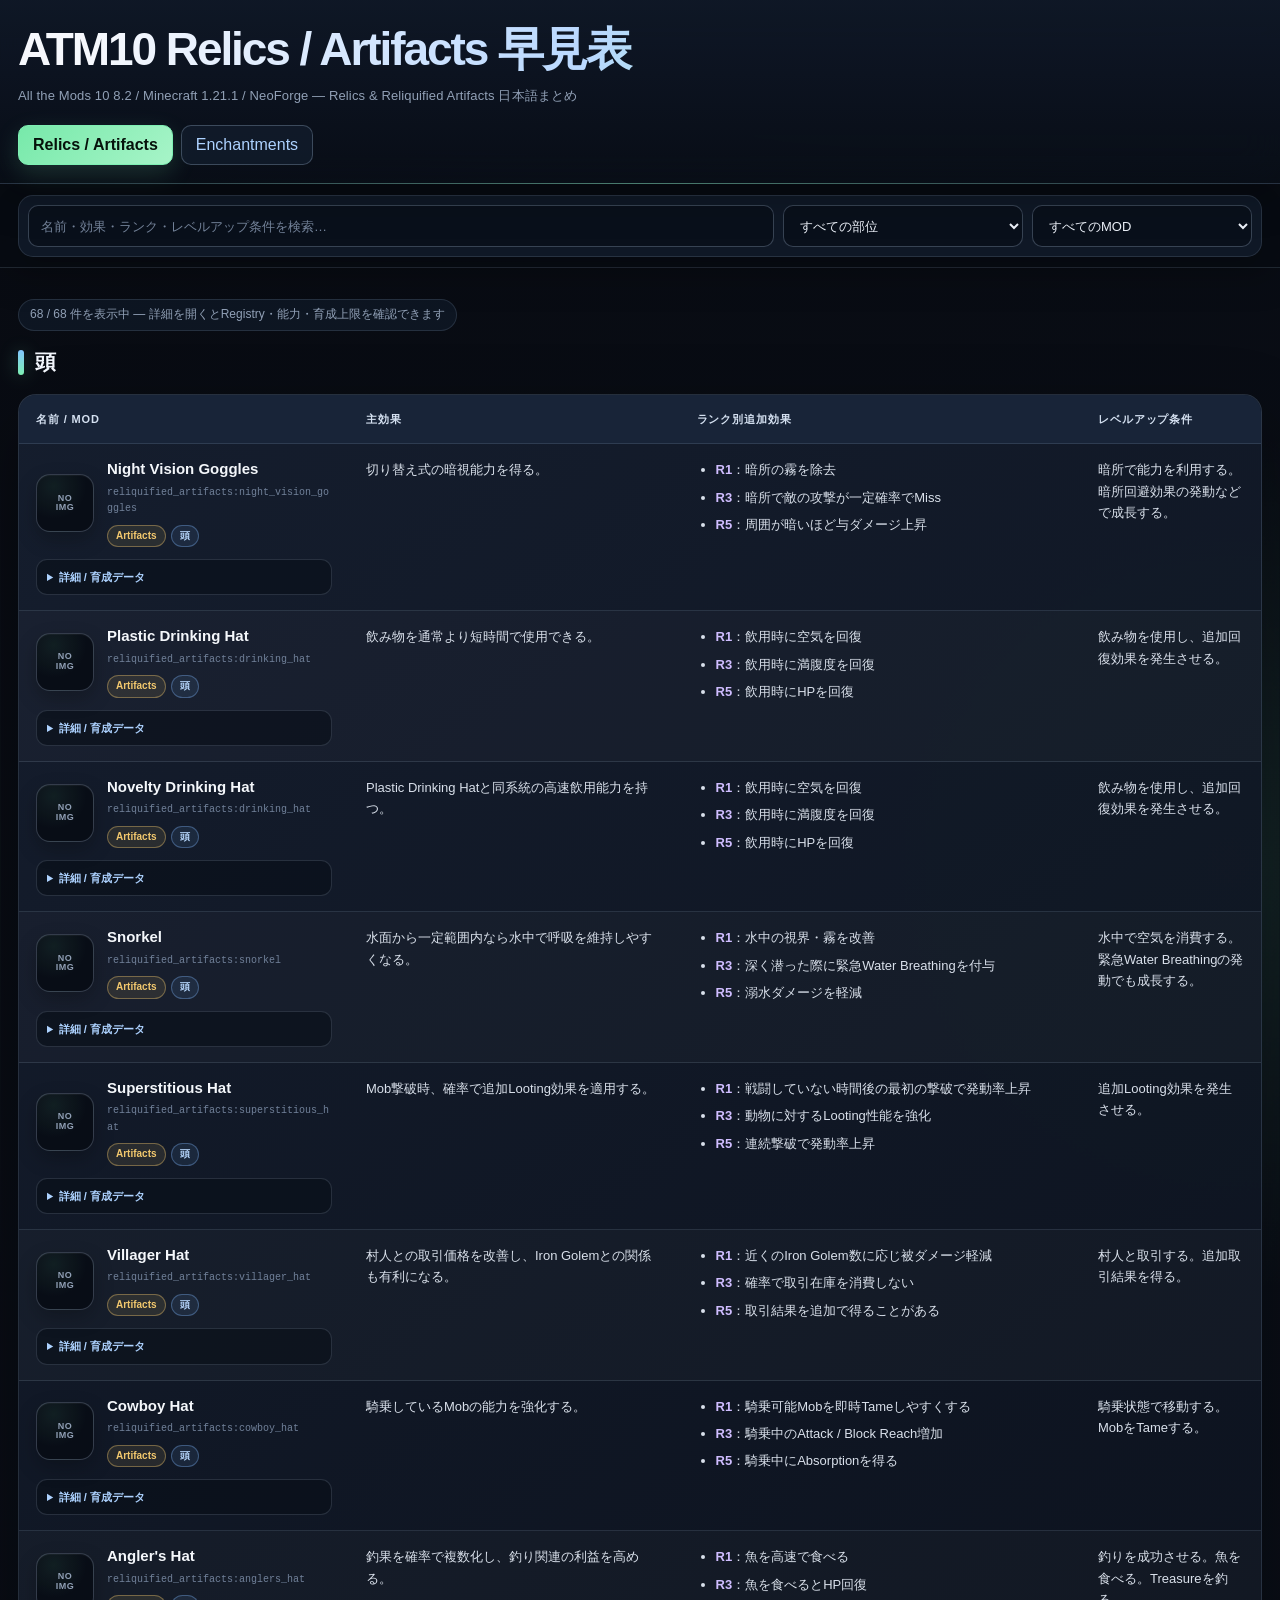
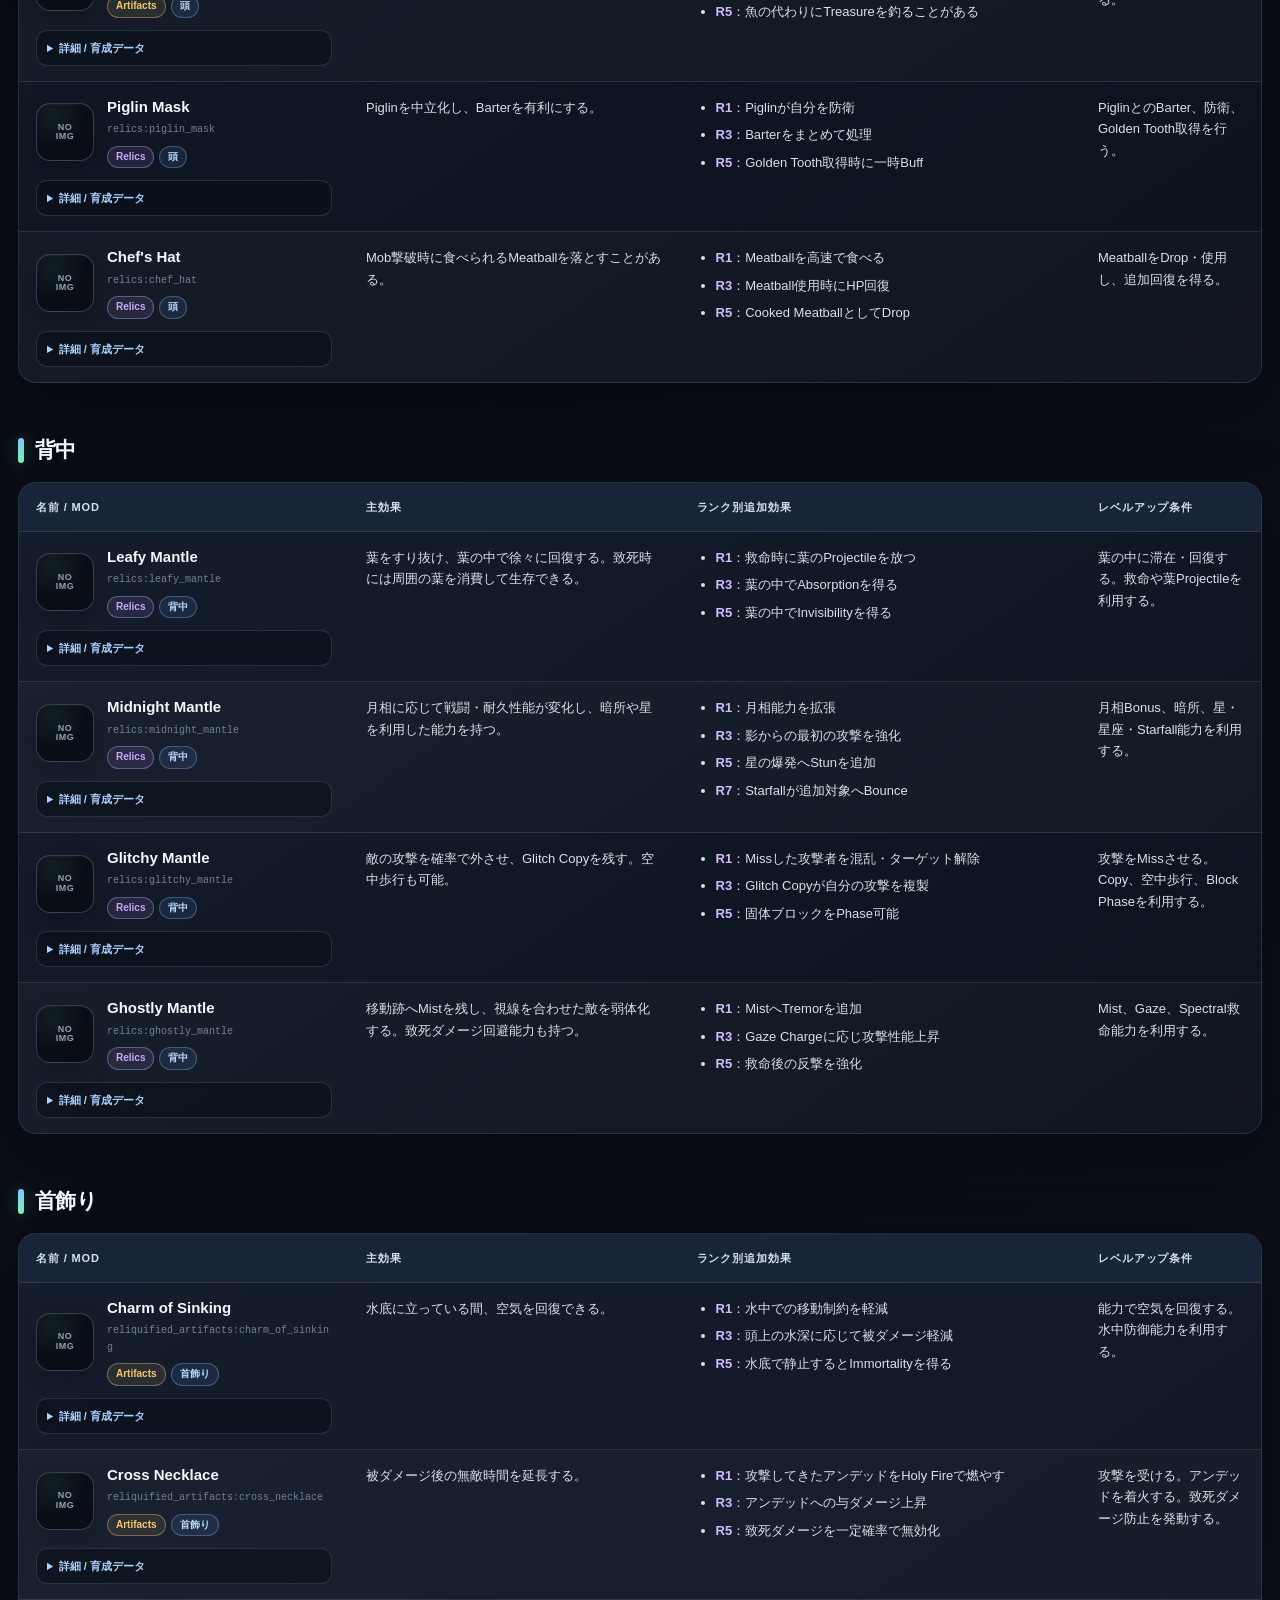
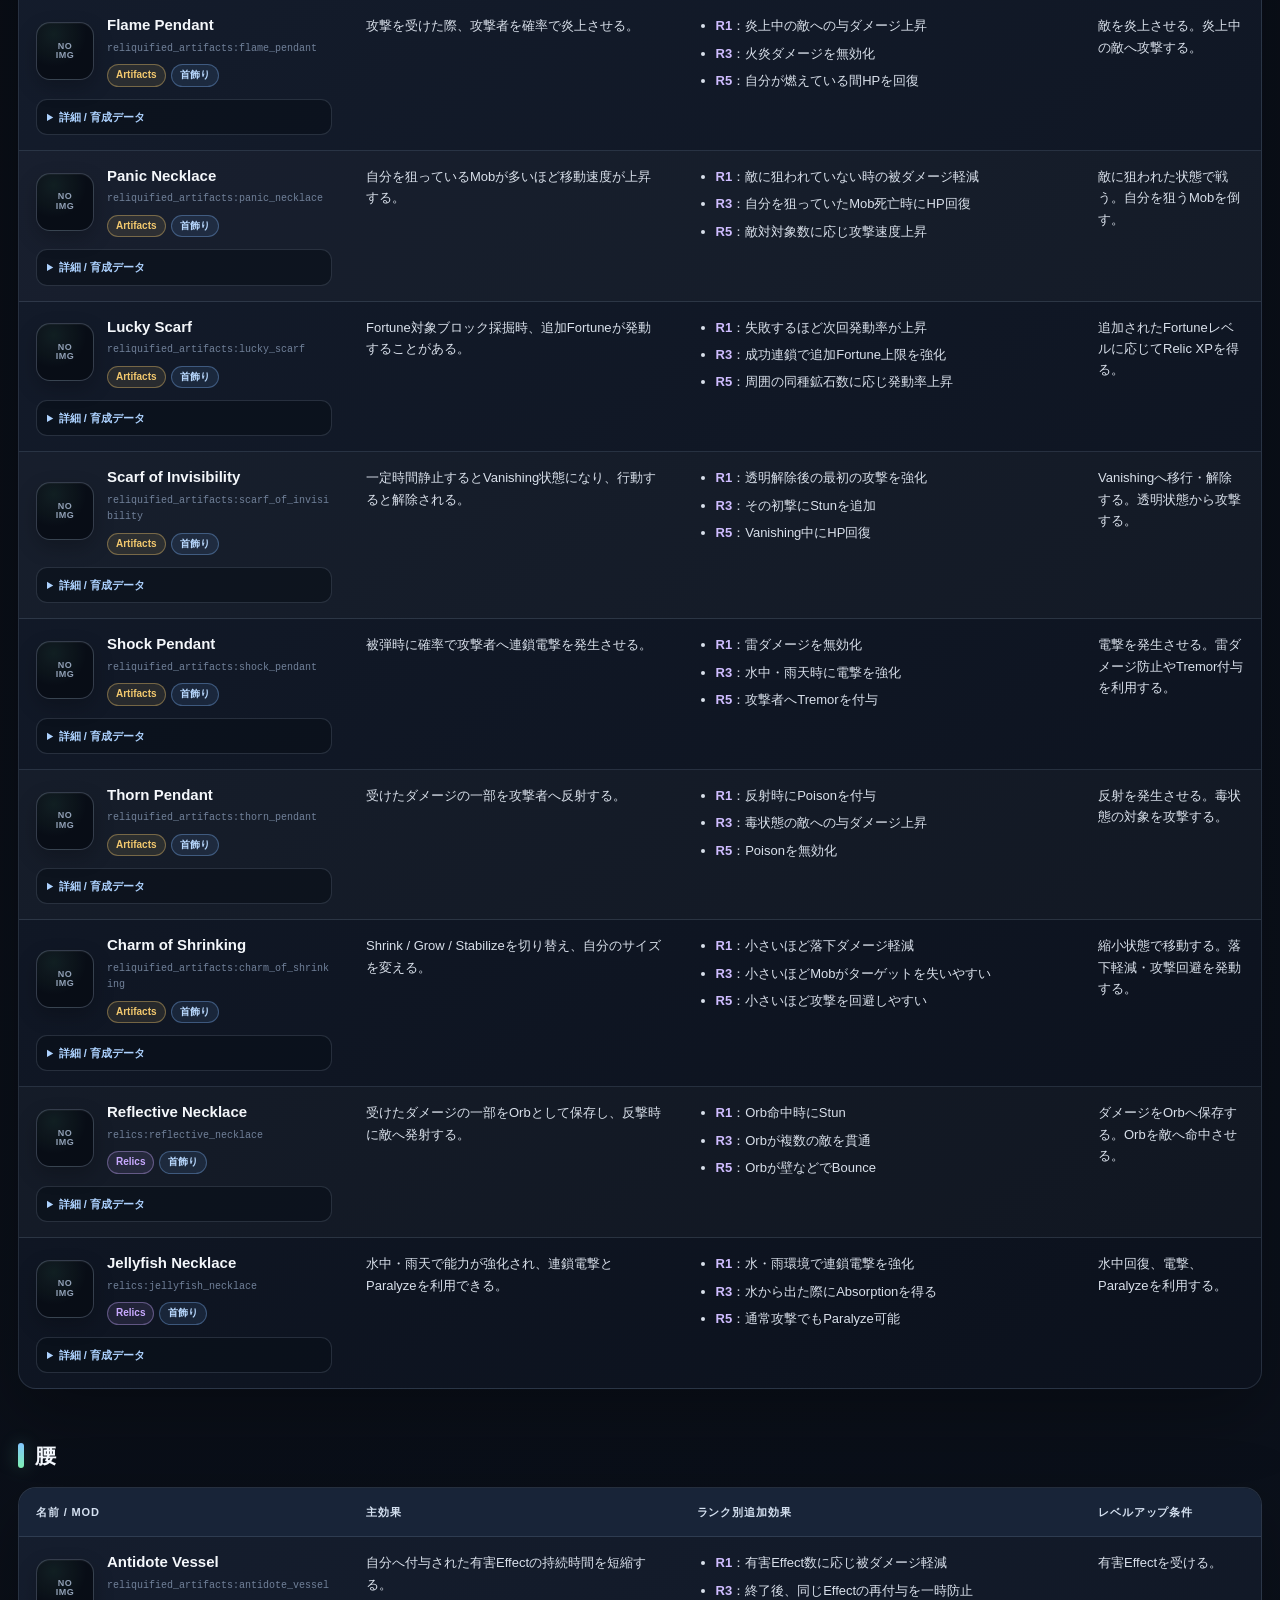
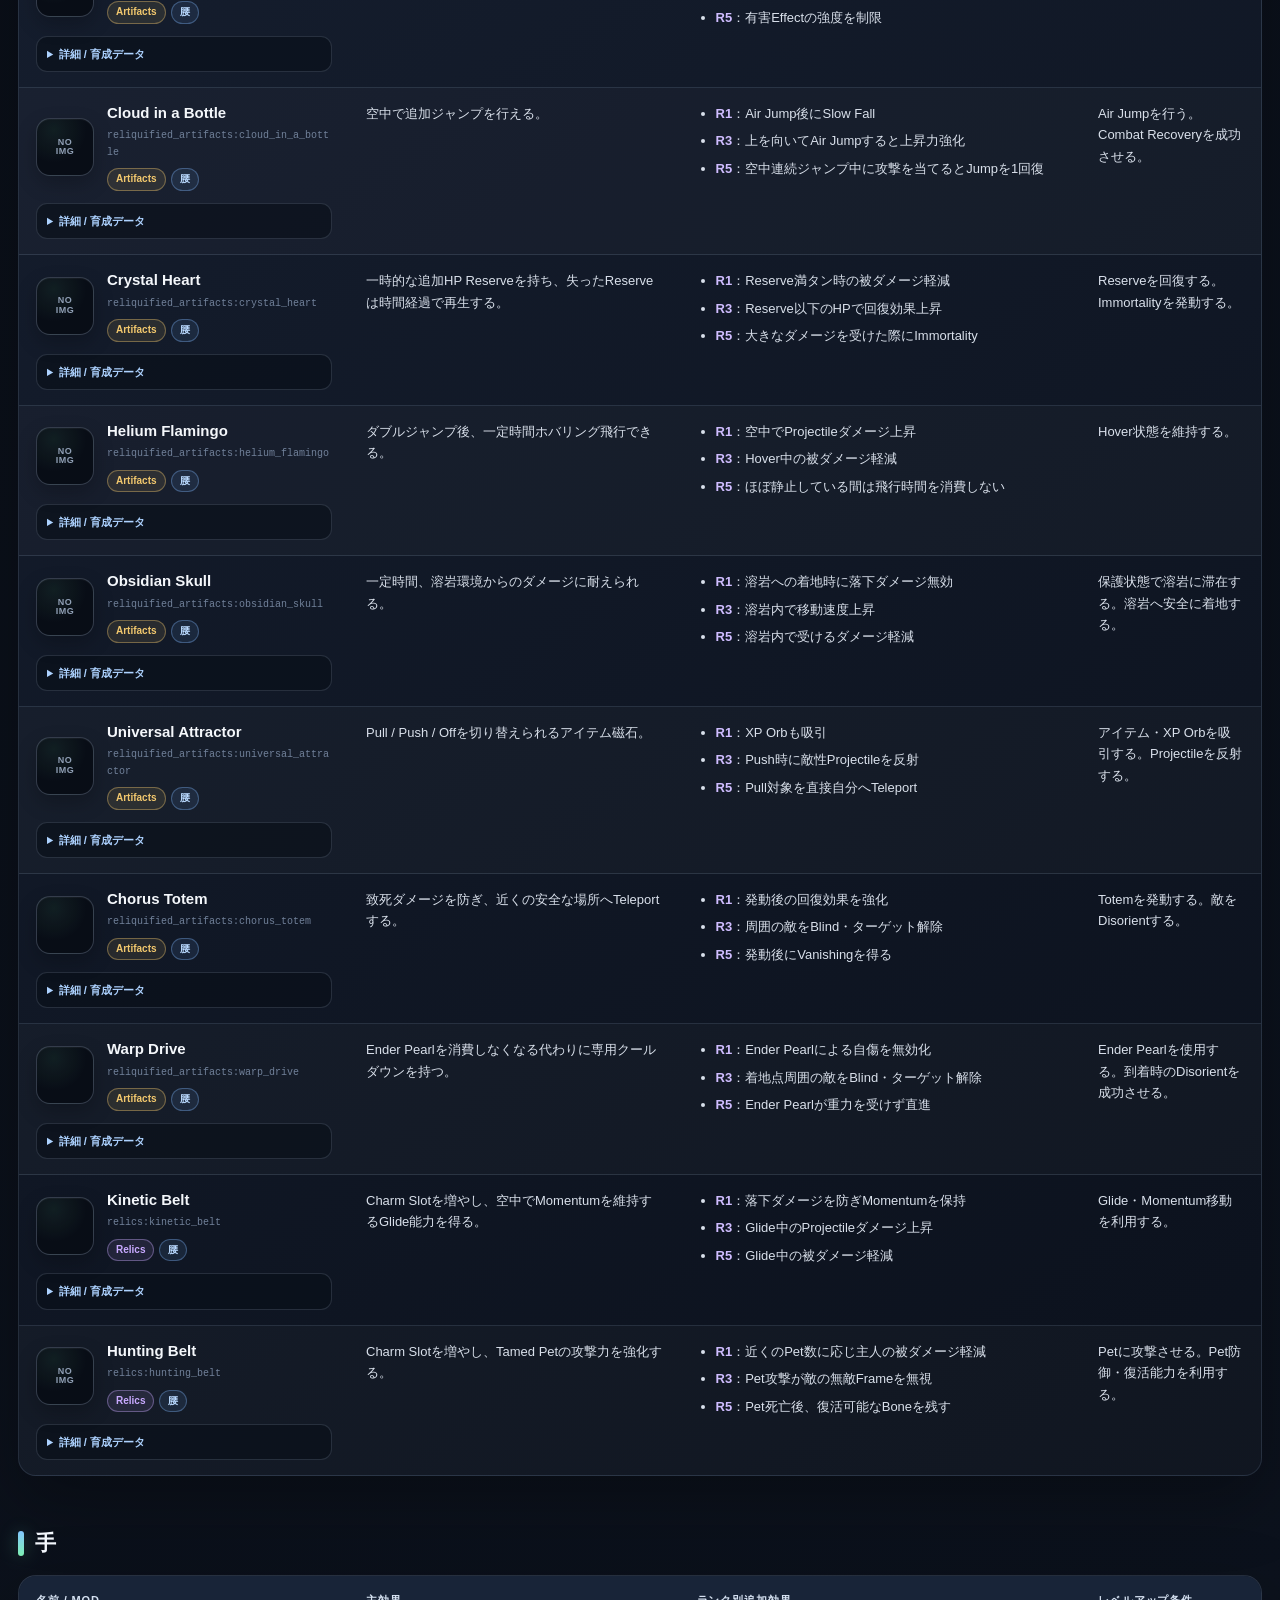
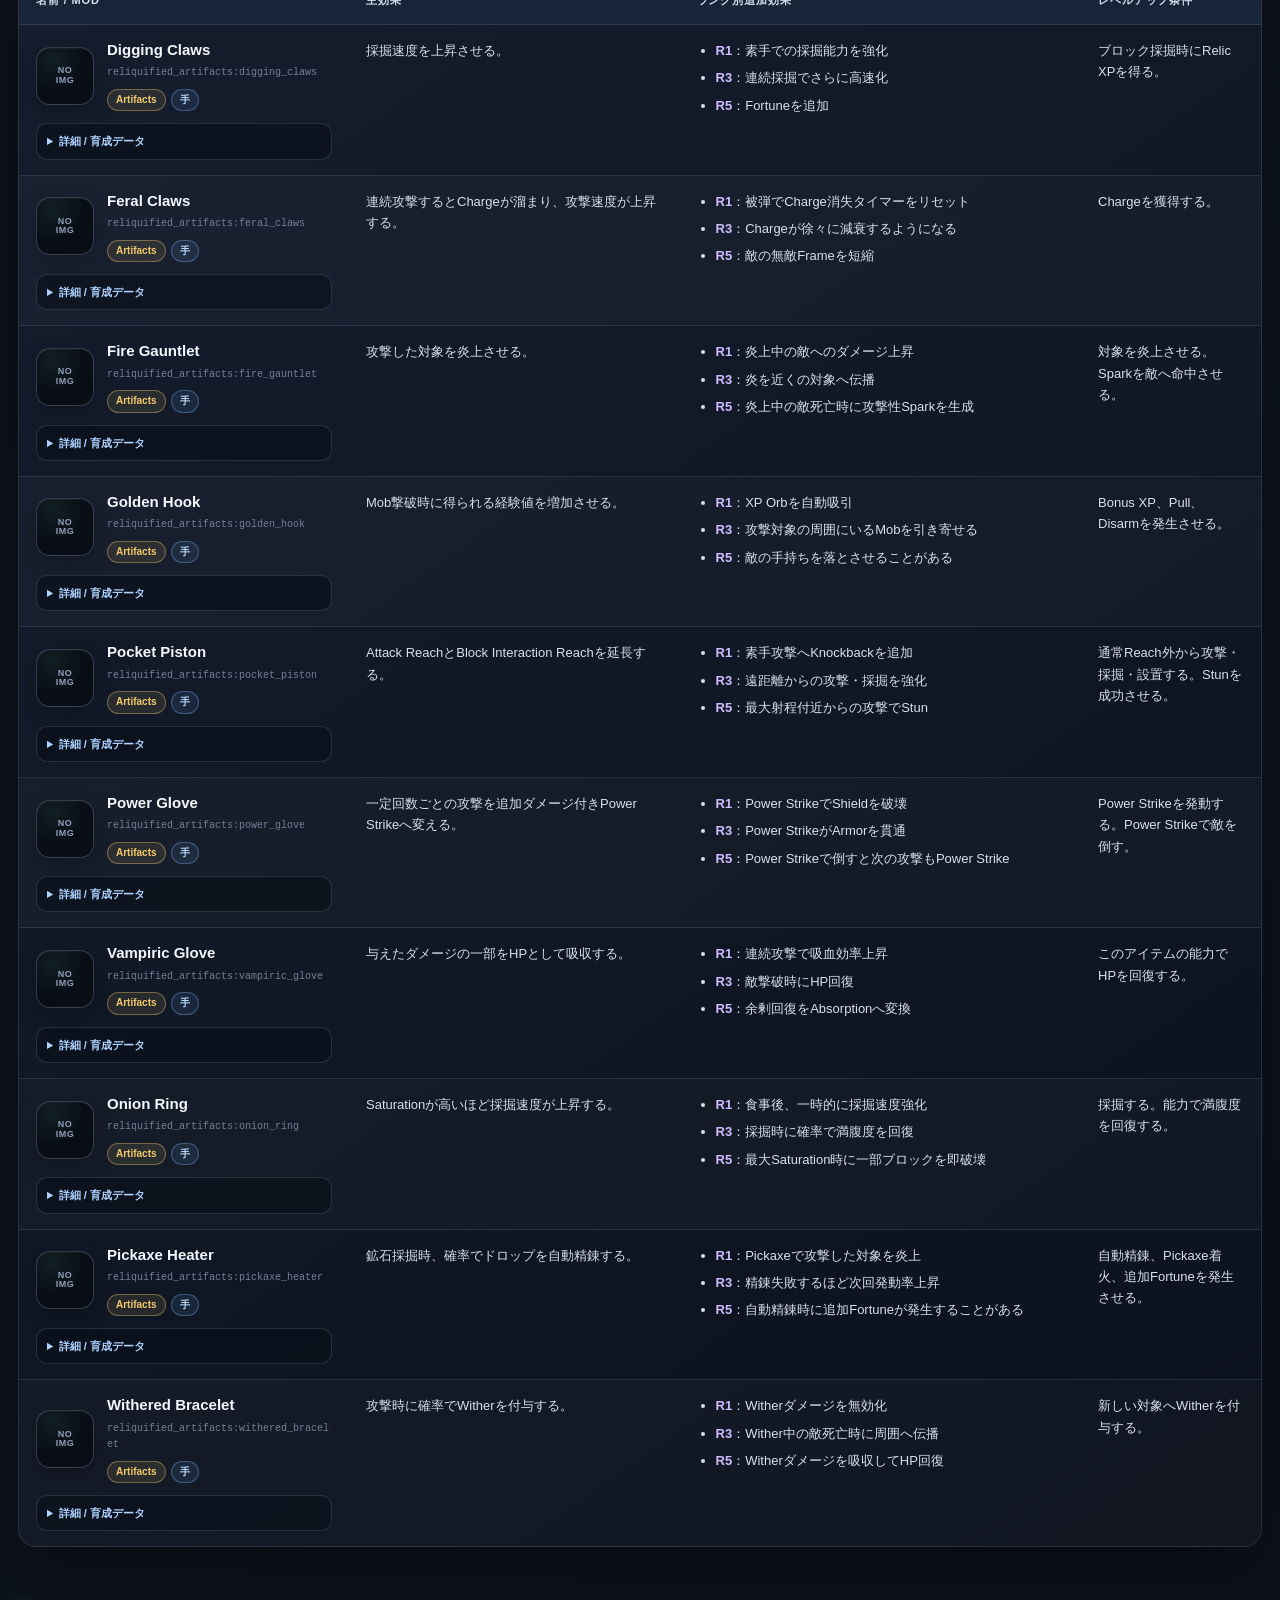
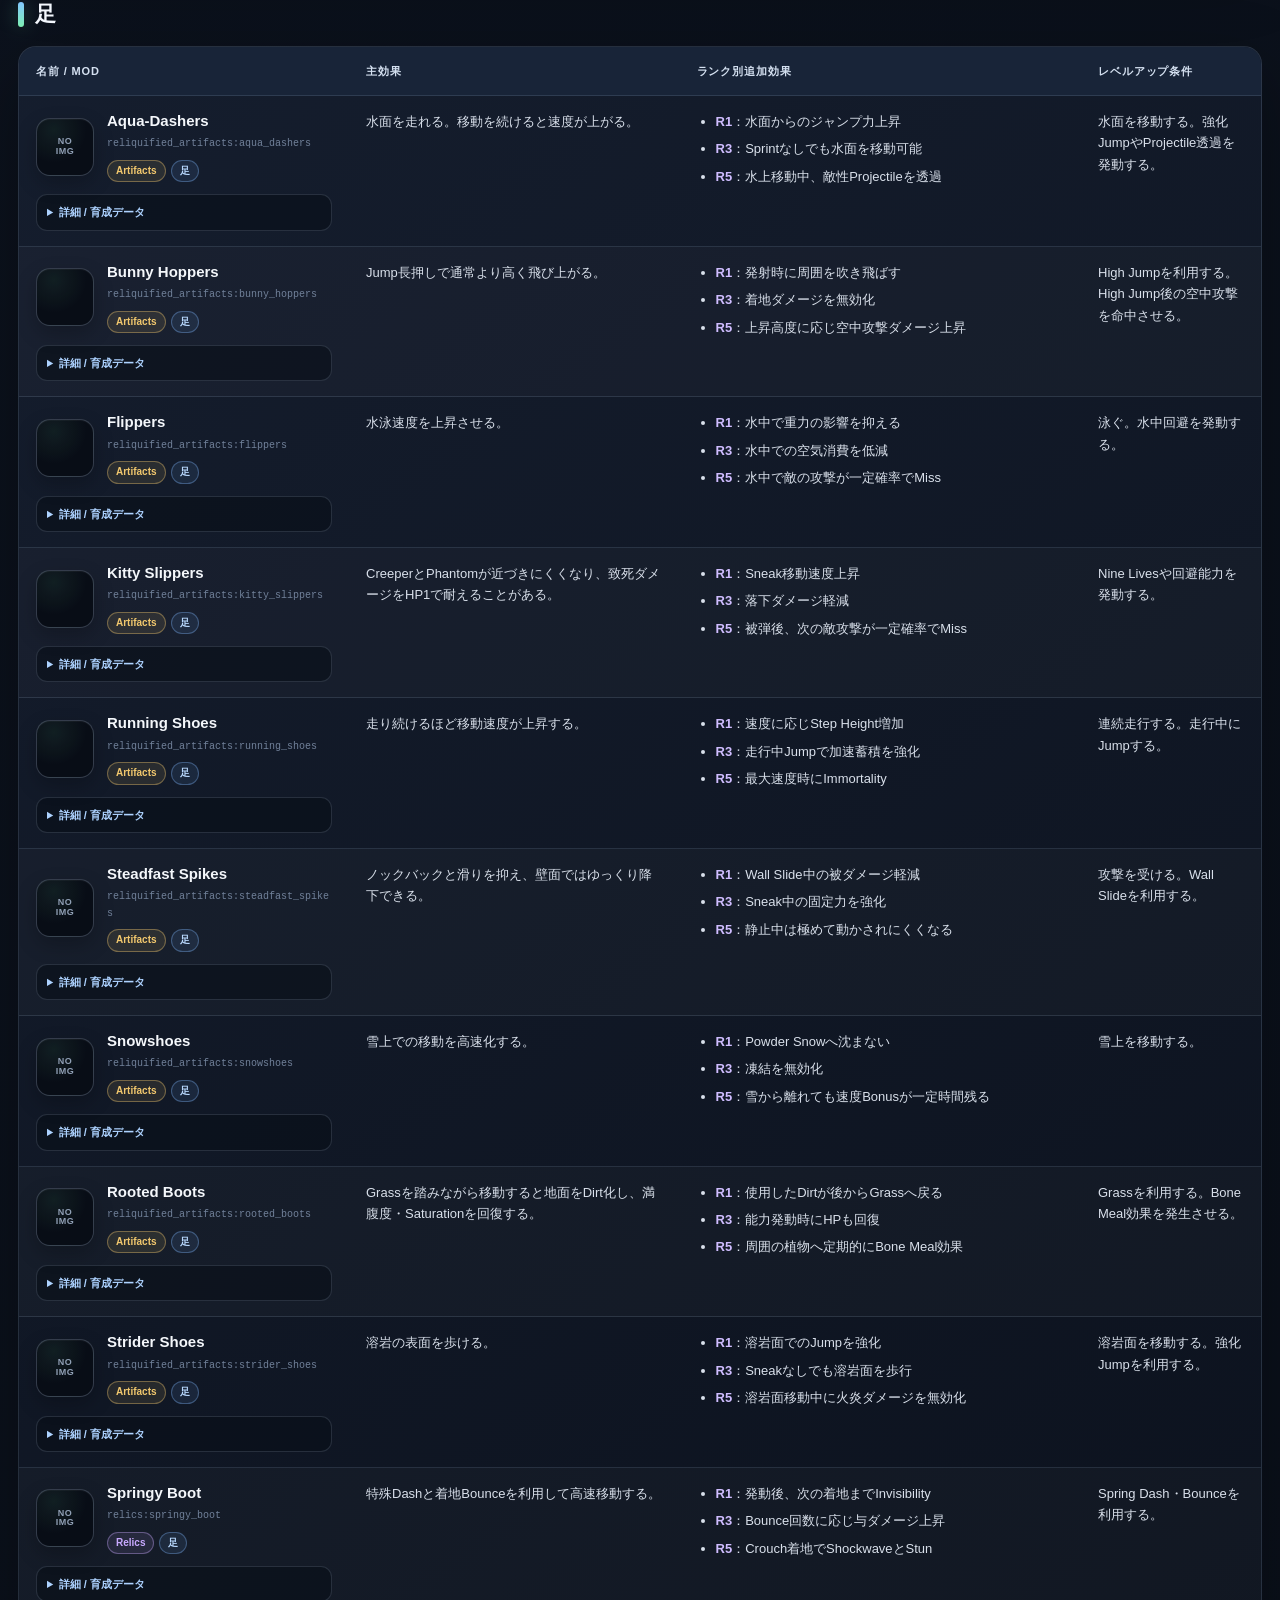
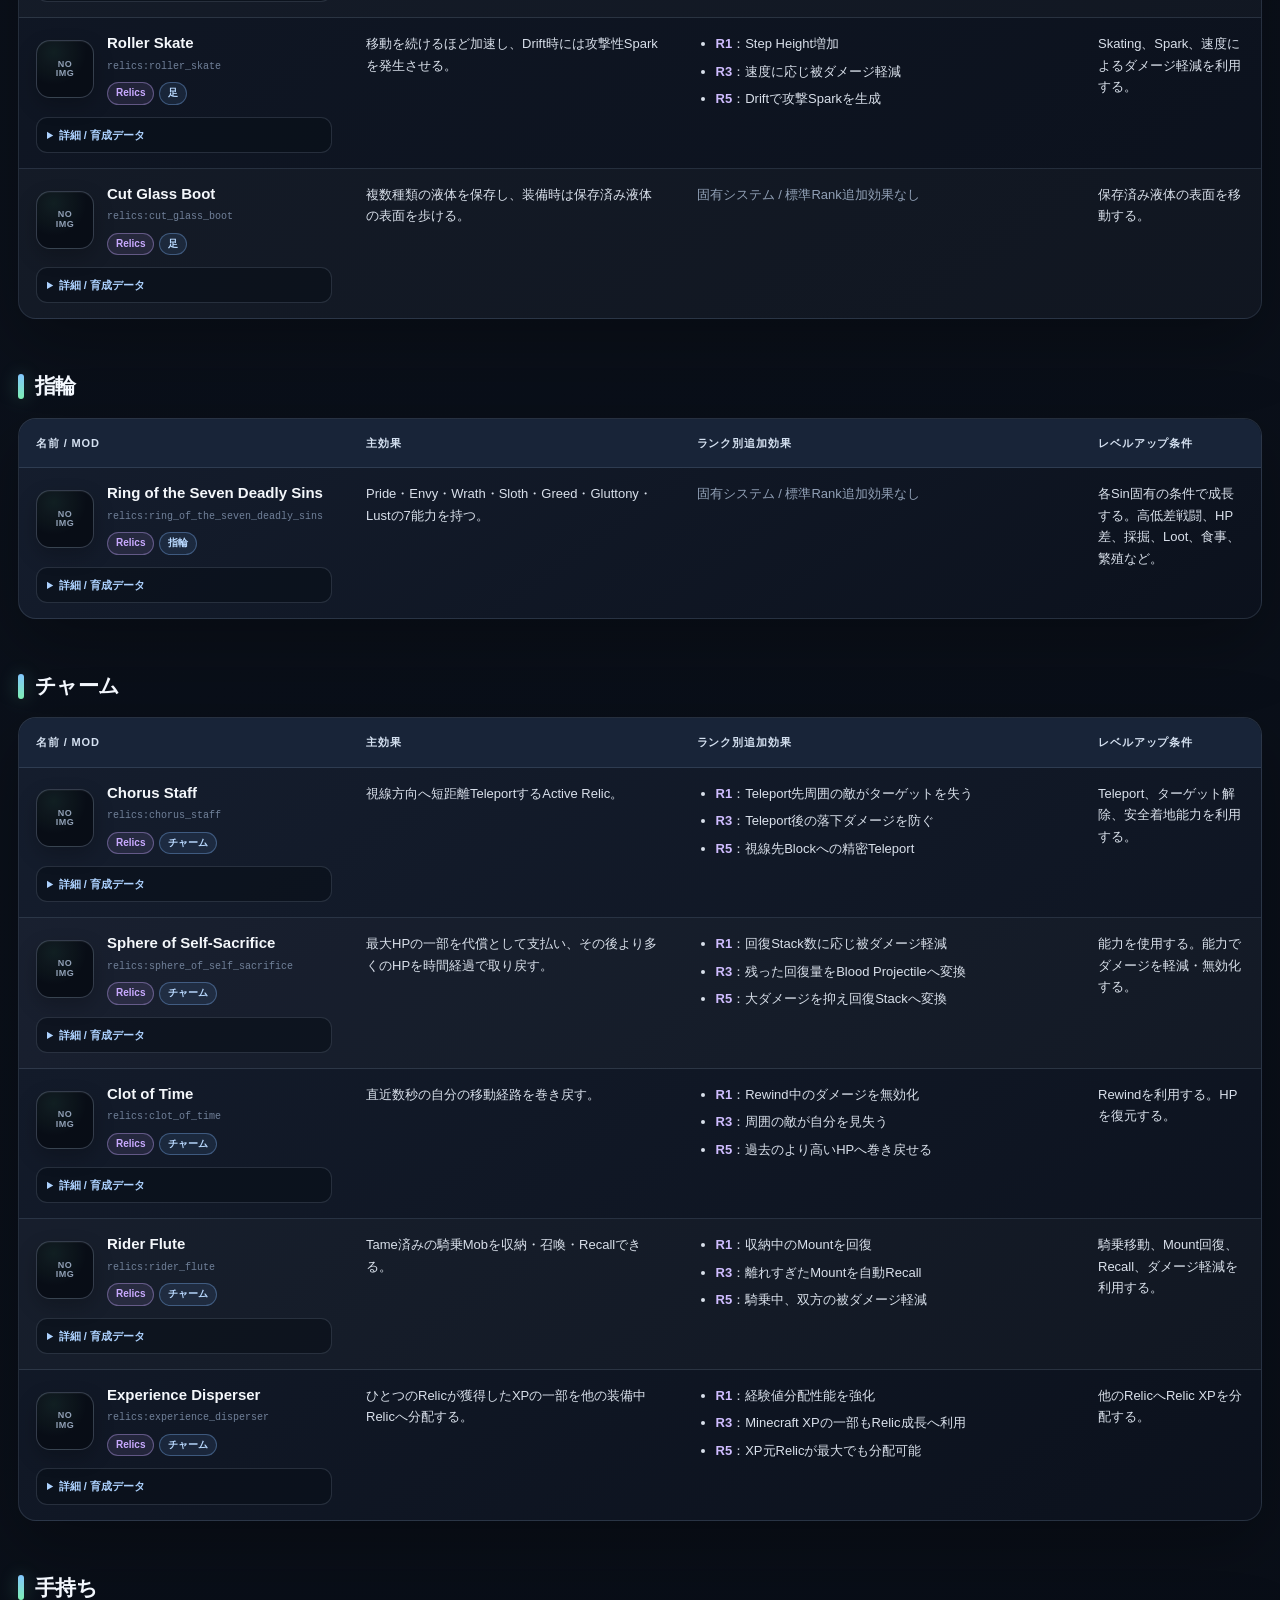
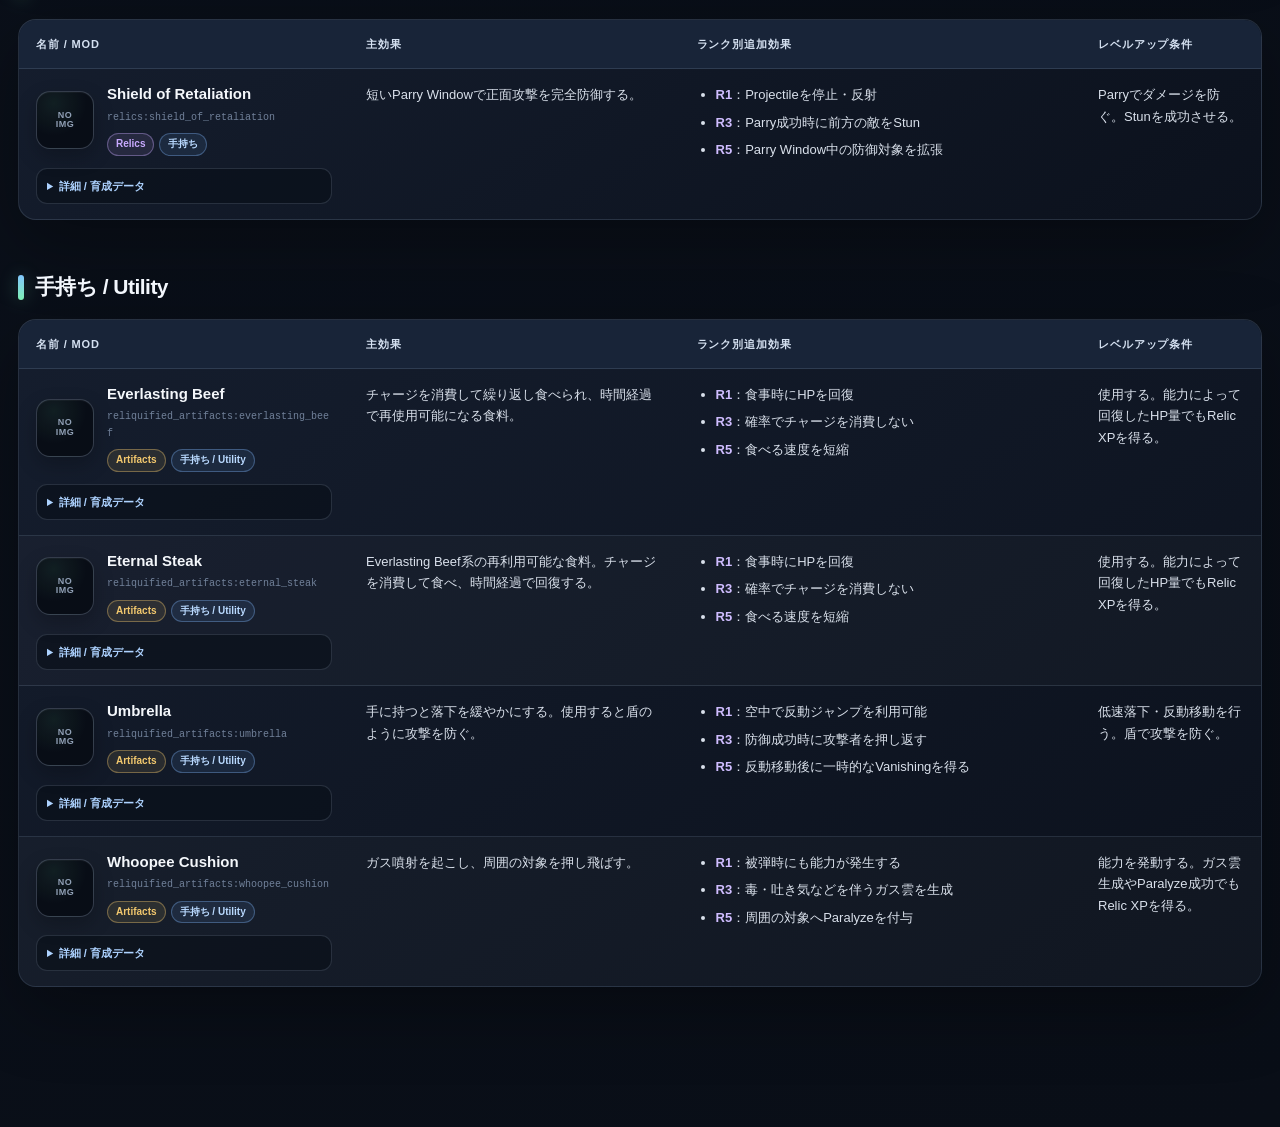
==== index.html @ a361115c "Publish improved ATM10 reference site" ====
<!doctype html>
<html lang="ja">
  <head>
    <meta charset="utf-8" />
    <meta name="viewport" content="width=device-width,initial-scale=1" />
    <meta name="color-scheme" content="dark" />
    <title>ATM10 Relics / Artifacts 早見表</title>

    <style>
      :root {
        --bg: #090c12;
        --bg-soft: #0d121a;
        --panel: rgba(18, 24, 34, 0.88);
        --panel-hover: rgba(25, 33, 46, 0.96);
        --header: #141b26;
        --border: rgba(148, 163, 184, 0.14);
        --border-strong: rgba(148, 163, 184, 0.24);

        --text: #e8edf5;
        --muted: #8e9aaa;
        --link: #9ac7ff;

        --artifact: #f0c46b;
        --artifact-bg: rgba(240, 196, 107, 0.09);
        --artifact-border: rgba(240, 196, 107, 0.28);

        --relic: #cda6ff;
        --relic-bg: rgba(205, 166, 255, 0.09);
        --relic-border: rgba(205, 166, 255, 0.28);

        --rank: #bca7ff;
        --accent: #6ee7a8;

        --radius: 14px;
        --shadow:
          0 12px 36px rgba(0, 0, 0, 0.22),
          inset 0 1px 0 rgba(255, 255, 255, 0.025);
      }

      * {
        box-sizing: border-box;
      }

      html {
        scroll-behavior: smooth;
        background: var(--bg);
      }

      body {
        margin: 0;
        min-height: 100vh;
        color: var(--text);
        background:
          radial-gradient(
            circle at 15% -10%,
            rgba(80, 130, 210, 0.12),
            transparent 35rem
          ),
          radial-gradient(
            circle at 95% 0%,
            rgba(100, 230, 170, 0.07),
            transparent 30rem
          ),
          var(--bg);

        font-family:
          Inter,
          "Noto Sans JP",
          "Hiragino Sans",
          "Yu Gothic UI",
          -apple-system,
          BlinkMacSystemFont,
          "Segoe UI",
          sans-serif;

        line-height: 1.65;
      }

      a {
        color: inherit;
      }

      /* ---------- Header ---------- */

      .site-header {
        padding: 42px 24px 31px;
        border-bottom: 1px solid var(--border);
        background: linear-gradient(
          180deg,
          rgba(18, 28, 42, 0.82),
          rgba(9, 12, 18, 0.22)
        );
      }

      .container {
        width: min(1480px, calc(100% - 32px));
        margin-inline: auto;
      }

      h1 {
        margin: 0;
        font-size: clamp(27px, 4vw, 42px);
        line-height: 1.18;
        letter-spacing: -0.035em;
        font-weight: 760;

        background: linear-gradient(105deg, #f5f8fc 10%, #b9d9ff 58%, #8ef0b8);

        color: transparent;
        background-clip: text;
        -webkit-background-clip: text;
      }

      .subtitle {
        margin: 9px 0 0;
        color: var(--muted);
        font-size: 14px;
      }

      .site-nav {
        display: flex;
        align-items: center;
        gap: 10px;
        margin-top: 16px;
        flex-wrap: wrap;
        position: relative;
      }

      .site-nav-toggle {
        display: none;
        min-width: 44px;
        min-height: 44px;
        align-items: center;
        justify-content: center;
        color: var(--text);
        background: rgba(16, 25, 36, 0.8);
        border: 1px solid var(--border-strong);
        border-radius: 10px;
        font-size: 22px;
        line-height: 1;
        cursor: pointer;
      }

      .site-nav-toggle:hover,
      .site-nav-toggle:focus-visible,
      .site-nav a {
        color: var(--link);
      }

      .site-nav-toggle:hover,
      .site-nav-toggle:focus-visible {
        border: 1px solid var(--border-strong);
        background: var(--panel-hover);
        outline: 2px solid var(--accent);
        outline-offset: 2px;
      }

      .site-nav-links {
        display: flex;
        gap: 10px;
        flex-wrap: wrap;
      }

      .site-nav a {
        border: 1px solid var(--border-strong);
        border-radius: 999px;
        padding: 6px 12px;
        text-decoration: none;
        background: rgba(16, 25, 36, 0.8);
      }

      .site-nav a:hover,
      .site-nav a:focus-visible {
        background: var(--panel-hover);
        outline: 2px solid var(--accent);
        outline-offset: 2px;
      }

      .site-nav a[aria-current="page"] {
        color: #07110c;
        background: var(--accent);
        border-color: var(--accent);
        font-weight: 700;
      }

      /* ---------- Filters ---------- */

      .filter-bar {
        position: sticky;
        top: 0;
        z-index: 30;

        padding: 11px 0;

        border-bottom: 1px solid var(--border);
        background: rgba(9, 12, 18, 0.82);
        backdrop-filter: blur(16px) saturate(140%);
        -webkit-backdrop-filter: blur(16px) saturate(140%);
      }

      .filters {
        display: grid;
        grid-template-columns:
          minmax(260px, 1fr)
          minmax(180px, 235px)
          minmax(160px, 210px);

        gap: 10px;
      }

      .control {
        width: 100%;
        min-width: 0;

        color: var(--text);
        background: rgba(17, 23, 33, 0.92);

        border: 1px solid var(--border-strong);
        border-radius: 10px;

        padding: 10px 12px;

        font: inherit;
        font-size: 13px;

        outline: none;

        transition:
          border-color 0.15s ease,
          background 0.15s ease,
          box-shadow 0.15s ease;
      }

      .control:hover {
        background: rgba(23, 31, 43, 0.96);
      }

      .control:focus {
        border-color: rgba(119, 182, 255, 0.62);
        box-shadow: 0 0 0 3px rgba(94, 164, 255, 0.1);
      }

      .control::placeholder {
        color: #657183;
      }

      /* ---------- Main ---------- */

      main {
        padding: 30px 0 80px;
      }

      .slot-section {
        margin: 0 0 48px;
      }

      .slot-title {
        display: flex;
        align-items: center;
        gap: 11px;

        margin: 0 0 13px;

        font-size: 21px;
        letter-spacing: -0.02em;
      }

      .slot-title::before {
        content: "";
        width: 5px;
        height: 23px;
        flex: 0 0 5px;

        border-radius: 10px;
        background: linear-gradient(180deg, #84d4ff, #78efaa);

        box-shadow: 0 0 16px rgba(108, 221, 189, 0.22);
      }

      /* ---------- Table ---------- */

      .table-shell {
        overflow: hidden;

        border: 1px solid var(--border);
        border-radius: var(--radius);

        background: var(--panel);
        box-shadow: var(--shadow);
      }

      .table-scroll {
        overflow-x: auto;
      }

      table {
        width: 100%;
        min-width: 1120px;

        border-collapse: collapse;
        table-layout: fixed;
      }

      col.name-col {
        width: 270px;
      }

      col.effect-col {
        width: 30%;
      }

      col.rank-col {
        width: 36%;
      }

      col.xp-col {
        width: auto;
      }

      th,
      td {
        padding: 15px 17px;
        text-align: left;
        vertical-align: top;

        border-bottom: 1px solid var(--border);
      }

      th {
        /* Stickyにしない。
     上部フィルターと重ならないよう通常配置にする。 */
        position: static;

        color: #bfc9d7;
        background: rgba(25, 32, 43, 0.98);

        font-size: 12px;
        font-weight: 700;
        letter-spacing: 0.035em;
      }

      tbody tr {
        transition: background 0.12s ease;
      }

      tbody tr:hover {
        background: var(--panel-hover);
      }

      tbody tr:last-child td {
        border-bottom: 0;
      }

      /* ---------- Item ---------- */

      .item {
        display: flex;
        align-items: center;
        gap: 13px;
      }

      .icon-frame {
        position: relative;

        display: grid;
        place-items: center;

        width: 58px;
        height: 58px;
        flex: 0 0 58px;

        overflow: hidden;

        border: 1px solid var(--border-strong);
        border-radius: 12px;

        background:
          linear-gradient(
            145deg,
            rgba(255, 255, 255, 0.035),
            rgba(255, 255, 255, 0.008)
          ),
          #090d13;

        box-shadow:
          inset 0 1px 0 rgba(255, 255, 255, 0.03),
          0 5px 15px rgba(0, 0, 0, 0.18);
      }

      .icon-frame img,
      .icon-frame canvas {
        display: block;

        width: 48px;
        height: 48px;

        max-width: 48px;
        max-height: 48px;

        object-fit: contain;

        image-rendering: pixelated;
        image-rendering: crisp-edges;
      }

      .icon-frame canvas {
        object-fit: contain;
      }

      .icon-frame img[hidden],
      .icon-frame canvas[hidden] {
        display: none;
      }

      .icon-frame img.pending-image {
        visibility: hidden;
      }

      .icon-fallback {
        display: none;

        color: #5f6a79;
        font-size: 9px;
        font-weight: 800;
        line-height: 1.05;
        text-align: center;
        letter-spacing: 0.05em;
      }

      .item-main {
        min-width: 0;
      }

      .item-name {
        display: inline-block;

        color: #f2f6fb;
        font-weight: 720;
        font-size: 15px;
        line-height: 1.3;

        text-decoration: none;

        transition:
          color 0.12s ease,
          text-shadow 0.12s ease;
      }

      .item-name:hover {
        color: var(--link);
        text-decoration: underline;
        text-underline-offset: 3px;
      }

      .item-id {
        margin-top: 4px;

        color: #657183;
        font-family: "SFMono-Regular", Consolas, "Liberation Mono", monospace;

        font-size: 10px;
        word-break: break-all;
      }

      .tags {
        display: flex;
        flex-wrap: wrap;
        gap: 5px;

        margin-top: 7px;
      }

      .tag {
        display: inline-flex;
        align-items: center;

        padding: 2px 7px;

        border: 1px solid;
        border-radius: 999px;

        font-size: 10px;
        font-weight: 680;
        line-height: 1.5;
      }

      .tag-artifacts {
        color: var(--artifact);
        background: var(--artifact-bg);
        border-color: var(--artifact-border);
      }

      .tag-relics {
        color: var(--relic);
        background: var(--relic-bg);
        border-color: var(--relic-border);
      }

      /* ---------- Rank ---------- */

      .rank-list {
        margin: 0;
        padding-left: 19px;
      }

      .rank-list li + li {
        margin-top: 6px;
      }

      .rank-label {
        color: var(--rank);
        font-weight: 760;
      }

      .no-rank {
        color: var(--muted);
      }

      /* ---------- Text ---------- */

      td {
        color: #d3d9e2;
        font-size: 13px;
      }

      .empty {
        padding: 50px 20px;

        color: var(--muted);
        text-align: center;

        border: 1px dashed var(--border-strong);
        border-radius: var(--radius);
      }

      /* ---------- Responsive ---------- */

      @media (max-width: 820px) {
        .site-header {
          padding: 30px 16px 24px;
        }

        .container {
          width: min(100% - 22px, 1480px);
        }

        .filters {
          grid-template-columns: 1fr 1fr;
        }

        #search {
          grid-column: 1 / -1;
        }

        main {
          padding-top: 22px;
        }
      }

      @media (max-width: 700px) {
        .site-nav {
          display: block;
        }

        .has-nav-js .site-nav-toggle {
          display: inline-flex;
        }

        .has-nav-js .site-nav-links {
          display: none;
          flex-direction: column;
          gap: 4px;
          margin-top: 8px;
          padding: 8px;
          border: 1px solid var(--border-strong);
          border-radius: 10px;
          background: var(--header);
          box-shadow: var(--shadow);
        }

        .has-nav-js .site-nav-links.is-open {
          display: flex;
        }

        .site-nav-links a {
          border-radius: 7px;
          padding: 9px 11px;
        }
      }

      @media (max-width: 520px) {
        .filters {
          grid-template-columns: 1fr;
        }

        #search {
          grid-column: auto;
        }
      }
    </style>
    <link rel="stylesheet" href="./styles.css" />
  </head>

  <body class="relics-page">
    <header class="site-header">
      <div class="container">
        <h1>ATM10 Relics / Artifacts 早見表</h1>
        <p class="subtitle">
          All the Mods 10 8.2 / Minecraft 1.21.1 / NeoForge — Relics &amp;
          Reliquified Artifacts 日本語まとめ
        </p>
        <nav class="site-nav" aria-label="サイト内ナビゲーション">
          <button
            class="site-nav-toggle"
            type="button"
            aria-expanded="false"
            aria-controls="site-nav-links"
            aria-label="メニューを開く"
          >
            <span aria-hidden="true">☰</span>
          </button>
          <div class="site-nav-links" id="site-nav-links">
            <a href="./index.html" aria-current="page">Relics / Artifacts</a>
            <a href="./enchantments.html">Enchantments</a>
          </div>
        </nav>
      </div>
    </header>

    <div class="filter-bar">
      <div class="container filters">
        <input
          id="search"
          class="control"
          type="search"
          autocomplete="off"
          placeholder="名前・効果・ランク・レベルアップ条件を検索…"
        />

        <select id="slotFilter" class="control">
          <option value="">すべての部位</option>
        </select>

        <select id="modFilter" class="control">
          <option value="">すべてのMOD</option>
          <option value="Artifacts">Artifacts</option>
          <option value="Relics">Relics</option>
        </select>
      </div>
    </div>

    <main class="container">
      <div id="summary" class="summary" aria-live="polite"></div>
      <div id="content"></div>
    </main>

    <script src="./relics-data.js"></script>
    <script>
      "use strict";

      const URLS = {
        relicDocs: "https://shatterbyte.com/docs/mods/relics/relics/",

        artifactDocs:
          "https://shatterbyte.com/docs/mods/reliquified-artifacts/relics/",

        relicImages:
          "https://raw.githubusercontent.com/Octo-Studios/relics/1.21.1/" +
          "src/main/resources/assets/relics/textures/item/",

        artifactImages:
          "https://raw.githubusercontent.com/ochotonida/artifacts/1.21.1/" +
          "common/src/main/resources/assets/artifacts/textures/item/",
      };

      /*
       * [部位, MOD, ID, 名前, 主効果, [[Rank, 効果], ...], XP条件]
       */
      const items = [
        /* =========================================================
   ARTIFACTS
   ========================================================= */

        [
          "その他 / 手持ち",
          "Artifacts",
          "everlasting_beef",
          "Everlasting Beef",
          "チャージを消費して繰り返し食べられ、時間経過で再使用可能になる食料。",
          [
            ["R1", "食事時にHPを回復"],
            ["R3", "確率でチャージを消費しない"],
            ["R5", "食べる速度を短縮"],
          ],
          "使用する。能力によって回復したHP量でもRelic XPを得る。",
        ],

        [
          "その他 / 手持ち",
          "Artifacts",
          "eternal_steak",
          "Eternal Steak",
          "Everlasting Beef系の再利用可能な食料。チャージを消費して食べ、時間経過で回復する。",
          [
            ["R1", "食事時にHPを回復"],
            ["R3", "確率でチャージを消費しない"],
            ["R5", "食べる速度を短縮"],
          ],
          "使用する。能力によって回復したHP量でもRelic XPを得る。",
        ],

        [
          "その他 / 手持ち",
          "Artifacts",
          "umbrella",
          "Umbrella",
          "手に持つと落下を緩やかにする。使用すると盾のように攻撃を防ぐ。",
          [
            ["R1", "空中で反動ジャンプを利用可能"],
            ["R3", "防御成功時に攻撃者を押し返す"],
            ["R5", "反動移動後に一時的なVanishingを得る"],
          ],
          "低速落下・反動移動を行う。盾で攻撃を防ぐ。",
        ],

        [
          "その他 / 手持ち",
          "Artifacts",
          "whoopee_cushion",
          "Whoopee Cushion",
          "ガス噴射を起こし、周囲の対象を押し飛ばす。",
          [
            ["R1", "被弾時にも能力が発生する"],
            ["R3", "毒・吐き気などを伴うガス雲を生成"],
            ["R5", "周囲の対象へParalyzeを付与"],
          ],
          "能力を発動する。ガス雲生成やParalyze成功でもRelic XPを得る。",
        ],

        /* ----- Head ----- */

        [
          "頭",
          "Artifacts",
          "night_vision_goggles",
          "Night Vision Goggles",
          "切り替え式の暗視能力を得る。",
          [
            ["R1", "暗所の霧を除去"],
            ["R3", "暗所で敵の攻撃が一定確率でMiss"],
            ["R5", "周囲が暗いほど与ダメージ上昇"],
          ],
          "暗所で能力を利用する。暗所回避効果の発動などで成長する。",
        ],

        [
          "頭",
          "Artifacts",
          "plastic_drinking_hat",
          "Plastic Drinking Hat",
          "飲み物を通常より短時間で使用できる。",
          [
            ["R1", "飲用時に空気を回復"],
            ["R3", "飲用時に満腹度を回復"],
            ["R5", "飲用時にHPを回復"],
          ],
          "飲み物を使用し、追加回復効果を発生させる。",
        ],

        [
          "頭",
          "Artifacts",
          "novelty_drinking_hat",
          "Novelty Drinking Hat",
          "Plastic Drinking Hatと同系統の高速飲用能力を持つ。",
          [
            ["R1", "飲用時に空気を回復"],
            ["R3", "飲用時に満腹度を回復"],
            ["R5", "飲用時にHPを回復"],
          ],
          "飲み物を使用し、追加回復効果を発生させる。",
        ],

        [
          "頭",
          "Artifacts",
          "snorkel",
          "Snorkel",
          "水面から一定範囲内なら水中で呼吸を維持しやすくなる。",
          [
            ["R1", "水中の視界・霧を改善"],
            ["R3", "深く潜った際に緊急Water Breathingを付与"],
            ["R5", "溺水ダメージを軽減"],
          ],
          "水中で空気を消費する。緊急Water Breathingの発動でも成長する。",
        ],

        [
          "頭",
          "Artifacts",
          "superstitious_hat",
          "Superstitious Hat",
          "Mob撃破時、確率で追加Looting効果を適用する。",
          [
            ["R1", "戦闘していない時間後の最初の撃破で発動率上昇"],
            ["R3", "動物に対するLooting性能を強化"],
            ["R5", "連続撃破で発動率上昇"],
          ],
          "追加Looting効果を発生させる。",
        ],

        [
          "頭",
          "Artifacts",
          "villager_hat",
          "Villager Hat",
          "村人との取引価格を改善し、Iron Golemとの関係も有利になる。",
          [
            ["R1", "近くのIron Golem数に応じ被ダメージ軽減"],
            ["R3", "確率で取引在庫を消費しない"],
            ["R5", "取引結果を追加で得ることがある"],
          ],
          "村人と取引する。追加取引結果を得る。",
        ],

        [
          "頭",
          "Artifacts",
          "cowboy_hat",
          "Cowboy Hat",
          "騎乗しているMobの能力を強化する。",
          [
            ["R1", "騎乗可能Mobを即時Tameしやすくする"],
            ["R3", "騎乗中のAttack / Block Reach増加"],
            ["R5", "騎乗中にAbsorptionを得る"],
          ],
          "騎乗状態で移動する。MobをTameする。",
        ],

        [
          "頭",
          "Artifacts",
          "anglers_hat",
          "Angler's Hat",
          "釣果を確率で複数化し、釣り関連の利益を高める。",
          [
            ["R1", "魚を高速で食べる"],
            ["R3", "魚を食べるとHP回復"],
            ["R5", "魚の代わりにTreasureを釣ることがある"],
          ],
          "釣りを成功させる。魚を食べる。Treasureを釣る。",
        ],

        /* ----- Neck ----- */

        [
          "Charm / Utility",
          "Artifacts",
          "charm_of_sinking",
          "Charm of Sinking",
          "水底に立っている間、空気を回復できる。",
          [
            ["R1", "水中での移動制約を軽減"],
            ["R3", "頭上の水深に応じて被ダメージ軽減"],
            ["R5", "水底で静止するとImmortalityを得る"],
          ],
          "能力で空気を回復する。水中防御能力を利用する。",
        ],

        [
          "首",
          "Artifacts",
          "cross_necklace",
          "Cross Necklace",
          "被ダメージ後の無敵時間を延長する。",
          [
            ["R1", "攻撃してきたアンデッドをHoly Fireで燃やす"],
            ["R3", "アンデッドへの与ダメージ上昇"],
            ["R5", "致死ダメージを一定確率で無効化"],
          ],
          "攻撃を受ける。アンデッドを着火する。致死ダメージ防止を発動する。",
        ],

        [
          "首",
          "Artifacts",
          "flame_pendant",
          "Flame Pendant",
          "攻撃を受けた際、攻撃者を確率で炎上させる。",
          [
            ["R1", "炎上中の敵への与ダメージ上昇"],
            ["R3", "火炎ダメージを無効化"],
            ["R5", "自分が燃えている間HPを回復"],
          ],
          "敵を炎上させる。炎上中の敵へ攻撃する。",
        ],

        [
          "首",
          "Artifacts",
          "panic_necklace",
          "Panic Necklace",
          "自分を狙っているMobが多いほど移動速度が上昇する。",
          [
            ["R1", "敵に狙われていない時の被ダメージ軽減"],
            ["R3", "自分を狙っていたMob死亡時にHP回復"],
            ["R5", "敵対対象数に応じ攻撃速度上昇"],
          ],
          "敵に狙われた状態で戦う。自分を狙うMobを倒す。",
        ],

        [
          "首",
          "Artifacts",
          "lucky_scarf",
          "Lucky Scarf",
          "Fortune対象ブロック採掘時、追加Fortuneが発動することがある。",
          [
            ["R1", "失敗するほど次回発動率が上昇"],
            ["R3", "成功連鎖で追加Fortune上限を強化"],
            ["R5", "周囲の同種鉱石数に応じ発動率上昇"],
          ],
          "追加されたFortuneレベルに応じてRelic XPを得る。",
        ],

        [
          "首",
          "Artifacts",
          "scarf_of_invisibility",
          "Scarf of Invisibility",
          "一定時間静止するとVanishing状態になり、行動すると解除される。",
          [
            ["R1", "透明解除後の最初の攻撃を強化"],
            ["R3", "その初撃にStunを追加"],
            ["R5", "Vanishing中にHP回復"],
          ],
          "Vanishingへ移行・解除する。透明状態から攻撃する。",
        ],

        [
          "首",
          "Artifacts",
          "shock_pendant",
          "Shock Pendant",
          "被弾時に確率で攻撃者へ連鎖電撃を発生させる。",
          [
            ["R1", "雷ダメージを無効化"],
            ["R3", "水中・雨天時に電撃を強化"],
            ["R5", "攻撃者へTremorを付与"],
          ],
          "電撃を発生させる。雷ダメージ防止やTremor付与を利用する。",
        ],

        [
          "首",
          "Artifacts",
          "thorn_pendant",
          "Thorn Pendant",
          "受けたダメージの一部を攻撃者へ反射する。",
          [
            ["R1", "反射時にPoisonを付与"],
            ["R3", "毒状態の敵への与ダメージ上昇"],
            ["R5", "Poisonを無効化"],
          ],
          "反射を発生させる。毒状態の対象を攻撃する。",
        ],

        [
          "Charm / Utility",
          "Artifacts",
          "charm_of_shrinking",
          "Charm of Shrinking",
          "Shrink / Grow / Stabilizeを切り替え、自分のサイズを変える。",
          [
            ["R1", "小さいほど落下ダメージ軽減"],
            ["R3", "小さいほどMobがターゲットを失いやすい"],
            ["R5", "小さいほど攻撃を回避しやすい"],
          ],
          "縮小状態で移動する。落下軽減・攻撃回避を発動する。",
        ],

        /* ----- Belt ----- */

        [
          "腰",
          "Artifacts",
          "antidote_vessel",
          "Antidote Vessel",
          "自分へ付与された有害Effectの持続時間を短縮する。",
          [
            ["R1", "有害Effect数に応じ被ダメージ軽減"],
            ["R3", "終了後、同じEffectの再付与を一時防止"],
            ["R5", "有害Effectの強度を制限"],
          ],
          "有害Effectを受ける。",
        ],

        [
          "腰",
          "Artifacts",
          "cloud_in_a_bottle",
          "Cloud in a Bottle",
          "空中で追加ジャンプを行える。",
          [
            ["R1", "Air Jump後にSlow Fall"],
            ["R3", "上を向いてAir Jumpすると上昇力強化"],
            ["R5", "空中連続ジャンプ中に攻撃を当てるとJumpを1回復"],
          ],
          "Air Jumpを行う。Combat Recoveryを成功させる。",
        ],

        [
          "腰",
          "Artifacts",
          "crystal_heart",
          "Crystal Heart",
          "一時的な追加HP Reserveを持ち、失ったReserveは時間経過で再生する。",
          [
            ["R1", "Reserve満タン時の被ダメージ軽減"],
            ["R3", "Reserve以下のHPで回復効果上昇"],
            ["R5", "大きなダメージを受けた際にImmortality"],
          ],
          "Reserveを回復する。Immortalityを発動する。",
        ],

        [
          "腰",
          "Artifacts",
          "helium_flamingo",
          "Helium Flamingo",
          "ダブルジャンプ後、一定時間ホバリング飛行できる。",
          [
            ["R1", "空中でProjectileダメージ上昇"],
            ["R3", "Hover中の被ダメージ軽減"],
            ["R5", "ほぼ静止している間は飛行時間を消費しない"],
          ],
          "Hover状態を維持する。",
        ],

        [
          "腰",
          "Artifacts",
          "obsidian_skull",
          "Obsidian Skull",
          "一定時間、溶岩環境からのダメージに耐えられる。",
          [
            ["R1", "溶岩への着地時に落下ダメージ無効"],
            ["R3", "溶岩内で移動速度上昇"],
            ["R5", "溶岩内で受けるダメージ軽減"],
          ],
          "保護状態で溶岩に滞在する。溶岩へ安全に着地する。",
        ],

        [
          "腰",
          "Artifacts",
          "universal_attractor",
          "Universal Attractor",
          "Pull / Push / Offを切り替えられるアイテム磁石。",
          [
            ["R1", "XP Orbも吸引"],
            ["R3", "Push時に敵性Projectileを反射"],
            ["R5", "Pull対象を直接自分へTeleport"],
          ],
          "アイテム・XP Orbを吸引する。Projectileを反射する。",
        ],

        [
          "腰",
          "Artifacts",
          "chorus_totem",
          "Chorus Totem",
          "致死ダメージを防ぎ、近くの安全な場所へTeleportする。",
          [
            ["R1", "発動後の回復効果を強化"],
            ["R3", "周囲の敵をBlind・ターゲット解除"],
            ["R5", "発動後にVanishingを得る"],
          ],
          "Totemを発動する。敵をDisorientする。",
        ],

        [
          "腰",
          "Artifacts",
          "warp_drive",
          "Warp Drive",
          "Ender Pearlを消費しなくなる代わりに専用クールダウンを持つ。",
          [
            ["R1", "Ender Pearlによる自傷を無効化"],
            ["R3", "着地点周囲の敵をBlind・ターゲット解除"],
            ["R5", "Ender Pearlが重力を受けず直進"],
          ],
          "Ender Pearlを使用する。到着時のDisorientを成功させる。",
        ],

        /* ----- Hands ----- */

        [
          "手",
          "Artifacts",
          "digging_claws",
          "Digging Claws",
          "採掘速度を上昇させる。",
          [
            ["R1", "素手での採掘能力を強化"],
            ["R3", "連続採掘でさらに高速化"],
            ["R5", "Fortuneを追加"],
          ],
          "ブロック採掘時にRelic XPを得る。",
        ],

        [
          "手",
          "Artifacts",
          "feral_claws",
          "Feral Claws",
          "連続攻撃するとChargeが溜まり、攻撃速度が上昇する。",
          [
            ["R1", "被弾でCharge消失タイマーをリセット"],
            ["R3", "Chargeが徐々に減衰するようになる"],
            ["R5", "敵の無敵Frameを短縮"],
          ],
          "Chargeを獲得する。",
        ],

        [
          "手",
          "Artifacts",
          "fire_gauntlet",
          "Fire Gauntlet",
          "攻撃した対象を炎上させる。",
          [
            ["R1", "炎上中の敵へのダメージ上昇"],
            ["R3", "炎を近くの対象へ伝播"],
            ["R5", "炎上中の敵死亡時に攻撃性Sparkを生成"],
          ],
          "対象を炎上させる。Sparkを敵へ命中させる。",
        ],

        [
          "手",
          "Artifacts",
          "golden_hook",
          "Golden Hook",
          "Mob撃破時に得られる経験値を増加させる。",
          [
            ["R1", "XP Orbを自動吸引"],
            ["R3", "攻撃対象の周囲にいるMobを引き寄せる"],
            ["R5", "敵の手持ちを落とさせることがある"],
          ],
          "Bonus XP、Pull、Disarmを発生させる。",
        ],

        [
          "手",
          "Artifacts",
          "pocket_piston",
          "Pocket Piston",
          "Attack ReachとBlock Interaction Reachを延長する。",
          [
            ["R1", "素手攻撃へKnockbackを追加"],
            ["R3", "遠距離からの攻撃・採掘を強化"],
            ["R5", "最大射程付近からの攻撃でStun"],
          ],
          "通常Reach外から攻撃・採掘・設置する。Stunを成功させる。",
        ],

        [
          "手",
          "Artifacts",
          "power_glove",
          "Power Glove",
          "一定回数ごとの攻撃を追加ダメージ付きPower Strikeへ変える。",
          [
            ["R1", "Power StrikeでShieldを破壊"],
            ["R3", "Power StrikeがArmorを貫通"],
            ["R5", "Power Strikeで倒すと次の攻撃もPower Strike"],
          ],
          "Power Strikeを発動する。Power Strikeで敵を倒す。",
        ],

        [
          "手",
          "Artifacts",
          "vampiric_glove",
          "Vampiric Glove",
          "与えたダメージの一部をHPとして吸収する。",
          [
            ["R1", "連続攻撃で吸血効率上昇"],
            ["R3", "敵撃破時にHP回復"],
            ["R5", "余剰回復をAbsorptionへ変換"],
          ],
          "このアイテムの能力でHPを回復する。",
        ],

        [
          "手",
          "Artifacts",
          "onion_ring",
          "Onion Ring",
          "Saturationが高いほど採掘速度が上昇する。",
          [
            ["R1", "食事後、一時的に採掘速度強化"],
            ["R3", "採掘時に確率で満腹度を回復"],
            ["R5", "最大Saturation時に一部ブロックを即破壊"],
          ],
          "採掘する。能力で満腹度を回復する。",
        ],

        [
          "手",
          "Artifacts",
          "pickaxe_heater",
          "Pickaxe Heater",
          "鉱石採掘時、確率でドロップを自動精錬する。",
          [
            ["R1", "Pickaxeで攻撃した対象を炎上"],
            ["R3", "精錬失敗するほど次回発動率上昇"],
            ["R5", "自動精錬時に追加Fortuneが発生することがある"],
          ],
          "自動精錬、Pickaxe着火、追加Fortuneを発生させる。",
        ],

        [
          "手",
          "Artifacts",
          "withered_bracelet",
          "Withered Bracelet",
          "攻撃時に確率でWitherを付与する。",
          [
            ["R1", "Witherダメージを無効化"],
            ["R3", "Wither中の敵死亡時に周囲へ伝播"],
            ["R5", "Witherダメージを吸収してHP回復"],
          ],
          "新しい対象へWitherを付与する。",
        ],

        /* ----- Feet ----- */

        [
          "足",
          "Artifacts",
          "aqua_dashers",
          "Aqua-Dashers",
          "水面を走れる。移動を続けると速度が上がる。",
          [
            ["R1", "水面からのジャンプ力上昇"],
            ["R3", "Sprintなしでも水面を移動可能"],
            ["R5", "水上移動中、敵性Projectileを透過"],
          ],
          "水面を移動する。強化JumpやProjectile透過を発動する。",
        ],

        [
          "足",
          "Artifacts",
          "bunny_hoppers",
          "Bunny Hoppers",
          "Jump長押しで通常より高く飛び上がる。",
          [
            ["R1", "発射時に周囲を吹き飛ばす"],
            ["R3", "着地ダメージを無効化"],
            ["R5", "上昇高度に応じ空中攻撃ダメージ上昇"],
          ],
          "High Jumpを利用する。High Jump後の空中攻撃を命中させる。",
        ],

        [
          "足",
          "Artifacts",
          "flippers",
          "Flippers",
          "水泳速度を上昇させる。",
          [
            ["R1", "水中で重力の影響を抑える"],
            ["R3", "水中での空気消費を低減"],
            ["R5", "水中で敵の攻撃が一定確率でMiss"],
          ],
          "泳ぐ。水中回避を発動する。",
        ],

        [
          "足",
          "Artifacts",
          "kitty_slippers",
          "Kitty Slippers",
          "CreeperとPhantomが近づきにくくなり、致死ダメージをHP1で耐えることがある。",
          [
            ["R1", "Sneak移動速度上昇"],
            ["R3", "落下ダメージ軽減"],
            ["R5", "被弾後、次の敵攻撃が一定確率でMiss"],
          ],
          "Nine Livesや回避能力を発動する。",
        ],

        [
          "足",
          "Artifacts",
          "running_shoes",
          "Running Shoes",
          "走り続けるほど移動速度が上昇する。",
          [
            ["R1", "速度に応じStep Height増加"],
            ["R3", "走行中Jumpで加速蓄積を強化"],
            ["R5", "最大速度時にImmortality"],
          ],
          "連続走行する。走行中にJumpする。",
        ],

        [
          "足",
          "Artifacts",
          "steadfast_spikes",
          "Steadfast Spikes",
          "ノックバックと滑りを抑え、壁面ではゆっくり降下できる。",
          [
            ["R1", "Wall Slide中の被ダメージ軽減"],
            ["R3", "Sneak中の固定力を強化"],
            ["R5", "静止中は極めて動かされにくくなる"],
          ],
          "攻撃を受ける。Wall Slideを利用する。",
        ],

        [
          "足",
          "Artifacts",
          "snowshoes",
          "Snowshoes",
          "雪上での移動を高速化する。",
          [
            ["R1", "Powder Snowへ沈まない"],
            ["R3", "凍結を無効化"],
            ["R5", "雪から離れても速度Bonusが一定時間残る"],
          ],
          "雪上を移動する。",
        ],

        [
          "足",
          "Artifacts",
          "rooted_boots",
          "Rooted Boots",
          "Grassを踏みながら移動すると地面をDirt化し、満腹度・Saturationを回復する。",
          [
            ["R1", "使用したDirtが後からGrassへ戻る"],
            ["R3", "能力発動時にHPも回復"],
            ["R5", "周囲の植物へ定期的にBone Meal効果"],
          ],
          "Grassを利用する。Bone Meal効果を発生させる。",
        ],

        [
          "足",
          "Artifacts",
          "strider_shoes",
          "Strider Shoes",
          "溶岩の表面を歩ける。",
          [
            ["R1", "溶岩面でのJumpを強化"],
            ["R3", "Sneakなしでも溶岩面を歩行"],
            ["R5", "溶岩面移動中に火炎ダメージを無効化"],
          ],
          "溶岩面を移動する。強化Jumpを利用する。",
        ],

        /* =========================================================
   RELICS
   ========================================================= */

        /* ----- Mantles ----- */

        [
          "背中 / Mantle",
          "Relics",
          "leafy_mantle",
          "Leafy Mantle",
          "葉をすり抜け、葉の中で徐々に回復する。致死時には周囲の葉を消費して生存できる。",
          [
            ["R1", "救命時に葉のProjectileを放つ"],
            ["R3", "葉の中でAbsorptionを得る"],
            ["R5", "葉の中でInvisibilityを得る"],
          ],
          "葉の中に滞在・回復する。救命や葉Projectileを利用する。",
        ],

        [
          "背中 / Mantle",
          "Relics",
          "midnight_mantle",
          "Midnight Mantle",
          "月相に応じて戦闘・耐久性能が変化し、暗所や星を利用した能力を持つ。",
          [
            ["R1", "月相能力を拡張"],
            ["R3", "影からの最初の攻撃を強化"],
            ["R5", "星の爆発へStunを追加"],
            ["R7", "Starfallが追加対象へBounce"],
          ],
          "月相Bonus、暗所、星・星座・Starfall能力を利用する。",
        ],

        [
          "背中 / Mantle",
          "Relics",
          "glitchy_mantle",
          "Glitchy Mantle",
          "敵の攻撃を確率で外させ、Glitch Copyを残す。空中歩行も可能。",
          [
            ["R1", "Missした攻撃者を混乱・ターゲット解除"],
            ["R3", "Glitch Copyが自分の攻撃を複製"],
            ["R5", "固体ブロックをPhase可能"],
          ],
          "攻撃をMissさせる。Copy、空中歩行、Block Phaseを利用する。",
        ],

        [
          "背中 / Mantle",
          "Relics",
          "ghostly_mantle",
          "Ghostly Mantle",
          "移動跡へMistを残し、視線を合わせた敵を弱体化する。致死ダメージ回避能力も持つ。",
          [
            ["R1", "MistへTremorを追加"],
            ["R3", "Gaze Chargeに応じ攻撃性能上昇"],
            ["R5", "救命後の反撃を強化"],
          ],
          "Mist、Gaze、Spectral救命能力を利用する。",
        ],

        /* ----- Feet ----- */

        [
          "足",
          "Relics",
          "springy_boot",
          "Springy Boot",
          "特殊Dashと着地Bounceを利用して高速移動する。",
          [
            ["R1", "発動後、次の着地までInvisibility"],
            ["R3", "Bounce回数に応じ与ダメージ上昇"],
            ["R5", "Crouch着地でShockwaveとStun"],
          ],
          "Spring Dash・Bounceを利用する。",
        ],

        [
          "足",
          "Relics",
          "roller_skate",
          "Roller Skate",
          "移動を続けるほど加速し、Drift時には攻撃性Sparkを発生させる。",
          [
            ["R1", "Step Height増加"],
            ["R3", "速度に応じ被ダメージ軽減"],
            ["R5", "Driftで攻撃Sparkを生成"],
          ],
          "Skating、Spark、速度によるダメージ軽減を利用する。",
        ],

        [
          "足",
          "Relics",
          "cut_glass_boot",
          "Cut Glass Boot",
          "複数種類の液体を保存し、装備時は保存済み液体の表面を歩ける。",
          [],
          "保存済み液体の表面を移動する。",
        ],

        /* ----- Belt ----- */

        [
          "腰",
          "Relics",
          "kinetic_belt",
          "Kinetic Belt",
          "Charm Slotを増やし、空中でMomentumを維持するGlide能力を得る。",
          [
            ["R1", "落下ダメージを防ぎMomentumを保持"],
            ["R3", "Glide中のProjectileダメージ上昇"],
            ["R5", "Glide中の被ダメージ軽減"],
          ],
          "Glide・Momentum移動を利用する。",
        ],

        [
          "腰",
          "Relics",
          "hunting_belt",
          "Hunting Belt",
          "Charm Slotを増やし、Tamed Petの攻撃力を強化する。",
          [
            ["R1", "近くのPet数に応じ主人の被ダメージ軽減"],
            ["R3", "Pet攻撃が敵の無敵Frameを無視"],
            ["R5", "Pet死亡後、復活可能なBoneを残す"],
          ],
          "Petに攻撃させる。Pet防御・復活能力を利用する。",
        ],

        /* ----- Neck ----- */

        [
          "首",
          "Relics",
          "reflective_necklace",
          "Reflective Necklace",
          "受けたダメージの一部をOrbとして保存し、反撃時に敵へ発射する。",
          [
            ["R1", "Orb命中時にStun"],
            ["R3", "Orbが複数の敵を貫通"],
            ["R5", "Orbが壁などでBounce"],
          ],
          "ダメージをOrbへ保存する。Orbを敵へ命中させる。",
        ],

        [
          "首",
          "Relics",
          "jellyfish_necklace",
          "Jellyfish Necklace",
          "水中・雨天で能力が強化され、連鎖電撃とParalyzeを利用できる。",
          [
            ["R1", "水・雨環境で連鎖電撃を強化"],
            ["R3", "水から出た際にAbsorptionを得る"],
            ["R5", "通常攻撃でもParalyze可能"],
          ],
          "水中回復、電撃、Paralyzeを利用する。",
        ],

        /* ----- Head ----- */

        [
          "頭",
          "Relics",
          "piglin_mask",
          "Piglin Mask",
          "Piglinを中立化し、Barterを有利にする。",
          [
            ["R1", "Piglinが自分を防衛"],
            ["R3", "Barterをまとめて処理"],
            ["R5", "Golden Tooth取得時に一時Buff"],
          ],
          "PiglinとのBarter、防衛、Golden Tooth取得を行う。",
        ],

        [
          "頭",
          "Relics",
          "chef_hat",
          "Chef's Hat",
          "Mob撃破時に食べられるMeatballを落とすことがある。",
          [
            ["R1", "Meatballを高速で食べる"],
            ["R3", "Meatball使用時にHP回復"],
            ["R5", "Cooked MeatballとしてDrop"],
          ],
          "MeatballをDrop・使用し、追加回復を得る。",
        ],

        /* ----- Ring ----- */

        [
          "指輪",
          "Relics",
          "ring_of_the_seven_deadly_sins",
          "Ring of the Seven Deadly Sins",
          "Pride・Envy・Wrath・Sloth・Greed・Gluttony・Lustの7能力を持つ。",
          [],
          "各Sin固有の条件で成長する。高低差戦闘、HP差、採掘、Loot、食事、繁殖など。",
        ],

        /* ----- Utility ----- */

        [
          "Charm / Utility",
          "Relics",
          "chorus_staff",
          "Chorus Staff",
          "視線方向へ短距離TeleportするActive Relic。",
          [
            ["R1", "Teleport先周囲の敵がターゲットを失う"],
            ["R3", "Teleport後の落下ダメージを防ぐ"],
            ["R5", "視線先Blockへの精密Teleport"],
          ],
          "Teleport、ターゲット解除、安全着地能力を利用する。",
        ],

        [
          "Charm / Utility",
          "Relics",
          "sphere_of_self_sacrifice",
          "Sphere of Self-Sacrifice",
          "最大HPの一部を代償として支払い、その後より多くのHPを時間経過で取り戻す。",
          [
            ["R1", "回復Stack数に応じ被ダメージ軽減"],
            ["R3", "残った回復量をBlood Projectileへ変換"],
            ["R5", "大ダメージを抑え回復Stackへ変換"],
          ],
          "能力を使用する。能力でダメージを軽減・無効化する。",
        ],

        [
          "Charm / Utility",
          "Relics",
          "clot_of_time",
          "Clot of Time",
          "直近数秒の自分の移動経路を巻き戻す。",
          [
            ["R1", "Rewind中のダメージを無効化"],
            ["R3", "周囲の敵が自分を見失う"],
            ["R5", "過去のより高いHPへ巻き戻せる"],
          ],
          "Rewindを利用する。HPを復元する。",
        ],

        [
          "Charm / Utility",
          "Relics",
          "rider_flute",
          "Rider Flute",
          "Tame済みの騎乗Mobを収納・召喚・Recallできる。",
          [
            ["R1", "収納中のMountを回復"],
            ["R3", "離れすぎたMountを自動Recall"],
            ["R5", "騎乗中、双方の被ダメージ軽減"],
          ],
          "騎乗移動、Mount回復、Recall、ダメージ軽減を利用する。",
        ],

        [
          "Charm / Utility",
          "Relics",
          "experience_disperser",
          "Experience Disperser",
          "ひとつのRelicが獲得したXPの一部を他の装備中Relicへ分配する。",
          [
            ["R1", "経験値分配性能を強化"],
            ["R3", "Minecraft XPの一部もRelic成長へ利用"],
            ["R5", "XP元Relicが最大でも分配可能"],
          ],
          "他のRelicへRelic XPを分配する。",
        ],

        [
          "手持ち / Shield",
          "Relics",
          "shield_of_retaliation",
          "Shield of Retaliation",
          "短いParry Windowで正面攻撃を完全防御する。",
          [
            ["R1", "Projectileを停止・反射"],
            ["R3", "Parry成功時に前方の敵をStun"],
            ["R5", "Parry Window中の防御対象を拡張"],
          ],
          "Parryでダメージを防ぐ。Stunを成功させる。",
        ],
      ];

      /* =========================================================
   Rendering
   ========================================================= */

      const slotOrder = [
        "頭",
        "背中",
        "首飾り",
        "腰",
        "手",
        "足",
        "指輪",
        "チャーム",
        "手持ち",
        "手持ち / Utility",
      ];

      const search = document.getElementById("search");

      const slotFilter = document.getElementById("slotFilter");

      const modFilter = document.getElementById("modFilter");

      const content = document.getElementById("content");

      const summary = document.getElementById("summary");

      function escapeHtml(value) {
        return String(value)
          .replaceAll("&", "&amp;")
          .replaceAll("<", "&lt;")
          .replaceAll(">", "&gt;")
          .replaceAll('"', "&quot;")
          .replaceAll("'", "&#039;");
      }

      function toItem(raw) {
        const [slot, mod, id, name, main, ranks, xp] = raw;
        const metadata = window.RELICS_PUBLIC?.get(mod, id, slot) ?? {
          registry: `${mod.toLowerCase()}:${id}`,
          originMod: mod,
          behaviorMod: mod,
          slotLabel: slot,
          curiosSlot: "—",
          maxLevel: null,
          maxRank: null,
          quality: null,
          abilities: [],
          leveling: "テンプレート情報なし",
        };

        return {
          rawSlot: slot,
          slot: metadata.slotLabel,
          mod,
          id,
          name,
          main,
          ranks,
          xp,
          ...metadata,
        };
      }

      function docsUrl(item) {
        if (item.mod === "Artifacts") {
          return URLS.artifactDocs + encodeURIComponent(item.id) + "/";
        }

        return URLS.relicDocs + encodeURIComponent(item.id) + "/";
      }

      const IMAGE_ID_ALIASES = {
        Artifacts: {
          umbrella: "umbrella_held",
        },
        Relics: {
          clot_of_time: "clot_of_time_enabled",
          midnight_mantle: "midnight_mantle_full_moon",
          rider_flute: "rider_flute_empty",
          sphere_of_self_sacrifice: "sphere_of_self_sacrifice_0",
        },
      };

      function imageCandidates(item) {
        const base =
          item.mod === "Artifacts" ? URLS.artifactImages : URLS.relicImages;
        const imageId = IMAGE_ID_ALIASES[item.mod]?.[item.id] ?? item.id;

        return {
          gif: base + imageId + ".gif",
          png: base + imageId + ".png",
          mcmeta: base + imageId + ".png.mcmeta",
        };
      }

      const imageLoadCache = new Map();

      const animationMetaCache = new Map();

      const activeAnimations = new Set();

      const animationControllers = new Map();

      let imageObserver = null;

      let animationObserver = null;

      let renderVersion = 0;

      function loadImage(url) {
        if (!imageLoadCache.has(url)) {
          imageLoadCache.set(
            url,
            new Promise((resolve, reject) => {
              const image = new Image();

              image.decoding = "async";

              image.onload = () => resolve(image);

              image.onerror = () => reject(new Error(`画像を読み込めません: ${url}`));

              image.src = url;
            }),
          );
        }

        return imageLoadCache.get(url);
      }

      function loadAnimationMeta(url) {
        if (!animationMetaCache.has(url)) {
          animationMetaCache.set(
            url,
            fetch(url, { mode: "cors" })
              .then((response) => {
                if (!response.ok) {
                  throw new Error(`mcmetaを読み込めません: ${response.status}`);
                }

                return response.json();
              })
              .catch(() => null),
          );
        }

        return animationMetaCache.get(url);
      }

      function isCurrentImage(img, version) {
        return version === renderVersion && img.isConnected;
      }

      function showFallback(img) {
        const frame = img.closest(".icon-frame");
        const canvas = frame?.querySelector(".item-canvas");
        const fallback = frame?.querySelector(".icon-fallback");

        img.classList.remove("pending-image");

        img.hidden = true;

        if (canvas) {
          canvas.hidden = true;
        }

        if (fallback) {
          fallback.style.display = "block";
        }
      }

      function showStaticImage(img, url) {
        const frame = img.closest(".icon-frame");
        const canvas = frame?.querySelector(".item-canvas");
        const fallback = frame?.querySelector(".icon-fallback");

        img.classList.remove("pending-image");

        img.src = url;

        img.hidden = false;

        if (canvas) {
          canvas.hidden = true;
        }

        if (fallback) {
          fallback.style.display = "none";
        }
      }

      function parseAnimationMeta(meta, frameCount) {
        const animation = meta?.animation;

        if (!animation || frameCount < 2) {
          return null;
        }

        const defaultTime =
          Number.isFinite(animation.frametime) && animation.frametime > 0
            ? animation.frametime
            : 1;

        const sourceFrames =
          Array.isArray(animation.frames) && animation.frames.length
            ? animation.frames
            : Array.from({ length: frameCount }, (_, index) => index);

        const frames = sourceFrames
          .map((entry) => {
            const isObject = entry && typeof entry === "object";
            const index = isObject ? entry.index : entry;
            const time =
              isObject && Number.isFinite(entry.time) && entry.time > 0
                ? entry.time
                : defaultTime;

            return {
              index,
              time,
            };
          })
          .filter(
            (frame) =>
              Number.isInteger(frame.index) &&
              frame.index >= 0 &&
              frame.index < frameCount,
          );

        return frames.length
          ? {
              frames,
              // 補間はピクセルアートをぼかさないため非補間で再生する。
              interpolate: Boolean(animation.interpolate),
            }
          : null;
      }

      function stopAnimation(controller) {
        controller.stopped = true;

        if (controller.timer) {
          window.clearTimeout(controller.timer);
        }

        animationControllers.delete(controller.canvas);

        animationObserver?.unobserve(controller.canvas);

        activeAnimations.delete(controller);
      }

      function stopAllAnimations() {
        for (const controller of activeAnimations) {
          stopAnimation(controller);
        }

        activeAnimations.clear();

        animationControllers.clear();

        imageObserver?.disconnect();

        animationObserver?.disconnect();

        imageObserver = null;

        animationObserver = null;
      }

      function startAnimation(img, canvas, source, animation, version) {
        const context = canvas.getContext("2d");

        if (!context) {
          return false;
        }

        const frameSize = source.naturalWidth;

        canvas.width = frameSize;

        canvas.height = frameSize;

        context.imageSmoothingEnabled = false;

        const controller = {
          canvas,
          index: 0,
          timer: 0,
          stopped: false,
          visible: !animationObserver,
          redraw: null,
          refresh: null,
        };

        const draw = () => {
          if (
            controller.stopped ||
            !isCurrentImage(img, version) ||
            !controller.visible ||
            document.visibilityState === "hidden"
          ) {
            return;
          }

          const frame = animation.frames[controller.index];

          context.clearRect(0, 0, frameSize, frameSize);

          context.drawImage(
            source,
            0,
            frame.index * frameSize,
            frameSize,
            frameSize,
            0,
            0,
            frameSize,
            frameSize,
          );
        };

        const schedule = () => {
          if (
            controller.stopped ||
            !controller.visible ||
            document.visibilityState === "hidden"
          ) {
            return;
          }

          const frame = animation.frames[controller.index];

          controller.timer = window.setTimeout(() => {
            controller.index =
              (controller.index + 1) % animation.frames.length;

            draw();

            schedule();
          }, frame.time * 50);
        };

        controller.redraw = () => {
          draw();
          schedule();
        };

        controller.refresh = (visible) => {
          controller.visible = visible;

          if (controller.timer) {
            window.clearTimeout(controller.timer);

            controller.timer = 0;
          }

          if (visible) {
            controller.redraw();
          }
        };

        activeAnimations.add(controller);

        animationControllers.set(canvas, controller);

        if (animationObserver) {
          animationObserver.observe(canvas);
        } else {
          controller.redraw();
        }

        return true;
      }

      async function mountImage(img, item, version) {
        const candidates = imageCandidates(item);

        let gif;

        try {
          gif = await loadImage(candidates.gif);
        } catch {
          gif = null;
        }

        if (!isCurrentImage(img, version)) {
          return;
        }

        if (gif) {
          showStaticImage(img, candidates.gif);

          return;
        }

        let png;

        try {
          png = await loadImage(candidates.png);
        } catch {
          png = null;
        }

        if (!isCurrentImage(img, version)) {
          return;
        }

        if (!png) {
          showFallback(img);

          return;
        }

        const frameCount = Math.floor(png.naturalHeight / png.naturalWidth);

        let meta = null;

        if (frameCount > 1) {
          meta = await loadAnimationMeta(candidates.mcmeta);
        }

        if (!isCurrentImage(img, version)) {
          return;
        }

        const animation = parseAnimationMeta(meta, frameCount);

        if (!animation) {
          showStaticImage(img, candidates.png);

          return;
        }

        const canvas = img.closest(".icon-frame")?.querySelector(".item-canvas");

        if (!canvas) {
          showStaticImage(img, candidates.png);

          return;
        }

        img.hidden = true;

        canvas.hidden = false;

        const fallback = img.closest(".icon-frame")?.querySelector(".icon-fallback");

        if (fallback) {
          fallback.style.display = "none";
        }

        if (!startAnimation(img, canvas, png, animation, version)) {
          showStaticImage(img, candidates.png);
        }
      }

      function observeRenderedImages(images, renderedItems, version) {
        if ("IntersectionObserver" in window) {
          animationObserver = new IntersectionObserver((entries) => {
            for (const entry of entries) {
              animationControllers.get(entry.target)?.refresh(entry.isIntersecting);
            }
          });

          imageObserver = new IntersectionObserver(
            (entries) => {
              for (const entry of entries) {
                if (!entry.isIntersecting) {
                  continue;
                }

                imageObserver?.unobserve(entry.target);

                const index = images.indexOf(entry.target);

                if (index >= 0) {
                  void mountImage(entry.target, renderedItems[index], version);
                }
              }
            },
            { rootMargin: "160px" },
          );

          images.forEach((img) => imageObserver.observe(img));

          return;
        }

        images.forEach((img, index) => {
          void mountImage(img, renderedItems[index], version);
        });
      }

      document.addEventListener("visibilitychange", () => {
        for (const controller of activeAnimations) {
          controller.refresh(document.visibilityState === "visible");
        }
      });

      function modTag(mod) {
        const className = mod === "Artifacts" ? "tag-artifacts" : "tag-relics";

        return `<span class="tag ${className}">` + escapeHtml(mod) + `</span>`;
      }

      function ranksHtml(ranks) {
        if (!ranks || ranks.length === 0) {
          return (
            `<span class="no-rank">` +
            `固有システム / 標準Rank追加効果なし` +
            `</span>`
          );
        }

        return (
          `<ul class="rank-list">` +
          ranks
            .map(
              ([rank, effect]) =>
                `<li>` +
                `<span class="rank-label">` +
                escapeHtml(rank) +
                `</span>` +
                `：` +
                escapeHtml(effect) +
                `</li>`,
            )
            .join("") +
          `</ul>`
        );
      }

      function itemSearchText(item) {
        return [
          item.slot,
          item.rawSlot,
          item.curiosSlot,
          item.mod,
          item.originMod,
          item.behaviorMod,
          item.registry,
          item.id,
          item.name,
          item.main,
          item.xp,
          item.leveling,
          ...item.abilities,
          ...item.ranks.flat(),
        ]
          .join(" ")
          .toLowerCase();
      }

      function humanizeAbility(id) {
        return String(id)
          .replaceAll("_", " ")
          .replace(/\b\w/g, (character) => character.toUpperCase());
      }

      function detailHtml(item) {
        const registry = escapeHtml(item.registry);
        const abilities = item.abilities.length
          ? item.abilities
              .map((ability) => `<span class="ability-chip">${escapeHtml(humanizeAbility(ability))}<small>${escapeHtml(ability)}</small></span>`)
              .join("")
          : `<span class="muted">テンプレート能力を確認できず</span>`;
        const maxLevel = Number.isInteger(item.maxLevel) ? item.maxLevel : 1;
        const levelText = Number.isInteger(item.maxLevel)
          ? `Lv 0 / ${item.maxLevel}`
          : "レベル上限未確認";
        const rankText = Number.isInteger(item.maxRank)
          ? `Rank ${item.maxRank}`
          : "Rank 未確認";

        return `
          <details class="relic-details">
            <summary>詳細 / 育成データ</summary>
            <div class="relic-detail-body">
              <div class="relic-detail-grid">
                <div><span class="detail-label">Registry</span><code>${registry}</code></div>
                <div><span class="detail-label">装備スロット</span><span>${escapeHtml(item.curiosSlot)}</span></div>
                <div><span class="detail-label">由来 / 実装</span><span>${escapeHtml(item.originMod)} / ${escapeHtml(item.behaviorMod)}</span></div>
                <div><span class="detail-label">品質・上限</span><span>Quality ${escapeHtml(item.quality ?? "—")} / ${escapeHtml(rankText)}</span></div>
              </div>
              <div class="detail-section">
                <span class="detail-label">テンプレート能力</span>
                <div class="ability-chips">${abilities}</div>
              </div>
              <div class="detail-section relic-level-control">
                <label for="level-${escapeHtml(item.registry.replaceAll(":", "-"))}">
                  <span class="detail-label">育成レベルの目安</span>
                  <output data-level-output>${escapeHtml(levelText)}</output>
                </label>
                <input
                  id="level-${escapeHtml(item.registry.replaceAll(":", "-"))}"
                  class="relic-level-slider"
                  type="range"
                  min="0"
                  max="${maxLevel}"
                  value="0"
                  step="1"
                  aria-label="${escapeHtml(item.name)}の育成レベル"
                />
              </div>
              <p class="detail-note">${escapeHtml(item.leveling)}</p>
            </div>
          </details>`;
      }

      function rowHtml(item) {
        return `
    <tr data-relic="${escapeHtml(item.registry)}">
      <td>
        <div class="item">

          <div class="icon-frame">
            <img
              class="item-image pending-image"
              alt="${escapeHtml(item.name)}"
              aria-label="${escapeHtml(item.name)}"
              loading="lazy"
              decoding="async"
            >
            <canvas
              class="item-canvas"
              aria-label="${escapeHtml(item.name)}"
              role="img"
              hidden
            ></canvas>
            <span class="icon-fallback">
              NO<br>IMG
            </span>
          </div>

          <div class="item-main">
            <a
              class="item-name"
              href="${docsUrl(item)}"
              target="_blank"
              rel="noopener noreferrer"
            >
              ${escapeHtml(item.name)}
            </a>

            <div class="item-id">
              ${escapeHtml(item.registry)}
            </div>

            <div class="tags">
              ${modTag(item.mod)}
              <span class="tag slot-tag">${escapeHtml(item.slotLabel)}</span>
            </div>
          </div>

        </div>
        ${detailHtml(item)}
      </td>

      <td>
        ${escapeHtml(item.main)}
      </td>

      <td>
        ${ranksHtml(item.ranks)}
      </td>

      <td>
        ${escapeHtml(item.xp)}
      </td>
    </tr>
  `;
      }

      function render() {
        const query = search.value.trim().toLowerCase();

        const selectedSlot = slotFilter.value;

        const selectedMod = modFilter.value;

        const normalized = items.map(toItem);

        const filtered = normalized.filter((item) => {
          if (selectedSlot && item.slot !== selectedSlot) {
            return false;
          }

          if (selectedMod && item.mod !== selectedMod) {
            return false;
          }

          if (query && !itemSearchText(item).includes(query)) {
            return false;
          }

          return true;
        });

        let html = "";
        const renderedItems = [];

        for (const slot of slotOrder) {
          const slotItems = filtered.filter((item) => item.slot === slot);

          if (!slotItems.length) {
            continue;
          }

          const rows = [];

          for (const item of slotItems) {
            rows.push(rowHtml(item));

            renderedItems.push(item);
          }

          html += `
      <section class="slot-section">

        <h2 class="slot-title">
          ${escapeHtml(slot)}
        </h2>

        <div class="table-shell">
          <div class="table-scroll">

            <table>
              <colgroup>
                <col class="name-col">
                <col class="effect-col">
                <col class="rank-col">
                <col class="xp-col">
              </colgroup>

              <thead>
                <tr>
                  <th>名前 / MOD</th>
                  <th>主効果</th>
                  <th>ランク別追加効果</th>
                  <th>レベルアップ条件</th>
                </tr>
              </thead>

              <tbody>
                ${rows.join("")}
              </tbody>

            </table>

          </div>
        </div>

      </section>
    `;
        }

        if (!html) {
          html = `
      <div class="empty">
        条件に一致するアイテムが見つからぬ。
      </div>
    `;
        }

        content.innerHTML = html;

        if (summary) {
          summary.textContent = `${filtered.length} / ${normalized.length} 件を表示中 — 詳細を開くとRegistry・能力・育成上限を確認できます`;
        }

        renderVersion += 1;

        stopAllAnimations();

        const version = renderVersion;

        const images = Array.from(content.querySelectorAll(".item-image"));

        observeRenderedImages(images, renderedItems, version);
      }

      /* =========================================================
   Filters
   ========================================================= */

      for (const slot of slotOrder) {
        const option = document.createElement("option");

        option.value = slot;

        option.textContent = slot;

        slotFilter.appendChild(option);
      }

      search.addEventListener("input", render);

      slotFilter.addEventListener("change", render);

      modFilter.addEventListener("change", render);

      content.addEventListener("input", (event) => {
        const slider = event.target.closest(".relic-level-slider");
        if (!slider) return;

        const output = slider.closest(".relic-level-control")?.querySelector("[data-level-output]");
        if (!output) return;

        output.textContent = `Lv ${slider.value} / ${slider.max}`;
      });

      render();
    </script>
    <script>
      (() => {
        document.documentElement.classList.add("has-nav-js");

        const nav = document.querySelector(".site-nav");
        const toggle = nav?.querySelector(".site-nav-toggle");
        const links = nav?.querySelector(".site-nav-links");

        if (!nav || !toggle || !links) return;

        const setOpen = (open) => {
          toggle.setAttribute("aria-expanded", String(open));
          toggle.setAttribute(
            "aria-label",
            open ? "メニューを閉じる" : "メニューを開く",
          );
          links.classList.toggle("is-open", open);
        };

        setOpen(false);
        toggle.addEventListener("click", () => {
          setOpen(toggle.getAttribute("aria-expanded") !== "true");
        });
        links.querySelectorAll("a").forEach((link) => {
          link.addEventListener("click", () => setOpen(false));
        });
        document.addEventListener("keydown", (event) => {
          if (event.key === "Escape") setOpen(false);
        });
        document.addEventListener("click", (event) => {
          if (!nav.contains(event.target)) setOpen(false);
        });

        const media = window.matchMedia("(min-width: 701px)");
        media.addEventListener?.("change", () => setOpen(false));
      })();
    </script>
    <script src="./site.js"></script>
  </body>
</html>
---- styles.css ----
:root {
  --bg: #080b12;
  --bg-raised: #101725;
  --panel: rgba(17, 24, 37, 0.92);
  --panel-solid: #111927;
  --panel-hover: #19263a;
  --line: rgba(164, 184, 212, 0.16);
  --line-strong: rgba(164, 184, 212, 0.3);
  --text: #eef3fb;
  --muted: #91a0b6;
  --link: #add2ff;
  --accent: #7ef0b3;
  --accent-soft: rgba(126, 240, 179, 0.12);
  --blue: #82baff;
  --violet: #c8a9ff;
  --gold: #f2c86e;
  --radius: 18px;
  --site-header-height: 170px;
  --filter-bar-height: 70px;
  --shadow-lg: 0 24px 70px rgba(0, 0, 0, 0.3);
  --shadow-sm: 0 10px 28px rgba(0, 0, 0, 0.18);
}

* { box-sizing: border-box; }
html { scroll-behavior: smooth; background: var(--bg); }
body {
  min-height: 100vh;
  margin: 0;
  color: var(--text);
  background:
    radial-gradient(circle at 8% -12%, rgba(75, 133, 224, 0.23), transparent 32rem),
    radial-gradient(circle at 96% 7%, rgba(105, 225, 168, 0.1), transparent 27rem),
    linear-gradient(140deg, #080b12 0%, #0c121d 56%, #090e17 100%);
  font-family: Inter, "Noto Sans JP", "Hiragino Sans", "Yu Gothic UI", -apple-system,
    BlinkMacSystemFont, "Segoe UI", sans-serif;
  line-height: 1.65;
}
body::before {
  position: fixed;
  inset: 0;
  z-index: -1;
  pointer-events: none;
  content: "";
  opacity: 0.23;
  background-image: linear-gradient(rgba(255,255,255,.025) 1px, transparent 1px),
    linear-gradient(90deg, rgba(255,255,255,.025) 1px, transparent 1px);
  background-size: 52px 52px;
  mask-image: linear-gradient(to bottom, black 0%, transparent 78%);
}
a { color: inherit; }

.container { width: min(1480px, calc(100% - 36px)); margin-inline: auto; }
.site-header {
  position: sticky;
  top: 0;
  z-index: 60;
  padding: 24px 0 18px;
  border-bottom: 1px solid var(--line);
  background: linear-gradient(180deg, rgba(15, 24, 39, .97), rgba(9, 14, 23, .9));
  box-shadow: 0 14px 38px rgba(0,0,0,.22);
  backdrop-filter: blur(20px) saturate(145%);
  -webkit-backdrop-filter: blur(20px) saturate(145%);
}
.site-header::after {
  position: absolute;
  right: 0;
  bottom: -1px;
  left: 0;
  height: 1px;
  content: "";
  background: linear-gradient(90deg, transparent, rgba(126,240,179,.65), transparent);
  opacity: .6;
}
h1 {
  max-width: 980px;
  margin: 0;
  color: transparent;
  background: linear-gradient(106deg, #f6f8fd 8%, #b9d8ff 58%, #8ff1bd 94%);
  background-clip: text;
  -webkit-background-clip: text;
  font-size: clamp(28px, 4vw, 46px);
  font-weight: 800;
  letter-spacing: -.045em;
  line-height: 1.12;
}
.subtitle { margin: 9px 0 0; color: var(--muted); font-size: 13px; letter-spacing: .01em; }

.site-nav { display: flex; position: relative; align-items: center; gap: 8px; flex-wrap: wrap; margin-top: 19px; }
.site-nav-links { display: flex; gap: 8px; flex-wrap: wrap; }
.site-nav-toggle {
  display: none;
  min-width: 44px;
  min-height: 44px;
  align-items: center;
  justify-content: center;
  color: var(--text);
  cursor: pointer;
  border: 1px solid var(--line-strong);
  border-radius: 13px;
  background: rgba(22, 34, 52, .88);
  font-size: 22px;
  line-height: 1;
  transition: transform 160ms ease, background 160ms ease, border-color 160ms ease;
}
.site-nav-toggle:hover, .site-nav-toggle:focus-visible {
  border-color: var(--accent);
  outline: 3px solid rgba(126,240,179,.15);
  outline-offset: 2px;
  background: var(--panel-hover);
  transform: translateY(-1px);
}
.site-nav a {
  display: inline-flex;
  min-height: 38px;
  align-items: center;
  padding: 6px 14px;
  color: var(--link);
  text-decoration: none;
  border: 1px solid var(--line-strong);
  border-radius: 10px;
  background: rgba(19, 30, 47, .7);
  transition: transform 160ms ease, background 160ms ease, color 160ms ease, border-color 160ms ease;
}
.site-nav a:hover, .site-nav a:focus-visible {
  border-color: rgba(126,240,179,.65);
  outline: 3px solid rgba(126,240,179,.13);
  outline-offset: 2px;
  background: var(--panel-hover);
  transform: translateY(-1px);
}
.site-nav a[aria-current="page"] {
  color: #06120b;
  border-color: var(--accent);
  background: linear-gradient(135deg, #77e9aa, #a7f4c8);
  box-shadow: 0 8px 24px rgba(126,240,179,.16);
  font-weight: 800;
}

.filter-bar {
  position: sticky;
  top: var(--site-header-height);
  z-index: 40;
  padding: 10px 0;
  border-bottom: 1px solid var(--line);
  background: rgba(8, 12, 19, .78);
  box-shadow: 0 13px 34px rgba(0,0,0,.13);
  backdrop-filter: blur(18px) saturate(145%);
  -webkit-backdrop-filter: blur(18px) saturate(145%);
}
.filters {
  display: grid;
  grid-template-columns: minmax(280px, 1fr) minmax(190px, 240px) minmax(170px, 220px);
  gap: 9px;
  padding: 9px;
  border: 1px solid var(--line);
  border-radius: 15px;
  background: rgba(18, 27, 42, .86);
  box-shadow: var(--shadow-sm);
}
.filter-bar:has(#curseFilter) .filters { grid-template-columns: minmax(280px, 2fr) repeat(3, minmax(145px, 1fr)); }
.control {
  width: 100%;
  min-width: 0;
  min-height: 42px;
  padding: 9px 12px;
  color: var(--text);
  border: 1px solid var(--line-strong);
  border-radius: 10px;
  outline: none;
  background: rgba(8, 14, 24, .75);
  font: inherit;
  font-size: 13px;
  transition: border-color 160ms ease, background 160ms ease, box-shadow 160ms ease, transform 160ms ease;
}
.control:hover { border-color: rgba(173,210,255,.55); background: rgba(18,30,48,.9); }
.control:focus { border-color: var(--accent); box-shadow: 0 0 0 3px rgba(126,240,179,.12); transform: translateY(-1px); }
.control::placeholder { color: #74839a; }

main { padding: 32px 0 90px; }
.summary {
  display: inline-flex;
  align-items: center;
  min-height: 32px;
  margin: 0 0 14px;
  padding: 5px 11px;
  color: var(--muted);
  border: 1px solid var(--line);
  border-radius: 999px;
  background: rgba(18, 28, 43, .66);
  font-size: 12px;
}
.slot-section, .table-wrap { animation: content-in 420ms both; }
.slot-section { margin: 0 0 50px; }
.slot-title {
  display: flex;
  align-items: center;
  gap: 11px;
  margin: 0 0 14px;
  color: #f3f7fd;
  font-size: 21px;
  font-weight: 760;
  letter-spacing: -.025em;
}
.slot-title::before {
  width: 6px;
  height: 25px;
  flex: 0 0 6px;
  content: "";
  border-radius: 99px;
  background: linear-gradient(180deg, #83c7ff, var(--accent));
  box-shadow: 0 0 18px rgba(126,240,179,.3);
}

.table-shell, .table-wrap {
  overflow: hidden;
  border: 1px solid var(--line);
  border-radius: var(--radius);
  background: linear-gradient(145deg, rgba(22,31,47,.95), rgba(12,18,29,.95));
  box-shadow: var(--shadow-lg);
}
.table-scroll, .table-wrap { overflow-x: auto; }
table { width: 100%; min-width: 1120px; border-collapse: separate; border-spacing: 0; table-layout: fixed; }
.table-wrap:has(#rows) table { min-width: 1060px; }
.enchant-name-col { width: 27%; }
.enchant-equipment-col { width: 16%; }
.enchant-effect-col { width: 37%; }
.enchant-conflicts-col { width: 20%; }
col.name-col { width: 270px; }
col.effect-col { width: 30%; }
col.rank-col { width: 36%; }
th, td { padding: 15px 17px; text-align: left; vertical-align: top; border-bottom: 1px solid var(--line); }
th {
  color: #d5e1f1;
  background: #182438;
  font-size: 11px;
  font-weight: 800;
  letter-spacing: .08em;
  text-transform: uppercase;
}
th:first-child { border-top-left-radius: 16px; }
th:last-child { border-top-right-radius: 16px; }
.table-wrap:has(#rows) { overflow: visible; }
.table-wrap:has(#rows) th {
  position: sticky;
  top: calc(var(--site-header-height) + var(--filter-bar-height));
  z-index: 20;
  box-shadow: 0 1px 0 var(--line), 0 10px 22px rgba(0,0,0,.16);
  white-space: nowrap;
}
tbody tr { transition: background 160ms ease, transform 160ms ease; }
tbody tr:nth-child(even) { background: rgba(255,255,255,.018); }
tbody tr:hover { background: linear-gradient(90deg, rgba(126,240,179,.08), rgba(130,186,255,.045)); }
tbody tr:last-child td { border-bottom: 0; }
td { color: #d9e0eb; font-size: 13px; }

.item { display: flex; align-items: center; gap: 13px; }
.icon-frame {
  position: relative;
  display: grid;
  width: 58px;
  height: 58px;
  flex: 0 0 58px;
  place-items: center;
  overflow: hidden;
  border: 1px solid rgba(164,184,212,.28);
  border-radius: 14px;
  background: radial-gradient(circle at 30% 20%, rgba(126,240,179,.08), transparent 55%), #080d16;
  box-shadow: inset 0 1px 0 rgba(255,255,255,.04), 0 8px 20px rgba(0,0,0,.22);
}
.icon-frame img, .icon-frame canvas { display: block; width: 48px; height: 48px; max-width: 48px; max-height: 48px; object-fit: contain; image-rendering: pixelated; image-rendering: crisp-edges; }
.icon-frame img[hidden], .icon-frame canvas[hidden] { display: none; }
.icon-frame img.pending-image { visibility: hidden; }
.icon-fallback, .muted { color: var(--muted); }
.icon-fallback { display: none; font-size: 9px; font-weight: 800; line-height: 1.05; text-align: center; letter-spacing: .05em; }
.item-main { min-width: 0; }
.item-name { display: inline-block; color: #f4f7fb; font-size: 15px; font-weight: 760; line-height: 1.3; text-decoration: none; transition: color 160ms ease; }
.item-name:hover { color: var(--link); text-decoration: underline; text-underline-offset: 3px; }
.item-id, .registry { color: #71819a; font-family: "SFMono-Regular", Consolas, monospace; font-size: 10px; word-break: break-all; }
.item-id { margin-top: 4px; }
.tags, .equipment-tags { display: flex; flex-wrap: wrap; gap: 5px; }
.tags { margin-top: 7px; }
.tag, .status {
  display: inline-flex;
  align-items: center;
  padding: 3px 8px;
  border-radius: 999px;
  font-size: 10px;
  font-weight: 720;
  line-height: 1.45;
}
.tag { border: 1px solid; }
.tag-artifacts { color: var(--gold); border-color: rgba(242,200,110,.38); background: rgba(242,200,110,.1); }
.tag-relics { color: var(--violet); border-color: rgba(200,169,255,.38); background: rgba(200,169,255,.1); }
.mod-tag { color: hsl(var(--mod-hue), 88%, 84%); border-color: hsl(var(--mod-hue), 72%, 58%); background: hsl(var(--mod-hue), 58%, 22%); }
.equipment-tag { color: #cfe5ff; border-color: rgba(130,186,255,.34); background: rgba(72,112,161,.2); }
.name-ja { font-size: 16px; font-weight: 780; }
.name-en { color: #c4d8ef; }
.registry { display: block; }
.status { margin-top: 5px; color: #b8f2d0; background: #1d4234; }
.status.special { color: #ffdb89; background: #41361d; }
.status.inactive { color: #ffb6bf; background: #4d252d; }
.status.unknown { color: #d1dced; background: #303b4f; }
.enchantment-table td:first-child { padding-right: 24px; }
.enchantment-table td:nth-child(3) { color: #dce7f4; line-height: 1.72; }
.enchantment-table td:nth-child(4) { color: #aebed2; line-height: 1.7; }
.rank-list { margin: 0; padding-left: 19px; }
.rank-list li + li { margin-top: 6px; }
.rank-label { color: #cfbdff; font-weight: 780; }
.no-rank { color: var(--muted); }
.empty { padding: 54px 20px; color: var(--muted); text-align: center; border: 1px dashed var(--line-strong); border-radius: var(--radius); }
.note { margin: 20px 0 30px; color: var(--muted); font-size: 12px; }

@keyframes content-in { from { opacity: 0; transform: translateY(9px); } to { opacity: 1; transform: translateY(0); } }

@media (max-width: 1100px) {
  .filter-bar:has(#curseFilter) .filters { grid-template-columns: repeat(3, 1fr); }
  .filter-bar:has(#curseFilter) .filters input { grid-column: 1 / -1; }
}
@media (max-width: 900px) {
  .table-wrap:has(#rows) { overflow-x: auto; }
  .table-wrap:has(#rows) th { position: static; }
}
@media (max-width: 820px) {
  :root { --site-header-height: 150px; }
  .site-header { padding: 20px 0 16px; }
  .container { width: min(100% - 24px, 1480px); }
  .filters { grid-template-columns: 1fr 1fr; }
  .relic-filter .filters input, .filter-bar:has(#curseFilter) .filters input { grid-column: 1 / -1; }
  main { padding-top: 24px; }
}
@media (max-width: 700px) {
  :root { --site-header-height: 145px; }
  .site-nav { display: block; }
  .has-nav-js .site-nav-toggle { display: inline-flex; }
  .has-nav-js .site-nav-links { display: none; flex-direction: column; gap: 4px; margin-top: 8px; padding: 8px; border: 1px solid var(--line-strong); border-radius: 13px; background: rgba(17,25,39,.96); box-shadow: var(--shadow-sm); }
  .has-nav-js .site-nav-links.is-open { display: flex; }
  .site-nav-links a { border-radius: 9px; padding: 9px 11px; }
}
@media (max-width: 520px) {
  .filters, .filter-bar:has(#curseFilter) .filters { grid-template-columns: 1fr; }
  .relic-filter .filters input, .filter-bar:has(#curseFilter) .filters input { grid-column: auto; }
  .container { width: min(100% - 18px, 1480px); }
  th, td { padding: 13px 12px; }
}
@media (prefers-reduced-motion: reduce) {
  *, *::before, *::after { scroll-behavior: auto !important; animation-duration: .01ms !important; animation-iteration-count: 1 !important; transition-duration: .01ms !important; }
}

/* Relics detail cards --------------------------------------------------- */
.relics-page table { min-width: 1180px; }
.relics-page col.name-col { width: 330px; }
.relics-page col.effect-col { width: 28%; }
.relics-page col.rank-col { width: 34%; }
.relics-page col.xp-col { width: 180px; }
.slot-tag {
  color: #b9d9ff;
  border-color: rgba(130, 186, 255, .34);
  background: rgba(72, 112, 161, .18);
}
.relic-details {
  margin-top: 12px;
  border: 1px solid rgba(164, 184, 212, .18);
  border-radius: 11px;
  background: rgba(9, 15, 25, .62);
}
.relic-details summary {
  padding: 8px 10px;
  color: var(--link);
  cursor: pointer;
  font-size: 11px;
  font-weight: 800;
  list-style-position: inside;
}
.relic-details summary:hover,
.relic-details summary:focus-visible {
  color: var(--accent);
  outline: 2px solid rgba(126, 240, 179, .3);
  outline-offset: -2px;
}
.relic-detail-body {
  display: grid;
  gap: 11px;
  padding: 0 10px 11px;
  color: #c8d4e4;
  font-size: 11px;
}
.relic-detail-grid {
  display: grid;
  grid-template-columns: repeat(2, minmax(0, 1fr));
  gap: 8px;
}
.relic-detail-grid > div {
  display: grid;
  gap: 2px;
  min-width: 0;
}
.detail-label {
  color: #7f91a9;
  font-size: 10px;
  font-weight: 800;
  letter-spacing: .05em;
  text-transform: uppercase;
}
.relic-detail-grid code {
  overflow-wrap: anywhere;
  color: #b9d9ff;
  font-family: "SFMono-Regular", Consolas, monospace;
  font-size: 10px;
}
.detail-section { display: grid; gap: 6px; }
.ability-chips { display: flex; flex-wrap: wrap; gap: 5px; }
.ability-chip {
  display: inline-flex;
  flex-direction: column;
  gap: 1px;
  padding: 4px 7px;
  color: #d9f2ff;
  border: 1px solid rgba(130, 186, 255, .25);
  border-radius: 8px;
  background: rgba(35, 66, 100, .28);
  font-size: 10px;
  font-weight: 700;
}
.ability-chip small { color: #8297b2; font-size: 9px; font-weight: 500; }
.relic-level-control label { display: flex; align-items: center; justify-content: space-between; gap: 10px; }
.relic-level-control output { color: var(--accent); font-size: 11px; font-variant-numeric: tabular-nums; }
.relic-level-slider { width: 100%; accent-color: var(--accent); cursor: pointer; }
.detail-note { margin: 0; color: #8291a5; font-size: 10px; line-height: 1.55; }

/* Enchantment detail cards -------------------------------------------- */
.enchantment-table .enchant-details {
  margin-top: 10px;
  border: 1px solid rgba(164, 184, 212, .18);
  border-radius: 10px;
  background: rgba(9, 15, 25, .58);
}
.enchant-details summary {
  padding: 7px 9px;
  color: var(--link);
  cursor: pointer;
  font-size: 10px;
  font-weight: 800;
  list-style-position: inside;
}
.enchant-details summary:hover,
.enchant-details summary:focus-visible { color: var(--accent); outline: 2px solid rgba(126, 240, 179, .3); outline-offset: -2px; }
.enchant-detail-body { display: grid; gap: 9px; padding: 0 9px 9px; color: #c8d4e4; font-size: 10px; }
.enchant-detail-grid { display: grid; grid-template-columns: repeat(2, minmax(0, 1fr)); gap: 7px; }
.enchant-detail-grid > div { display: grid; gap: 2px; min-width: 0; }
.enchant-level-control label { display: flex; align-items: center; justify-content: space-between; gap: 8px; }
.enchant-level-control output { color: var(--accent); font-variant-numeric: tabular-nums; }
.enchant-level-slider { width: 100%; accent-color: var(--accent); cursor: pointer; }

@media (max-width: 520px) {
  .relic-detail-grid { grid-template-columns: 1fr; }
  .enchant-detail-grid { grid-template-columns: 1fr; }
  .relic-details summary { padding: 9px 10px; }
}
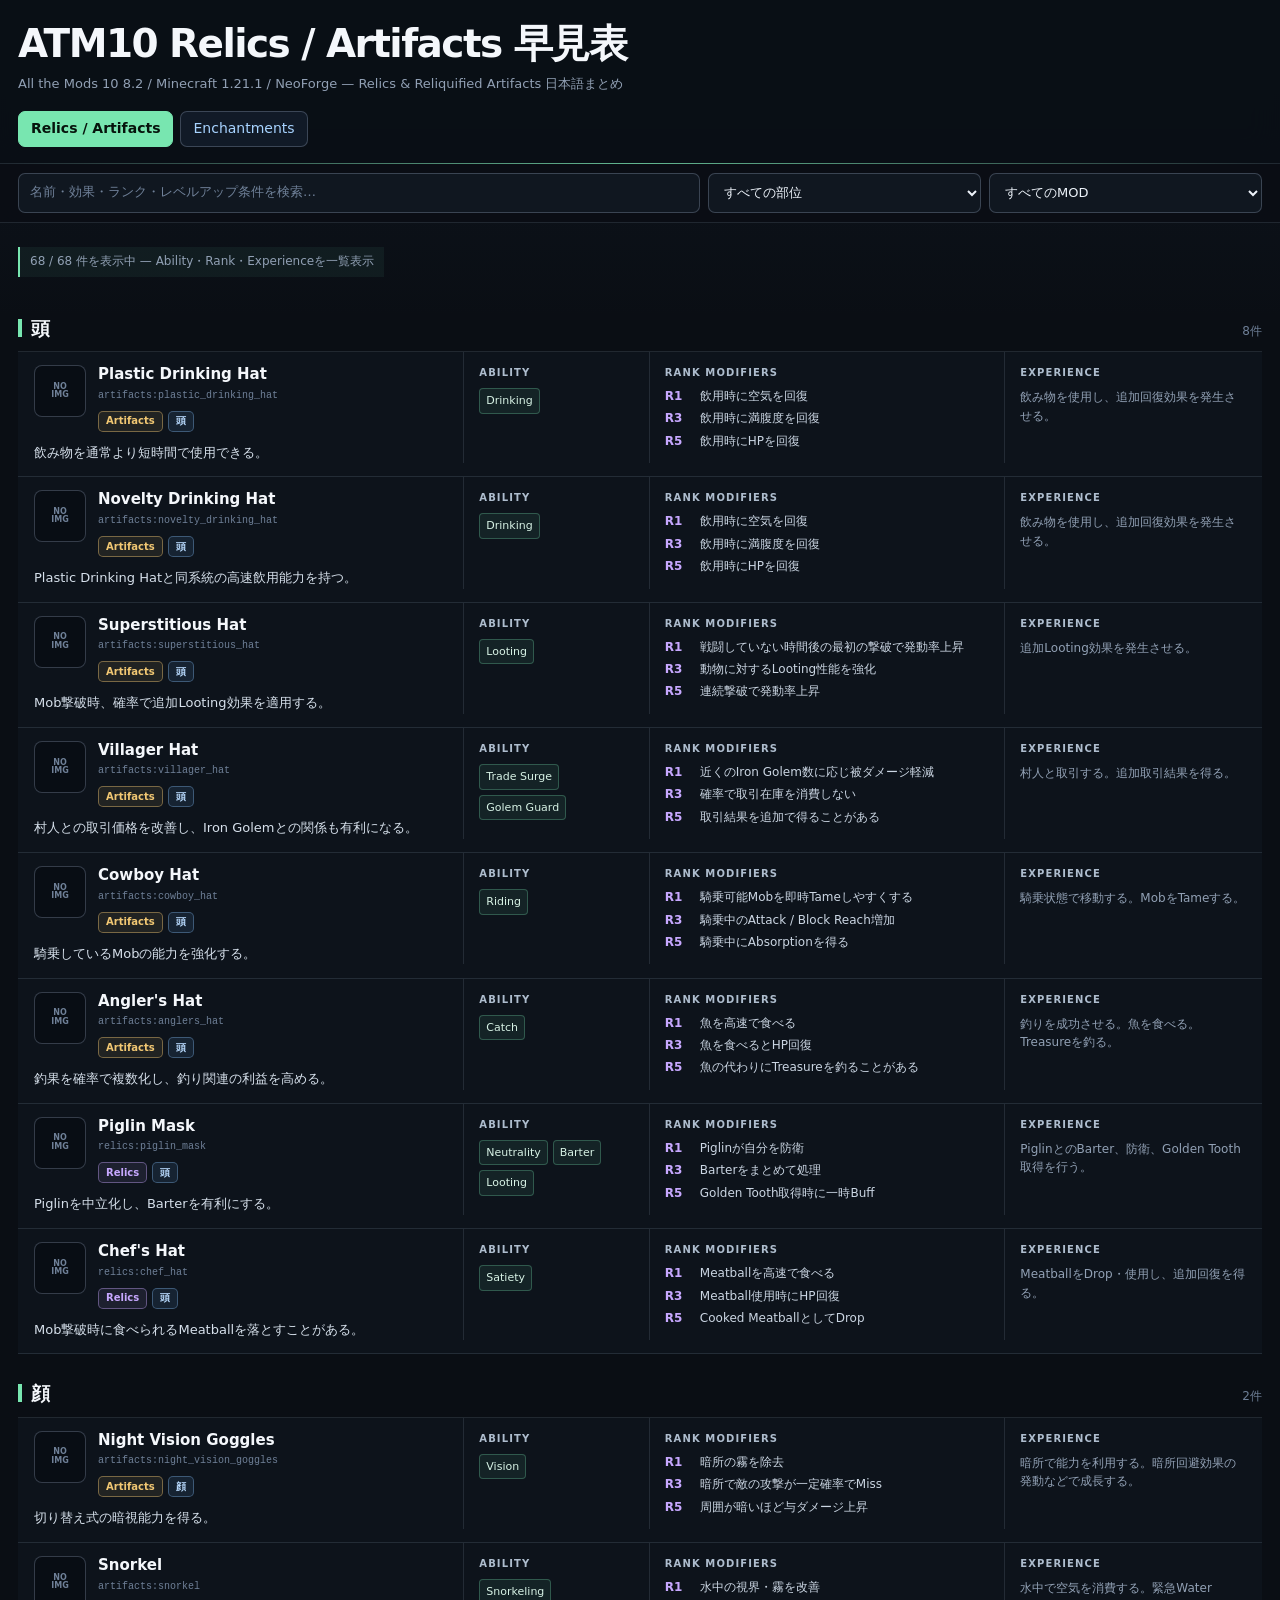
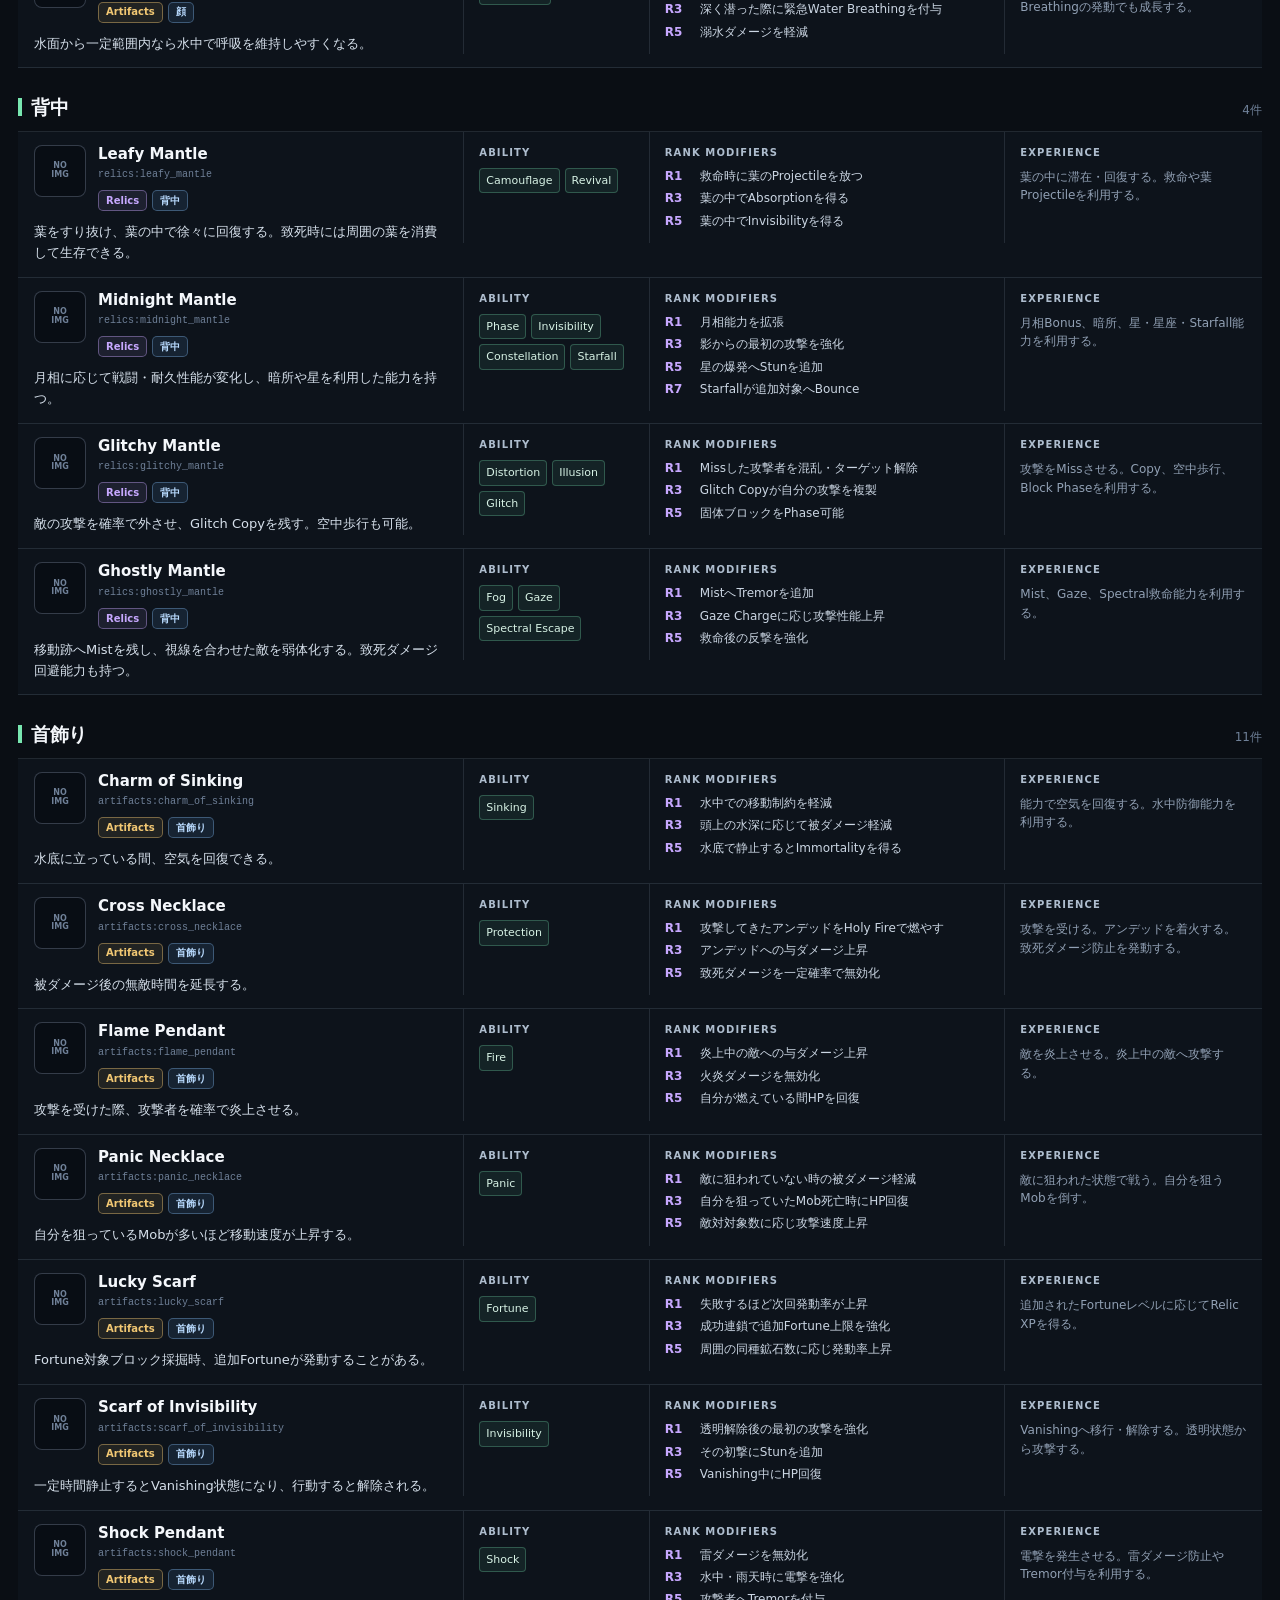
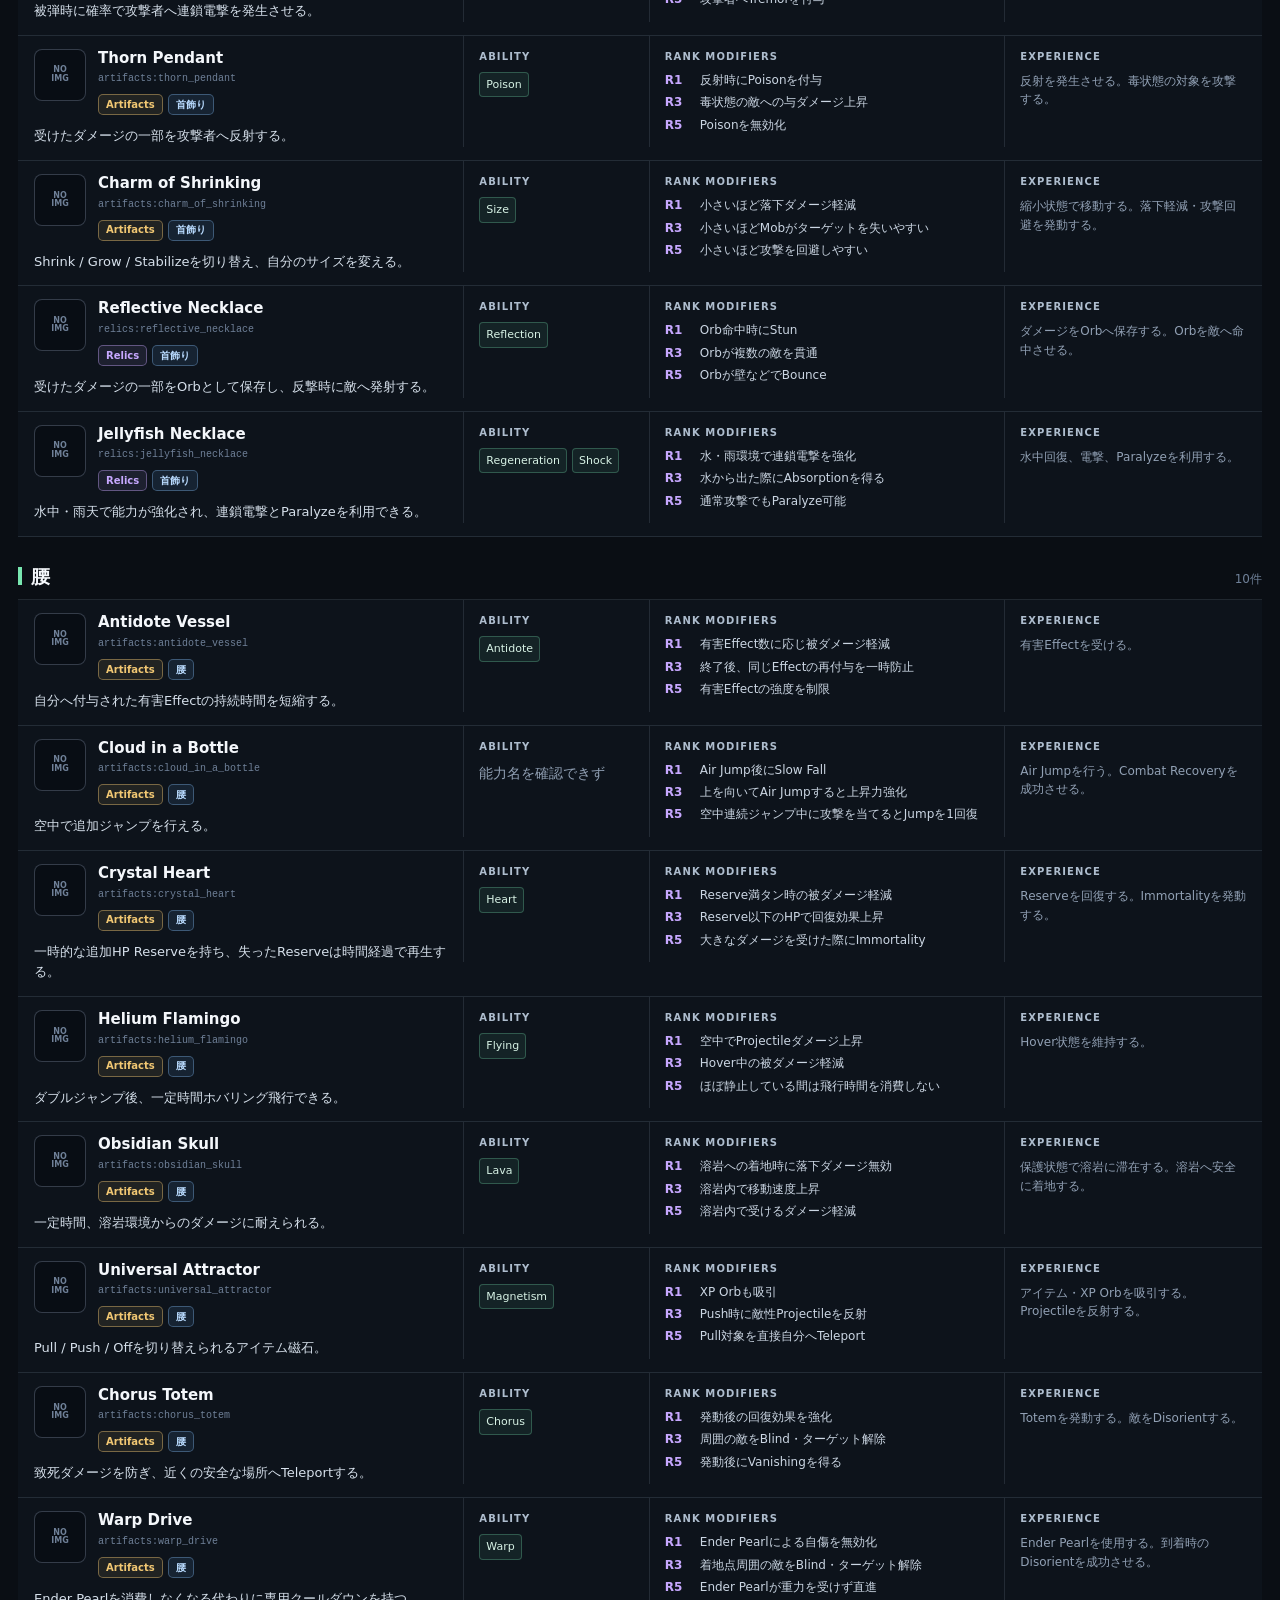
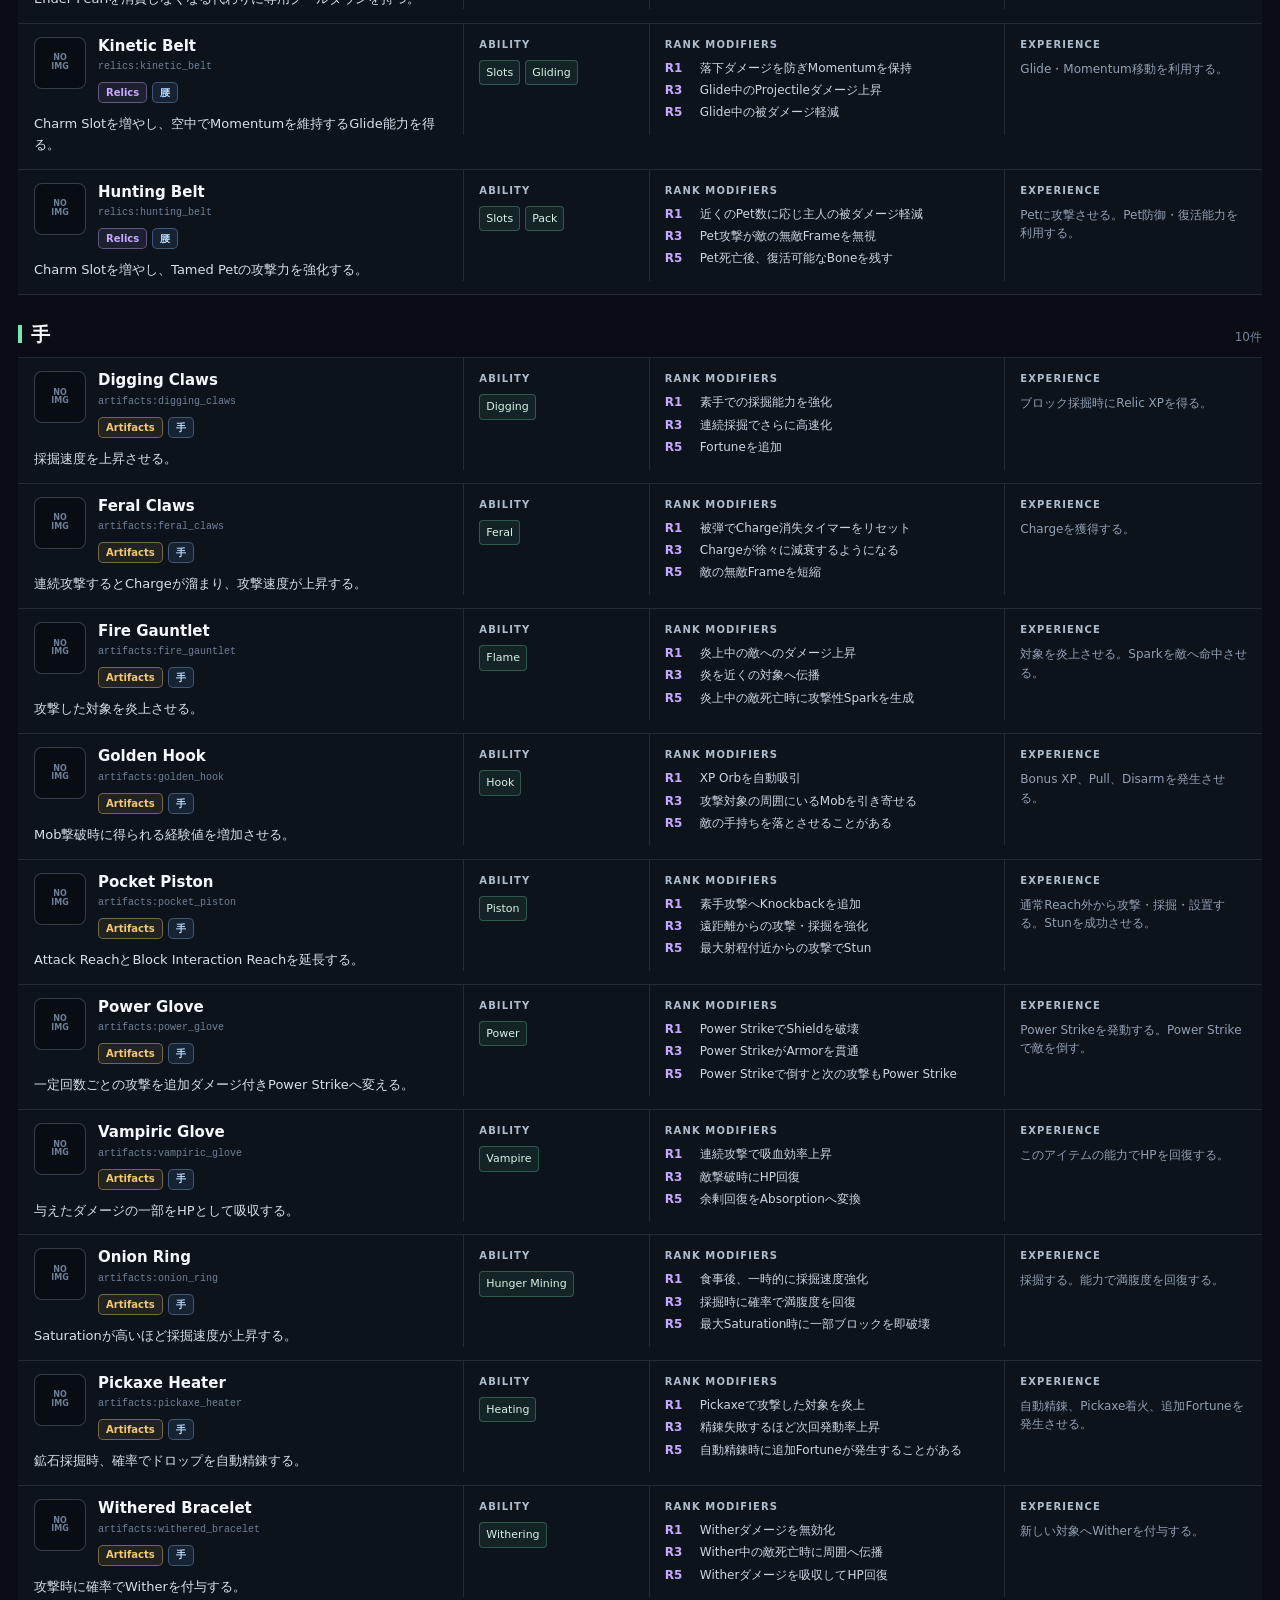
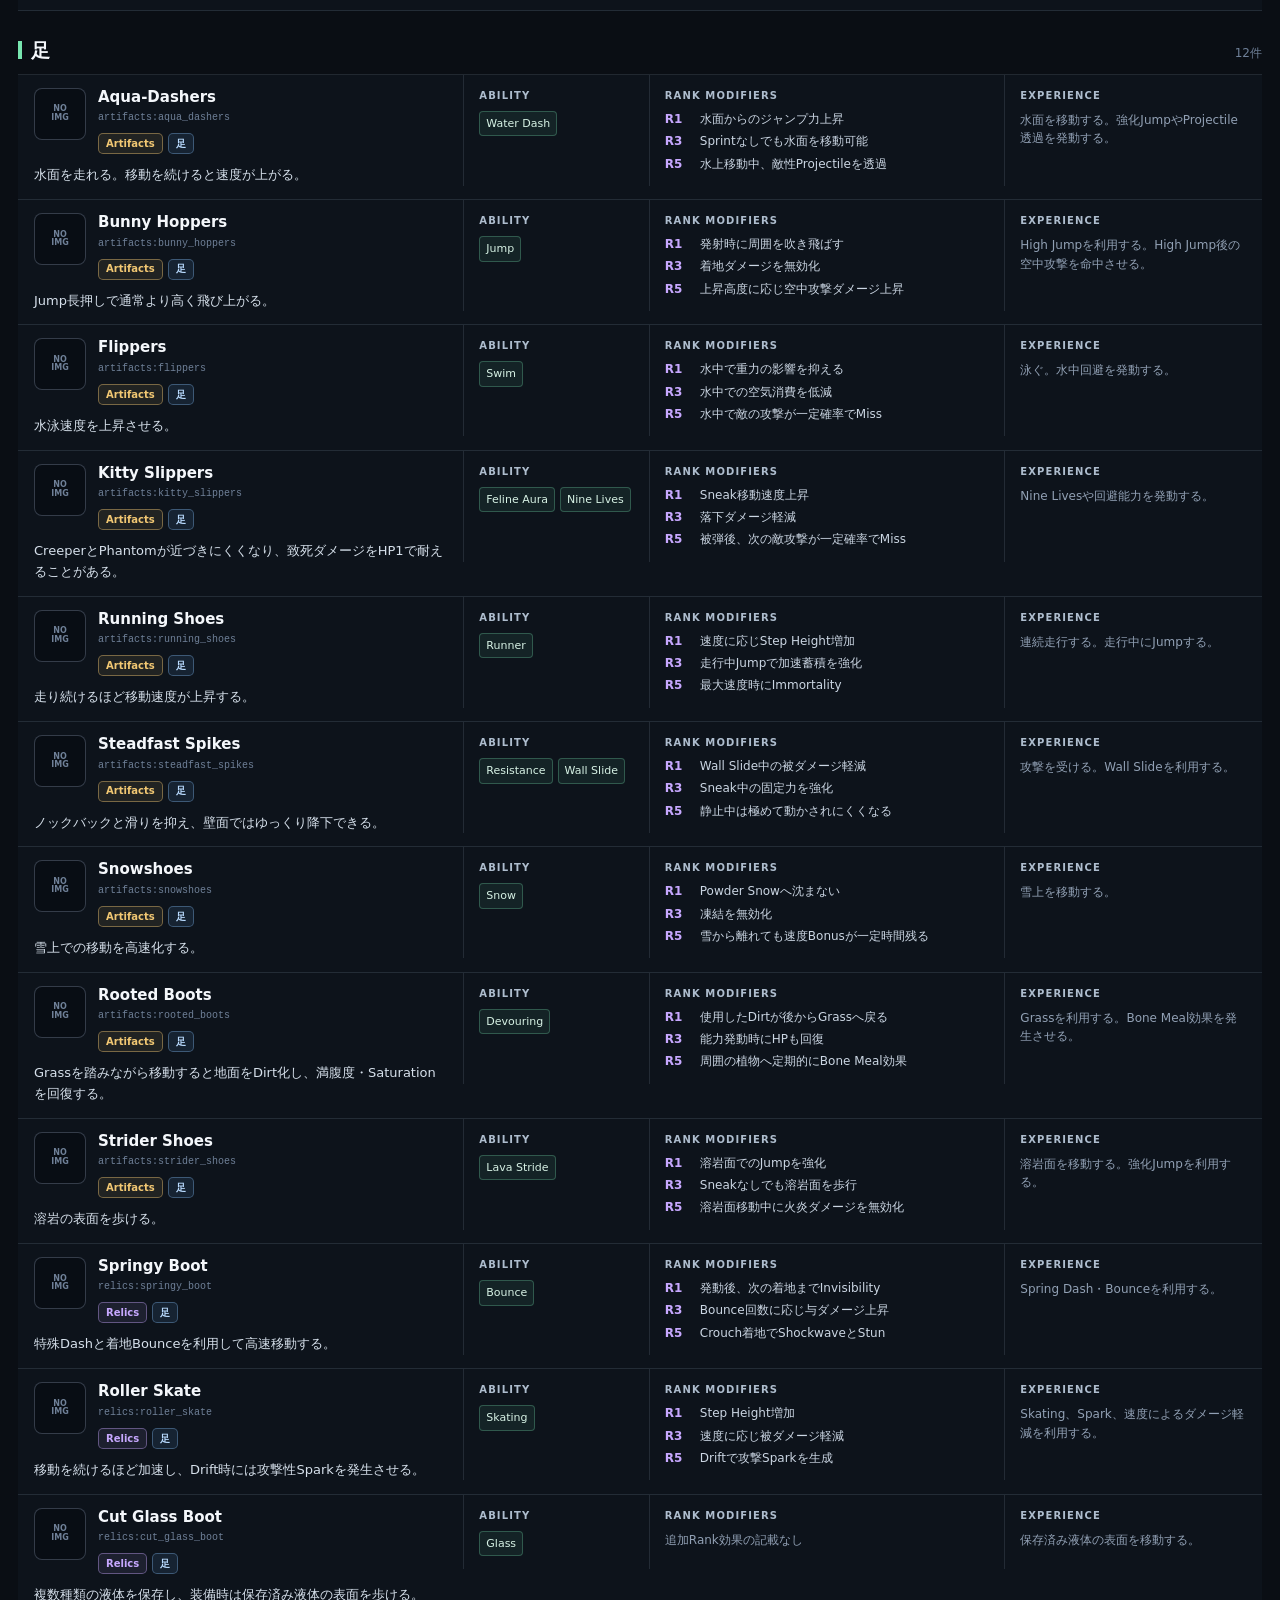
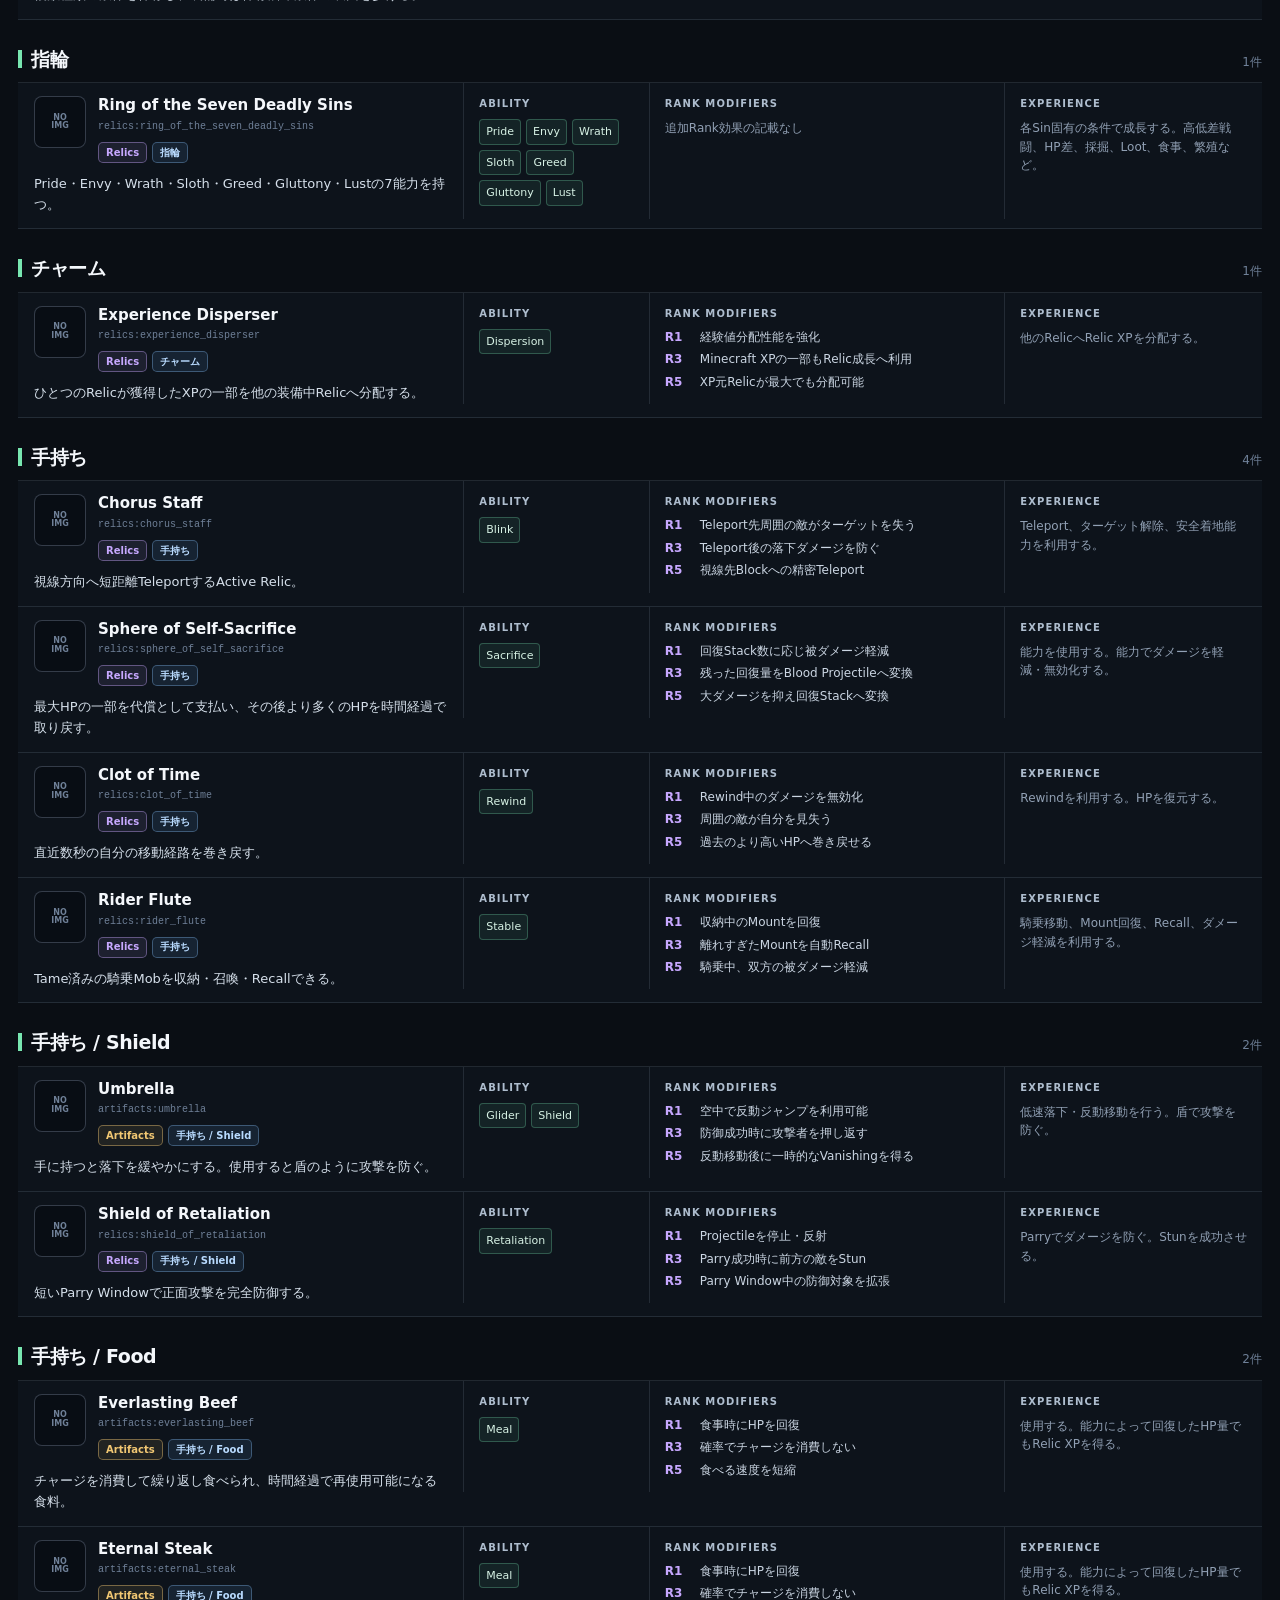
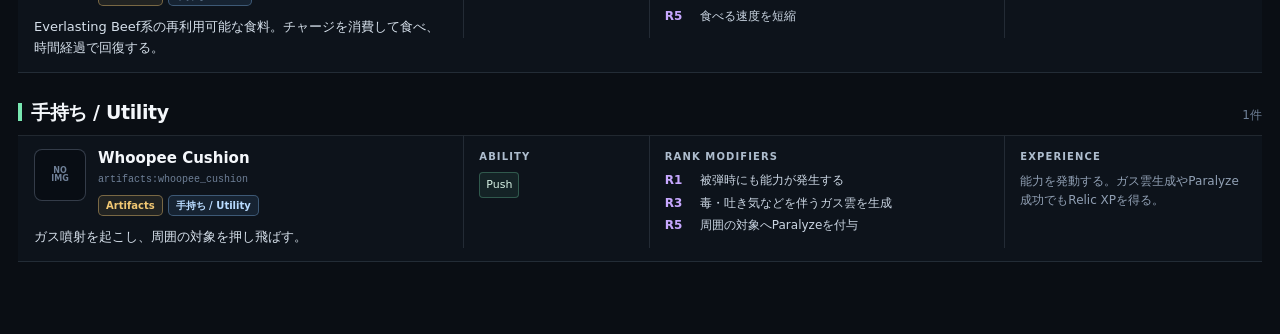
==== commit 41bb7111: "Publish ATM10 reference pages" ====
--- a/index.html
+++ b/index.html
@@ -6,7 +6,7 @@
     <meta name="color-scheme" content="dark" />
     <title>ATM10 Relics / Artifacts 早見表</title>
 
-    <style>
+    <style media="not all">
       :root {
         --bg: #090c12;
         --bg-soft: #0d121a;
@@ -620,7 +620,7 @@
             <span aria-hidden="true">☰</span>
           </button>
           <div class="site-nav-links" id="site-nav-links">
-            <a href="./index.html" aria-current="page">Relics / Artifacts</a>
+            <a href="./index.html" class="active" aria-current="page">Relics / Artifacts</a>
             <a href="./enchantments.html">Enchantments</a>
           </div>
         </nav>
@@ -1661,6 +1661,7 @@
 
       const slotOrder = [
         "頭",
+        "顔",
         "背中",
         "首飾り",
         "腰",
@@ -1669,6 +1670,8 @@
         "指輪",
         "チャーム",
         "手持ち",
+        "手持ち / Shield",
+        "手持ち / Food",
         "手持ち / Utility",
       ];
 
@@ -1703,7 +1706,7 @@
           maxRank: null,
           quality: null,
           abilities: [],
-          leveling: "テンプレート情報なし",
+          leveling: "能力情報なし",
         };
 
         return {
@@ -1742,7 +1745,8 @@
       function imageCandidates(item) {
         const base =
           item.mod === "Artifacts" ? URLS.artifactImages : URLS.relicImages;
-        const imageId = IMAGE_ID_ALIASES[item.mod]?.[item.id] ?? item.id;
+        const imageId =
+          item.imageId ?? IMAGE_ID_ALIASES[item.mod]?.[item.id] ?? item.id;
 
         return {
           gif: base + imageId + ".gif",
@@ -2165,27 +2169,24 @@
       function ranksHtml(ranks) {
         if (!ranks || ranks.length === 0) {
           return (
-            `<span class="no-rank">` +
-            `固有システム / 標準Rank追加効果なし` +
-            `</span>`
+            `<p class="no-rank">追加Rank効果の記載なし</p>`
           );
         }
 
         return (
-          `<ul class="rank-list">` +
+          `<div class="rank-list">` +
           ranks
             .map(
               ([rank, effect]) =>
-                `<li>` +
+                `<div class="rank-row">` +
                 `<span class="rank-label">` +
                 escapeHtml(rank) +
                 `</span>` +
-                `：` +
                 escapeHtml(effect) +
-                `</li>`,
+                `</div>`,
             )
             .join("") +
-          `</ul>`
+          `</div>`
         );
       }
 
@@ -2202,7 +2203,6 @@
           item.name,
           item.main,
           item.xp,
-          item.leveling,
           ...item.abilities,
           ...item.ranks.flat(),
         ]
@@ -2217,59 +2217,33 @@
       }
 
       function detailHtml(item) {
-        const registry = escapeHtml(item.registry);
         const abilities = item.abilities.length
           ? item.abilities
-              .map((ability) => `<span class="ability-chip">${escapeHtml(humanizeAbility(ability))}<small>${escapeHtml(ability)}</small></span>`)
+              .map((ability) => `<span class="ability-chip">${escapeHtml(humanizeAbility(ability))}</span>`)
               .join("")
-          : `<span class="muted">テンプレート能力を確認できず</span>`;
-        const maxLevel = Number.isInteger(item.maxLevel) ? item.maxLevel : 1;
-        const levelText = Number.isInteger(item.maxLevel)
-          ? `Lv 0 / ${item.maxLevel}`
-          : "レベル上限未確認";
-        const rankText = Number.isInteger(item.maxRank)
-          ? `Rank ${item.maxRank}`
-          : "Rank 未確認";
+          : `<span class="muted">能力名を確認できず</span>`;
 
         return `
-          <details class="relic-details">
-            <summary>詳細 / 育成データ</summary>
-            <div class="relic-detail-body">
-              <div class="relic-detail-grid">
-                <div><span class="detail-label">Registry</span><code>${registry}</code></div>
-                <div><span class="detail-label">装備スロット</span><span>${escapeHtml(item.curiosSlot)}</span></div>
-                <div><span class="detail-label">由来 / 実装</span><span>${escapeHtml(item.originMod)} / ${escapeHtml(item.behaviorMod)}</span></div>
-                <div><span class="detail-label">品質・上限</span><span>Quality ${escapeHtml(item.quality ?? "—")} / ${escapeHtml(rankText)}</span></div>
-              </div>
-              <div class="detail-section">
-                <span class="detail-label">テンプレート能力</span>
-                <div class="ability-chips">${abilities}</div>
-              </div>
-              <div class="detail-section relic-level-control">
-                <label for="level-${escapeHtml(item.registry.replaceAll(":", "-"))}">
-                  <span class="detail-label">育成レベルの目安</span>
-                  <output data-level-output>${escapeHtml(levelText)}</output>
-                </label>
-                <input
-                  id="level-${escapeHtml(item.registry.replaceAll(":", "-"))}"
-                  class="relic-level-slider"
-                  type="range"
-                  min="0"
-                  max="${maxLevel}"
-                  value="0"
-                  step="1"
-                  aria-label="${escapeHtml(item.name)}の育成レベル"
-                />
-              </div>
-              <p class="detail-note">${escapeHtml(item.leveling)}</p>
-            </div>
-          </details>`;
+          <div class="relic-facts">
+            <section class="fact-group">
+              <h3>Ability</h3>
+              <div class="ability-chips">${abilities}</div>
+            </section>
+            <section class="fact-group">
+              <h3>Rank Modifiers</h3>
+              ${ranksHtml(item.ranks)}
+            </section>
+            <section class="fact-group experience-group">
+              <h3>Experience</h3>
+              <p>${escapeHtml(item.xp)}</p>
+            </section>
+          </div>`;
       }
 
       function rowHtml(item) {
         return `
-    <tr data-relic="${escapeHtml(item.registry)}">
-      <td>
+    <article class="relic-row" data-relic="${escapeHtml(item.registry)}">
+      <div class="relic-primary">
         <div class="item">
 
           <div class="icon-frame">
@@ -2312,21 +2286,10 @@
           </div>
 
         </div>
-        ${detailHtml(item)}
-      </td>
-
-      <td>
-        ${escapeHtml(item.main)}
-      </td>
-
-      <td>
-        ${ranksHtml(item.ranks)}
-      </td>
-
-      <td>
-        ${escapeHtml(item.xp)}
-      </td>
-    </tr>
+        <p class="relic-effect">${escapeHtml(item.main)}</p>
+      </div>
+      ${detailHtml(item)}
+    </article>
   `;
       }
 
@@ -2374,43 +2337,13 @@
           }
 
           html += `
-      <section class="slot-section">
-
-        <h2 class="slot-title">
-          ${escapeHtml(slot)}
-        </h2>
-
-        <div class="table-shell">
-          <div class="table-scroll">
-
-            <table>
-              <colgroup>
-                <col class="name-col">
-                <col class="effect-col">
-                <col class="rank-col">
-                <col class="xp-col">
-              </colgroup>
-
-              <thead>
-                <tr>
-                  <th>名前 / MOD</th>
-                  <th>主効果</th>
-                  <th>ランク別追加効果</th>
-                  <th>レベルアップ条件</th>
-                </tr>
-              </thead>
-
-              <tbody>
-                ${rows.join("")}
-              </tbody>
-
-            </table>
-
-          </div>
+      <section class="slot-section" id="slot-${escapeHtml(slot)}">
+        <div class="section-heading">
+          <h2 class="slot-title">${escapeHtml(slot)}</h2>
+          <span class="section-count">${slotItems.length}件</span>
         </div>
-
-      </section>
-    `;
+        <div class="relic-list">${rows.join("")}</div>
+      </section>`;
         }
 
         if (!html) {
@@ -2424,7 +2357,7 @@
         content.innerHTML = html;
 
         if (summary) {
-          summary.textContent = `${filtered.length} / ${normalized.length} 件を表示中 — 詳細を開くとRegistry・能力・育成上限を確認できます`;
+          summary.textContent = `${filtered.length} / ${normalized.length} 件を表示中 — Ability・Rank・Experienceを一覧表示`;
         }
 
         renderVersion += 1;
@@ -2458,54 +2391,7 @@
 
       modFilter.addEventListener("change", render);
 
-      content.addEventListener("input", (event) => {
-        const slider = event.target.closest(".relic-level-slider");
-        if (!slider) return;
-
-        const output = slider.closest(".relic-level-control")?.querySelector("[data-level-output]");
-        if (!output) return;
-
-        output.textContent = `Lv ${slider.value} / ${slider.max}`;
-      });
-
       render();
-    </script>
-    <script>
-      (() => {
-        document.documentElement.classList.add("has-nav-js");
-
-        const nav = document.querySelector(".site-nav");
-        const toggle = nav?.querySelector(".site-nav-toggle");
-        const links = nav?.querySelector(".site-nav-links");
-
-        if (!nav || !toggle || !links) return;
-
-        const setOpen = (open) => {
-          toggle.setAttribute("aria-expanded", String(open));
-          toggle.setAttribute(
-            "aria-label",
-            open ? "メニューを閉じる" : "メニューを開く",
-          );
-          links.classList.toggle("is-open", open);
-        };
-
-        setOpen(false);
-        toggle.addEventListener("click", () => {
-          setOpen(toggle.getAttribute("aria-expanded") !== "true");
-        });
-        links.querySelectorAll("a").forEach((link) => {
-          link.addEventListener("click", () => setOpen(false));
-        });
-        document.addEventListener("keydown", (event) => {
-          if (event.key === "Escape") setOpen(false);
-        });
-        document.addEventListener("click", (event) => {
-          if (!nav.contains(event.target)) setOpen(false);
-        });
-
-        const media = window.matchMedia("(min-width: 701px)");
-        media.addEventListener?.("change", () => setOpen(false));
-      })();
     </script>
     <script src="./site.js"></script>
   </body>
--- a/styles.css
+++ b/styles.css
@@ -1,39 +1,38 @@
 :root {
-  --bg: #080b12;
-  --bg-raised: #101725;
-  --panel: rgba(17, 24, 37, 0.92);
-  --panel-solid: #111927;
-  --panel-hover: #19263a;
-  --line: rgba(164, 184, 212, 0.16);
-  --line-strong: rgba(164, 184, 212, 0.3);
-  --text: #eef3fb;
-  --muted: #91a0b6;
-  --link: #add2ff;
-  --accent: #7ef0b3;
-  --accent-soft: rgba(126, 240, 179, 0.12);
-  --blue: #82baff;
-  --violet: #c8a9ff;
-  --gold: #f2c86e;
-  --radius: 18px;
-  --site-header-height: 170px;
-  --filter-bar-height: 70px;
-  --shadow-lg: 0 24px 70px rgba(0, 0, 0, 0.3);
-  --shadow-sm: 0 10px 28px rgba(0, 0, 0, 0.18);
+  --bg: #0a0e14;
+  --surface: #101720;
+  --surface-2: #151f2b;
+  --surface-3: #1a2634;
+  --line: rgba(164, 184, 210, 0.15);
+  --line-strong: rgba(164, 184, 210, 0.28);
+  --text: #edf3fa;
+  --muted: #91a0b4;
+  --subtle: #6f8098;
+  --link: #a7d3ff;
+  --accent: #78e6b0;
+  --blue: #83bcf5;
+  --violet: #c7a8ff;
+  --amber: #f2c873;
+  --danger: #ff9ea7;
+  --header-height: 150px;
+  --filter-height: 72px;
+  --radius: 9px;
+  color-scheme: dark;
 }
 
 * { box-sizing: border-box; }
-html { scroll-behavior: smooth; background: var(--bg); }
+html { background: var(--bg); scroll-behavior: smooth; }
 body {
+  min-width: 320px;
   min-height: 100vh;
   margin: 0;
   color: var(--text);
   background:
-    radial-gradient(circle at 8% -12%, rgba(75, 133, 224, 0.23), transparent 32rem),
-    radial-gradient(circle at 96% 7%, rgba(105, 225, 168, 0.1), transparent 27rem),
-    linear-gradient(140deg, #080b12 0%, #0c121d 56%, #090e17 100%);
-  font-family: Inter, "Noto Sans JP", "Hiragino Sans", "Yu Gothic UI", -apple-system,
-    BlinkMacSystemFont, "Segoe UI", sans-serif;
-  line-height: 1.65;
+    linear-gradient(180deg, rgba(60, 103, 145, 0.09), transparent 320px),
+    var(--bg);
+  font-family: Inter, "Noto Sans JP", "Yu Gothic UI", system-ui, sans-serif;
+  font-size: 14px;
+  line-height: 1.6;
 }
 body::before {
   position: fixed;
@@ -41,25 +40,26 @@
   z-index: -1;
   pointer-events: none;
   content: "";
-  opacity: 0.23;
-  background-image: linear-gradient(rgba(255,255,255,.025) 1px, transparent 1px),
-    linear-gradient(90deg, rgba(255,255,255,.025) 1px, transparent 1px);
-  background-size: 52px 52px;
-  mask-image: linear-gradient(to bottom, black 0%, transparent 78%);
+  opacity: 0.28;
+  background-image: linear-gradient(rgba(255,255,255,.018) 1px, transparent 1px),
+    linear-gradient(90deg, rgba(255,255,255,.018) 1px, transparent 1px);
+  background-size: 48px 48px;
+  mask-image: linear-gradient(to bottom, #000, transparent 75%);
 }
 a { color: inherit; }
-
-.container { width: min(1480px, calc(100% - 36px)); margin-inline: auto; }
+button, input, select { font: inherit; }
+:focus-visible { outline: 2px solid var(--accent); outline-offset: 3px; }
+
+.container { width: min(1500px, calc(100% - 36px)); margin-inline: auto; }
 .site-header {
   position: sticky;
   top: 0;
   z-index: 60;
-  padding: 24px 0 18px;
+  padding: 22px 0 16px;
   border-bottom: 1px solid var(--line);
-  background: linear-gradient(180deg, rgba(15, 24, 39, .97), rgba(9, 14, 23, .9));
-  box-shadow: 0 14px 38px rgba(0,0,0,.22);
-  backdrop-filter: blur(20px) saturate(145%);
-  -webkit-backdrop-filter: blur(20px) saturate(145%);
+  background: rgba(10, 15, 22, 0.95);
+  backdrop-filter: blur(16px) saturate(125%);
+  -webkit-backdrop-filter: blur(16px) saturate(125%);
 }
 .site-header::after {
   position: absolute;
@@ -68,391 +68,216 @@
   left: 0;
   height: 1px;
   content: "";
-  background: linear-gradient(90deg, transparent, rgba(126,240,179,.65), transparent);
-  opacity: .6;
+  background: linear-gradient(90deg, transparent, rgba(120,230,176,.75), transparent);
 }
 h1 {
-  max-width: 980px;
   margin: 0;
-  color: transparent;
-  background: linear-gradient(106deg, #f6f8fd 8%, #b9d8ff 58%, #8ff1bd 94%);
-  background-clip: text;
-  -webkit-background-clip: text;
-  font-size: clamp(28px, 4vw, 46px);
-  font-weight: 800;
-  letter-spacing: -.045em;
-  line-height: 1.12;
-}
-.subtitle { margin: 9px 0 0; color: var(--muted); font-size: 13px; letter-spacing: .01em; }
-
-.site-nav { display: flex; position: relative; align-items: center; gap: 8px; flex-wrap: wrap; margin-top: 19px; }
-.site-nav-links { display: flex; gap: 8px; flex-wrap: wrap; }
+  color: #f4f7fb;
+  font-size: clamp(25px, 3.3vw, 39px);
+  font-weight: 750;
+  letter-spacing: -0.04em;
+  line-height: 1.15;
+}
+.subtitle { margin: 7px 0 0; color: var(--muted); font-size: 13px; }
+.site-nav { position: relative; display: flex; align-items: center; gap: 8px; margin-top: 16px; }
+.site-nav-links { display: flex; gap: 7px; flex-wrap: wrap; }
+.site-nav a {
+  display: inline-flex;
+  min-height: 36px;
+  align-items: center;
+  padding: 5px 12px;
+  color: var(--link);
+  text-decoration: none;
+  border: 1px solid var(--line-strong);
+  border-radius: 7px;
+  background: rgba(20, 31, 44, .8);
+  transition: background 140ms ease, border-color 140ms ease, color 140ms ease;
+}
+.site-nav a:hover { border-color: var(--accent); background: var(--surface-3); }
+.site-nav a.active, .site-nav a[aria-current="page"] { color: #06130c; border-color: var(--accent); background: var(--accent); font-weight: 750; }
 .site-nav-toggle {
   display: none;
-  min-width: 44px;
-  min-height: 44px;
+  width: 44px;
+  height: 44px;
   align-items: center;
   justify-content: center;
   color: var(--text);
   cursor: pointer;
   border: 1px solid var(--line-strong);
-  border-radius: 13px;
-  background: rgba(22, 34, 52, .88);
-  font-size: 22px;
+  border-radius: 8px;
+  background: var(--surface-2);
+  font-size: 21px;
   line-height: 1;
-  transition: transform 160ms ease, background 160ms ease, border-color 160ms ease;
-}
-.site-nav-toggle:hover, .site-nav-toggle:focus-visible {
-  border-color: var(--accent);
-  outline: 3px solid rgba(126,240,179,.15);
-  outline-offset: 2px;
-  background: var(--panel-hover);
-  transform: translateY(-1px);
-}
-.site-nav a {
-  display: inline-flex;
-  min-height: 38px;
-  align-items: center;
-  padding: 6px 14px;
-  color: var(--link);
-  text-decoration: none;
-  border: 1px solid var(--line-strong);
-  border-radius: 10px;
-  background: rgba(19, 30, 47, .7);
-  transition: transform 160ms ease, background 160ms ease, color 160ms ease, border-color 160ms ease;
-}
-.site-nav a:hover, .site-nav a:focus-visible {
-  border-color: rgba(126,240,179,.65);
-  outline: 3px solid rgba(126,240,179,.13);
-  outline-offset: 2px;
-  background: var(--panel-hover);
-  transform: translateY(-1px);
-}
-.site-nav a[aria-current="page"] {
-  color: #06120b;
-  border-color: var(--accent);
-  background: linear-gradient(135deg, #77e9aa, #a7f4c8);
-  box-shadow: 0 8px 24px rgba(126,240,179,.16);
-  font-weight: 800;
-}
+}
+.site-nav-toggle:hover { border-color: var(--accent); background: var(--surface-3); }
 
 .filter-bar {
   position: sticky;
-  top: var(--site-header-height);
-  z-index: 40;
-  padding: 10px 0;
+  top: var(--site-header-height, var(--header-height));
+  z-index: 50;
+  padding: 9px 0;
   border-bottom: 1px solid var(--line);
-  background: rgba(8, 12, 19, .78);
-  box-shadow: 0 13px 34px rgba(0,0,0,.13);
-  backdrop-filter: blur(18px) saturate(145%);
-  -webkit-backdrop-filter: blur(18px) saturate(145%);
+  background: rgba(10, 14, 20, .9);
+  backdrop-filter: blur(14px) saturate(125%);
+  -webkit-backdrop-filter: blur(14px) saturate(125%);
 }
 .filters {
   display: grid;
-  grid-template-columns: minmax(280px, 1fr) minmax(190px, 240px) minmax(170px, 220px);
-  gap: 9px;
-  padding: 9px;
-  border: 1px solid var(--line);
-  border-radius: 15px;
-  background: rgba(18, 27, 42, .86);
-  box-shadow: var(--shadow-sm);
-}
-.filter-bar:has(#curseFilter) .filters { grid-template-columns: minmax(280px, 2fr) repeat(3, minmax(145px, 1fr)); }
+  grid-template-columns: minmax(280px, 2fr) repeat(2, minmax(160px, .8fr));
+  gap: 8px;
+}
+.filter-bar:has(#curseFilter) .filters { grid-template-columns: minmax(280px, 2fr) repeat(3, minmax(150px, .8fr)); }
 .control {
   width: 100%;
-  min-width: 0;
-  min-height: 42px;
-  padding: 9px 12px;
+  min-height: 40px;
+  padding: 8px 11px;
   color: var(--text);
   border: 1px solid var(--line-strong);
-  border-radius: 10px;
+  border-radius: 7px;
   outline: none;
-  background: rgba(8, 14, 24, .75);
-  font: inherit;
+  background: var(--surface);
   font-size: 13px;
-  transition: border-color 160ms ease, background 160ms ease, box-shadow 160ms ease, transform 160ms ease;
-}
-.control:hover { border-color: rgba(173,210,255,.55); background: rgba(18,30,48,.9); }
-.control:focus { border-color: var(--accent); box-shadow: 0 0 0 3px rgba(126,240,179,.12); transform: translateY(-1px); }
-.control::placeholder { color: #74839a; }
-
-main { padding: 32px 0 90px; }
+  transition: border-color 140ms ease, background 140ms ease;
+}
+.control:hover, .control:focus { border-color: rgba(120,230,176,.72); background: var(--surface-2); }
+.control::placeholder { color: var(--subtle); }
+
+main { padding: 24px 0 72px; }
 .summary {
   display: inline-flex;
-  align-items: center;
-  min-height: 32px;
-  margin: 0 0 14px;
-  padding: 5px 11px;
+  min-height: 30px;
+  align-items: center;
+  margin: 0 0 12px;
+  padding: 4px 10px;
   color: var(--muted);
-  border: 1px solid var(--line);
-  border-radius: 999px;
-  background: rgba(18, 28, 43, .66);
+  border-left: 2px solid var(--accent);
+  background: rgba(120,230,176,.06);
   font-size: 12px;
-}
-.slot-section, .table-wrap { animation: content-in 420ms both; }
-.slot-section { margin: 0 0 50px; }
-.slot-title {
-  display: flex;
-  align-items: center;
-  gap: 11px;
-  margin: 0 0 14px;
-  color: #f3f7fd;
-  font-size: 21px;
-  font-weight: 760;
-  letter-spacing: -.025em;
-}
-.slot-title::before {
-  width: 6px;
-  height: 25px;
-  flex: 0 0 6px;
-  content: "";
-  border-radius: 99px;
-  background: linear-gradient(180deg, #83c7ff, var(--accent));
-  box-shadow: 0 0 18px rgba(126,240,179,.3);
-}
-
-.table-shell, .table-wrap {
-  overflow: hidden;
-  border: 1px solid var(--line);
-  border-radius: var(--radius);
-  background: linear-gradient(145deg, rgba(22,31,47,.95), rgba(12,18,29,.95));
-  box-shadow: var(--shadow-lg);
-}
-.table-scroll, .table-wrap { overflow-x: auto; }
-table { width: 100%; min-width: 1120px; border-collapse: separate; border-spacing: 0; table-layout: fixed; }
-.table-wrap:has(#rows) table { min-width: 1060px; }
-.enchant-name-col { width: 27%; }
-.enchant-equipment-col { width: 16%; }
-.enchant-effect-col { width: 37%; }
-.enchant-conflicts-col { width: 20%; }
-col.name-col { width: 270px; }
-col.effect-col { width: 30%; }
-col.rank-col { width: 36%; }
-th, td { padding: 15px 17px; text-align: left; vertical-align: top; border-bottom: 1px solid var(--line); }
-th {
-  color: #d5e1f1;
-  background: #182438;
-  font-size: 11px;
-  font-weight: 800;
-  letter-spacing: .08em;
-  text-transform: uppercase;
-}
-th:first-child { border-top-left-radius: 16px; }
-th:last-child { border-top-right-radius: 16px; }
-.table-wrap:has(#rows) { overflow: visible; }
-.table-wrap:has(#rows) th {
-  position: sticky;
-  top: calc(var(--site-header-height) + var(--filter-bar-height));
-  z-index: 20;
-  box-shadow: 0 1px 0 var(--line), 0 10px 22px rgba(0,0,0,.16);
-  white-space: nowrap;
-}
-tbody tr { transition: background 160ms ease, transform 160ms ease; }
-tbody tr:nth-child(even) { background: rgba(255,255,255,.018); }
-tbody tr:hover { background: linear-gradient(90deg, rgba(126,240,179,.08), rgba(130,186,255,.045)); }
-tbody tr:last-child td { border-bottom: 0; }
-td { color: #d9e0eb; font-size: 13px; }
-
-.item { display: flex; align-items: center; gap: 13px; }
+  font-variant-numeric: tabular-nums;
+}
+.section-heading { display: flex; align-items: baseline; justify-content: space-between; gap: 12px; margin: 24px 0 8px; }
+.slot-title { margin: 0; color: #f4f7fb; font-size: 19px; font-weight: 720; letter-spacing: -.02em; }
+.slot-title::before { display: inline-block; width: 4px; height: 18px; margin-right: 9px; content: ""; vertical-align: -2px; background: var(--accent); }
+.section-count { color: var(--subtle); font-size: 12px; font-variant-numeric: tabular-nums; }
+.relic-list { border-top: 1px solid var(--line); }
+.relic-row {
+  display: grid;
+  grid-template-columns: minmax(300px, .92fr) minmax(0, 1.65fr);
+  gap: 0;
+  border-bottom: 1px solid var(--line);
+  background: rgba(16, 23, 32, .68);
+  transition: background 140ms ease;
+}
+.relic-row:hover { background: var(--surface-2); }
+.relic-primary { min-width: 0; padding: 13px 16px; }
+.item { display: flex; align-items: flex-start; gap: 12px; min-width: 0; }
 .icon-frame {
   position: relative;
   display: grid;
-  width: 58px;
-  height: 58px;
-  flex: 0 0 58px;
+  width: 52px;
+  height: 52px;
+  flex: 0 0 52px;
   place-items: center;
   overflow: hidden;
-  border: 1px solid rgba(164,184,212,.28);
-  border-radius: 14px;
-  background: radial-gradient(circle at 30% 20%, rgba(126,240,179,.08), transparent 55%), #080d16;
-  box-shadow: inset 0 1px 0 rgba(255,255,255,.04), 0 8px 20px rgba(0,0,0,.22);
-}
-.icon-frame img, .icon-frame canvas { display: block; width: 48px; height: 48px; max-width: 48px; max-height: 48px; object-fit: contain; image-rendering: pixelated; image-rendering: crisp-edges; }
+  border: 1px solid var(--line-strong);
+  border-radius: 8px;
+  background: #080d14;
+}
+.icon-frame img, .icon-frame canvas { display: block; width: 44px; height: 44px; max-width: 44px; max-height: 44px; object-fit: contain; image-rendering: pixelated; image-rendering: crisp-edges; }
 .icon-frame img[hidden], .icon-frame canvas[hidden] { display: none; }
 .icon-frame img.pending-image { visibility: hidden; }
-.icon-fallback, .muted { color: var(--muted); }
-.icon-fallback { display: none; font-size: 9px; font-weight: 800; line-height: 1.05; text-align: center; letter-spacing: .05em; }
+.icon-fallback { display: none; color: var(--subtle); font-size: 8px; font-weight: 800; line-height: 1.05; text-align: center; }
 .item-main { min-width: 0; }
-.item-name { display: inline-block; color: #f4f7fb; font-size: 15px; font-weight: 760; line-height: 1.3; text-decoration: none; transition: color 160ms ease; }
+.item-name { display: block; color: #f4f7fb; font-size: 15px; font-weight: 720; line-height: 1.3; text-decoration: none; }
 .item-name:hover { color: var(--link); text-decoration: underline; text-underline-offset: 3px; }
-.item-id, .registry { color: #71819a; font-family: "SFMono-Regular", Consolas, monospace; font-size: 10px; word-break: break-all; }
-.item-id { margin-top: 4px; }
-.tags, .equipment-tags { display: flex; flex-wrap: wrap; gap: 5px; }
+.item-id, .registry { display: block; margin-top: 3px; color: var(--subtle); font-family: "SFMono-Regular", Consolas, monospace; font-size: 10px; overflow-wrap: anywhere; }
+.tags, .equipment-tags, .enchant-meta-line { display: flex; flex-wrap: wrap; align-items: center; gap: 5px; }
 .tags { margin-top: 7px; }
-.tag, .status {
+.tag, .level-tag, .conflict-tag {
   display: inline-flex;
   align-items: center;
-  padding: 3px 8px;
-  border-radius: 999px;
+  min-height: 21px;
+  padding: 2px 7px;
+  border: 1px solid var(--line-strong);
+  border-radius: 5px;
   font-size: 10px;
-  font-weight: 720;
-  line-height: 1.45;
-}
-.tag { border: 1px solid; }
-.tag-artifacts { color: var(--gold); border-color: rgba(242,200,110,.38); background: rgba(242,200,110,.1); }
-.tag-relics { color: var(--violet); border-color: rgba(200,169,255,.38); background: rgba(200,169,255,.1); }
-.mod-tag { color: hsl(var(--mod-hue), 88%, 84%); border-color: hsl(var(--mod-hue), 72%, 58%); background: hsl(var(--mod-hue), 58%, 22%); }
-.equipment-tag { color: #cfe5ff; border-color: rgba(130,186,255,.34); background: rgba(72,112,161,.2); }
-.name-ja { font-size: 16px; font-weight: 780; }
-.name-en { color: #c4d8ef; }
-.registry { display: block; }
-.status { margin-top: 5px; color: #b8f2d0; background: #1d4234; }
-.status.special { color: #ffdb89; background: #41361d; }
-.status.inactive { color: #ffb6bf; background: #4d252d; }
-.status.unknown { color: #d1dced; background: #303b4f; }
-.enchantment-table td:first-child { padding-right: 24px; }
-.enchantment-table td:nth-child(3) { color: #dce7f4; line-height: 1.72; }
-.enchantment-table td:nth-child(4) { color: #aebed2; line-height: 1.7; }
-.rank-list { margin: 0; padding-left: 19px; }
-.rank-list li + li { margin-top: 6px; }
-.rank-label { color: #cfbdff; font-weight: 780; }
-.no-rank { color: var(--muted); }
-.empty { padding: 54px 20px; color: var(--muted); text-align: center; border: 1px dashed var(--line-strong); border-radius: var(--radius); }
-.note { margin: 20px 0 30px; color: var(--muted); font-size: 12px; }
-
-@keyframes content-in { from { opacity: 0; transform: translateY(9px); } to { opacity: 1; transform: translateY(0); } }
-
-@media (max-width: 1100px) {
-  .filter-bar:has(#curseFilter) .filters { grid-template-columns: repeat(3, 1fr); }
-  .filter-bar:has(#curseFilter) .filters input { grid-column: 1 / -1; }
-}
-@media (max-width: 900px) {
-  .table-wrap:has(#rows) { overflow-x: auto; }
-  .table-wrap:has(#rows) th { position: static; }
+  font-weight: 650;
+  line-height: 1.35;
+}
+.tag-artifacts { color: var(--amber); border-color: rgba(242,200,115,.42); background: rgba(242,200,115,.09); }
+.tag-relics { color: var(--violet); border-color: rgba(199,168,255,.4); background: rgba(199,168,255,.09); }
+.slot-tag, .equipment-tag { color: #b9dbff; border-color: rgba(131,188,245,.35); background: rgba(77,123,176,.16); }
+.relic-effect { margin: 11px 0 0; color: #d6e0eb; font-size: 13px; line-height: 1.6; }
+.relic-facts { display: grid; grid-template-columns: minmax(125px, .72fr) minmax(190px, 1.38fr) minmax(185px, 1fr); align-content: start; }
+.fact-group { min-width: 0; padding: 13px 15px; border-left: 1px solid var(--line); }
+.fact-group h3 { margin: 0 0 7px; color: #aebdce; font-size: 10px; font-weight: 800; letter-spacing: .11em; text-transform: uppercase; }
+.fact-group p { margin: 0; color: var(--muted); font-size: 12px; line-height: 1.55; }
+.ability-chips { display: flex; flex-wrap: wrap; gap: 5px; }
+.ability-chip { padding: 3px 6px; color: #d7f2e5; border: 1px solid rgba(120,230,176,.28); border-radius: 4px; background: rgba(120,230,176,.08); font-size: 11px; }
+.rank-list { display: grid; gap: 5px; }
+.rank-row { display: grid; grid-template-columns: 30px 1fr; gap: 5px; color: #cbd6e3; font-size: 12px; line-height: 1.45; }
+.rank-label { color: var(--violet); font-weight: 800; font-variant-numeric: tabular-nums; }
+.no-rank, .muted { color: var(--muted); }
+.empty { margin-top: 20px; padding: 40px 20px; color: var(--muted); border: 1px dashed var(--line-strong); text-align: center; }
+
+/* Enchantments ------------------------------------------------------- */
+.enchantment-table { overflow-x: auto; border: 1px solid var(--line); background: rgba(16, 23, 32, .72); }
+.enchantment-table table { width: 100%; min-width: 980px; border-collapse: collapse; table-layout: fixed; }
+.enchant-name-col { width: 27%; }
+.enchant-equipment-col { width: 15%; }
+.enchant-effect-col { width: 42%; }
+.enchant-conflicts-col { width: 16%; }
+.enchantment-table th, .enchantment-table td { padding: 11px 13px; text-align: left; vertical-align: top; border-bottom: 1px solid var(--line); }
+.enchantment-table th { position: sticky; top: calc(var(--site-header-height, var(--header-height)) + var(--filter-bar-height, var(--filter-height))); z-index: 10; color: #b6c6d8; background: #172230; font-size: 11px; font-weight: 800; letter-spacing: .08em; }
+.enchantment-table tbody tr { transition: background 120ms ease; }
+.enchantment-table tbody tr:hover { background: rgba(120,230,176,.06); }
+.enchantment-table td { color: #d8e1ec; font-size: 12px; }
+.enchant-title-line { display: flex; align-items: center; flex-wrap: wrap; gap: 6px; }
+.name-ja { color: #f3f6fa; font-size: 14px; font-weight: 720; }
+.name-en { margin-top: 2px; color: #c0d0e1; font-size: 12px; }
+.enchant-meta-line { margin-top: 7px; }
+.mod-tag { color: hsl(var(--mod-hue), 88%, 84%); border-color: hsl(var(--mod-hue), 62%, 55%); background: hsl(var(--mod-hue), 48%, 19%); }
+.level-tag { color: #c6f0ff; border-color: rgba(131,188,245,.35); background: rgba(131,188,245,.1); font-variant-numeric: tabular-nums; }
+.status-tag { color: #ffe5a3; border-color: rgba(242,200,115,.4); background: rgba(242,200,115,.1); }
+.status-special { color: #ffe2a0; border-color: rgba(242,200,115,.4); background: rgba(242,200,115,.1); }
+.status-inactive { color: var(--danger); border-color: rgba(255,158,167,.4); background: rgba(255,158,167,.09); }
+.effect-cell { color: #e0e8f1 !important; line-height: 1.65; }
+.conflict-cell { display: flex; flex-wrap: wrap; gap: 4px; color: #b9c8d9 !important; }
+.conflict-tag { color: #d7c5ff; border-color: rgba(199,168,255,.25); background: rgba(199,168,255,.07); }
+.note { margin: 18px 0 0; color: var(--muted); font-size: 12px; }
+
+@media (max-width: 1040px) {
+  .relic-row { grid-template-columns: 1fr; }
+  .relic-facts { border-top: 1px solid var(--line); }
+  .fact-group:first-child { border-left: 0; }
 }
 @media (max-width: 820px) {
-  :root { --site-header-height: 150px; }
-  .site-header { padding: 20px 0 16px; }
-  .container { width: min(100% - 24px, 1480px); }
-  .filters { grid-template-columns: 1fr 1fr; }
-  .relic-filter .filters input, .filter-bar:has(#curseFilter) .filters input { grid-column: 1 / -1; }
-  main { padding-top: 24px; }
+  .container { width: min(100% - 24px, 1500px); }
+  .filters, .filter-bar:has(#curseFilter) .filters { grid-template-columns: 1fr 1fr; }
+  .filters input, .filter-bar:has(#curseFilter) .filters input { grid-column: 1 / -1; }
+  .relic-facts { grid-template-columns: 1fr 1fr; }
+  .fact-group:nth-child(3) { grid-column: 1 / -1; border-left: 0; border-top: 1px solid var(--line); }
 }
 @media (max-width: 700px) {
-  :root { --site-header-height: 145px; }
   .site-nav { display: block; }
   .has-nav-js .site-nav-toggle { display: inline-flex; }
-  .has-nav-js .site-nav-links { display: none; flex-direction: column; gap: 4px; margin-top: 8px; padding: 8px; border: 1px solid var(--line-strong); border-radius: 13px; background: rgba(17,25,39,.96); box-shadow: var(--shadow-sm); }
+  .has-nav-js .site-nav-links { display: none; flex-direction: column; gap: 4px; margin-top: 7px; padding: 6px; border: 1px solid var(--line-strong); background: var(--surface); }
   .has-nav-js .site-nav-links.is-open { display: flex; }
-  .site-nav-links a { border-radius: 9px; padding: 9px 11px; }
+  .site-nav-links a { min-height: 42px; }
+  .relic-primary { padding: 12px; }
+  .relic-facts { grid-template-columns: 1fr; }
+  .fact-group, .fact-group:nth-child(3) { grid-column: auto; border-left: 0; border-top: 1px solid var(--line); }
+  .fact-group:first-child { border-top: 0; }
 }
 @media (max-width: 520px) {
+  .container { width: min(100% - 18px, 1500px); }
   .filters, .filter-bar:has(#curseFilter) .filters { grid-template-columns: 1fr; }
-  .relic-filter .filters input, .filter-bar:has(#curseFilter) .filters input { grid-column: auto; }
-  .container { width: min(100% - 18px, 1480px); }
-  th, td { padding: 13px 12px; }
+  .filters input, .filter-bar:has(#curseFilter) .filters input { grid-column: auto; }
+  h1 { font-size: 26px; }
+  main { padding-top: 18px; }
+  .icon-frame { width: 48px; height: 48px; flex-basis: 48px; }
+  .icon-frame img, .icon-frame canvas { width: 40px; height: 40px; max-width: 40px; max-height: 40px; }
 }
 @media (prefers-reduced-motion: reduce) {
-  *, *::before, *::after { scroll-behavior: auto !important; animation-duration: .01ms !important; animation-iteration-count: 1 !important; transition-duration: .01ms !important; }
-}
-
-/* Relics detail cards --------------------------------------------------- */
-.relics-page table { min-width: 1180px; }
-.relics-page col.name-col { width: 330px; }
-.relics-page col.effect-col { width: 28%; }
-.relics-page col.rank-col { width: 34%; }
-.relics-page col.xp-col { width: 180px; }
-.slot-tag {
-  color: #b9d9ff;
-  border-color: rgba(130, 186, 255, .34);
-  background: rgba(72, 112, 161, .18);
-}
-.relic-details {
-  margin-top: 12px;
-  border: 1px solid rgba(164, 184, 212, .18);
-  border-radius: 11px;
-  background: rgba(9, 15, 25, .62);
-}
-.relic-details summary {
-  padding: 8px 10px;
-  color: var(--link);
-  cursor: pointer;
-  font-size: 11px;
-  font-weight: 800;
-  list-style-position: inside;
-}
-.relic-details summary:hover,
-.relic-details summary:focus-visible {
-  color: var(--accent);
-  outline: 2px solid rgba(126, 240, 179, .3);
-  outline-offset: -2px;
-}
-.relic-detail-body {
-  display: grid;
-  gap: 11px;
-  padding: 0 10px 11px;
-  color: #c8d4e4;
-  font-size: 11px;
-}
-.relic-detail-grid {
-  display: grid;
-  grid-template-columns: repeat(2, minmax(0, 1fr));
-  gap: 8px;
-}
-.relic-detail-grid > div {
-  display: grid;
-  gap: 2px;
-  min-width: 0;
-}
-.detail-label {
-  color: #7f91a9;
-  font-size: 10px;
-  font-weight: 800;
-  letter-spacing: .05em;
-  text-transform: uppercase;
-}
-.relic-detail-grid code {
-  overflow-wrap: anywhere;
-  color: #b9d9ff;
-  font-family: "SFMono-Regular", Consolas, monospace;
-  font-size: 10px;
-}
-.detail-section { display: grid; gap: 6px; }
-.ability-chips { display: flex; flex-wrap: wrap; gap: 5px; }
-.ability-chip {
-  display: inline-flex;
-  flex-direction: column;
-  gap: 1px;
-  padding: 4px 7px;
-  color: #d9f2ff;
-  border: 1px solid rgba(130, 186, 255, .25);
-  border-radius: 8px;
-  background: rgba(35, 66, 100, .28);
-  font-size: 10px;
-  font-weight: 700;
-}
-.ability-chip small { color: #8297b2; font-size: 9px; font-weight: 500; }
-.relic-level-control label { display: flex; align-items: center; justify-content: space-between; gap: 10px; }
-.relic-level-control output { color: var(--accent); font-size: 11px; font-variant-numeric: tabular-nums; }
-.relic-level-slider { width: 100%; accent-color: var(--accent); cursor: pointer; }
-.detail-note { margin: 0; color: #8291a5; font-size: 10px; line-height: 1.55; }
-
-/* Enchantment detail cards -------------------------------------------- */
-.enchantment-table .enchant-details {
-  margin-top: 10px;
-  border: 1px solid rgba(164, 184, 212, .18);
-  border-radius: 10px;
-  background: rgba(9, 15, 25, .58);
-}
-.enchant-details summary {
-  padding: 7px 9px;
-  color: var(--link);
-  cursor: pointer;
-  font-size: 10px;
-  font-weight: 800;
-  list-style-position: inside;
-}
-.enchant-details summary:hover,
-.enchant-details summary:focus-visible { color: var(--accent); outline: 2px solid rgba(126, 240, 179, .3); outline-offset: -2px; }
-.enchant-detail-body { display: grid; gap: 9px; padding: 0 9px 9px; color: #c8d4e4; font-size: 10px; }
-.enchant-detail-grid { display: grid; grid-template-columns: repeat(2, minmax(0, 1fr)); gap: 7px; }
-.enchant-detail-grid > div { display: grid; gap: 2px; min-width: 0; }
-.enchant-level-control label { display: flex; align-items: center; justify-content: space-between; gap: 8px; }
-.enchant-level-control output { color: var(--accent); font-variant-numeric: tabular-nums; }
-.enchant-level-slider { width: 100%; accent-color: var(--accent); cursor: pointer; }
-
-@media (max-width: 520px) {
-  .relic-detail-grid { grid-template-columns: 1fr; }
-  .enchant-detail-grid { grid-template-columns: 1fr; }
-  .relic-details summary { padding: 9px 10px; }
-}
+  *, *::before, *::after { scroll-behavior: auto !important; transition-duration: .01ms !important; animation-duration: .01ms !important; }
+}
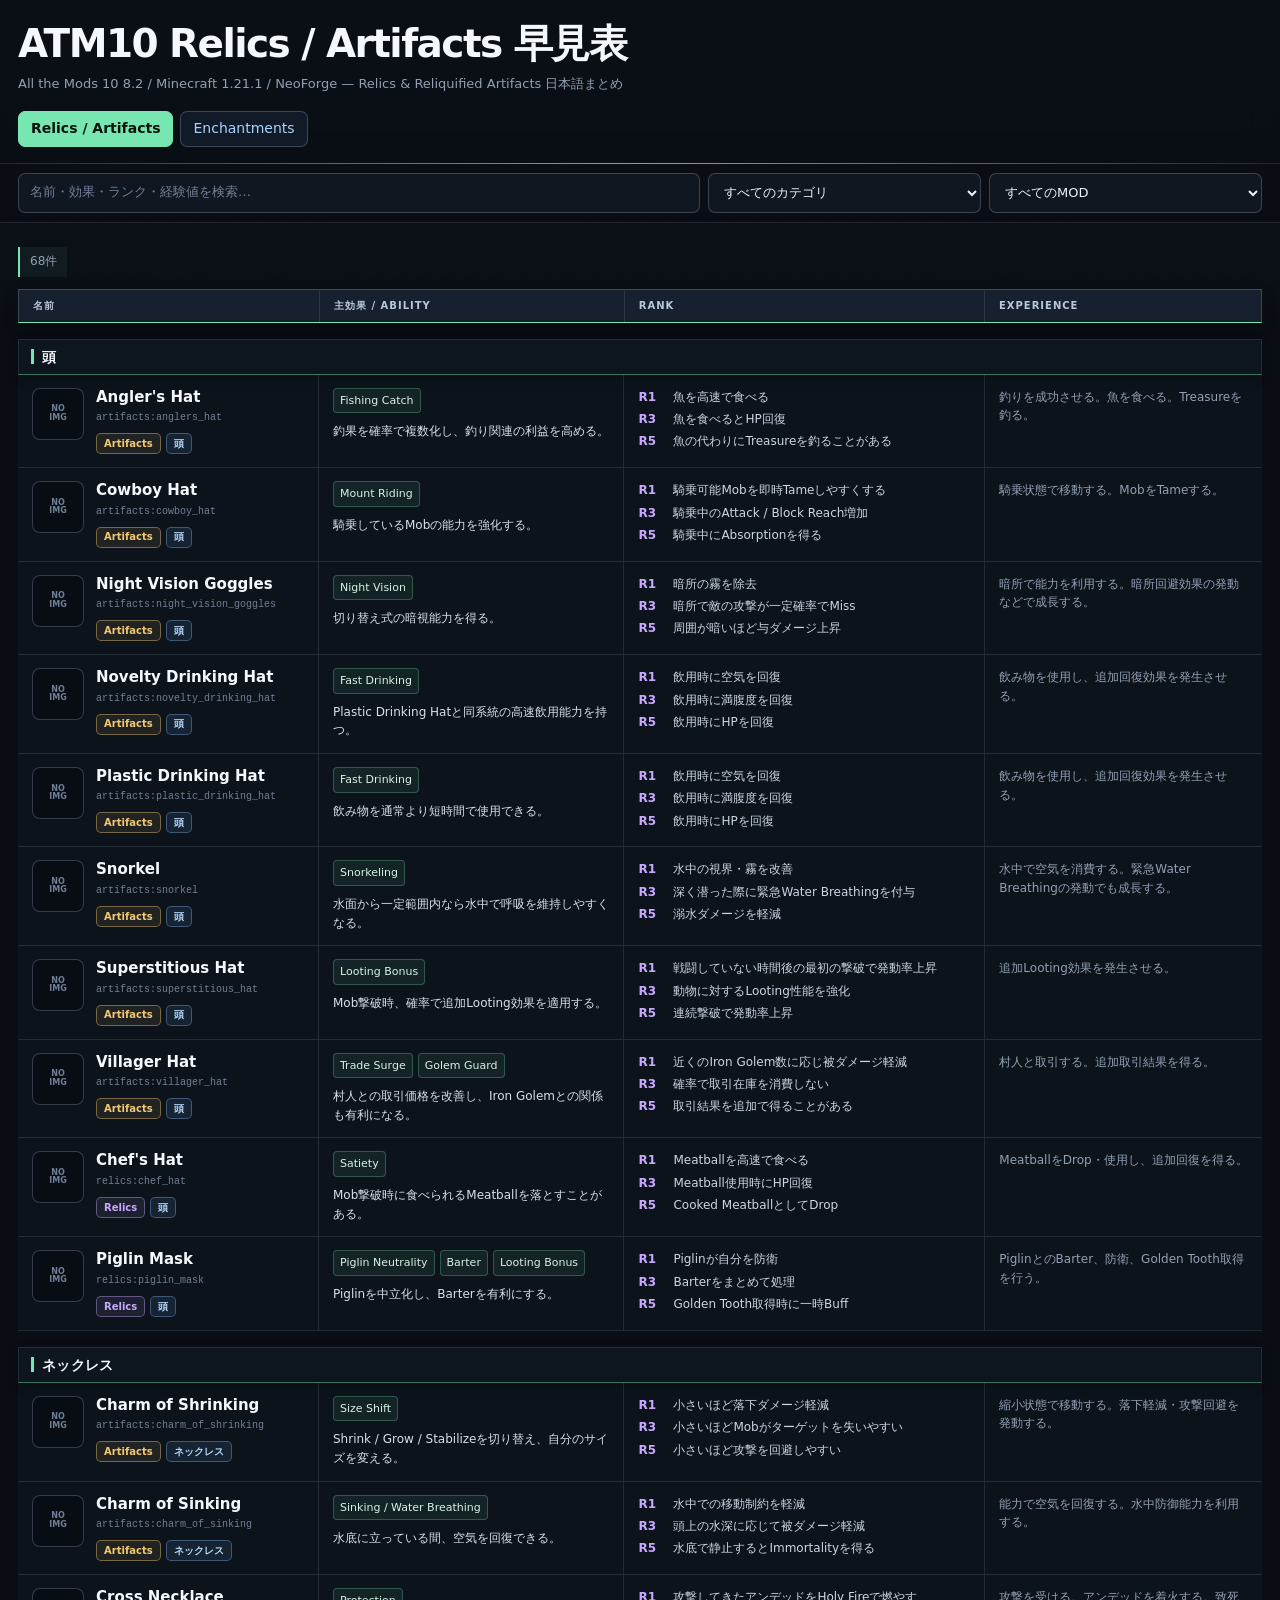
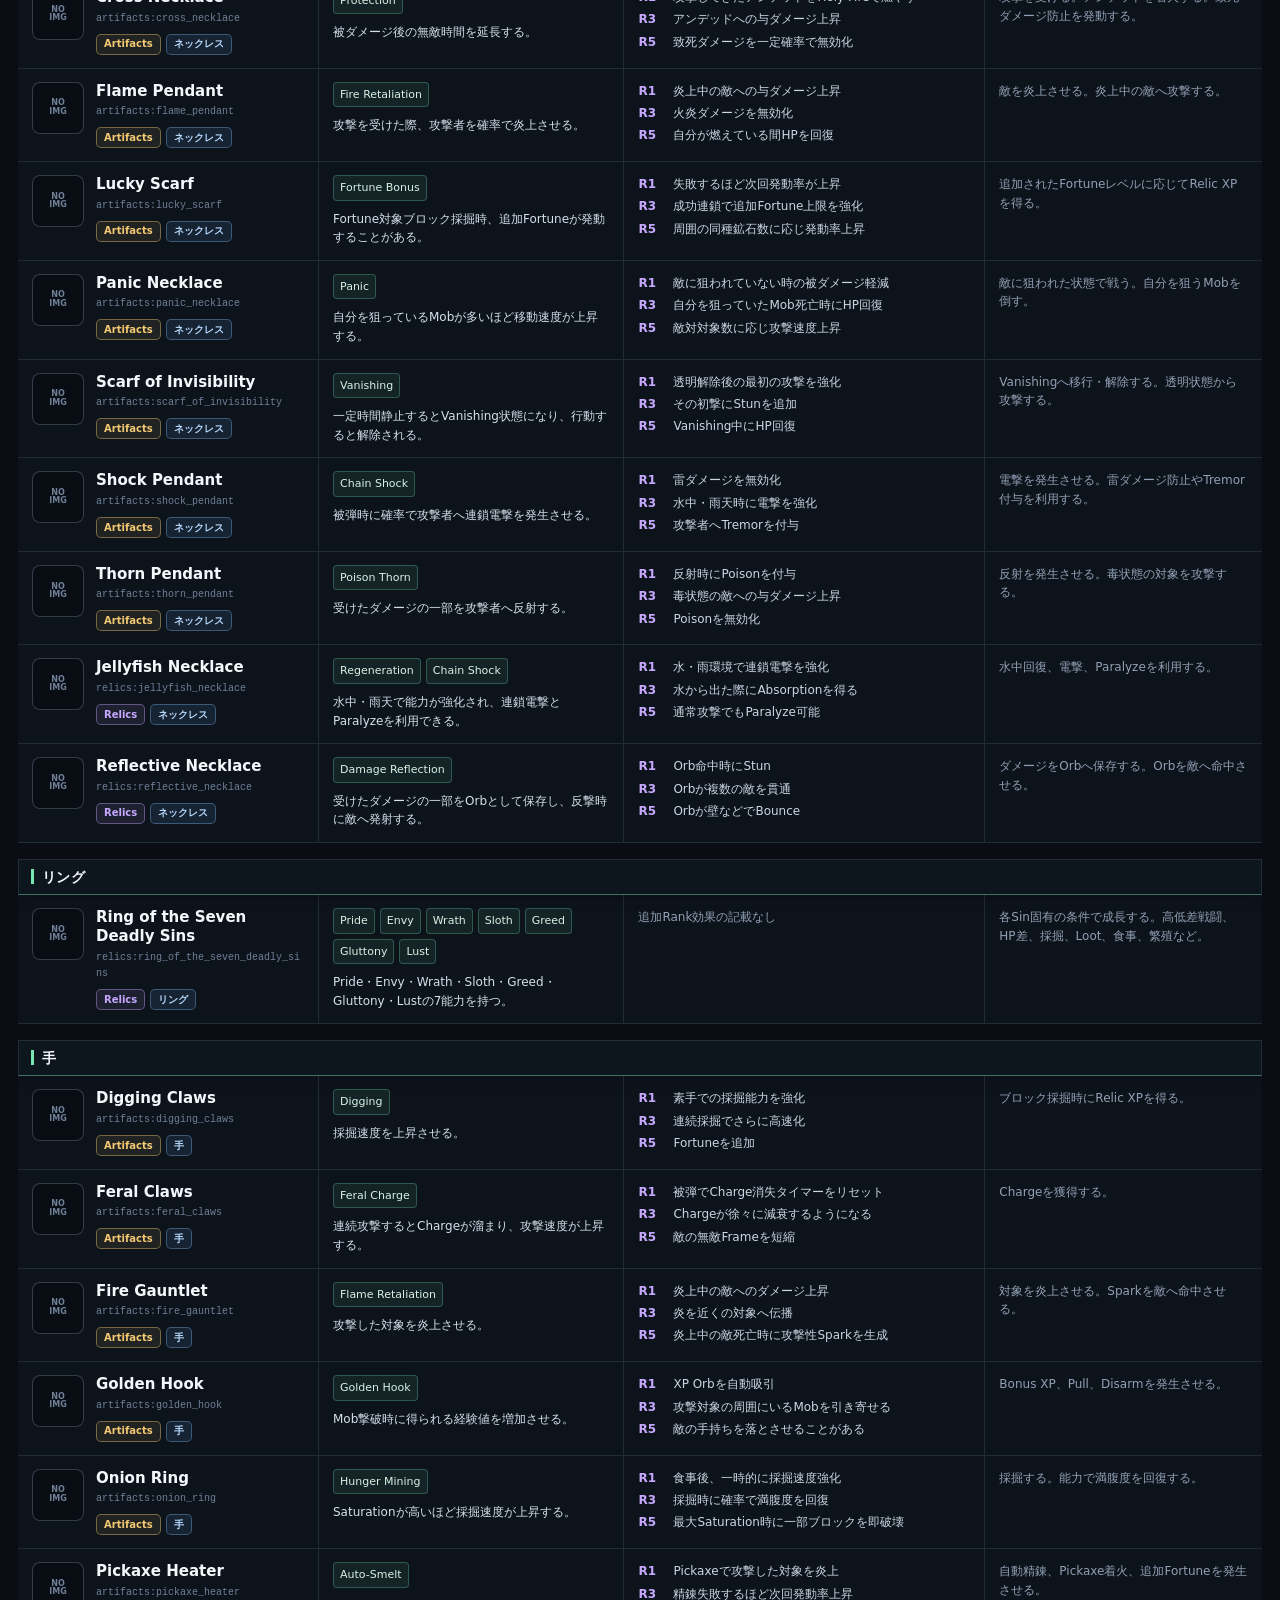
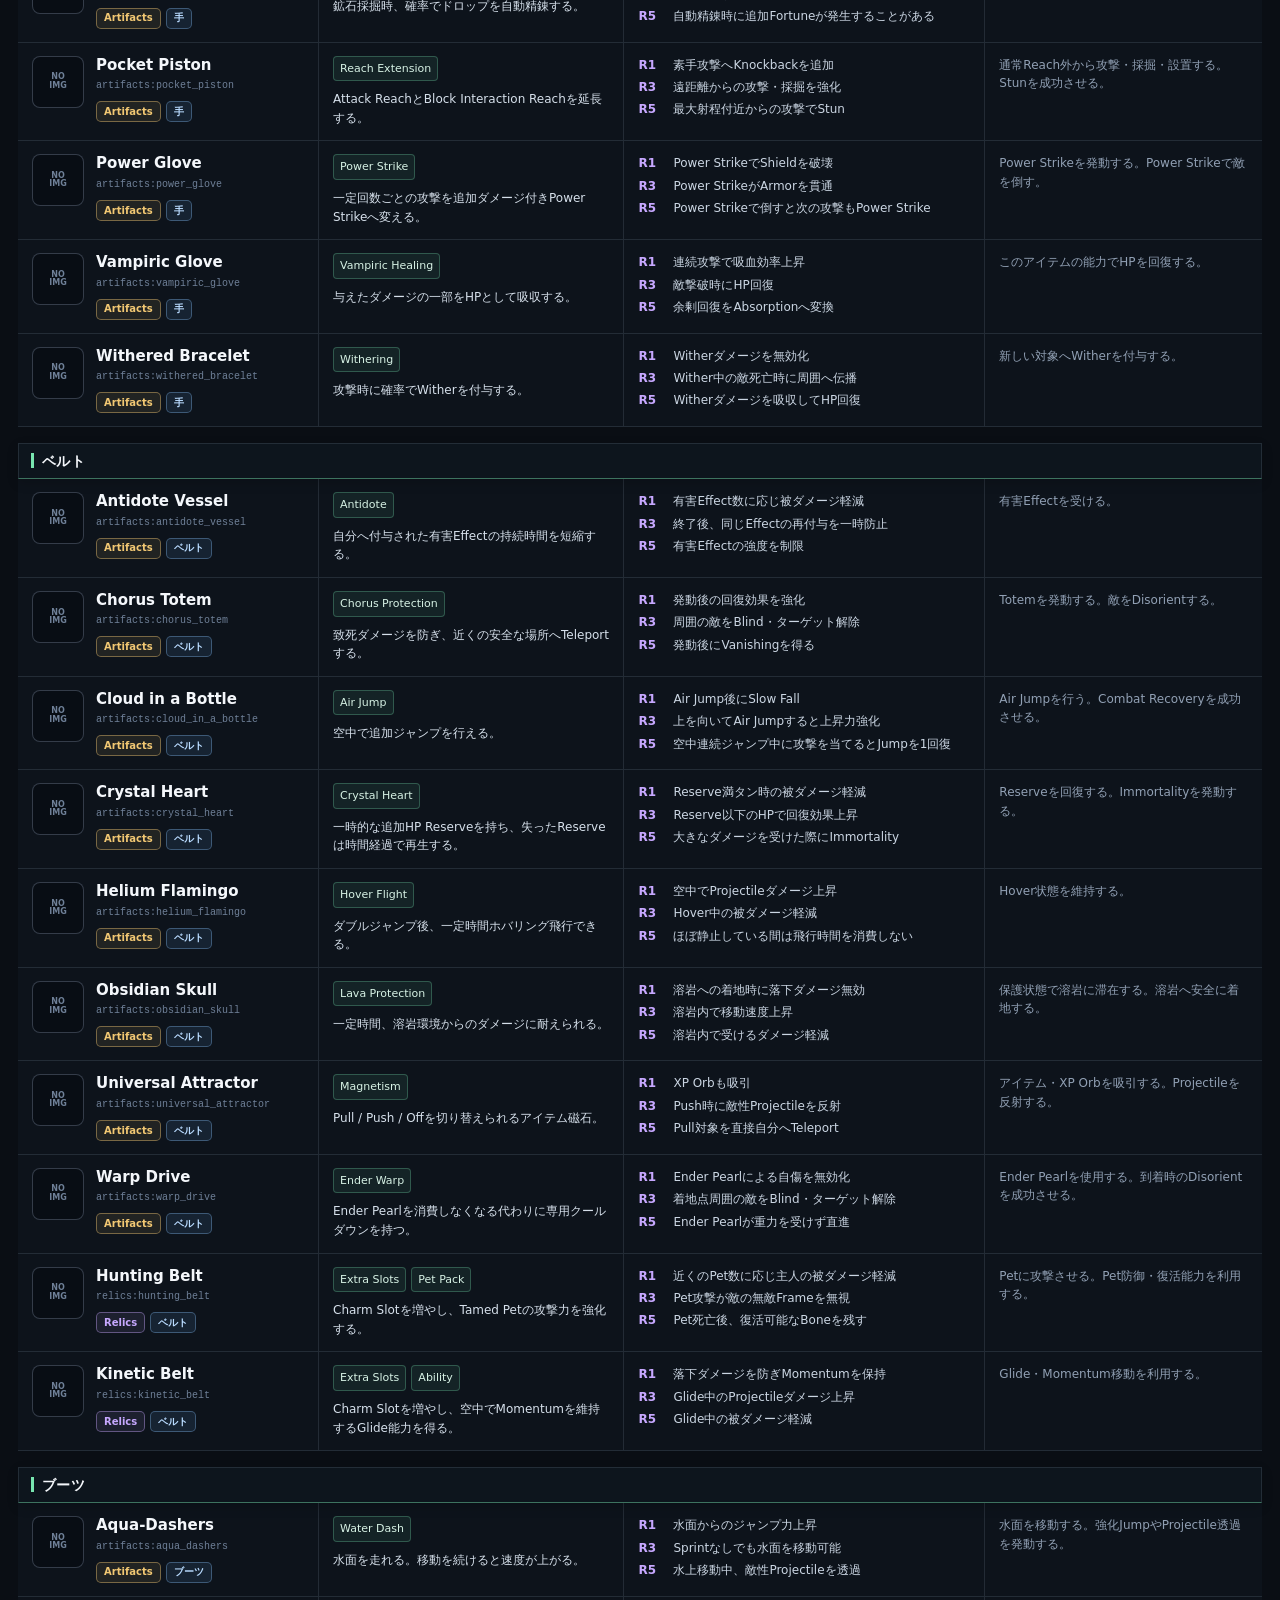
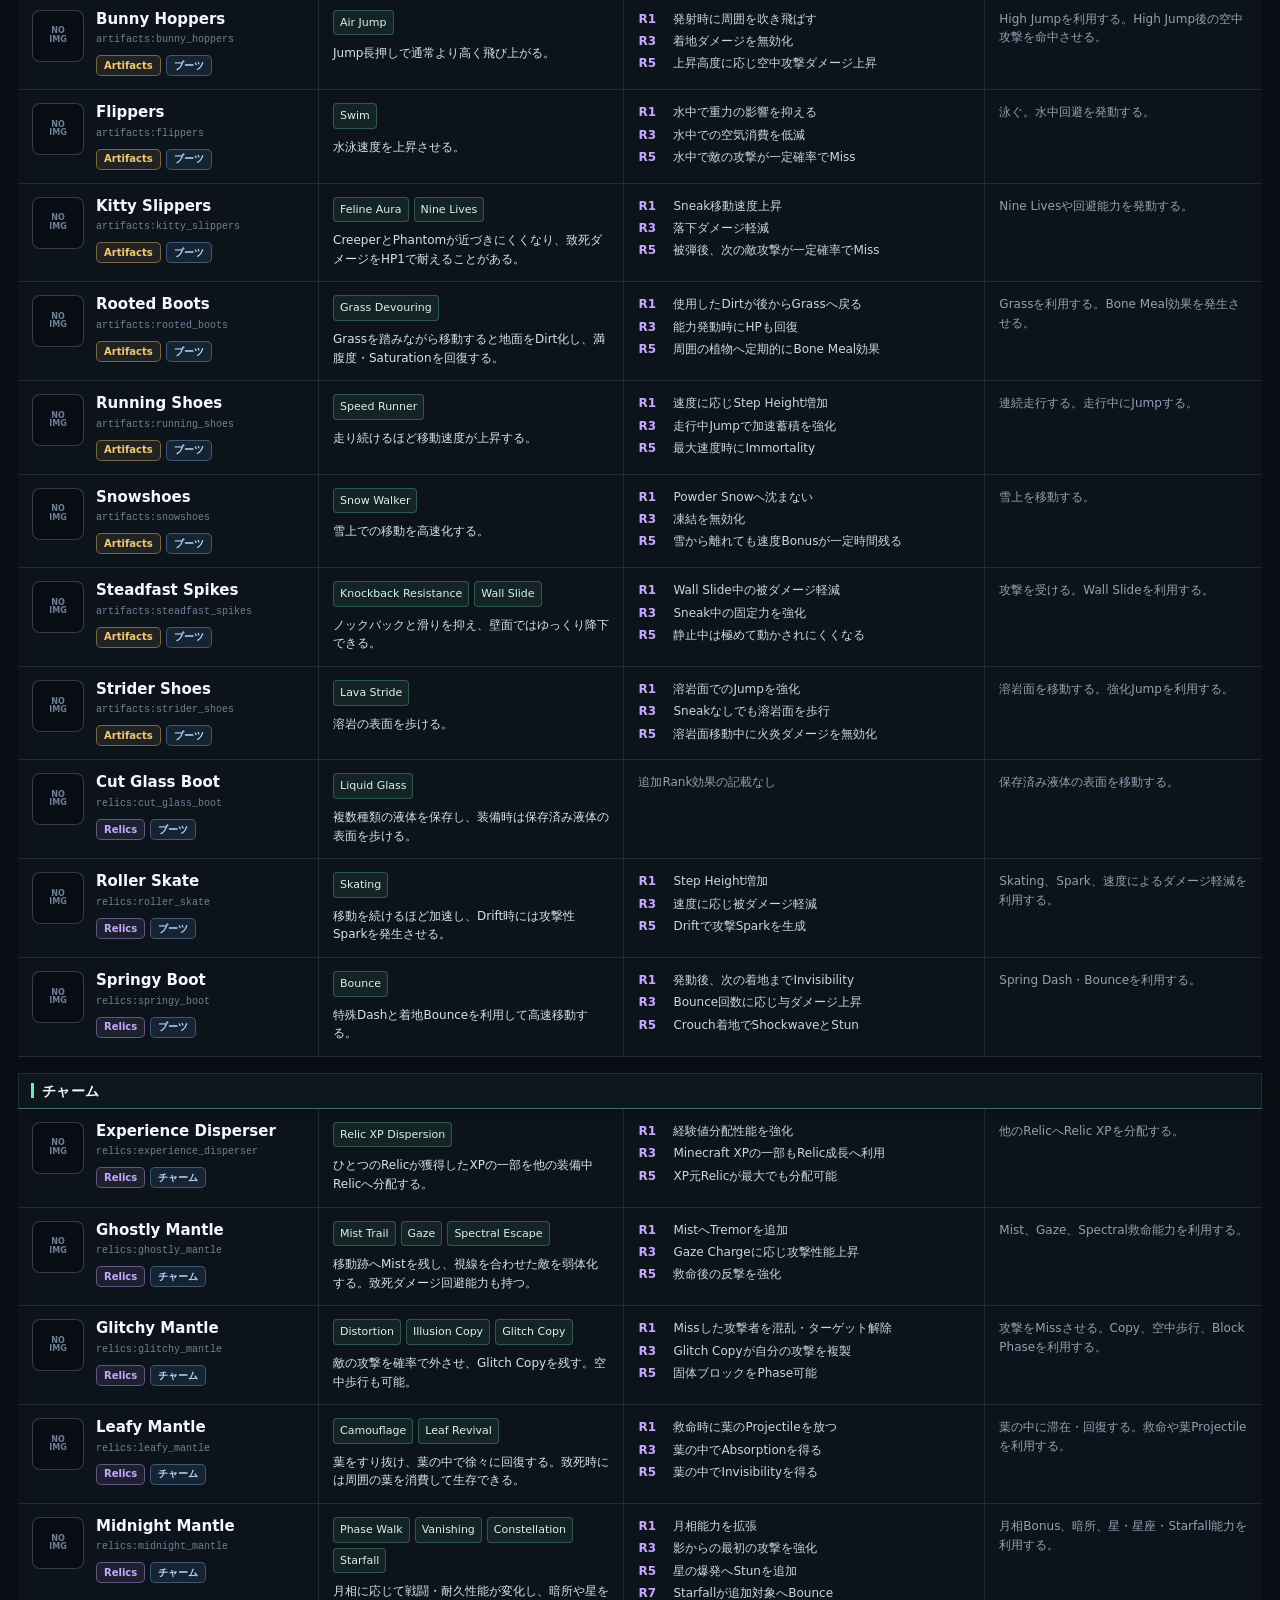
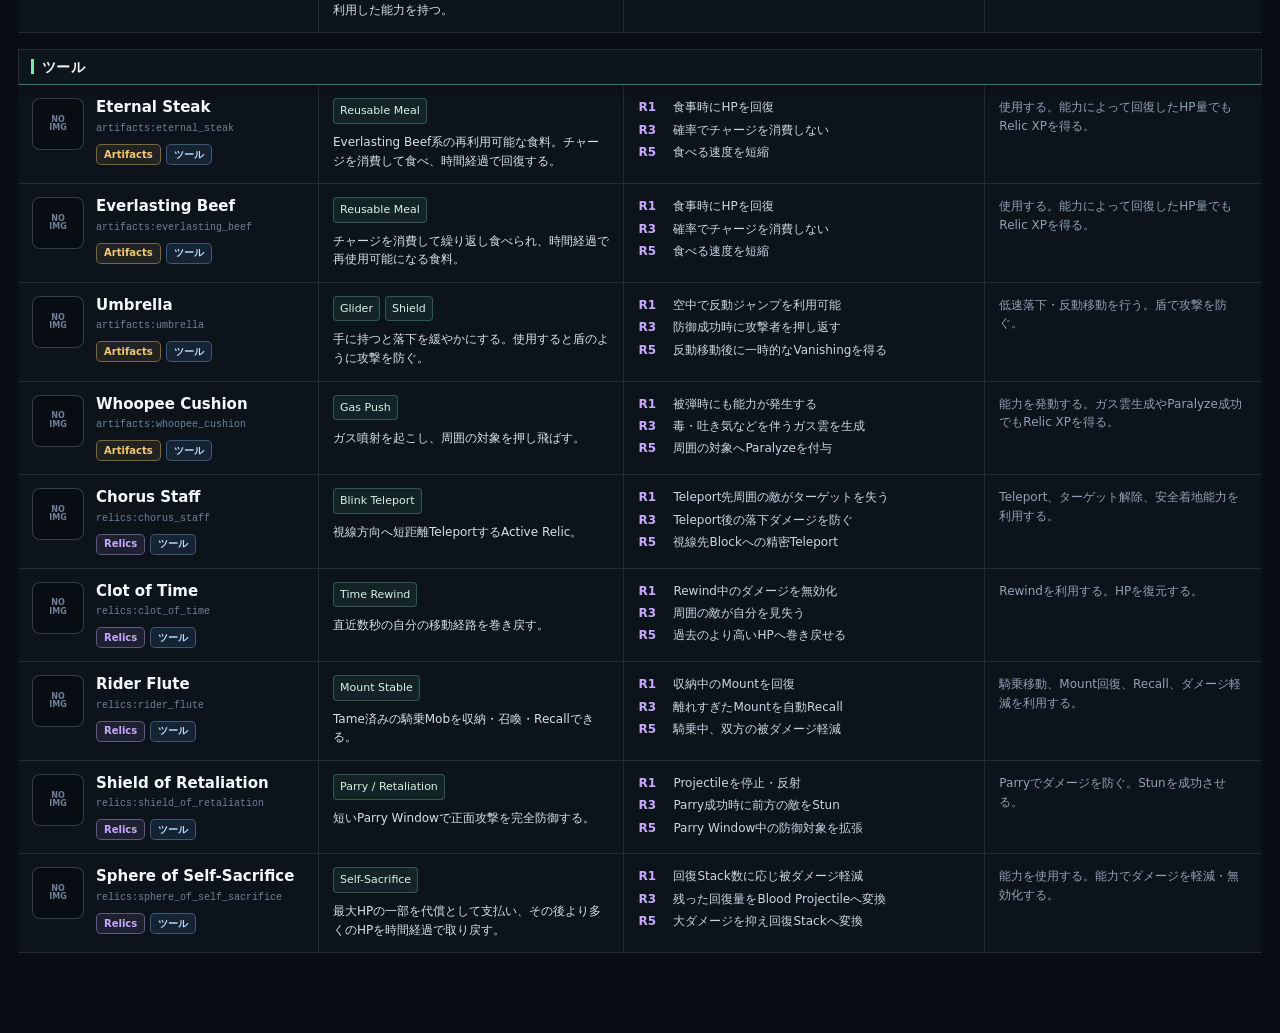
==== commit 0bd07c21: "Publish organized ATM10 reference pages" ====
--- a/index.html
+++ b/index.html
@@ -634,11 +634,11 @@
           class="control"
           type="search"
           autocomplete="off"
-          placeholder="名前・効果・ランク・レベルアップ条件を検索…"
+          placeholder="名前・効果・ランク・経験値を検索…"
         />
 
         <select id="slotFilter" class="control">
-          <option value="">すべての部位</option>
+          <option value="">すべてのカテゴリ</option>
         </select>
 
         <select id="modFilter" class="control">
@@ -651,6 +651,12 @@
 
     <main class="container">
       <div id="summary" class="summary" aria-live="polite"></div>
+      <div class="relic-table-header" role="row" aria-label="Relics一覧の列">
+        <div>名前</div>
+        <div>主効果 / Ability</div>
+        <div>Rank</div>
+        <div>Experience</div>
+      </div>
       <div id="content"></div>
     </main>
 
@@ -1661,18 +1667,13 @@
 
       const slotOrder = [
         "頭",
-        "顔",
-        "背中",
-        "首飾り",
-        "腰",
+        "ネックレス",
+        "リング",
         "手",
-        "足",
-        "指輪",
+        "ベルト",
+        "ブーツ",
         "チャーム",
-        "手持ち",
-        "手持ち / Shield",
-        "手持ち / Food",
-        "手持ち / Utility",
+        "ツール",
       ];
 
       const search = document.getElementById("search");
@@ -2210,40 +2211,123 @@
           .toLowerCase();
       }
 
-      function humanizeAbility(id) {
-        return String(id)
-          .replaceAll("_", " ")
-          .replace(/\b\w/g, (character) => character.toUpperCase());
+      const ABILITY_LABELS = {
+        fog: "Mist Trail",
+        gaze: "Gaze",
+        spectral_escape: "Spectral Escape",
+        distortion: "Distortion",
+        illusion: "Illusion Copy",
+        glitch: "Glitch Copy",
+        camouflage: "Camouflage",
+        revival: "Leaf Revival",
+        phase: "Phase Walk",
+        invisibility: "Vanishing",
+        constellation: "Constellation",
+        starfall: "Starfall",
+        slots: "Extra Slots",
+        pack: "Pet Pack",
+        dispersion: "Relic XP Dispersion",
+        blink: "Blink Teleport",
+        rewind: "Time Rewind",
+        glass: "Liquid Glass",
+        skating: "Skating",
+        bounce: "Bounce",
+        satiety: "Satiety",
+        neutrality: "Piglin Neutrality",
+        barter: "Barter",
+        looting: "Looting Bonus",
+        regeneration: "Regeneration",
+        shock: "Chain Shock",
+        reflection: "Damage Reflection",
+        stable: "Mount Stable",
+        retaliation: "Parry / Retaliation",
+        sacrifice: "Self-Sacrifice",
+        hunger_mining: "Hunger Mining",
+        withering: "Withering",
+        antidote: "Antidote",
+        chorus: "Chorus Protection",
+        jump: "Air Jump",
+        heart: "Crystal Heart",
+        flying: "Hover Flight",
+        lava: "Lava Protection",
+        magnetism: "Magnetism",
+        warp: "Ender Warp",
+        meal: "Reusable Meal",
+        water_dash: "Water Dash",
+        swim: "Swim",
+        feline_aura: "Feline Aura",
+        nine_lives: "Nine Lives",
+        devouring: "Grass Devouring",
+        runner: "Speed Runner",
+        snow: "Snow Walker",
+        resistance: "Knockback Resistance",
+        wall_slide: "Wall Slide",
+        lava_stride: "Lava Stride",
+        digging: "Digging",
+        feral: "Feral Charge",
+        flame: "Flame Retaliation",
+        hook: "Golden Hook",
+        heating: "Auto-Smelt",
+        piston: "Reach Extension",
+        power: "Power Strike",
+        vampire: "Vampiric Healing",
+        catch: "Fishing Catch",
+        riding: "Mount Riding",
+        drinking: "Fast Drinking",
+        vision: "Night Vision",
+        snorkeling: "Snorkeling",
+        trade_surge: "Trade Surge",
+        golem_guard: "Golem Guard",
+        push: "Gas Push",
+        size: "Size Shift",
+        sinking: "Sinking / Water Breathing",
+        protection: "Protection",
+        fire: "Fire Retaliation",
+        fortune: "Fortune Bonus",
+        panic: "Panic",
+        poison: "Poison Thorn",
+        glider: "Glider",
+        shield: "Shield",
+        pride: "Pride",
+        envy: "Envy",
+        wrath: "Wrath",
+        sloth: "Sloth",
+        greed: "Greed",
+        gluttony: "Gluttony",
+        lust: "Lust",
+      };
+
+      function abilityLabel(id) {
+        return ABILITY_LABELS[id] ?? "Ability";
       }
 
       function detailHtml(item) {
         const abilities = item.abilities.length
           ? item.abilities
-              .map((ability) => `<span class="ability-chip">${escapeHtml(humanizeAbility(ability))}</span>`)
+              .map((ability) => `<span class="ability-chip">${escapeHtml(abilityLabel(ability))}</span>`)
               .join("")
-          : `<span class="muted">能力名を確認できず</span>`;
+          : '<span class="ability-chip">特殊能力</span>';
 
         return `
-          <div class="relic-facts">
-            <section class="fact-group">
-              <h3>Ability</h3>
-              <div class="ability-chips">${abilities}</div>
-            </section>
-            <section class="fact-group">
-              <h3>Rank Modifiers</h3>
-              ${ranksHtml(item.ranks)}
-            </section>
-            <section class="fact-group experience-group">
-              <h3>Experience</h3>
-              <p>${escapeHtml(item.xp)}</p>
-            </section>
+          <div class="fact-group ability-group">
+            <h3>Ability</h3>
+            <div class="ability-chips">${abilities}</div>
+            <p class="ability-description">${escapeHtml(item.main)}</p>
+          </div>
+          <div class="fact-group rank-group">
+            <h3>Rank Modifiers</h3>
+            ${ranksHtml(item.ranks)}
+          </div>
+          <div class="fact-group experience-group">
+            <h3>Experience</h3>
+            <p>${escapeHtml(item.xp)}</p>
           </div>`;
       }
 
       function rowHtml(item) {
         return `
     <article class="relic-row" data-relic="${escapeHtml(item.registry)}">
-      <div class="relic-primary">
+      <div class="relic-name-cell">
         <div class="item">
 
           <div class="icon-frame">
@@ -2286,7 +2370,6 @@
           </div>
 
         </div>
-        <p class="relic-effect">${escapeHtml(item.main)}</p>
       </div>
       ${detailHtml(item)}
     </article>
@@ -2322,7 +2405,9 @@
         const renderedItems = [];
 
         for (const slot of slotOrder) {
-          const slotItems = filtered.filter((item) => item.slot === slot);
+          const slotItems = filtered
+            .filter((item) => item.slot === slot)
+            .sort((a, b) => a.mod.localeCompare(b.mod) || a.name.localeCompare(b.name, "en"));
 
           if (!slotItems.length) {
             continue;
@@ -2340,7 +2425,6 @@
       <section class="slot-section" id="slot-${escapeHtml(slot)}">
         <div class="section-heading">
           <h2 class="slot-title">${escapeHtml(slot)}</h2>
-          <span class="section-count">${slotItems.length}件</span>
         </div>
         <div class="relic-list">${rows.join("")}</div>
       </section>`;
@@ -2357,7 +2441,7 @@
         content.innerHTML = html;
 
         if (summary) {
-          summary.textContent = `${filtered.length} / ${normalized.length} 件を表示中 — Ability・Rank・Experienceを一覧表示`;
+          summary.textContent = `${filtered.length}件`;
         }
 
         renderVersion += 1;
--- a/styles.css
+++ b/styles.css
@@ -16,6 +16,7 @@
   --danger: #ff9ea7;
   --header-height: 150px;
   --filter-height: 72px;
+  --table-header-height: 42px;
   --radius: 9px;
   color-scheme: dark;
 }
@@ -220,8 +221,62 @@
 .no-rank, .muted { color: var(--muted); }
 .empty { margin-top: 20px; padding: 40px 20px; color: var(--muted); border: 1px dashed var(--line-strong); text-align: center; }
 
+/* Relics database grid ------------------------------------------------ */
+.relic-table-header {
+  position: sticky;
+  top: calc(var(--site-header-height, var(--header-height)) + var(--filter-bar-height, var(--filter-height)));
+  z-index: 30;
+  display: grid;
+  grid-template-columns: minmax(300px, .92fr) minmax(0, 1.1fr) minmax(220px, 1.3fr) minmax(180px, 1fr);
+  min-height: var(--table-header-height);
+  align-items: center;
+  color: #b9c8d9;
+  border: 1px solid var(--line-strong);
+  border-bottom-color: var(--accent);
+  background: rgba(23, 34, 48, .96);
+  box-shadow: 0 5px 16px rgba(0, 0, 0, .2);
+  font-size: 10px;
+  font-weight: 800;
+  letter-spacing: .1em;
+  text-transform: uppercase;
+}
+.relic-table-header > div { padding: 8px 14px; border-left: 1px solid var(--line); }
+.relic-table-header > div:first-child { border-left: 0; }
+.slot-section { scroll-margin-top: calc(var(--site-header-height, var(--header-height)) + var(--filter-bar-height, var(--filter-height)) + var(--table-header-height)); }
+.section-heading {
+  position: sticky;
+  top: calc(var(--site-header-height, var(--header-height)) + var(--filter-bar-height, var(--filter-height)) + var(--table-header-height));
+  z-index: 20;
+  display: flex;
+  align-items: center;
+  justify-content: flex-start;
+  min-height: 36px;
+  margin: 16px 0 0;
+  padding: 5px 12px;
+  border: 1px solid var(--line);
+  border-bottom-color: rgba(120, 230, 176, .45);
+  background: rgba(14, 22, 31, .96);
+  box-shadow: 0 4px 12px rgba(0, 0, 0, .16);
+}
+.slot-title { font-size: 14px; letter-spacing: .02em; }
+.slot-title::before { width: 3px; height: 15px; margin-right: 8px; }
+.relic-list { border-top: 0; }
+.relic-row {
+  display: grid;
+  grid-template-columns: minmax(300px, .92fr) minmax(0, 1.1fr) minmax(220px, 1.3fr) minmax(180px, 1fr);
+  gap: 0;
+  border-bottom: 1px solid var(--line);
+  background: rgba(16, 23, 32, .68);
+}
+.relic-name-cell, .relic-row > .fact-group { min-width: 0; padding: 13px 14px; }
+.relic-row > .fact-group { border-left: 1px solid var(--line); }
+.ability-description { margin: 9px 0 0 !important; color: #d6e0eb !important; }
+.relic-row > .fact-group h3 { display: none; }
+.relic-row > .fact-group .rank-list { padding-top: 1px; }
+.relic-row > .fact-group.experience-group p::before { content: ""; }
+
 /* Enchantments ------------------------------------------------------- */
-.enchantment-table { overflow-x: auto; border: 1px solid var(--line); background: rgba(16, 23, 32, .72); }
+.enchantment-table { overflow: visible; border: 1px solid var(--line); background: rgba(16, 23, 32, .72); }
 .enchantment-table table { width: 100%; min-width: 980px; border-collapse: collapse; table-layout: fixed; }
 .enchant-name-col { width: 27%; }
 .enchant-equipment-col { width: 15%; }
@@ -242,7 +297,8 @@
 .status-special { color: #ffe2a0; border-color: rgba(242,200,115,.4); background: rgba(242,200,115,.1); }
 .status-inactive { color: var(--danger); border-color: rgba(255,158,167,.4); background: rgba(255,158,167,.09); }
 .effect-cell { color: #e0e8f1 !important; line-height: 1.65; }
-.conflict-cell { display: flex; flex-wrap: wrap; gap: 4px; color: #b9c8d9 !important; }
+.conflict-cell { color: #b9c8d9 !important; }
+.conflict-tags { display: flex; flex-wrap: wrap; gap: 4px; }
 .conflict-tag { color: #d7c5ff; border-color: rgba(199,168,255,.25); background: rgba(199,168,255,.07); }
 .note { margin: 18px 0 0; color: var(--muted); font-size: 12px; }
 
@@ -278,6 +334,16 @@
   .icon-frame { width: 48px; height: 48px; flex-basis: 48px; }
   .icon-frame img, .icon-frame canvas { width: 40px; height: 40px; max-width: 40px; max-height: 40px; }
 }
+@media (max-width: 1040px) {
+  .relic-table-header { display: none; }
+  .relic-row > .fact-group h3 { display: block; }
+  .enchantment-table { overflow-x: auto; }
+  .enchantment-table th { position: static; }
+  .section-heading {
+    top: calc(var(--site-header-height, var(--header-height)) + var(--filter-bar-height, var(--filter-height)));
+  }
+  .slot-section { scroll-margin-top: calc(var(--site-header-height, var(--header-height)) + var(--filter-bar-height, var(--filter-height))); }
+}
 @media (prefers-reduced-motion: reduce) {
   *, *::before, *::after { scroll-behavior: auto !important; transition-duration: .01ms !important; animation-duration: .01ms !important; }
 }
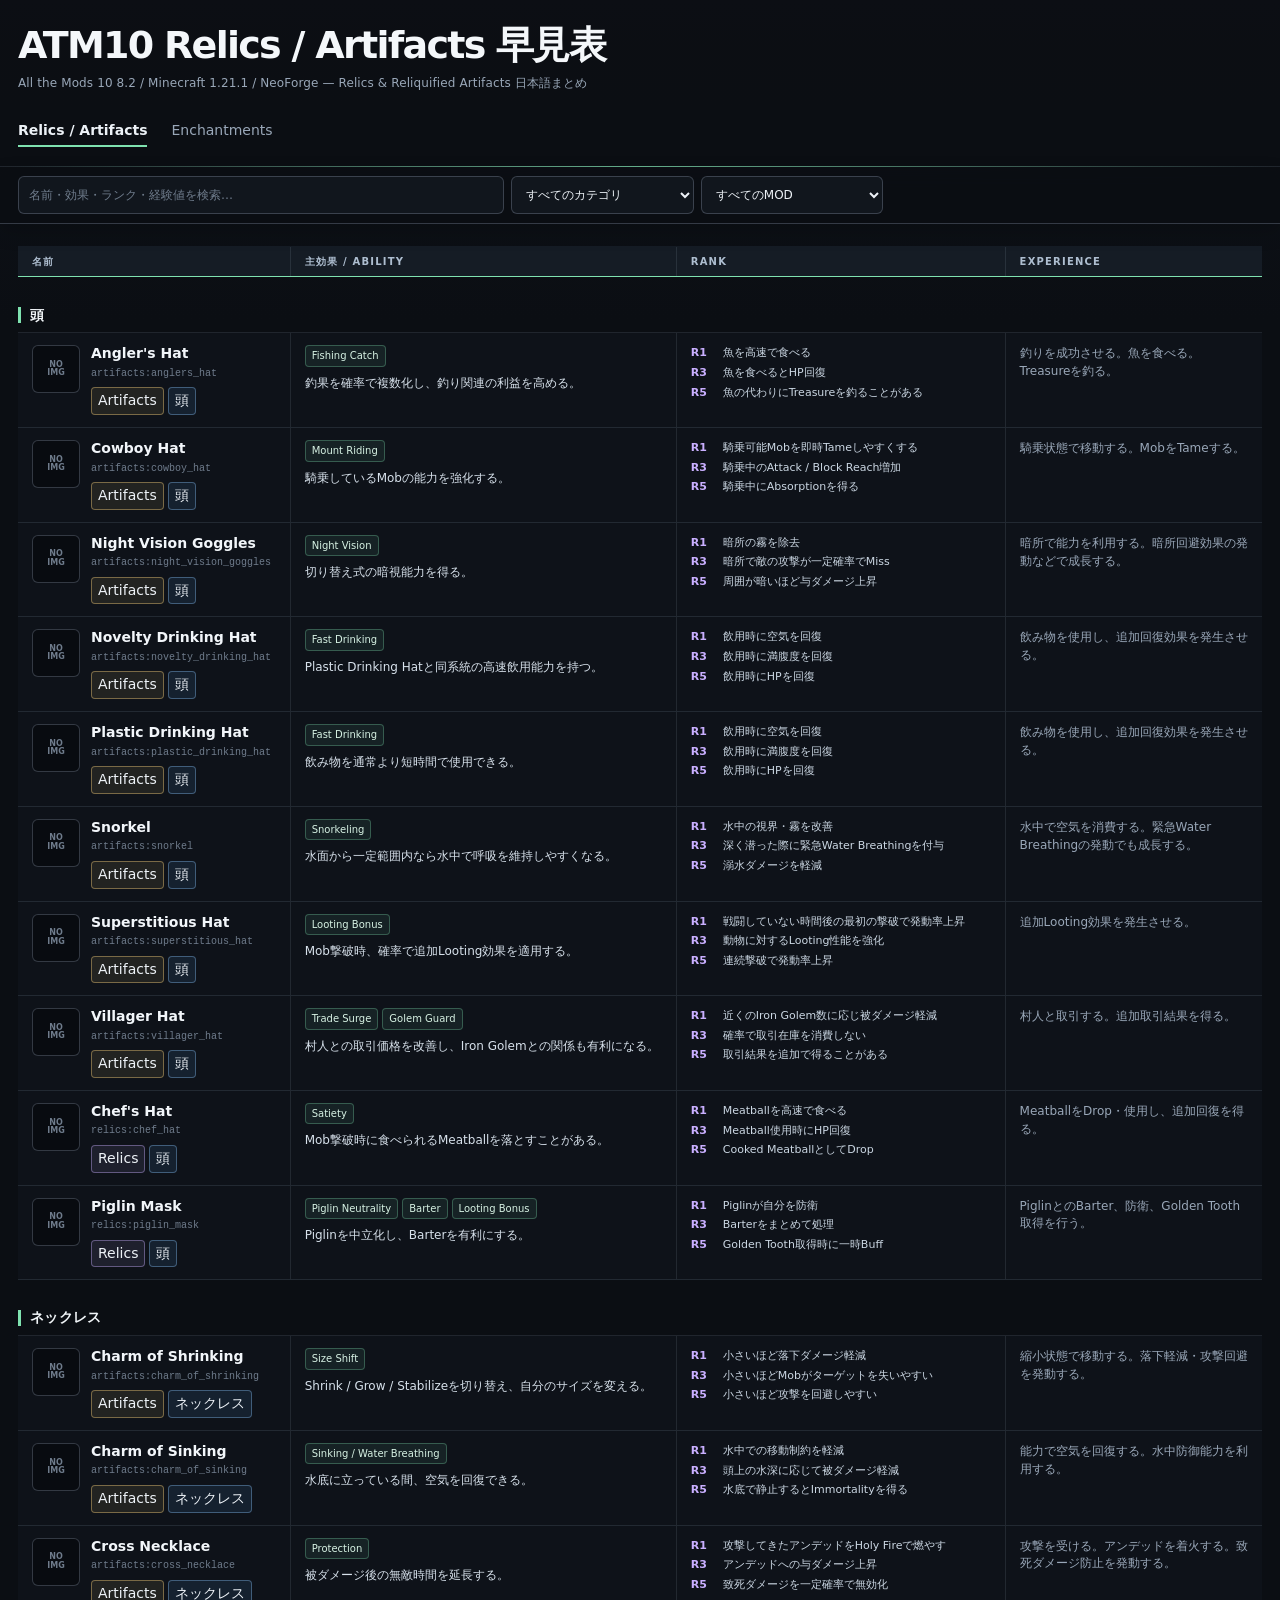
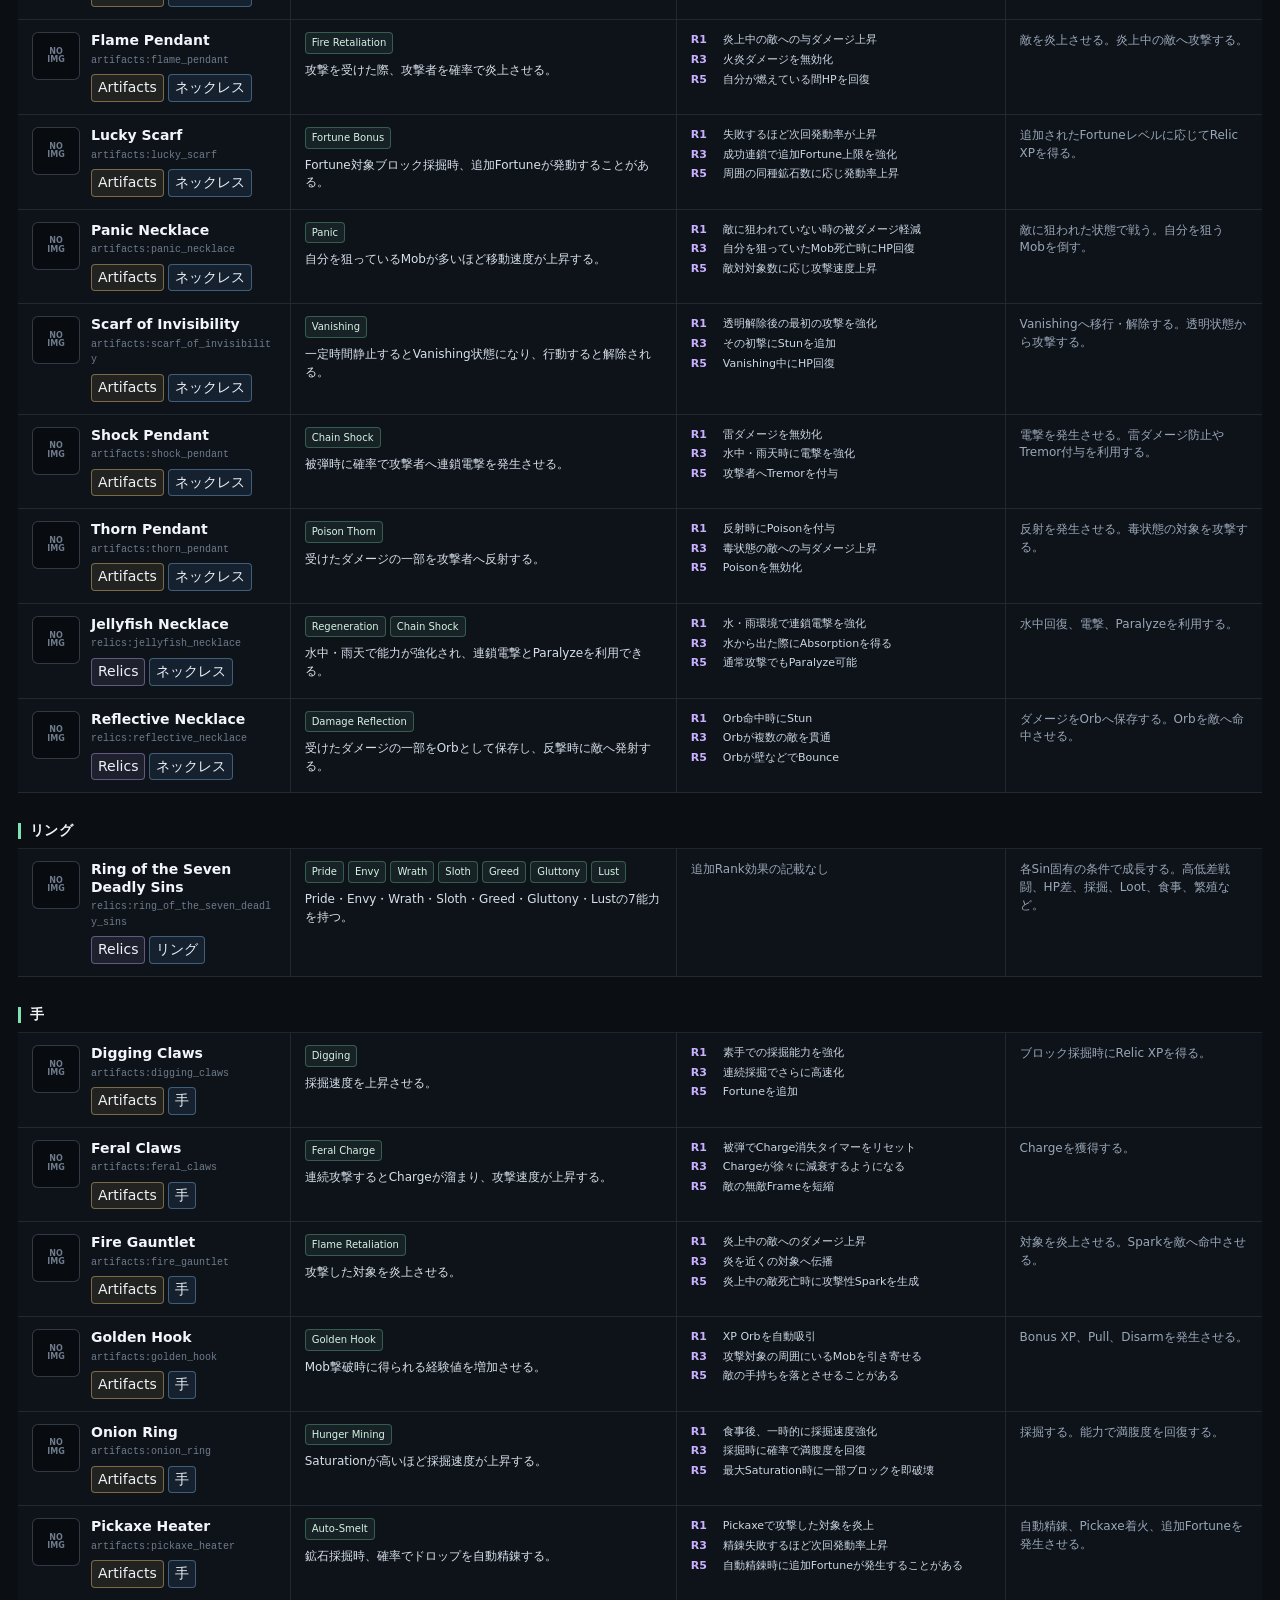
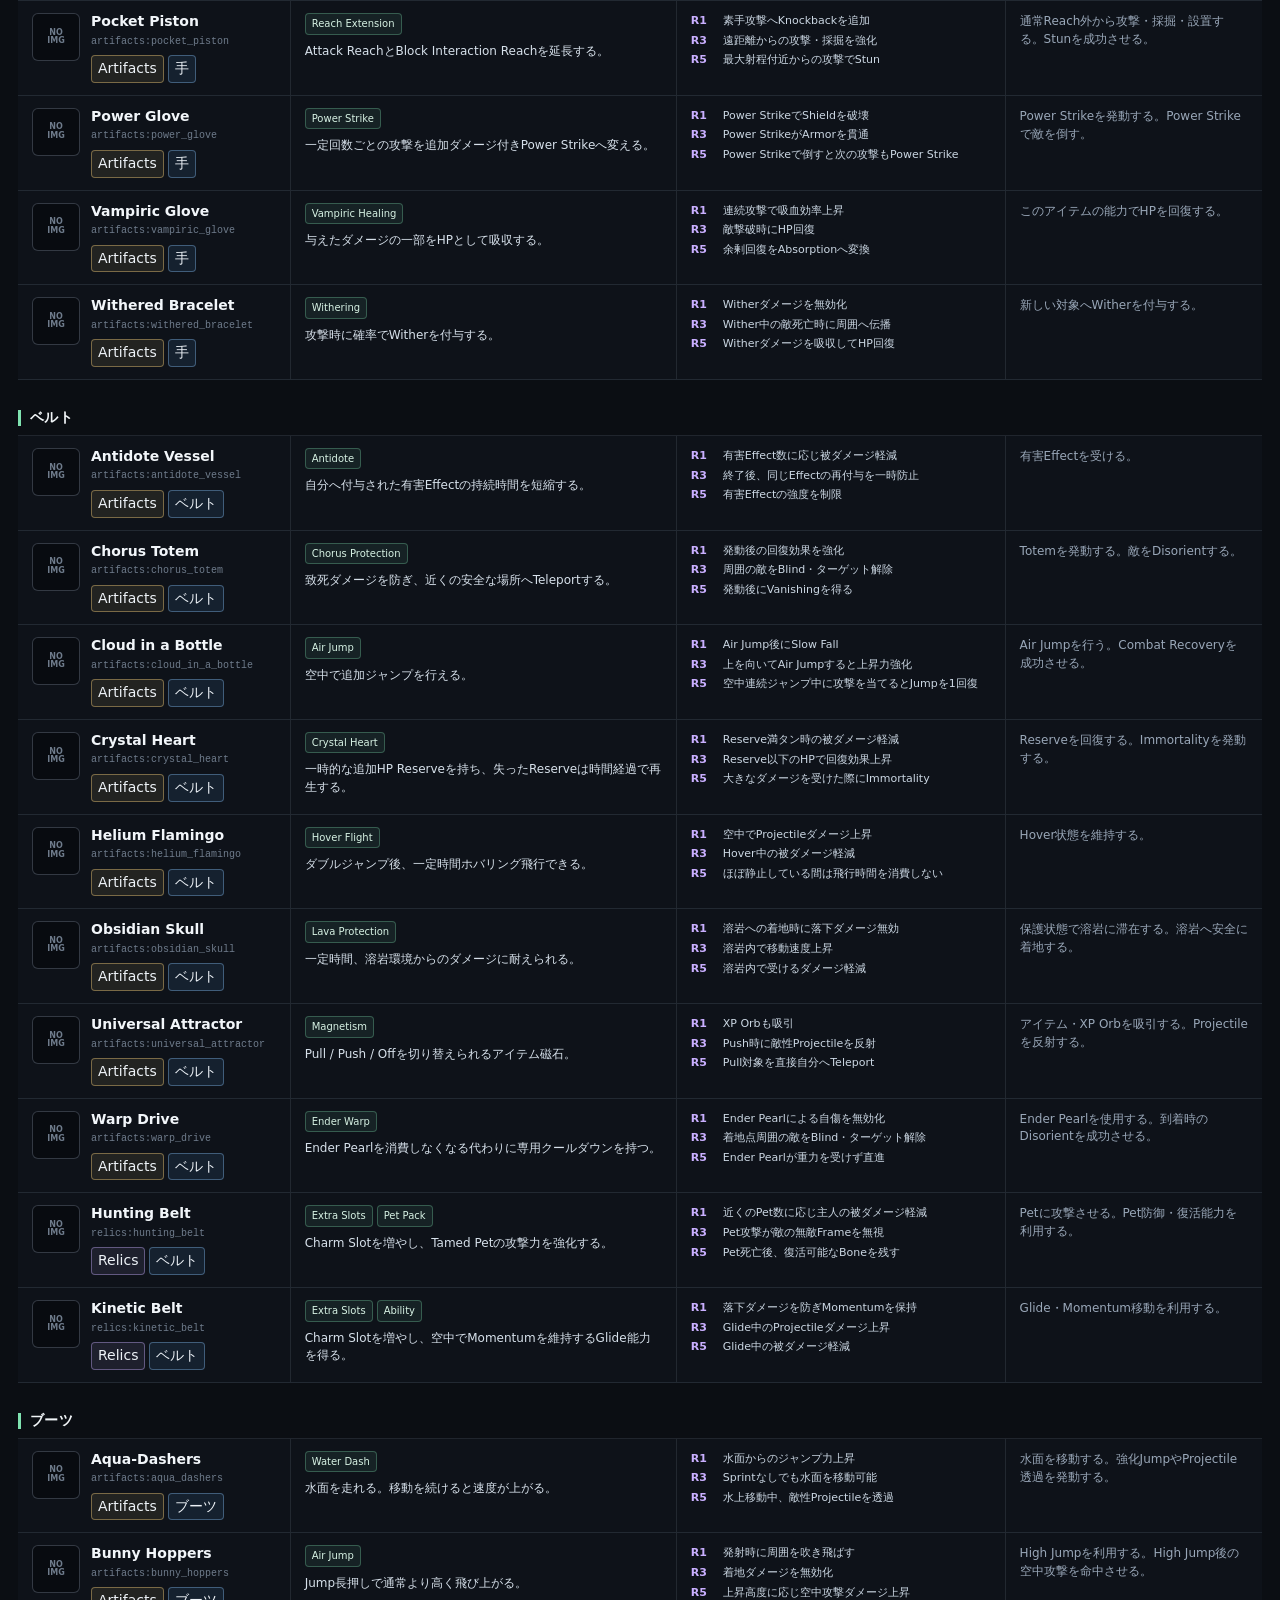
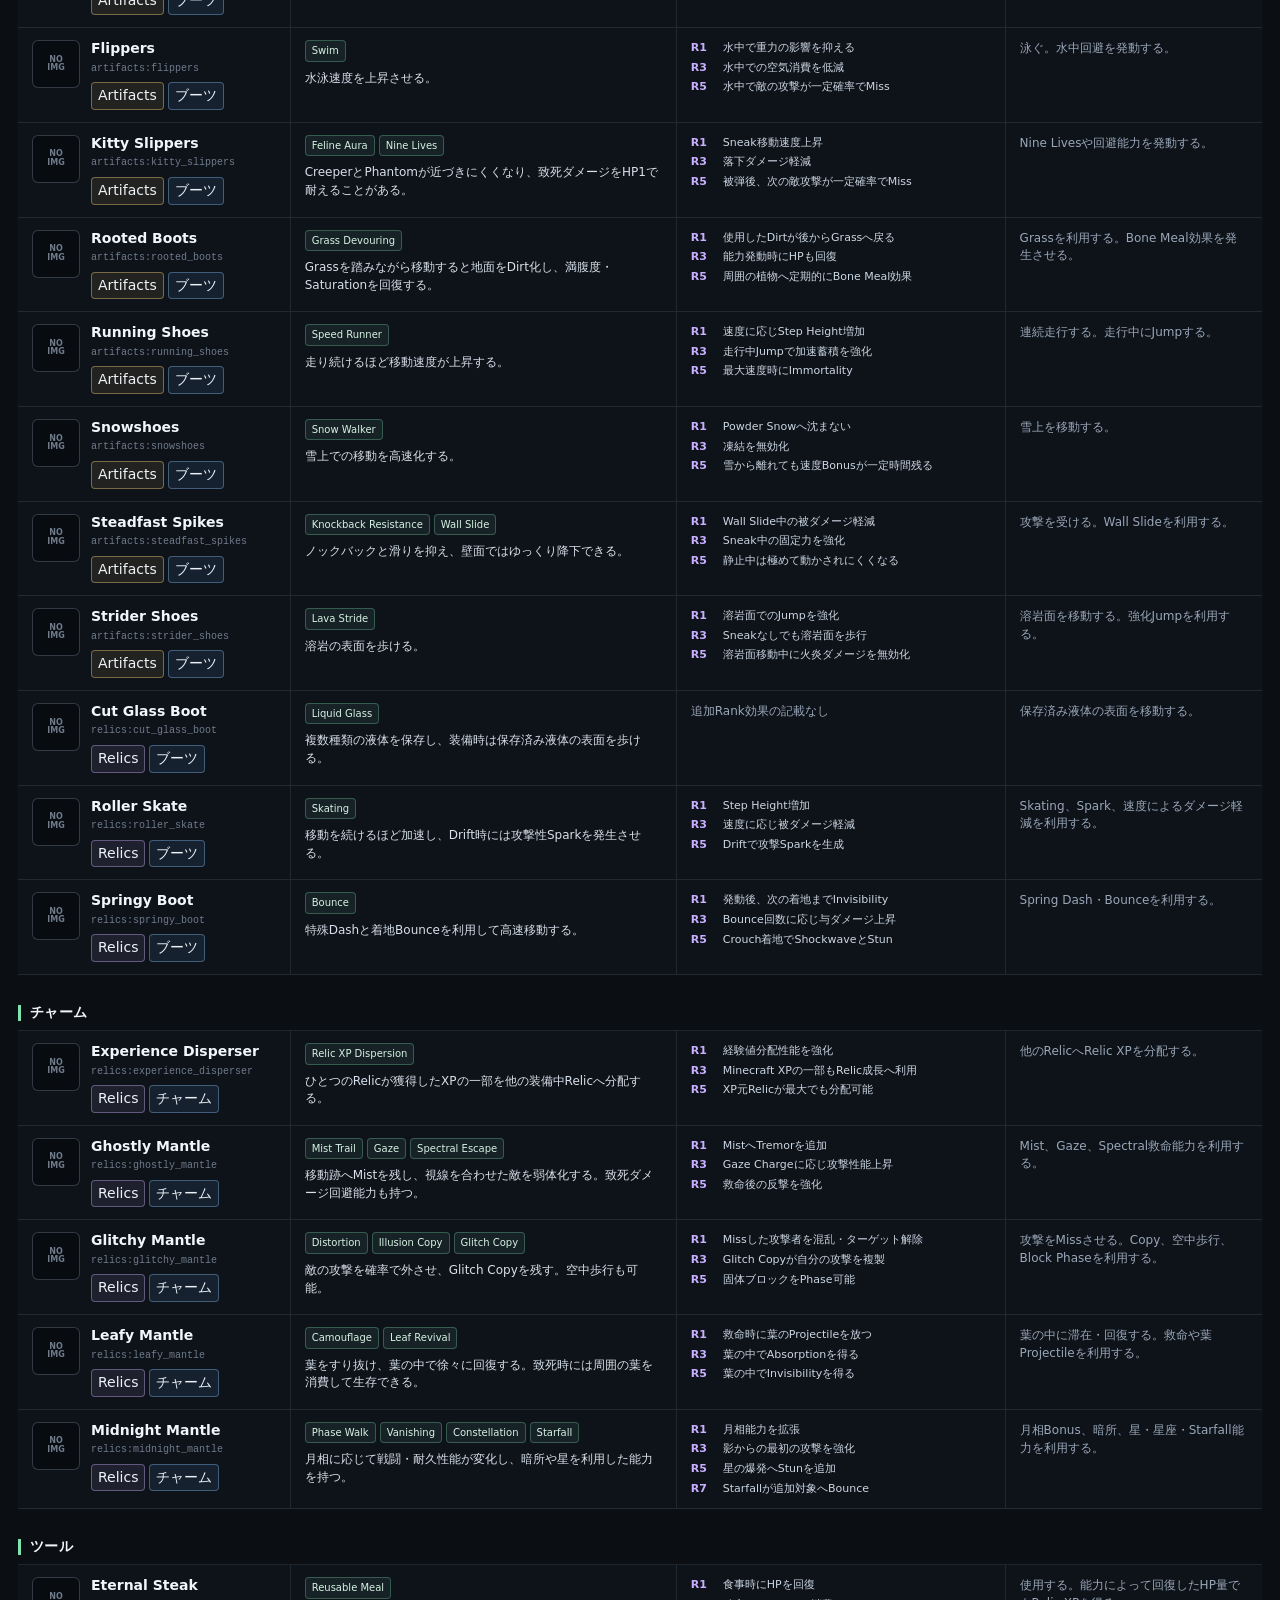
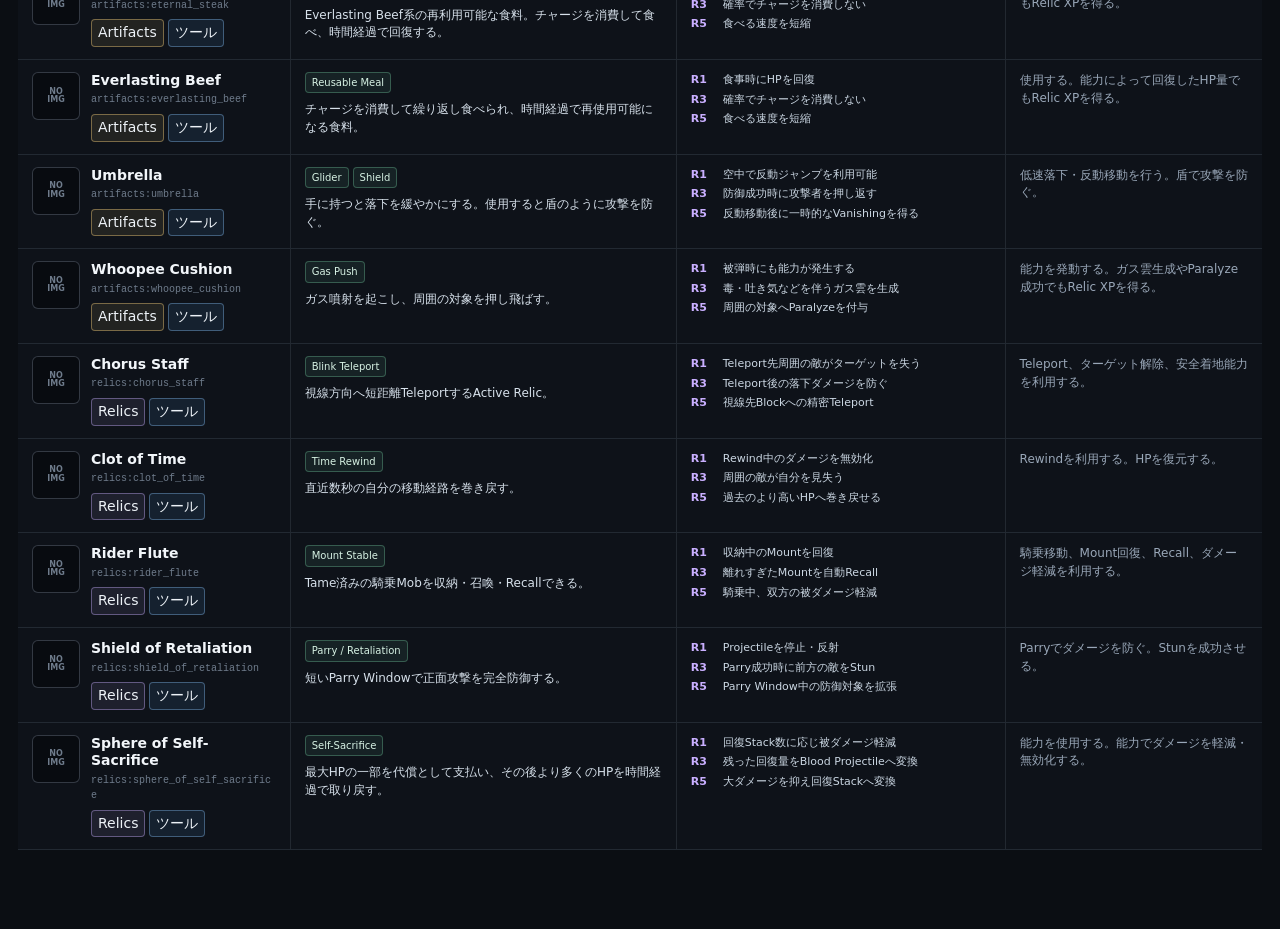
==== commit 76ae4236: "Refresh compact reference database UI" ====
--- a/index.html
+++ b/index.html
@@ -650,7 +650,6 @@
     </div>
 
     <main class="container">
-      <div id="summary" class="summary" aria-live="polite"></div>
       <div class="relic-table-header" role="row" aria-label="Relics一覧の列">
         <div>名前</div>
         <div>主効果 / Ability</div>
@@ -1683,8 +1682,6 @@
       const modFilter = document.getElementById("modFilter");
 
       const content = document.getElementById("content");
-
-      const summary = document.getElementById("summary");
 
       function escapeHtml(value) {
         return String(value)
@@ -2161,10 +2158,14 @@
         }
       });
 
+      function filterTag(label, kind, value, className = "") {
+        return `<button type="button" class="tag filter-tag ${className}" data-filter-kind="${escapeHtml(kind)}" data-filter-value="${escapeHtml(value)}" aria-label="${escapeHtml(label)}で絞り込む" aria-pressed="false">${escapeHtml(label)}</button>`;
+      }
+
       function modTag(mod) {
         const className = mod === "Artifacts" ? "tag-artifacts" : "tag-relics";
 
-        return `<span class="tag ${className}">` + escapeHtml(mod) + `</span>`;
+        return filterTag(mod, "mod", mod, className);
       }
 
       function ranksHtml(ranks) {
@@ -2365,7 +2366,7 @@
 
             <div class="tags">
               ${modTag(item.mod)}
-              <span class="tag slot-tag">${escapeHtml(item.slotLabel)}</span>
+              ${filterTag(item.slot, "slot", item.slot, "slot-tag")}
             </div>
           </div>
 
@@ -2439,10 +2440,7 @@
         }
 
         content.innerHTML = html;
-
-        if (summary) {
-          summary.textContent = `${filtered.length}件`;
-        }
+        updateTagStates();
 
         renderVersion += 1;
 
@@ -2474,6 +2472,36 @@
       slotFilter.addEventListener("change", render);
 
       modFilter.addEventListener("change", render);
+
+      function updateTagStates() {
+        const values = {
+          mod: modFilter.value,
+          slot: slotFilter.value,
+        };
+
+        content.querySelectorAll("button[data-filter-kind]").forEach((tag) => {
+          tag.setAttribute(
+            "aria-pressed",
+            String(values[tag.dataset.filterKind] === tag.dataset.filterValue),
+          );
+        });
+      }
+
+      content.addEventListener("click", (event) => {
+        const tag = event.target.closest("button[data-filter-kind]");
+        if (!tag) return;
+
+        const filterId = {
+          mod: "modFilter",
+          slot: "slotFilter",
+        }[tag.dataset.filterKind];
+        const filter = document.getElementById(filterId);
+        if (!filter) return;
+
+        filter.value = tag.dataset.filterValue;
+        render();
+        updateTagStates();
+      });
 
       render();
     </script>
--- a/styles.css
+++ b/styles.css
@@ -1,23 +1,21 @@
 :root {
-  --bg: #0a0e14;
-  --surface: #101720;
-  --surface-2: #151f2b;
-  --surface-3: #1a2634;
-  --line: rgba(164, 184, 210, 0.15);
-  --line-strong: rgba(164, 184, 210, 0.28);
-  --text: #edf3fa;
-  --muted: #91a0b4;
-  --subtle: #6f8098;
-  --link: #a7d3ff;
-  --accent: #78e6b0;
-  --blue: #83bcf5;
-  --violet: #c7a8ff;
-  --amber: #f2c873;
-  --danger: #ff9ea7;
-  --header-height: 150px;
-  --filter-height: 72px;
-  --table-header-height: 42px;
-  --radius: 9px;
+  --bg: #0b0e13;
+  --surface: #11161d;
+  --surface-raised: #171d26;
+  --surface-hover: #1c2530;
+  --line: rgba(173, 190, 212, 0.13);
+  --line-strong: rgba(173, 190, 212, 0.26);
+  --text: #edf2f7;
+  --muted: #99a7b8;
+  --subtle: #6f7c8c;
+  --accent: #7fe2b0;
+  --blue: #8ec8ff;
+  --violet: #c9afff;
+  --amber: #f4ce7b;
+  --danger: #ff9fa9;
+  --filter-height: 64px;
+  --table-header-height: 40px;
+  --relic-columns: minmax(270px, 0.95fr) minmax(270px, 1.35fr) minmax(235px, 1.15fr) minmax(190px, 0.9fr);
   color-scheme: dark;
 }
 
@@ -29,39 +27,44 @@
   margin: 0;
   color: var(--text);
   background:
-    linear-gradient(180deg, rgba(60, 103, 145, 0.09), transparent 320px),
-    var(--bg);
+    radial-gradient(circle at 80% -20%, rgba(76, 126, 180, 0.13), transparent 34rem),
+    linear-gradient(180deg, #0e131a 0, var(--bg) 320px);
   font-family: Inter, "Noto Sans JP", "Yu Gothic UI", system-ui, sans-serif;
   font-size: 14px;
-  line-height: 1.6;
-}
+  line-height: 1.55;
+}
+
 body::before {
   position: fixed;
   inset: 0;
   z-index: -1;
   pointer-events: none;
   content: "";
-  opacity: 0.28;
+  opacity: 0.25;
   background-image: linear-gradient(rgba(255,255,255,.018) 1px, transparent 1px),
     linear-gradient(90deg, rgba(255,255,255,.018) 1px, transparent 1px);
   background-size: 48px 48px;
-  mask-image: linear-gradient(to bottom, #000, transparent 75%);
-}
+  mask-image: linear-gradient(to bottom, #000, transparent 72%);
+}
+
 a { color: inherit; }
 button, input, select { font: inherit; }
 :focus-visible { outline: 2px solid var(--accent); outline-offset: 3px; }
 
-.container { width: min(1500px, calc(100% - 36px)); margin-inline: auto; }
+.container {
+  width: min(1540px, calc(100% - 36px));
+  margin-inline: auto;
+}
+
+/* The header is an identity/navigation strip, not another sticky layer. */
 .site-header {
-  position: sticky;
-  top: 0;
-  z-index: 60;
-  padding: 22px 0 16px;
+  position: relative;
+  z-index: 1;
+  padding: 25px 0 17px;
   border-bottom: 1px solid var(--line);
-  background: rgba(10, 15, 22, 0.95);
-  backdrop-filter: blur(16px) saturate(125%);
-  -webkit-backdrop-filter: blur(16px) saturate(125%);
-}
+  background: rgba(11, 14, 19, 0.82);
+}
+
 .site-header::after {
   position: absolute;
   right: 0;
@@ -69,33 +72,79 @@
   left: 0;
   height: 1px;
   content: "";
-  background: linear-gradient(90deg, transparent, rgba(120,230,176,.75), transparent);
-}
+  background: linear-gradient(90deg, transparent, rgba(127,226,176,.75), transparent);
+}
+
 h1 {
   margin: 0;
-  color: #f4f7fb;
-  font-size: clamp(25px, 3.3vw, 39px);
-  font-weight: 750;
-  letter-spacing: -0.04em;
-  line-height: 1.15;
-}
-.subtitle { margin: 7px 0 0; color: var(--muted); font-size: 13px; }
-.site-nav { position: relative; display: flex; align-items: center; gap: 8px; margin-top: 16px; }
-.site-nav-links { display: flex; gap: 7px; flex-wrap: wrap; }
+  color: #f4f7fa;
+  font-size: clamp(25px, 3.2vw, 38px);
+  font-weight: 760;
+  letter-spacing: -0.045em;
+  line-height: 1.1;
+}
+
+.subtitle {
+  margin: 7px 0 0;
+  color: var(--muted);
+  font-size: 12px;
+  letter-spacing: .01em;
+}
+
+.site-nav {
+  display: flex;
+  align-items: center;
+  min-height: 38px;
+  margin-top: 19px;
+}
+
+.site-nav-links {
+  display: flex;
+  align-items: center;
+  gap: 24px;
+}
+
 .site-nav a {
+  position: relative;
   display: inline-flex;
-  min-height: 36px;
-  align-items: center;
-  padding: 5px 12px;
-  color: var(--link);
+  min-height: 34px;
+  align-items: center;
+  padding: 4px 0;
+  color: var(--muted);
   text-decoration: none;
-  border: 1px solid var(--line-strong);
-  border-radius: 7px;
-  background: rgba(20, 31, 44, .8);
-  transition: background 140ms ease, border-color 140ms ease, color 140ms ease;
-}
-.site-nav a:hover { border-color: var(--accent); background: var(--surface-3); }
-.site-nav a.active, .site-nav a[aria-current="page"] { color: #06130c; border-color: var(--accent); background: var(--accent); font-weight: 750; }
+  border: 0;
+  background: transparent;
+  transition: color 140ms ease;
+}
+
+.site-nav a::after {
+  position: absolute;
+  right: 0;
+  bottom: 0;
+  left: 0;
+  height: 2px;
+  content: "";
+  background: transparent;
+  transform: scaleX(.35);
+  transform-origin: left;
+  transition: background 140ms ease, transform 140ms ease;
+}
+
+.site-nav a:hover,
+.site-nav a:focus-visible,
+.site-nav a[aria-current="page"] {
+  color: var(--text);
+}
+
+.site-nav a:hover::after,
+.site-nav a:focus-visible::after,
+.site-nav a[aria-current="page"]::after {
+  background: var(--accent);
+  transform: scaleX(1);
+}
+
+.site-nav a[aria-current="page"] { font-weight: 720; }
+
 .site-nav-toggle {
   display: none;
   width: 44px;
@@ -105,245 +154,378 @@
   color: var(--text);
   cursor: pointer;
   border: 1px solid var(--line-strong);
-  border-radius: 8px;
-  background: var(--surface-2);
+  border-radius: 7px;
+  background: var(--surface);
   font-size: 21px;
   line-height: 1;
 }
-.site-nav-toggle:hover { border-color: var(--accent); background: var(--surface-3); }
-
+
+.site-nav-toggle:hover { border-color: var(--accent); background: var(--surface-hover); }
+
+/* The only persistent top layer while reading data. */
 .filter-bar {
   position: sticky;
-  top: var(--site-header-height, var(--header-height));
+  top: 0;
   z-index: 50;
   padding: 9px 0;
-  border-bottom: 1px solid var(--line);
-  background: rgba(10, 14, 20, .9);
-  backdrop-filter: blur(14px) saturate(125%);
-  -webkit-backdrop-filter: blur(14px) saturate(125%);
-}
+  border-bottom: 1px solid var(--line-strong);
+  background: rgba(11, 14, 19, 0.92);
+  box-shadow: 0 8px 20px rgba(0, 0, 0, .16);
+  backdrop-filter: blur(16px) saturate(130%);
+  -webkit-backdrop-filter: blur(16px) saturate(130%);
+}
+
 .filters {
   display: grid;
-  grid-template-columns: minmax(280px, 2fr) repeat(2, minmax(160px, .8fr));
-  gap: 8px;
-}
-.filter-bar:has(#curseFilter) .filters { grid-template-columns: minmax(280px, 2fr) repeat(3, minmax(150px, .8fr)); }
+  grid-template-columns: minmax(260px, 2fr) repeat(4, minmax(145px, .75fr));
+  gap: 7px;
+}
+
 .control {
   width: 100%;
-  min-height: 40px;
-  padding: 8px 11px;
+  min-width: 0;
+  min-height: 38px;
+  padding: 7px 10px;
   color: var(--text);
   border: 1px solid var(--line-strong);
-  border-radius: 7px;
+  border-radius: 6px;
   outline: none;
   background: var(--surface);
-  font-size: 13px;
-  transition: border-color 140ms ease, background 140ms ease;
-}
-.control:hover, .control:focus { border-color: rgba(120,230,176,.72); background: var(--surface-2); }
+  font-size: 12px;
+  transition: border-color 140ms ease, background 140ms ease, box-shadow 140ms ease;
+}
+
+.control:hover,
+.control:focus {
+  border-color: rgba(127,226,176,.76);
+  background: var(--surface-raised);
+}
+
+.control:focus { box-shadow: 0 0 0 3px rgba(127,226,176,.09); }
 .control::placeholder { color: var(--subtle); }
 
-main { padding: 24px 0 72px; }
-.summary {
-  display: inline-flex;
-  min-height: 30px;
-  align-items: center;
-  margin: 0 0 12px;
-  padding: 4px 10px;
-  color: var(--muted);
-  border-left: 2px solid var(--accent);
-  background: rgba(120,230,176,.06);
-  font-size: 12px;
-  font-variant-numeric: tabular-nums;
-}
-.section-heading { display: flex; align-items: baseline; justify-content: space-between; gap: 12px; margin: 24px 0 8px; }
-.slot-title { margin: 0; color: #f4f7fb; font-size: 19px; font-weight: 720; letter-spacing: -.02em; }
-.slot-title::before { display: inline-block; width: 4px; height: 18px; margin-right: 9px; content: ""; vertical-align: -2px; background: var(--accent); }
-.section-count { color: var(--subtle); font-size: 12px; font-variant-numeric: tabular-nums; }
-.relic-list { border-top: 1px solid var(--line); }
+main { padding: 22px 0 70px; }
+
+/* Relics: one shared grid for the header and every row. */
+.relic-table-header,
 .relic-row {
   display: grid;
-  grid-template-columns: minmax(300px, .92fr) minmax(0, 1.65fr);
-  gap: 0;
+  grid-template-columns: var(--relic-columns);
+}
+
+.relic-table-header {
+  position: sticky;
+  top: var(--filter-height);
+  z-index: 30;
+  min-height: var(--table-header-height);
+  align-items: center;
+  color: #aebed0;
+  border-bottom: 1px solid var(--accent);
+  background: #151c25;
+  font-size: 10px;
+  font-weight: 800;
+  letter-spacing: .12em;
+  text-transform: uppercase;
+}
+
+.relic-table-header > div {
+  padding: 7px 14px;
+  border-left: 1px solid var(--line);
+}
+
+.relic-table-header > div:first-child { border-left: 0; }
+
+.slot-section { margin: 0; }
+
+.section-heading {
+  display: flex;
+  align-items: center;
+  min-height: 36px;
+  margin: 20px 0 0;
+  padding: 7px 0 6px;
   border-bottom: 1px solid var(--line);
-  background: rgba(16, 23, 32, .68);
-  transition: background 140ms ease;
-}
-.relic-row:hover { background: var(--surface-2); }
-.relic-primary { min-width: 0; padding: 13px 16px; }
-.item { display: flex; align-items: flex-start; gap: 12px; min-width: 0; }
+}
+
+.slot-title {
+  display: flex;
+  align-items: center;
+  gap: 9px;
+  margin: 0;
+  color: #f1f5f8;
+  font-size: 14px;
+  font-weight: 740;
+  letter-spacing: .02em;
+}
+
+.slot-title::before {
+  width: 3px;
+  height: 16px;
+  content: "";
+  background: var(--accent);
+}
+
+.relic-list { border-top: 0; }
+
+.relic-row {
+  min-width: 0;
+  border-bottom: 1px solid var(--line);
+  background: rgba(17, 22, 29, .62);
+  transition: background 120ms ease;
+}
+
+.relic-row:hover { background: var(--surface-hover); }
+
+.relic-name-cell,
+.relic-row > .fact-group {
+  min-width: 0;
+  padding: 12px 14px;
+}
+
+.relic-row > .fact-group { border-left: 1px solid var(--line); }
+
+.item {
+  display: flex;
+  align-items: flex-start;
+  gap: 11px;
+  min-width: 0;
+}
+
 .icon-frame {
   position: relative;
   display: grid;
-  width: 52px;
-  height: 52px;
-  flex: 0 0 52px;
+  width: 48px;
+  height: 48px;
+  flex: 0 0 48px;
   place-items: center;
   overflow: hidden;
   border: 1px solid var(--line-strong);
-  border-radius: 8px;
-  background: #080d14;
-}
-.icon-frame img, .icon-frame canvas { display: block; width: 44px; height: 44px; max-width: 44px; max-height: 44px; object-fit: contain; image-rendering: pixelated; image-rendering: crisp-edges; }
-.icon-frame img[hidden], .icon-frame canvas[hidden] { display: none; }
+  border-radius: 6px;
+  background: #080b10;
+}
+
+.icon-frame img,
+.icon-frame canvas {
+  display: block;
+  width: 42px;
+  height: 42px;
+  max-width: 42px;
+  max-height: 42px;
+  object-fit: contain;
+  image-rendering: pixelated;
+  image-rendering: crisp-edges;
+}
+
+.icon-frame img[hidden],
+.icon-frame canvas[hidden] { display: none; }
 .icon-frame img.pending-image { visibility: hidden; }
-.icon-fallback { display: none; color: var(--subtle); font-size: 8px; font-weight: 800; line-height: 1.05; text-align: center; }
+
+.icon-fallback {
+  display: none;
+  color: var(--subtle);
+  font-size: 8px;
+  font-weight: 800;
+  line-height: 1.05;
+  text-align: center;
+}
+
 .item-main { min-width: 0; }
-.item-name { display: block; color: #f4f7fb; font-size: 15px; font-weight: 720; line-height: 1.3; text-decoration: none; }
-.item-name:hover { color: var(--link); text-decoration: underline; text-underline-offset: 3px; }
-.item-id, .registry { display: block; margin-top: 3px; color: var(--subtle); font-family: "SFMono-Regular", Consolas, monospace; font-size: 10px; overflow-wrap: anywhere; }
-.tags, .equipment-tags, .enchant-meta-line { display: flex; flex-wrap: wrap; align-items: center; gap: 5px; }
-.tags { margin-top: 7px; }
-.tag, .level-tag, .conflict-tag {
+
+.item-name {
+  display: block;
+  color: #f2f6fa;
+  font-size: 14px;
+  font-weight: 720;
+  line-height: 1.25;
+  text-decoration: none;
+}
+
+.item-name:hover { color: var(--blue); text-decoration: underline; text-underline-offset: 3px; }
+
+.item-id,
+.registry {
+  display: block;
+  margin-top: 3px;
+  color: var(--subtle);
+  font-family: "SFMono-Regular", Consolas, monospace;
+  font-size: 10px;
+  overflow-wrap: anywhere;
+}
+
+.tags,
+.equipment-tags,
+.enchant-meta-line,
+.ability-chips,
+.conflict-tags {
+  display: flex;
+  flex-wrap: wrap;
+  align-items: center;
+  gap: 4px;
+}
+
+.tags { margin-top: 6px; }
+
+.tag,
+.level-tag,
+.conflict-tag {
   display: inline-flex;
-  align-items: center;
-  min-height: 21px;
-  padding: 2px 7px;
+  min-height: 20px;
+  align-items: center;
+  padding: 2px 6px;
   border: 1px solid var(--line-strong);
-  border-radius: 5px;
+  border-radius: 4px;
   font-size: 10px;
   font-weight: 650;
-  line-height: 1.35;
-}
-.tag-artifacts { color: var(--amber); border-color: rgba(242,200,115,.42); background: rgba(242,200,115,.09); }
-.tag-relics { color: var(--violet); border-color: rgba(199,168,255,.4); background: rgba(199,168,255,.09); }
-.slot-tag, .equipment-tag { color: #b9dbff; border-color: rgba(131,188,245,.35); background: rgba(77,123,176,.16); }
-.relic-effect { margin: 11px 0 0; color: #d6e0eb; font-size: 13px; line-height: 1.6; }
-.relic-facts { display: grid; grid-template-columns: minmax(125px, .72fr) minmax(190px, 1.38fr) minmax(185px, 1fr); align-content: start; }
-.fact-group { min-width: 0; padding: 13px 15px; border-left: 1px solid var(--line); }
-.fact-group h3 { margin: 0 0 7px; color: #aebdce; font-size: 10px; font-weight: 800; letter-spacing: .11em; text-transform: uppercase; }
-.fact-group p { margin: 0; color: var(--muted); font-size: 12px; line-height: 1.55; }
-.ability-chips { display: flex; flex-wrap: wrap; gap: 5px; }
-.ability-chip { padding: 3px 6px; color: #d7f2e5; border: 1px solid rgba(120,230,176,.28); border-radius: 4px; background: rgba(120,230,176,.08); font-size: 11px; }
-.rank-list { display: grid; gap: 5px; }
-.rank-row { display: grid; grid-template-columns: 30px 1fr; gap: 5px; color: #cbd6e3; font-size: 12px; line-height: 1.45; }
-.rank-label { color: var(--violet); font-weight: 800; font-variant-numeric: tabular-nums; }
-.no-rank, .muted { color: var(--muted); }
-.empty { margin-top: 20px; padding: 40px 20px; color: var(--muted); border: 1px dashed var(--line-strong); text-align: center; }
-
-/* Relics database grid ------------------------------------------------ */
-.relic-table-header {
-  position: sticky;
-  top: calc(var(--site-header-height, var(--header-height)) + var(--filter-bar-height, var(--filter-height)));
-  z-index: 30;
-  display: grid;
-  grid-template-columns: minmax(300px, .92fr) minmax(0, 1.1fr) minmax(220px, 1.3fr) minmax(180px, 1fr);
-  min-height: var(--table-header-height);
-  align-items: center;
-  color: #b9c8d9;
-  border: 1px solid var(--line-strong);
-  border-bottom-color: var(--accent);
-  background: rgba(23, 34, 48, .96);
-  box-shadow: 0 5px 16px rgba(0, 0, 0, .2);
+  line-height: 1.3;
+}
+
+button.tag {
+  appearance: none;
+  color: inherit;
+  cursor: pointer;
+  font: inherit;
+}
+
+.filter-tag:hover,
+.filter-tag:focus-visible,
+.filter-tag[aria-pressed="true"] {
+  border-color: var(--accent);
+  color: #07130d;
+  background: var(--accent);
+}
+
+.tag-artifacts { color: var(--amber); border-color: rgba(244,206,123,.42); background: rgba(244,206,123,.09); }
+.tag-relics { color: var(--violet); border-color: rgba(201,175,255,.4); background: rgba(201,175,255,.09); }
+.slot-tag, .equipment-tag { color: #b7d9ff; border-color: rgba(142,200,255,.36); background: rgba(72,120,176,.15); }
+
+.fact-group h3 {
+  margin: 0 0 6px;
+  color: #9eafc2;
   font-size: 10px;
   font-weight: 800;
   letter-spacing: .1em;
   text-transform: uppercase;
 }
-.relic-table-header > div { padding: 8px 14px; border-left: 1px solid var(--line); }
-.relic-table-header > div:first-child { border-left: 0; }
-.slot-section { scroll-margin-top: calc(var(--site-header-height, var(--header-height)) + var(--filter-bar-height, var(--filter-height)) + var(--table-header-height)); }
-.section-heading {
-  position: sticky;
-  top: calc(var(--site-header-height, var(--header-height)) + var(--filter-bar-height, var(--filter-height)) + var(--table-header-height));
-  z-index: 20;
-  display: flex;
-  align-items: center;
-  justify-content: flex-start;
-  min-height: 36px;
-  margin: 16px 0 0;
-  padding: 5px 12px;
-  border: 1px solid var(--line);
-  border-bottom-color: rgba(120, 230, 176, .45);
-  background: rgba(14, 22, 31, .96);
-  box-shadow: 0 4px 12px rgba(0, 0, 0, .16);
-}
-.slot-title { font-size: 14px; letter-spacing: .02em; }
-.slot-title::before { width: 3px; height: 15px; margin-right: 8px; }
-.relic-list { border-top: 0; }
-.relic-row {
-  display: grid;
-  grid-template-columns: minmax(300px, .92fr) minmax(0, 1.1fr) minmax(220px, 1.3fr) minmax(180px, 1fr);
-  gap: 0;
-  border-bottom: 1px solid var(--line);
-  background: rgba(16, 23, 32, .68);
-}
-.relic-name-cell, .relic-row > .fact-group { min-width: 0; padding: 13px 14px; }
-.relic-row > .fact-group { border-left: 1px solid var(--line); }
-.ability-description { margin: 9px 0 0 !important; color: #d6e0eb !important; }
+
 .relic-row > .fact-group h3 { display: none; }
-.relic-row > .fact-group .rank-list { padding-top: 1px; }
-.relic-row > .fact-group.experience-group p::before { content: ""; }
-
-/* Enchantments ------------------------------------------------------- */
-.enchantment-table { overflow: visible; border: 1px solid var(--line); background: rgba(16, 23, 32, .72); }
-.enchantment-table table { width: 100%; min-width: 980px; border-collapse: collapse; table-layout: fixed; }
+.ability-description { margin: 8px 0 0 !important; color: #d7e1eb !important; }
+.fact-group p { margin: 0; color: var(--muted); font-size: 12px; line-height: 1.48; }
+.ability-chip { padding: 2px 6px; color: #d7f2e4; border: 1px solid rgba(127,226,176,.3); border-radius: 4px; background: rgba(127,226,176,.08); font-size: 10px; }
+.rank-list { display: grid; gap: 4px; padding: 0; }
+.rank-row { display: grid; grid-template-columns: 27px 1fr; gap: 5px; color: #cbd7e3; font-size: 11px; line-height: 1.42; }
+.rank-label { color: var(--violet); font-weight: 800; font-variant-numeric: tabular-nums; }
+.no-rank, .muted { color: var(--muted); }
+
+.empty {
+  margin-top: 18px;
+  padding: 34px 20px;
+  color: var(--muted);
+  border: 1px dashed var(--line-strong);
+  text-align: center;
+}
+
+/* Enchantments: native table alignment and a compact data-dense header. */
+.enchantment-table {
+  overflow: visible;
+  border-top: 1px solid var(--line-strong);
+  background: rgba(17, 22, 29, .64);
+}
+
+.enchantment-table table {
+  width: 100%;
+  min-width: 980px;
+  border-collapse: collapse;
+  table-layout: fixed;
+}
+
 .enchant-name-col { width: 27%; }
 .enchant-equipment-col { width: 15%; }
 .enchant-effect-col { width: 42%; }
 .enchant-conflicts-col { width: 16%; }
-.enchantment-table th, .enchantment-table td { padding: 11px 13px; text-align: left; vertical-align: top; border-bottom: 1px solid var(--line); }
-.enchantment-table th { position: sticky; top: calc(var(--site-header-height, var(--header-height)) + var(--filter-bar-height, var(--filter-height))); z-index: 10; color: #b6c6d8; background: #172230; font-size: 11px; font-weight: 800; letter-spacing: .08em; }
+
+.enchantment-table th,
+.enchantment-table td {
+  padding: 10px 12px;
+  text-align: left;
+  vertical-align: top;
+  border-bottom: 1px solid var(--line);
+}
+
+.enchantment-table th {
+  position: sticky;
+  top: var(--filter-height);
+  z-index: 30;
+  color: #b8c9da;
+  background: #151c25;
+  box-shadow: 0 1px 0 var(--accent);
+  font-size: 10px;
+  font-weight: 800;
+  letter-spacing: .1em;
+  text-transform: uppercase;
+}
+
 .enchantment-table tbody tr { transition: background 120ms ease; }
-.enchantment-table tbody tr:hover { background: rgba(120,230,176,.06); }
-.enchantment-table td { color: #d8e1ec; font-size: 12px; }
-.enchant-title-line { display: flex; align-items: center; flex-wrap: wrap; gap: 6px; }
-.name-ja { color: #f3f6fa; font-size: 14px; font-weight: 720; }
-.name-en { margin-top: 2px; color: #c0d0e1; font-size: 12px; }
-.enchant-meta-line { margin-top: 7px; }
+.enchantment-table tbody tr:hover { background: rgba(127,226,176,.055); }
+.enchantment-table td { color: #d8e1eb; font-size: 12px; }
+.enchant-title-line { display: flex; align-items: center; flex-wrap: wrap; gap: 5px; }
+.name-ja { color: #f1f5f8; font-size: 13px; font-weight: 720; }
+.name-en { margin-top: 2px; color: #bdcddd; font-size: 11px; }
+.enchant-meta-line { margin-top: 6px; }
 .mod-tag { color: hsl(var(--mod-hue), 88%, 84%); border-color: hsl(var(--mod-hue), 62%, 55%); background: hsl(var(--mod-hue), 48%, 19%); }
-.level-tag { color: #c6f0ff; border-color: rgba(131,188,245,.35); background: rgba(131,188,245,.1); font-variant-numeric: tabular-nums; }
-.status-tag { color: #ffe5a3; border-color: rgba(242,200,115,.4); background: rgba(242,200,115,.1); }
-.status-special { color: #ffe2a0; border-color: rgba(242,200,115,.4); background: rgba(242,200,115,.1); }
-.status-inactive { color: var(--danger); border-color: rgba(255,158,167,.4); background: rgba(255,158,167,.09); }
-.effect-cell { color: #e0e8f1 !important; line-height: 1.65; }
-.conflict-cell { color: #b9c8d9 !important; }
-.conflict-tags { display: flex; flex-wrap: wrap; gap: 4px; }
-.conflict-tag { color: #d7c5ff; border-color: rgba(199,168,255,.25); background: rgba(199,168,255,.07); }
-.note { margin: 18px 0 0; color: var(--muted); font-size: 12px; }
-
-@media (max-width: 1040px) {
-  .relic-row { grid-template-columns: 1fr; }
-  .relic-facts { border-top: 1px solid var(--line); }
-  .fact-group:first-child { border-left: 0; }
-}
-@media (max-width: 820px) {
-  .container { width: min(100% - 24px, 1500px); }
-  .filters, .filter-bar:has(#curseFilter) .filters { grid-template-columns: 1fr 1fr; }
-  .filters input, .filter-bar:has(#curseFilter) .filters input { grid-column: 1 / -1; }
-  .relic-facts { grid-template-columns: 1fr 1fr; }
-  .fact-group:nth-child(3) { grid-column: 1 / -1; border-left: 0; border-top: 1px solid var(--line); }
-}
-@media (max-width: 700px) {
-  .site-nav { display: block; }
-  .has-nav-js .site-nav-toggle { display: inline-flex; }
-  .has-nav-js .site-nav-links { display: none; flex-direction: column; gap: 4px; margin-top: 7px; padding: 6px; border: 1px solid var(--line-strong); background: var(--surface); }
-  .has-nav-js .site-nav-links.is-open { display: flex; }
-  .site-nav-links a { min-height: 42px; }
-  .relic-primary { padding: 12px; }
-  .relic-facts { grid-template-columns: 1fr; }
-  .fact-group, .fact-group:nth-child(3) { grid-column: auto; border-left: 0; border-top: 1px solid var(--line); }
-  .fact-group:first-child { border-top: 0; }
-}
-@media (max-width: 520px) {
-  .container { width: min(100% - 18px, 1500px); }
-  .filters, .filter-bar:has(#curseFilter) .filters { grid-template-columns: 1fr; }
-  .filters input, .filter-bar:has(#curseFilter) .filters input { grid-column: auto; }
-  h1 { font-size: 26px; }
-  main { padding-top: 18px; }
-  .icon-frame { width: 48px; height: 48px; flex-basis: 48px; }
-  .icon-frame img, .icon-frame canvas { width: 40px; height: 40px; max-width: 40px; max-height: 40px; }
-}
-@media (max-width: 1040px) {
+.level-tag { color: #c5efff; border-color: rgba(142,200,255,.36); background: rgba(142,200,255,.1); font-variant-numeric: tabular-nums; }
+.status-tag { color: #ffe3a0; border-color: rgba(244,206,123,.4); background: rgba(244,206,123,.1); }
+.status-inactive { color: var(--danger); border-color: rgba(255,159,169,.4); background: rgba(255,159,169,.09); }
+.status-curse { color: #ffb0b8; border-color: rgba(255,159,169,.4); background: rgba(255,159,169,.09); }
+.effect-cell { color: #e0e8f0 !important; line-height: 1.58; }
+.conflict-cell { color: #bcc9d8 !important; }
+.conflict-tag { color: #d8c7ff; border-color: rgba(201,175,255,.25); background: rgba(201,175,255,.07); }
+
+@media (max-width: 1180px) {
+  .filters { grid-template-columns: minmax(230px, 2fr) repeat(4, minmax(125px, .8fr)); }
+  :root { --relic-columns: minmax(245px, .95fr) minmax(235px, 1.2fr) minmax(210px, 1.1fr) minmax(175px, .85fr); }
+}
+
+@media (max-width: 900px) {
   .relic-table-header { display: none; }
+  .relic-row { display: block; }
+  .relic-row > .fact-group { border-top: 1px solid var(--line); border-left: 0; }
   .relic-row > .fact-group h3 { display: block; }
+  .section-heading { margin-top: 15px; }
+  .filters { grid-template-columns: repeat(2, minmax(0, 1fr)); }
+  .filters input { grid-column: 1 / -1; }
   .enchantment-table { overflow-x: auto; }
   .enchantment-table th { position: static; }
-  .section-heading {
-    top: calc(var(--site-header-height, var(--header-height)) + var(--filter-bar-height, var(--filter-height)));
+}
+
+@media (max-width: 700px) {
+  .container { width: min(100% - 24px, 1540px); }
+  .site-header { padding: 20px 0 13px; }
+  .site-nav { justify-content: space-between; margin-top: 13px; }
+  .has-nav-js .site-nav-toggle { display: inline-flex; }
+  .has-nav-js .site-nav-links {
+    display: none;
+    position: absolute;
+    top: 48px;
+    right: 0;
+    left: 0;
+    flex-direction: column;
+    align-items: stretch;
+    gap: 0;
+    padding: 6px 12px;
+    border: 1px solid var(--line-strong);
+    background: #121820;
+    box-shadow: 0 12px 30px rgba(0,0,0,.32);
   }
-  .slot-section { scroll-margin-top: calc(var(--site-header-height, var(--header-height)) + var(--filter-bar-height, var(--filter-height))); }
-}
+  .has-nav-js .site-nav-links.is-open { display: flex; }
+  .site-nav a { min-height: 42px; }
+  .site-nav a::after { right: auto; width: 24px; }
+  .filters { grid-template-columns: 1fr; }
+  .filters input { grid-column: auto; }
+  main { padding-top: 17px; }
+  .relic-name-cell, .relic-row > .fact-group { padding: 10px 9px; }
+  .icon-frame { width: 44px; height: 44px; flex-basis: 44px; }
+  .icon-frame img, .icon-frame canvas { width: 38px; height: 38px; max-width: 38px; max-height: 38px; }
+}
+
 @media (prefers-reduced-motion: reduce) {
   *, *::before, *::after { scroll-behavior: auto !important; transition-duration: .01ms !important; animation-duration: .01ms !important; }
 }
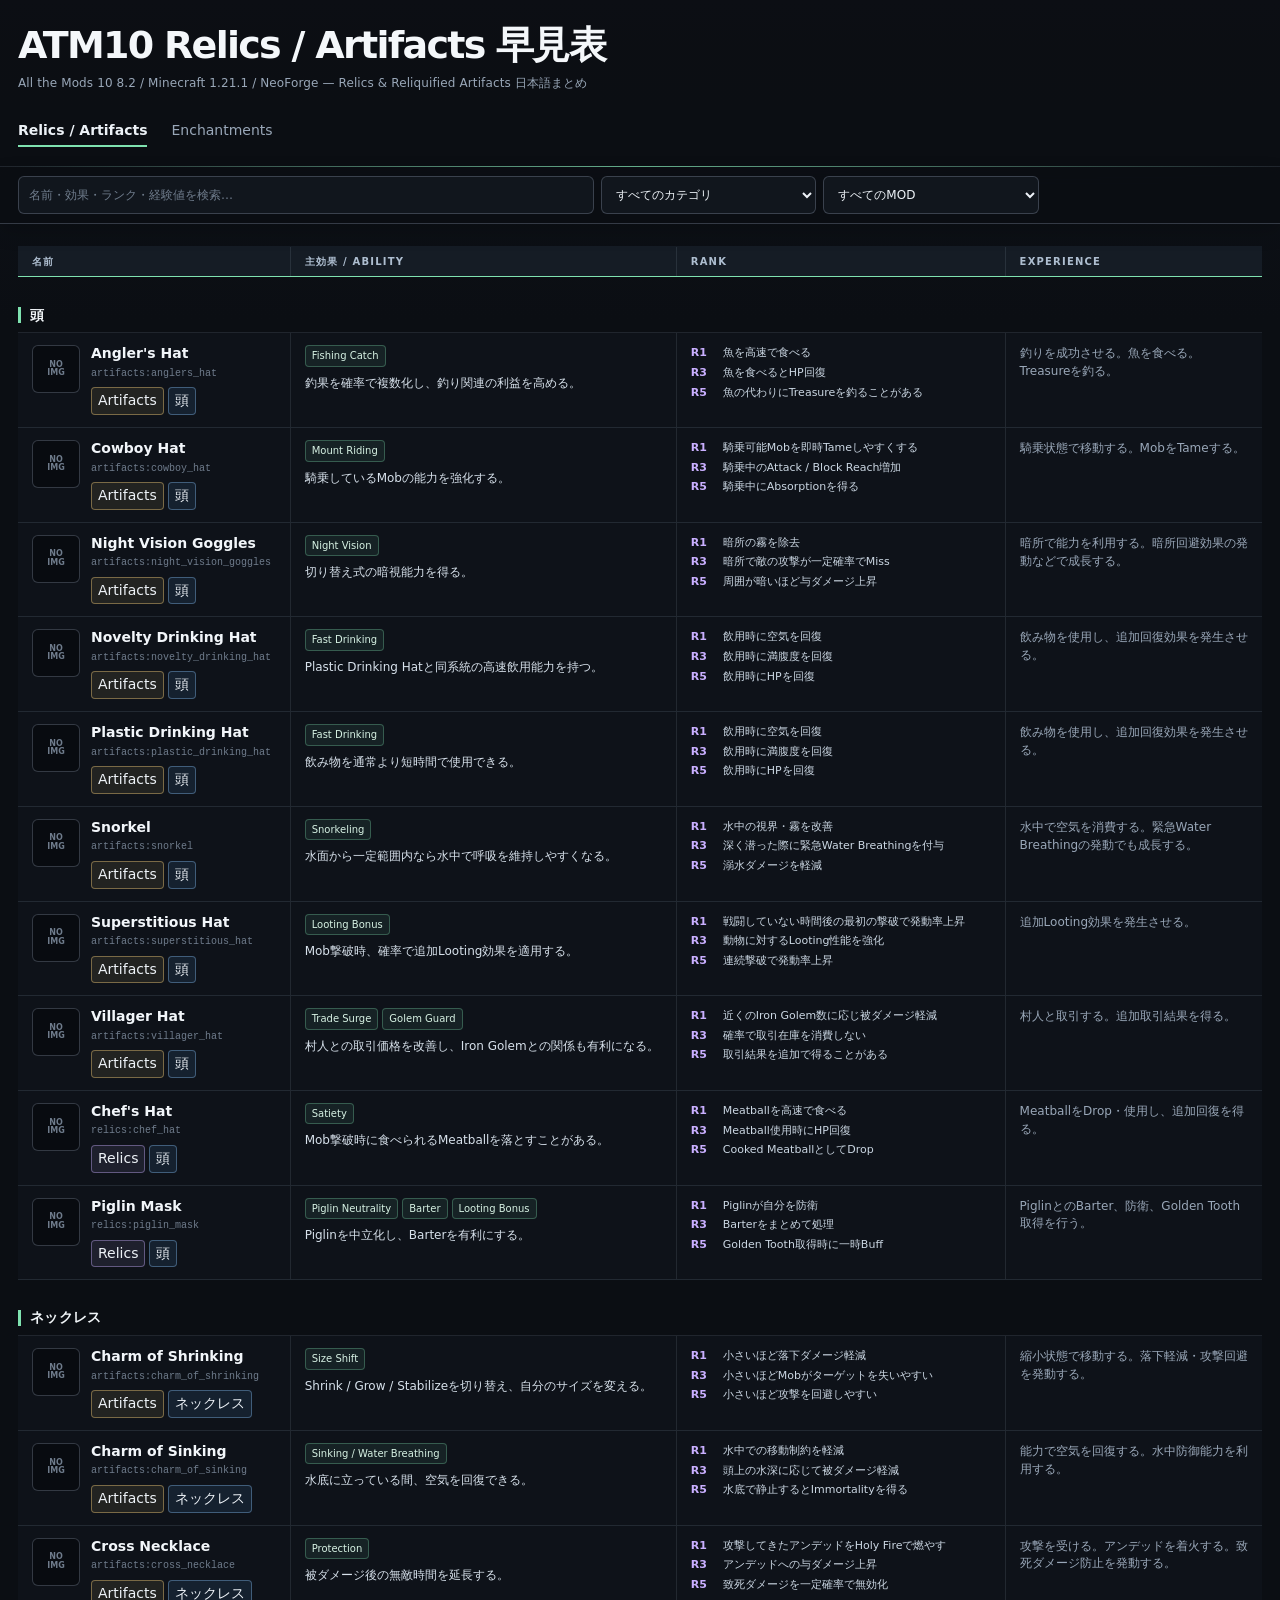
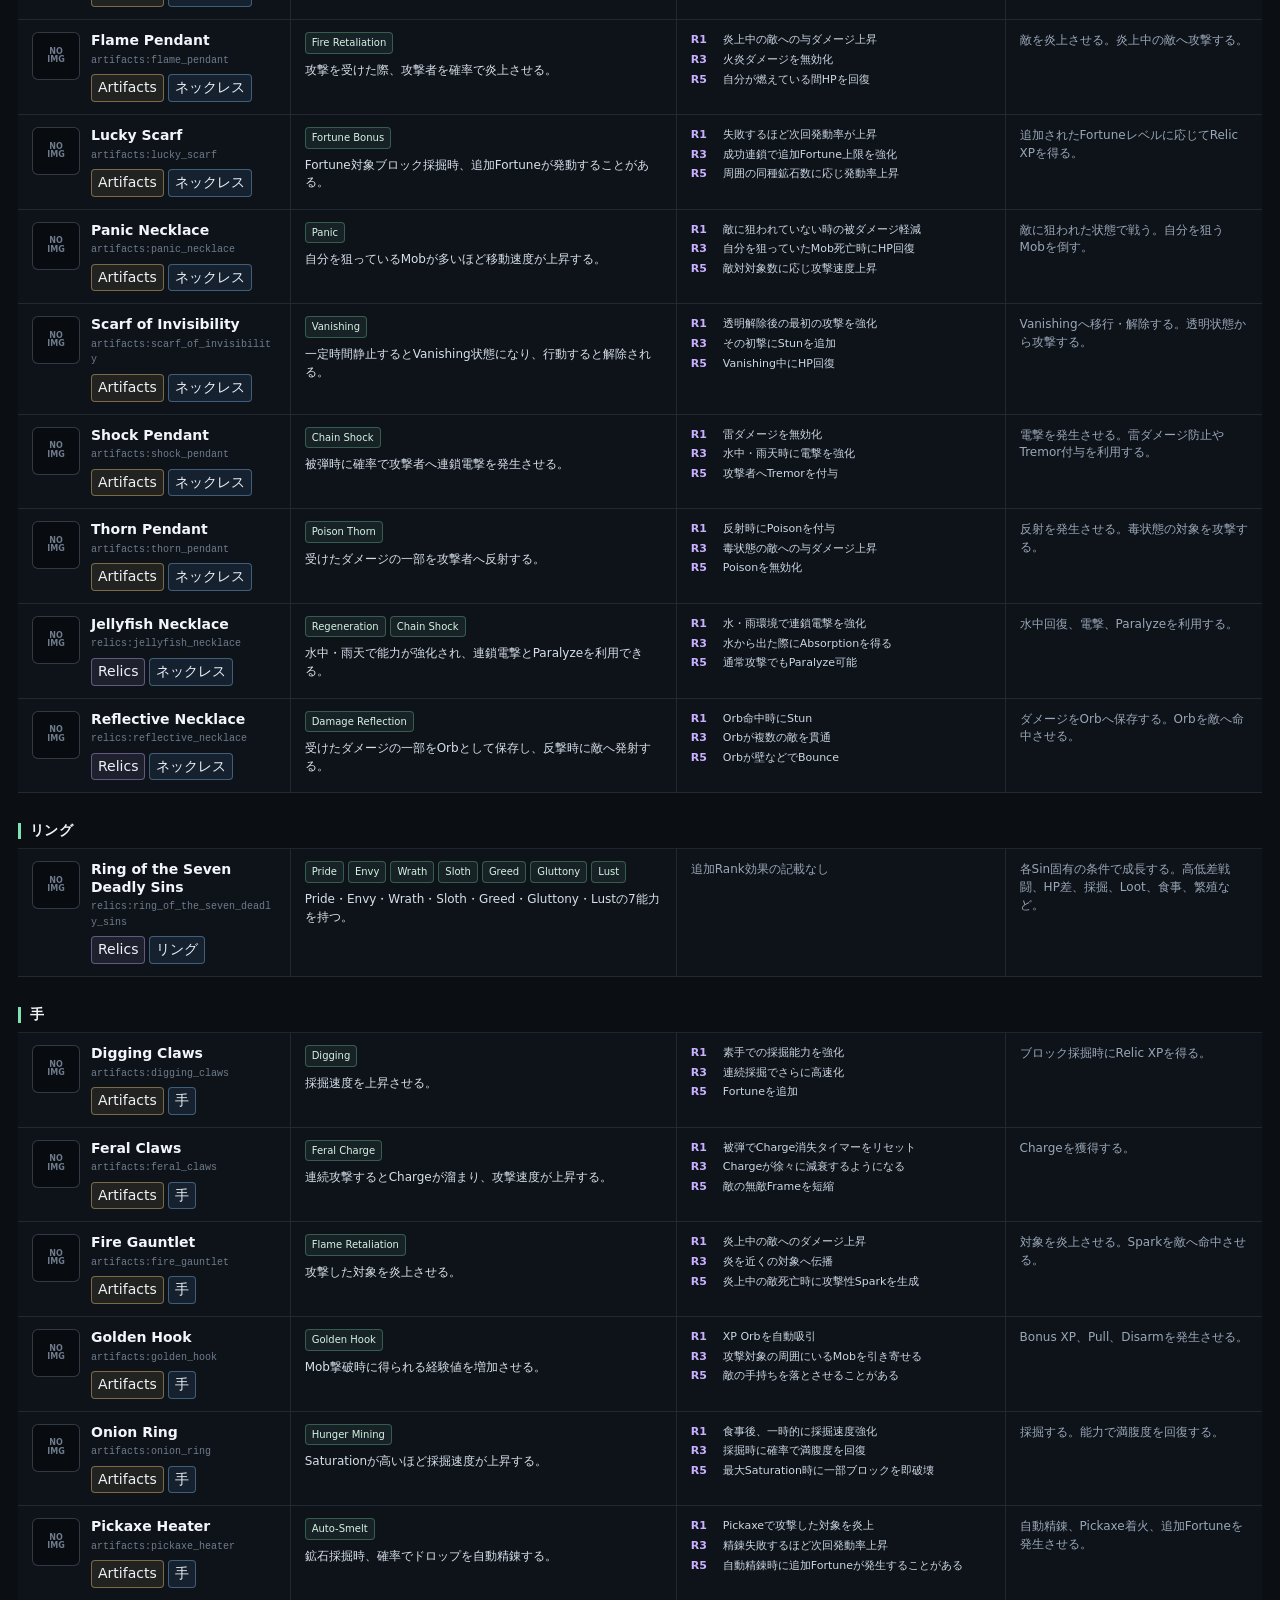
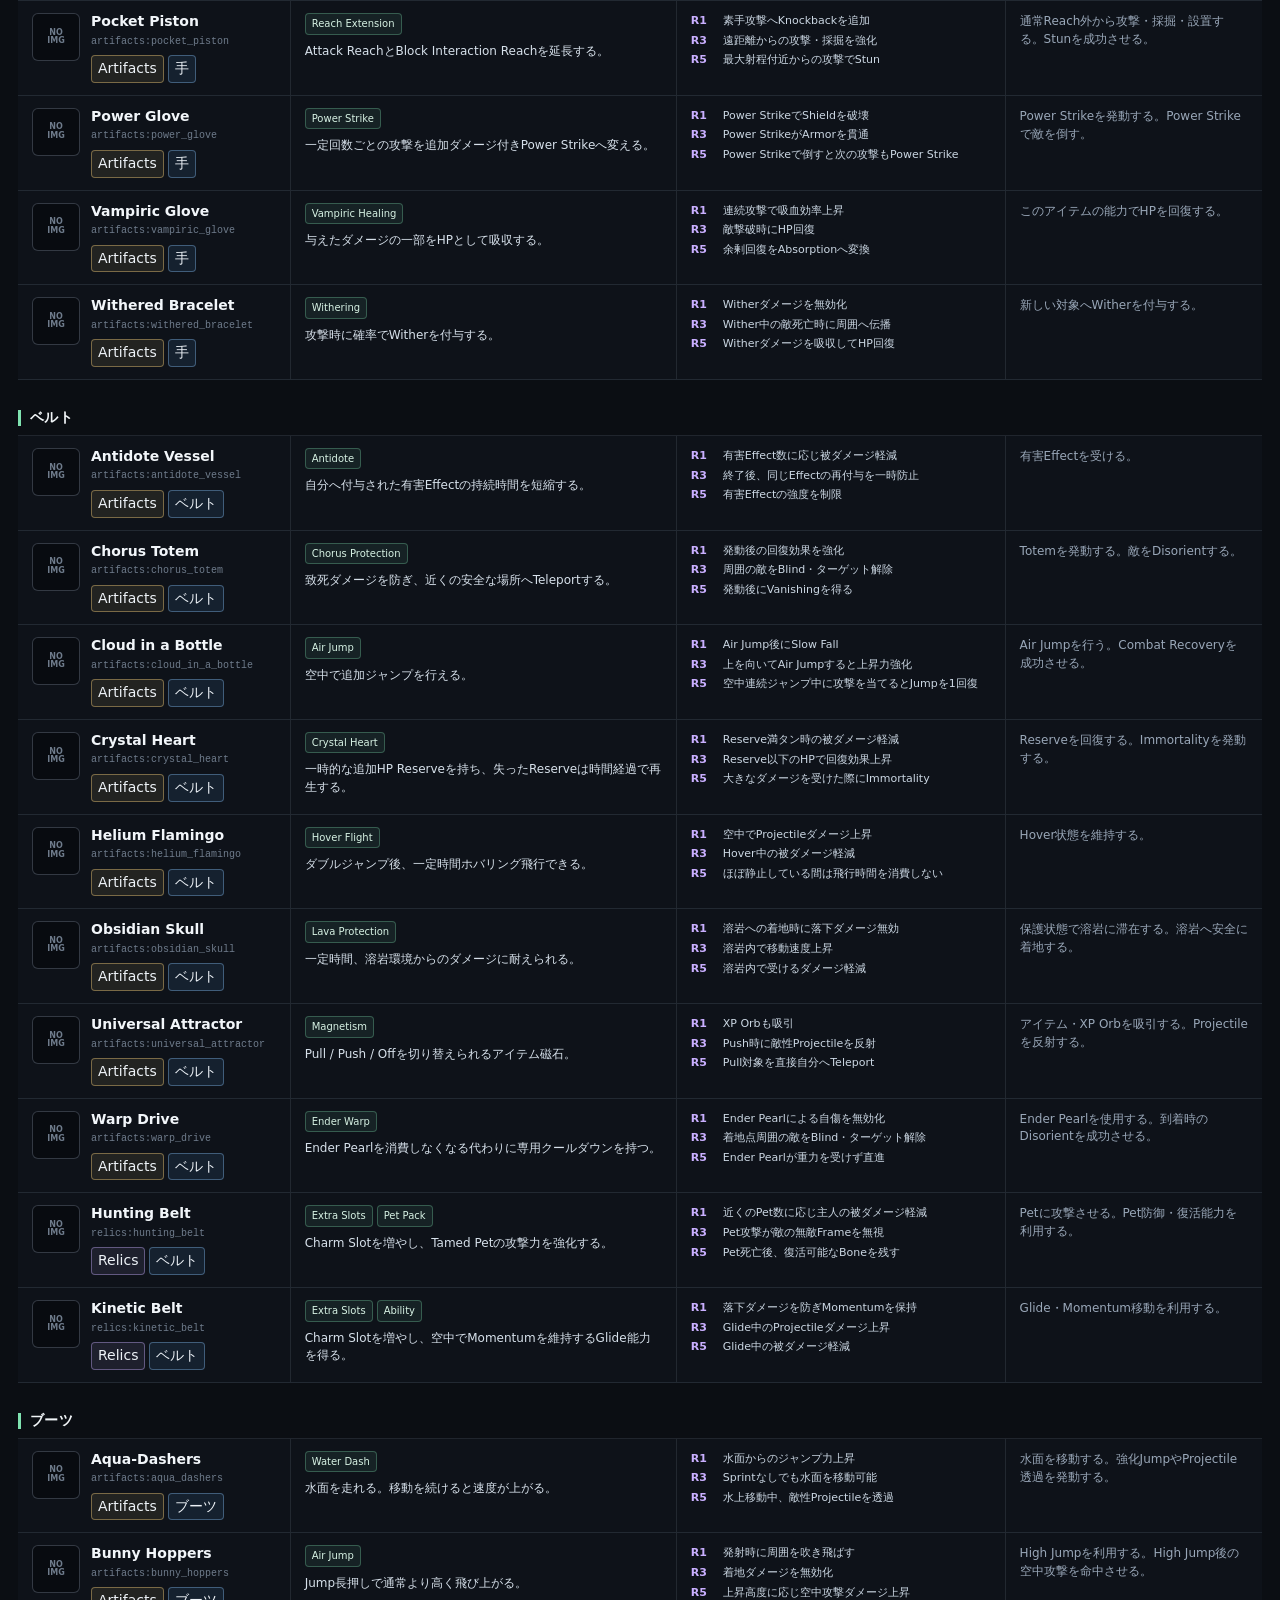
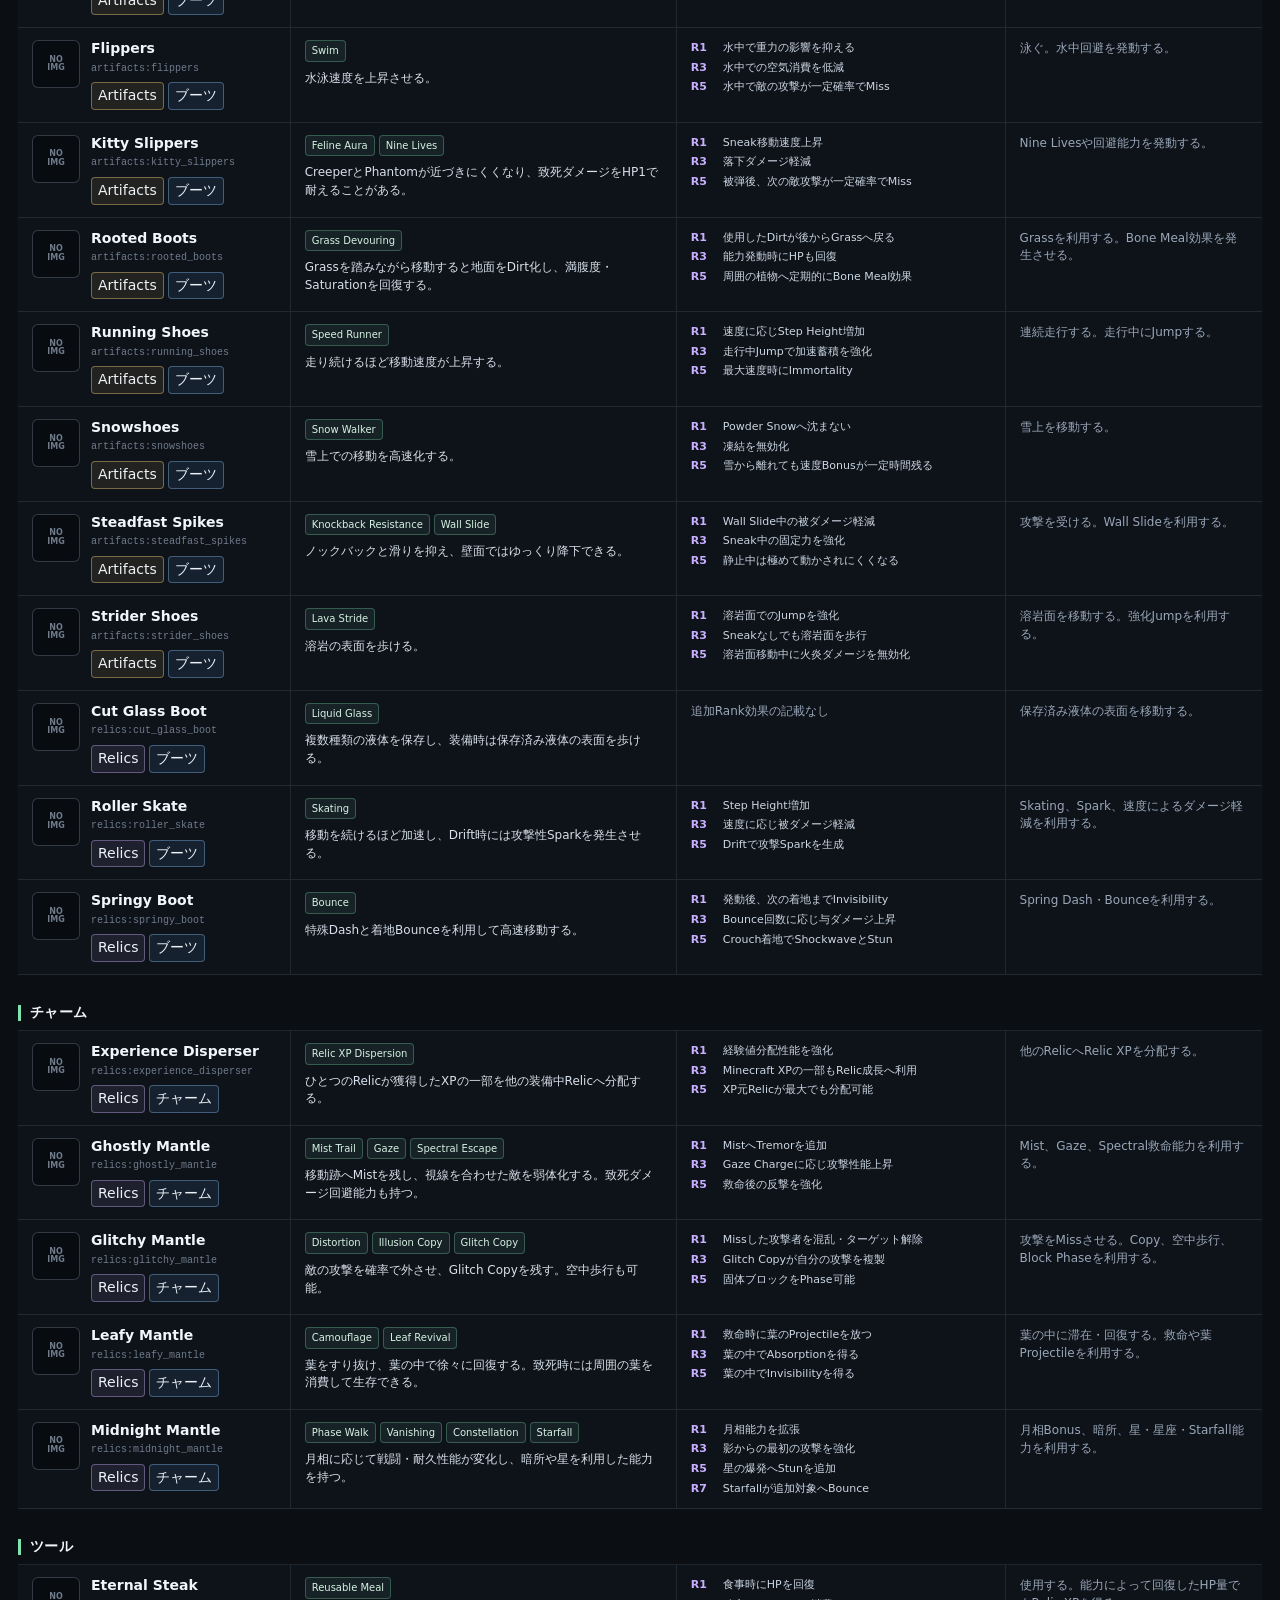
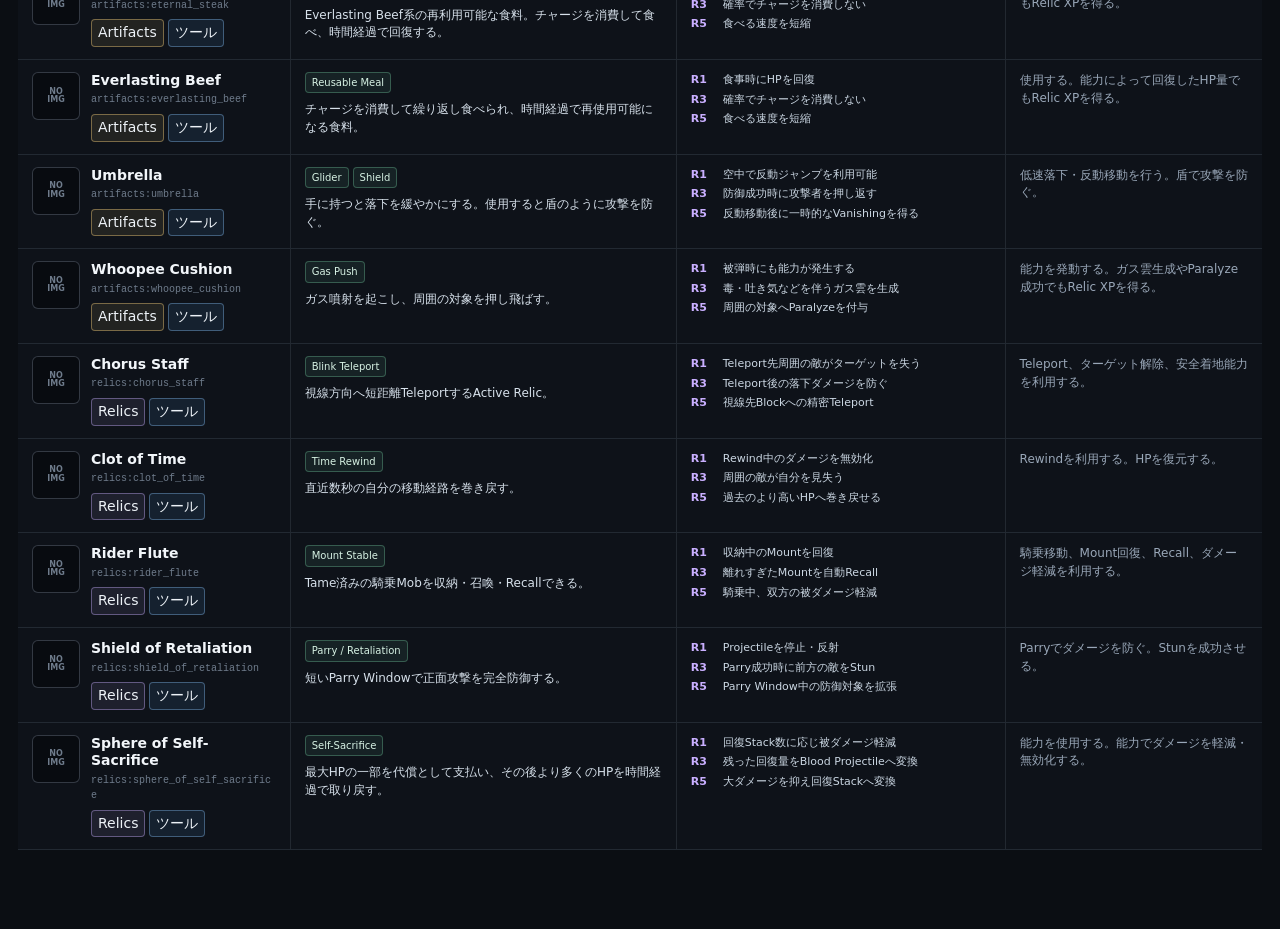
==== commit 3f88216d: "Simplify enchantment filters and toggle tags" ====
--- a/index.html
+++ b/index.html
@@ -2498,7 +2498,7 @@
         const filter = document.getElementById(filterId);
         if (!filter) return;
 
-        filter.value = tag.dataset.filterValue;
+        filter.value = filter.value === tag.dataset.filterValue ? "" : tag.dataset.filterValue;
         render();
         updateTagStates();
       });
--- a/styles.css
+++ b/styles.css
@@ -177,7 +177,7 @@
 
 .filters {
   display: grid;
-  grid-template-columns: minmax(260px, 2fr) repeat(4, minmax(145px, .75fr));
+  grid-template-columns: minmax(260px, 2fr) repeat(3, minmax(145px, .75fr));
   gap: 7px;
 }
 
@@ -473,14 +473,12 @@
 .mod-tag { color: hsl(var(--mod-hue), 88%, 84%); border-color: hsl(var(--mod-hue), 62%, 55%); background: hsl(var(--mod-hue), 48%, 19%); }
 .level-tag { color: #c5efff; border-color: rgba(142,200,255,.36); background: rgba(142,200,255,.1); font-variant-numeric: tabular-nums; }
 .status-tag { color: #ffe3a0; border-color: rgba(244,206,123,.4); background: rgba(244,206,123,.1); }
-.status-inactive { color: var(--danger); border-color: rgba(255,159,169,.4); background: rgba(255,159,169,.09); }
-.status-curse { color: #ffb0b8; border-color: rgba(255,159,169,.4); background: rgba(255,159,169,.09); }
 .effect-cell { color: #e0e8f0 !important; line-height: 1.58; }
 .conflict-cell { color: #bcc9d8 !important; }
 .conflict-tag { color: #d8c7ff; border-color: rgba(201,175,255,.25); background: rgba(201,175,255,.07); }
 
 @media (max-width: 1180px) {
-  .filters { grid-template-columns: minmax(230px, 2fr) repeat(4, minmax(125px, .8fr)); }
+  .filters { grid-template-columns: minmax(230px, 2fr) repeat(3, minmax(125px, .8fr)); }
   :root { --relic-columns: minmax(245px, .95fr) minmax(235px, 1.2fr) minmax(210px, 1.1fr) minmax(175px, .85fr); }
 }
 
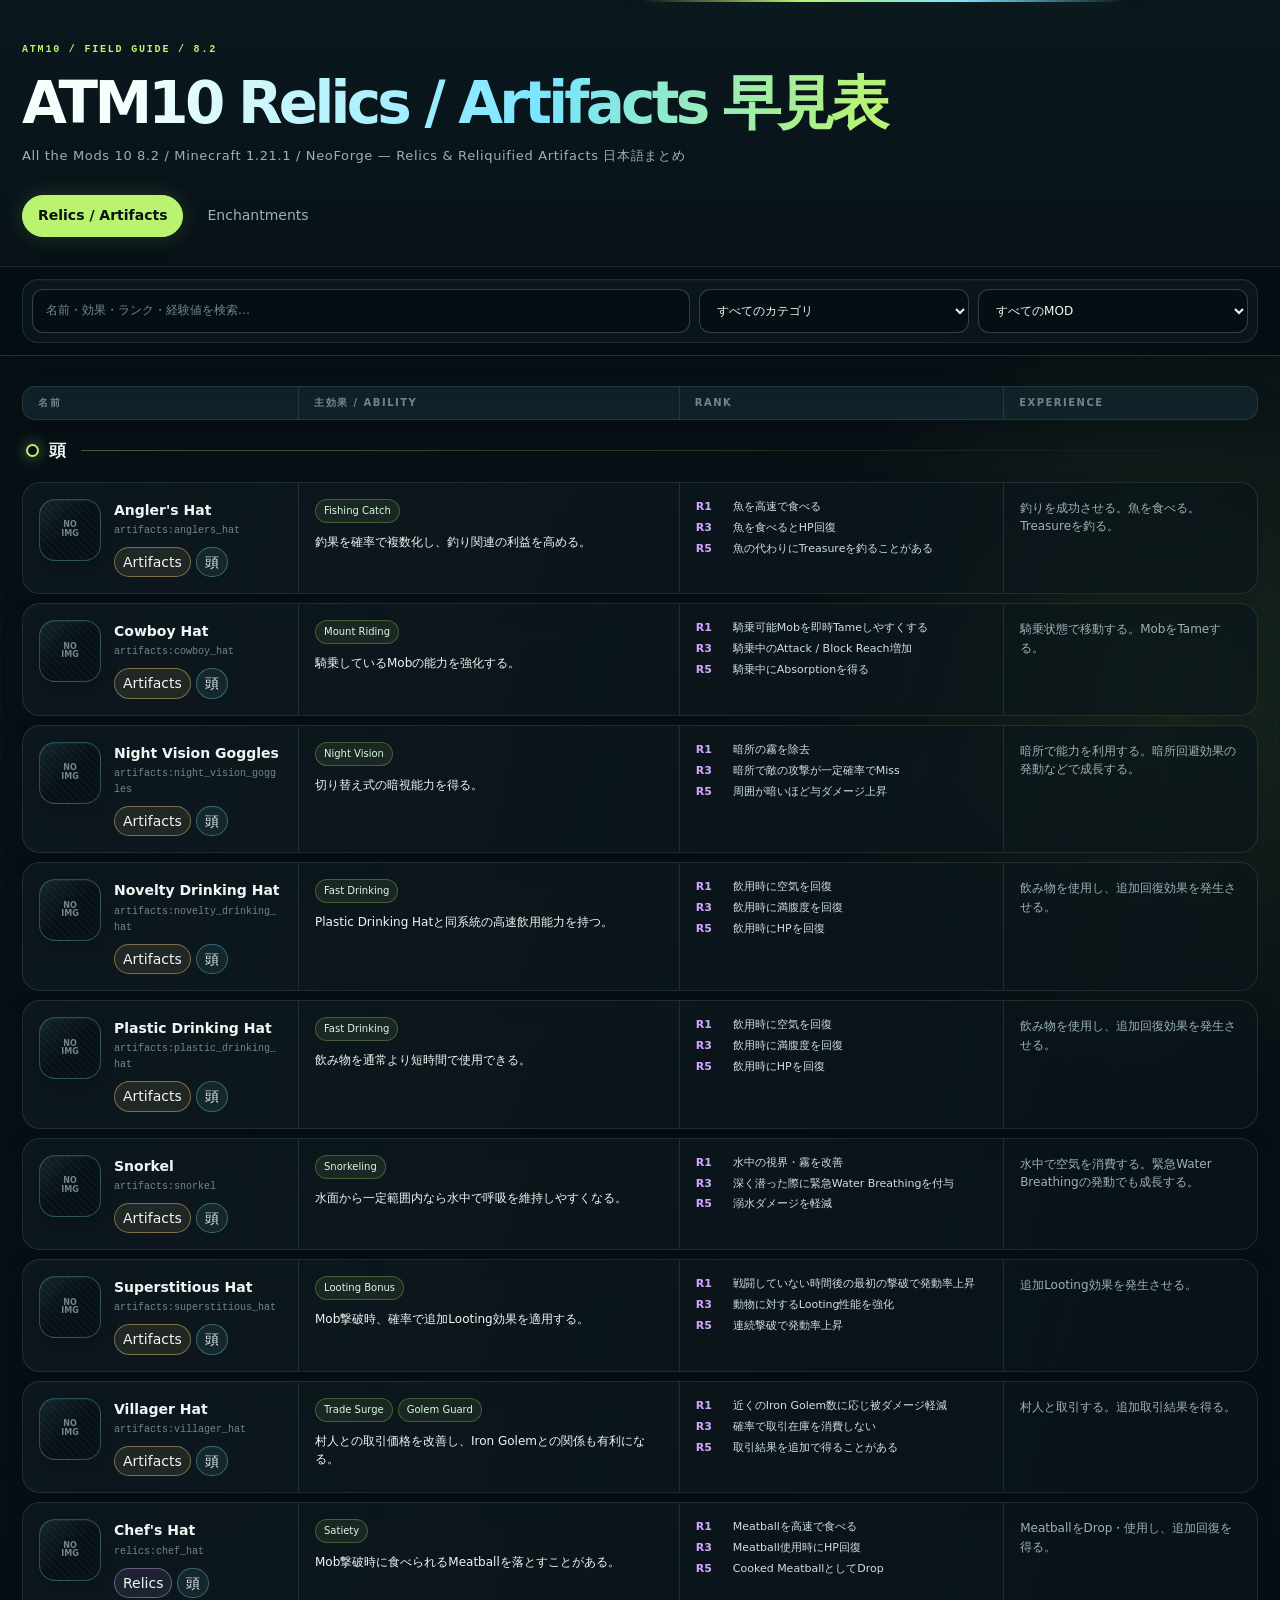
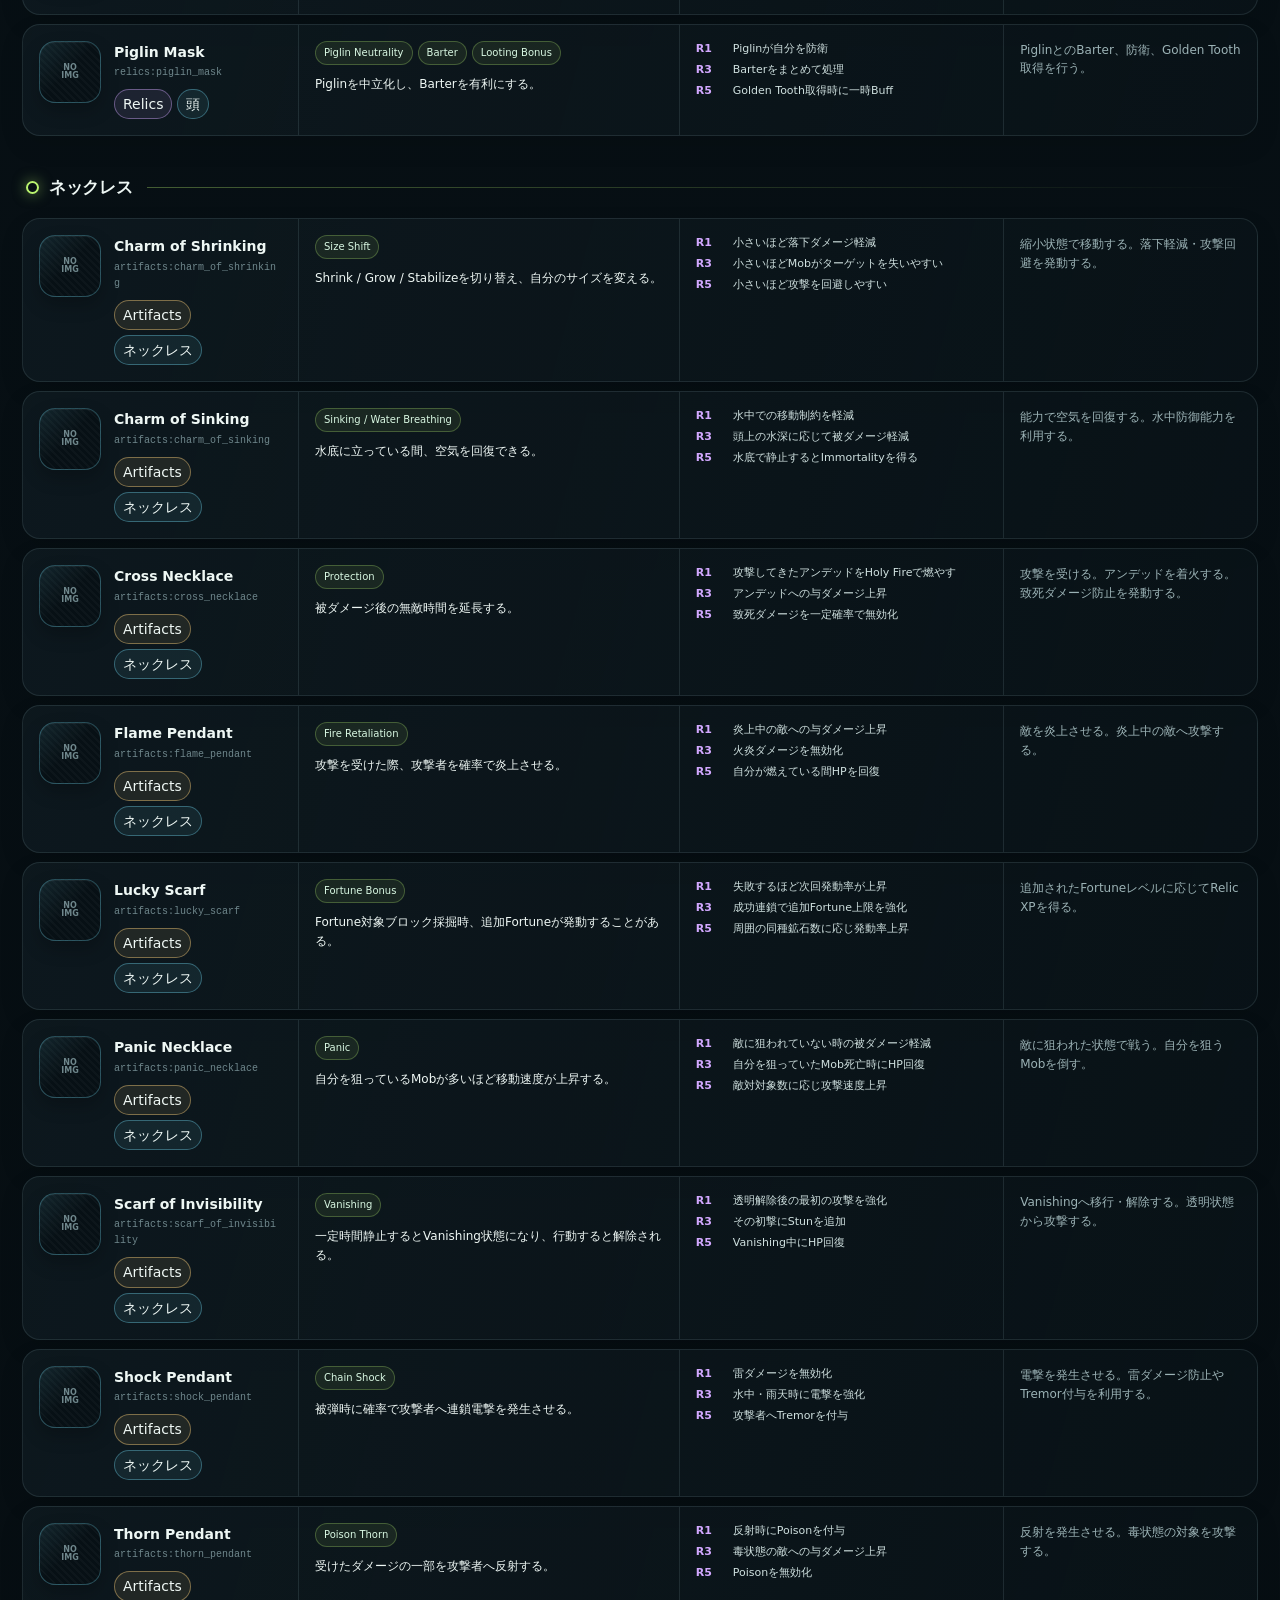
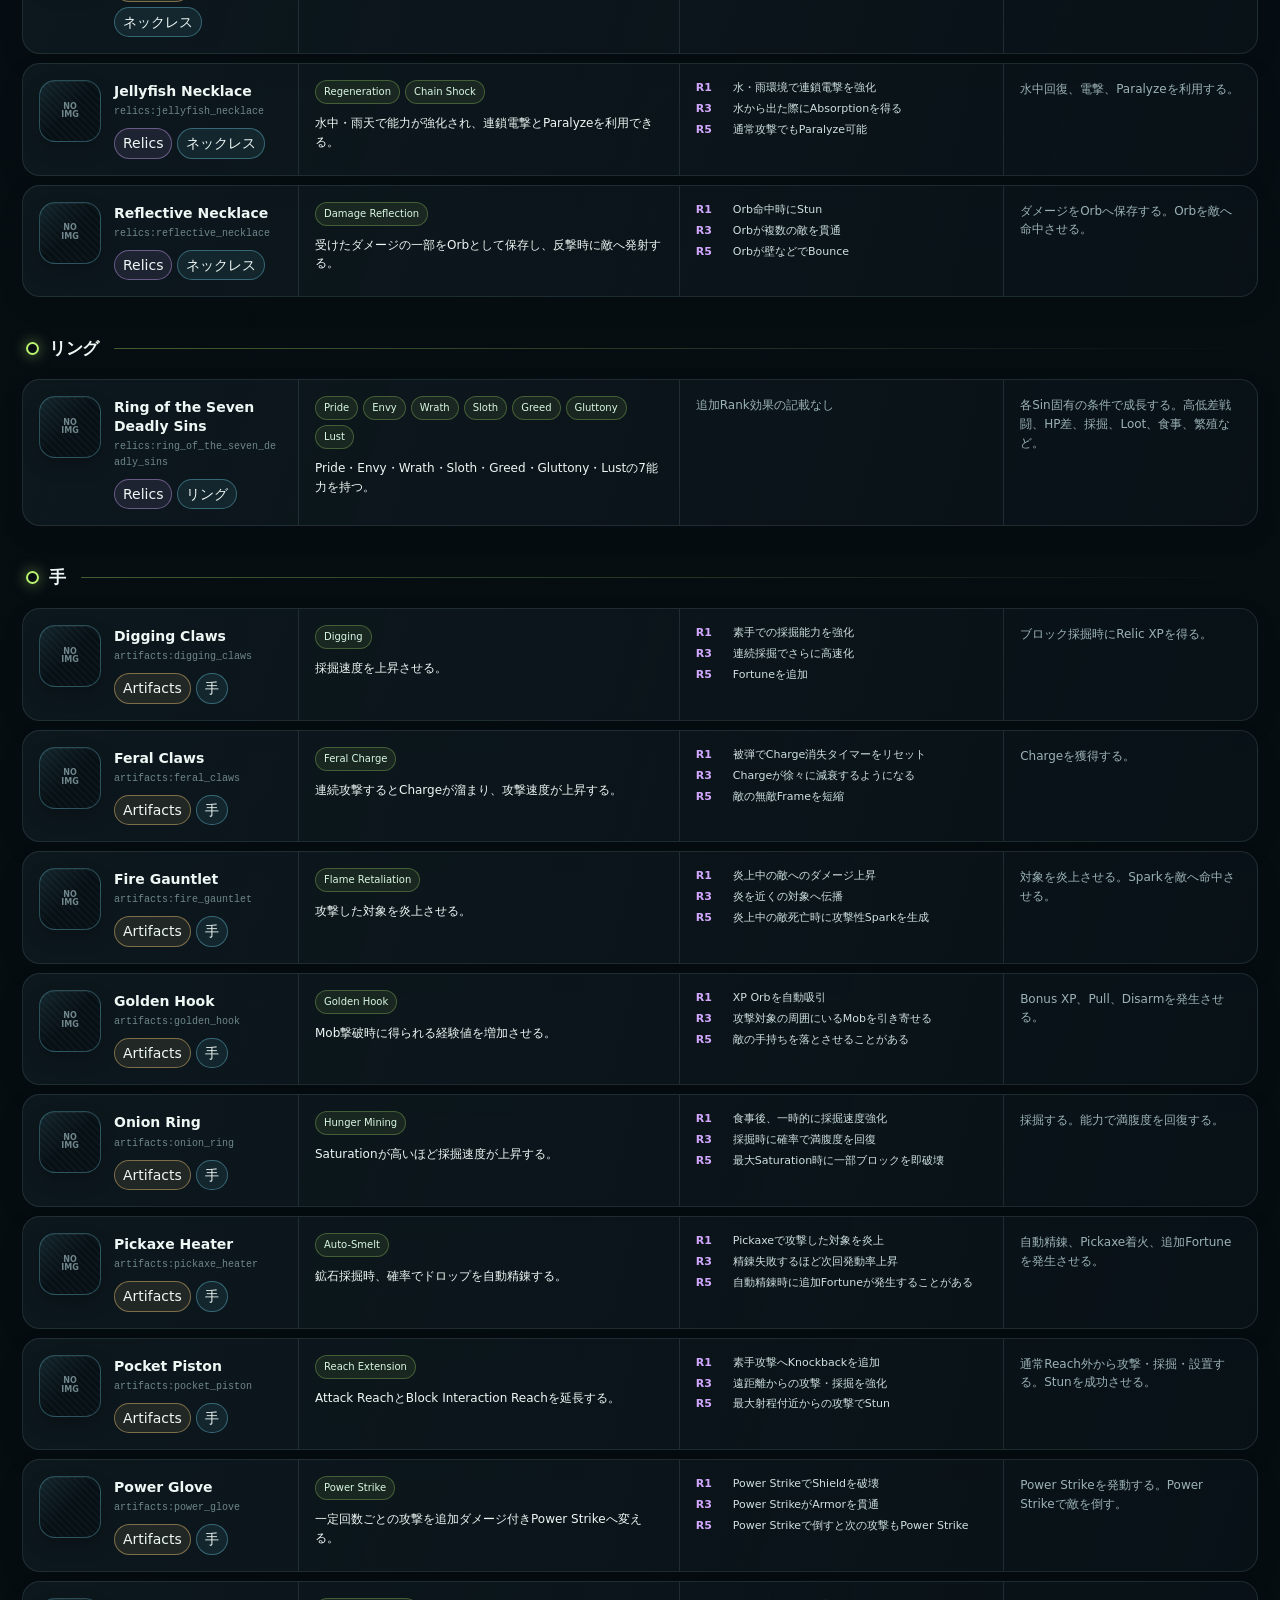
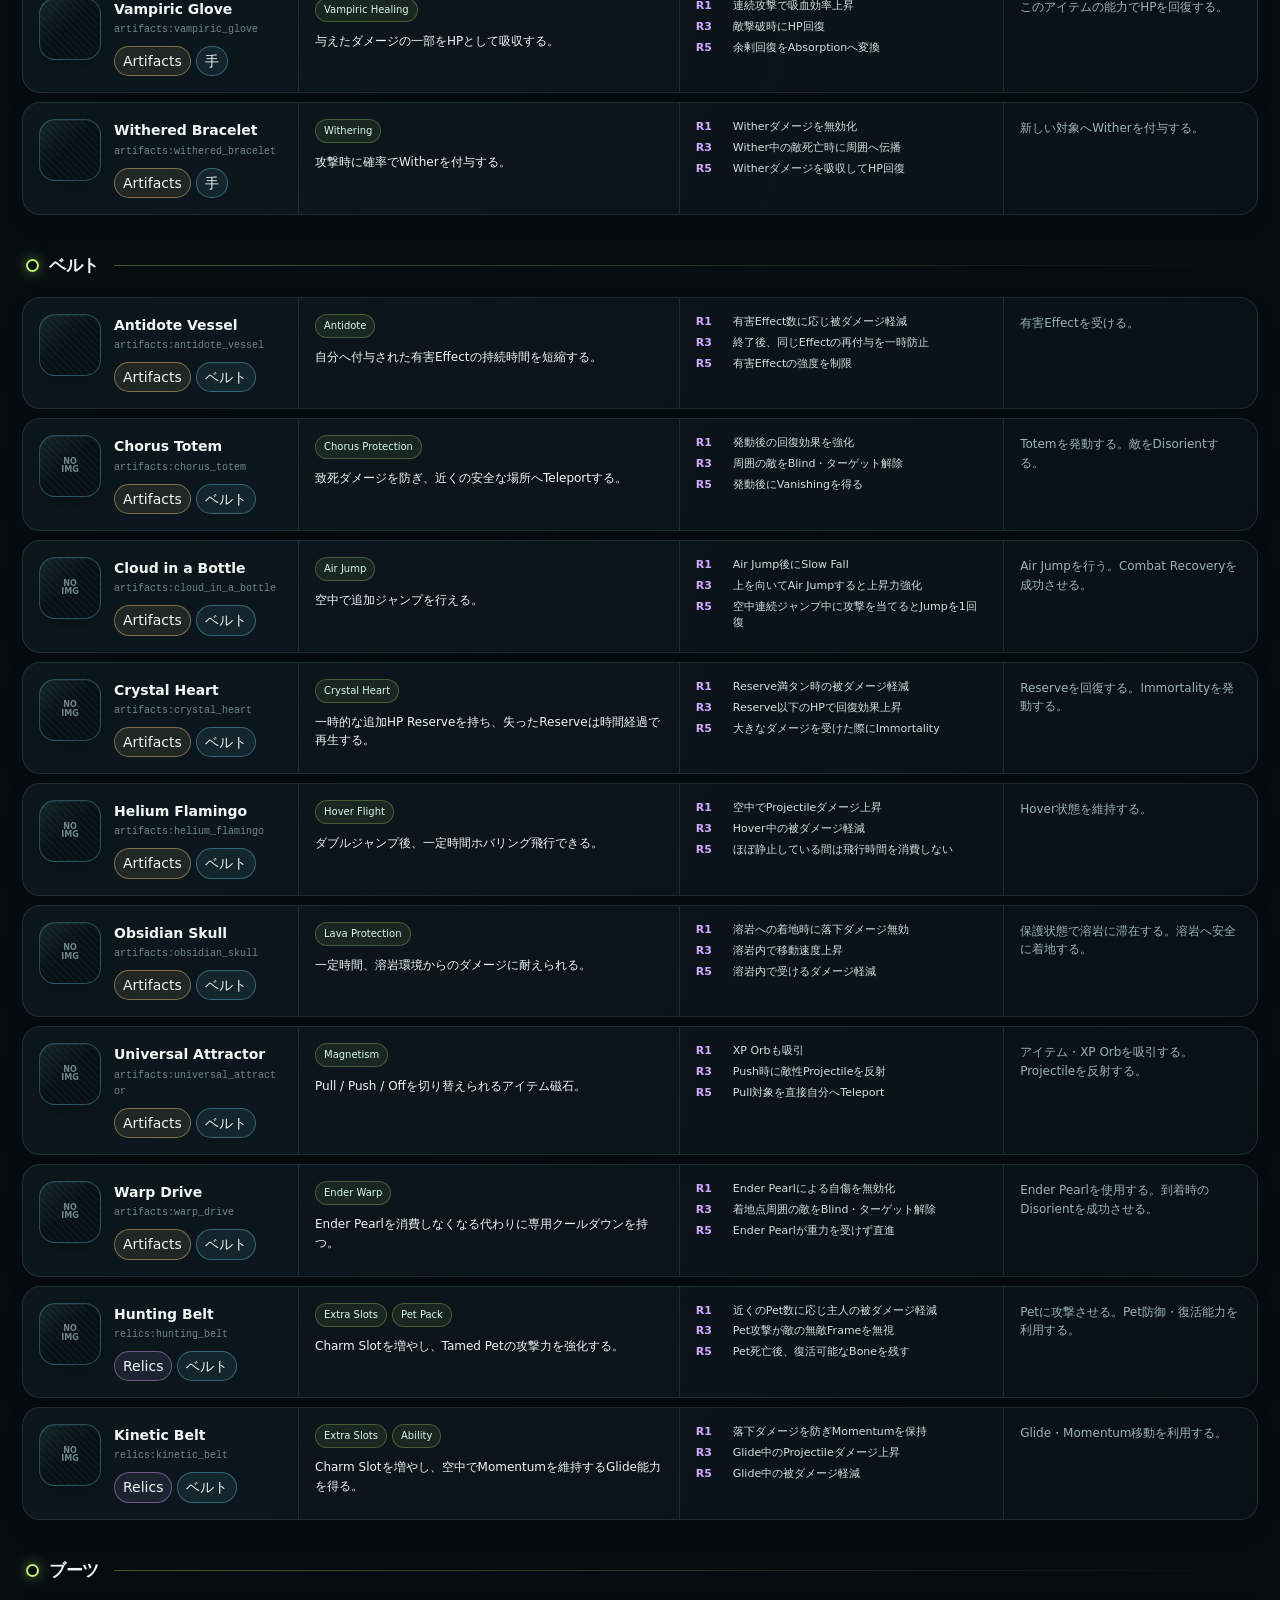
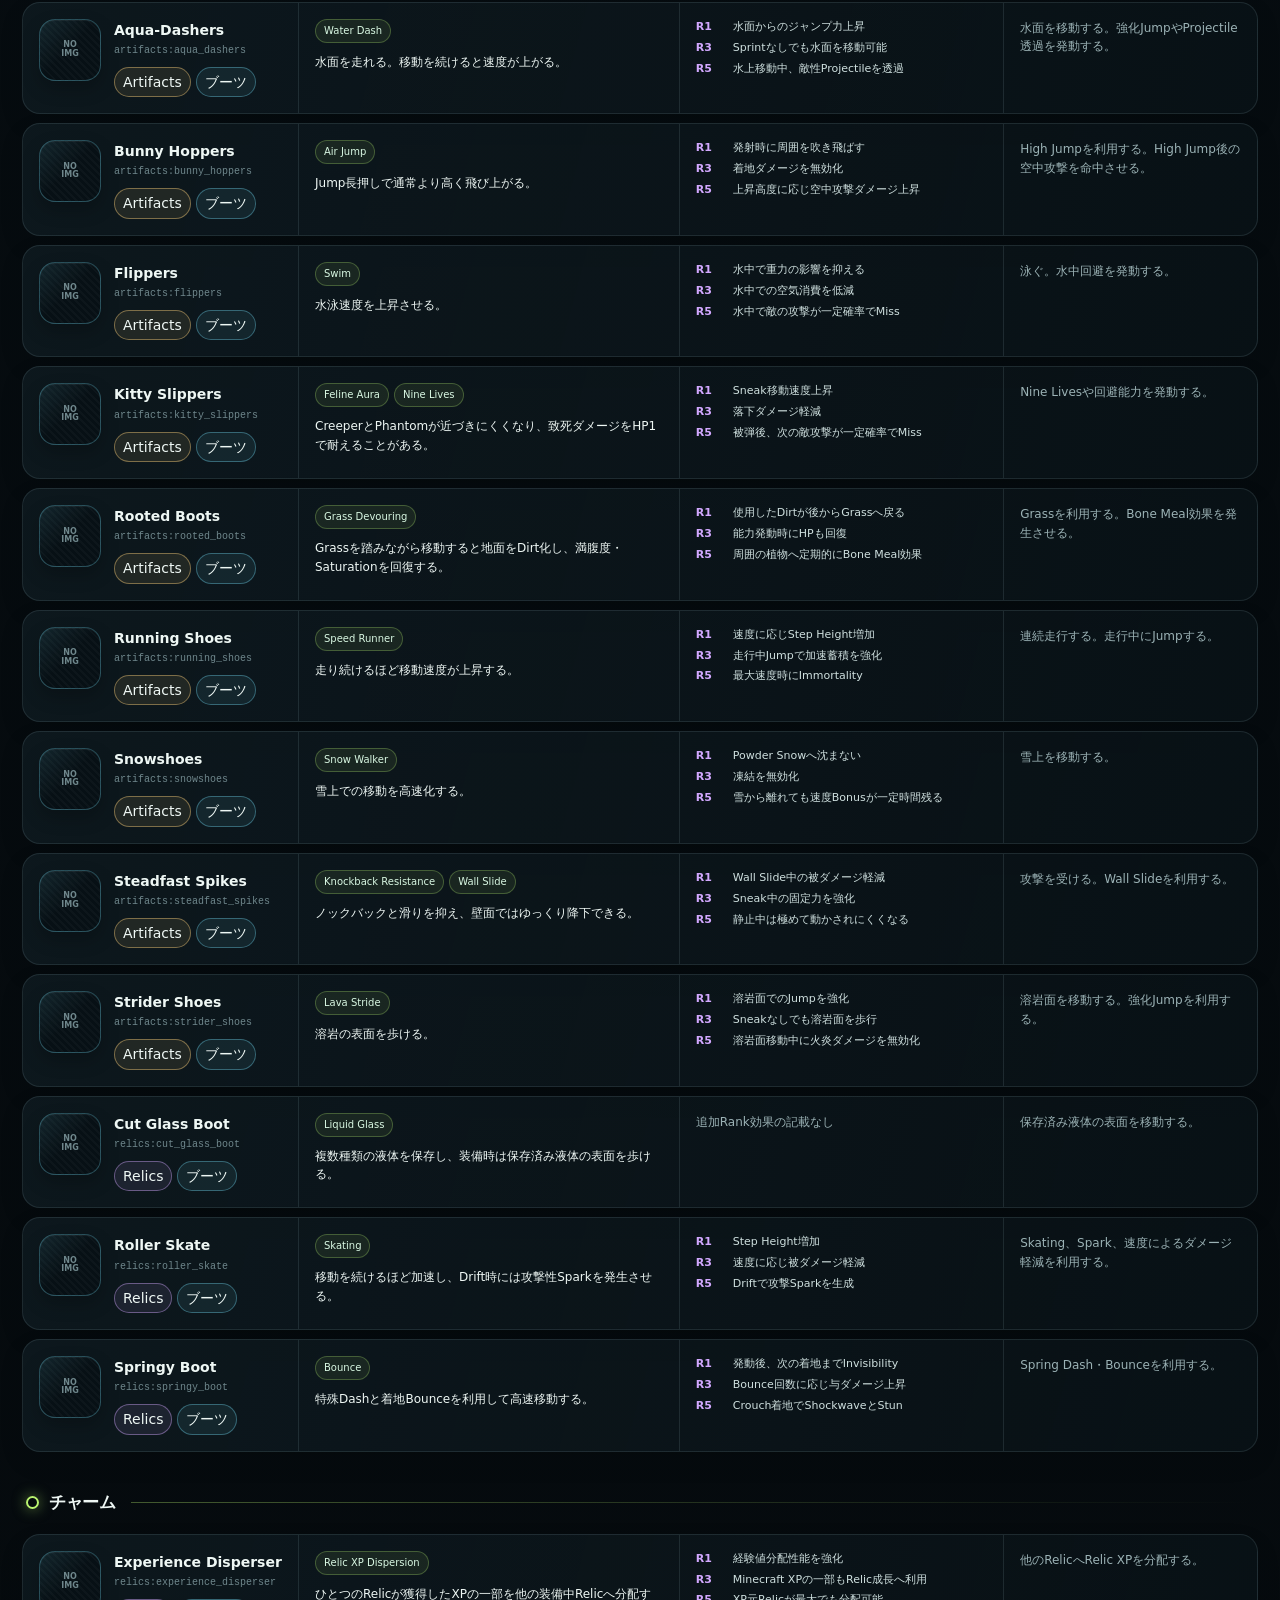
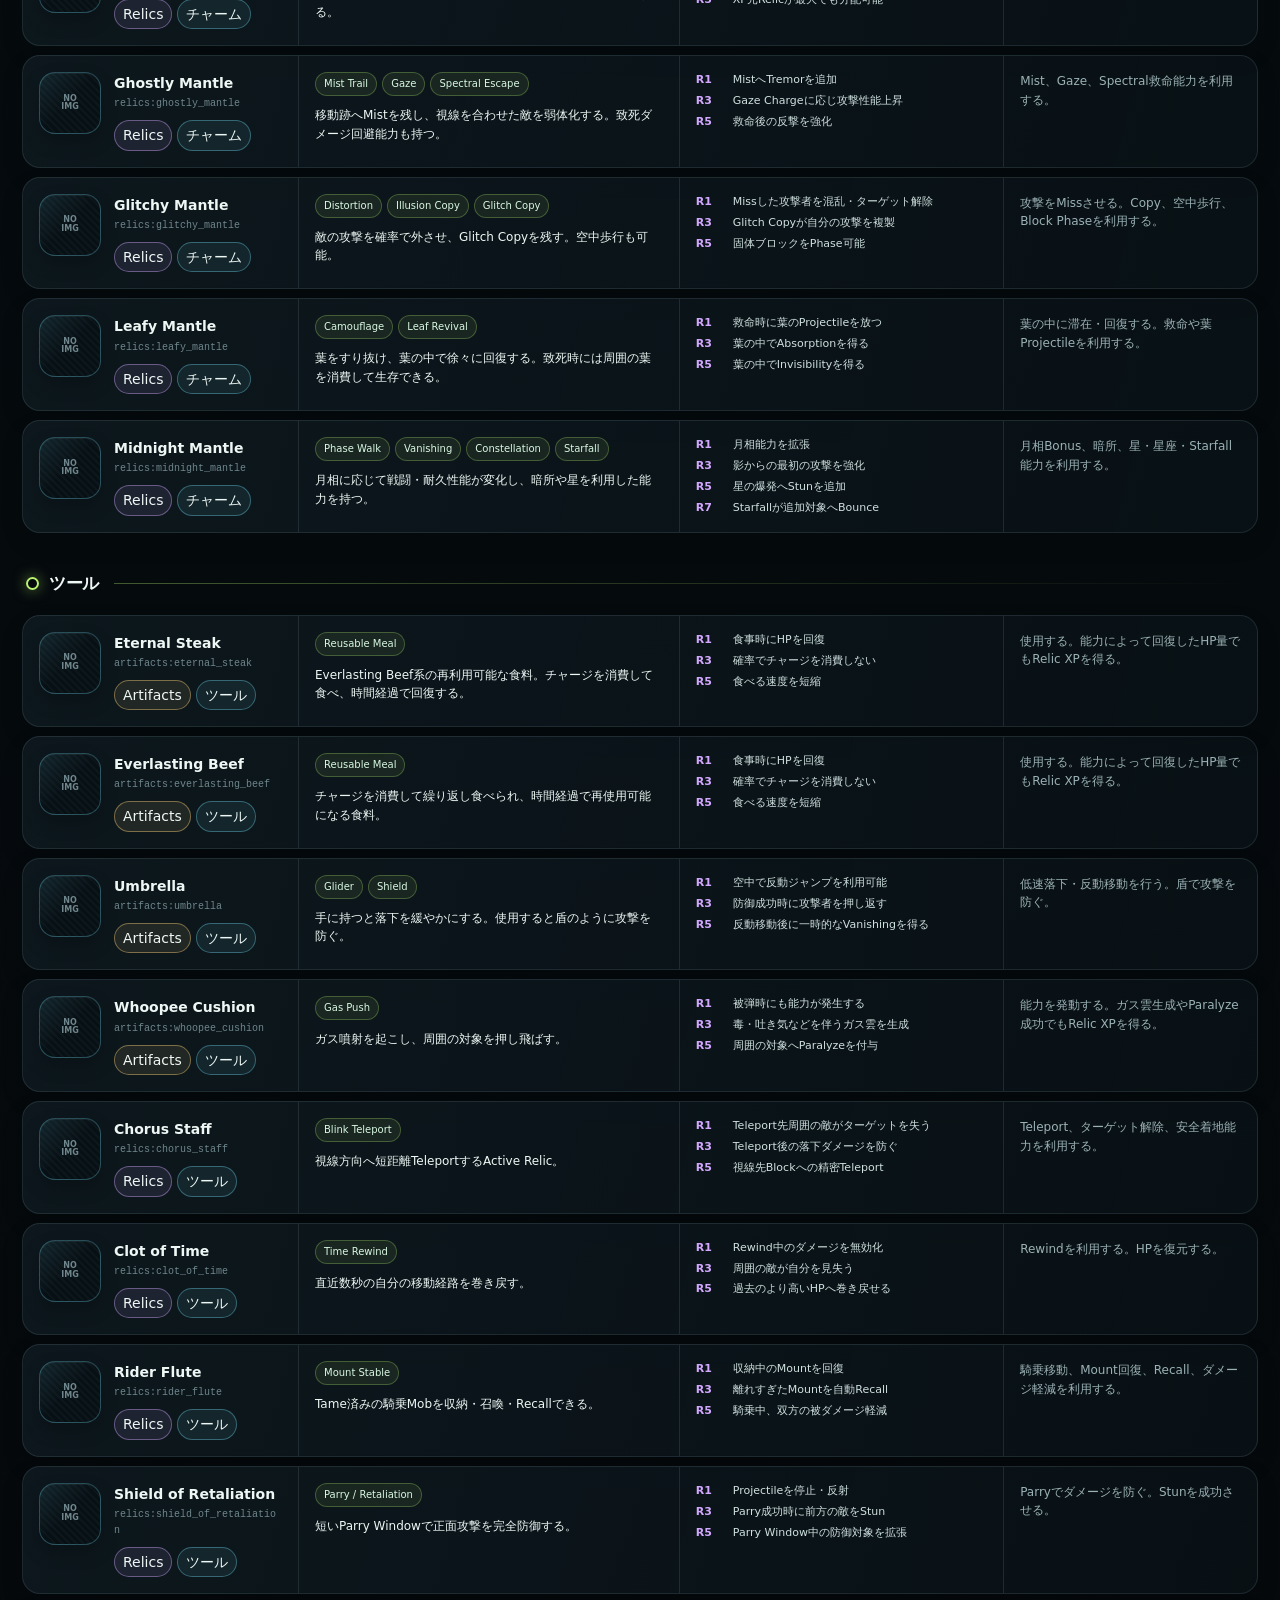
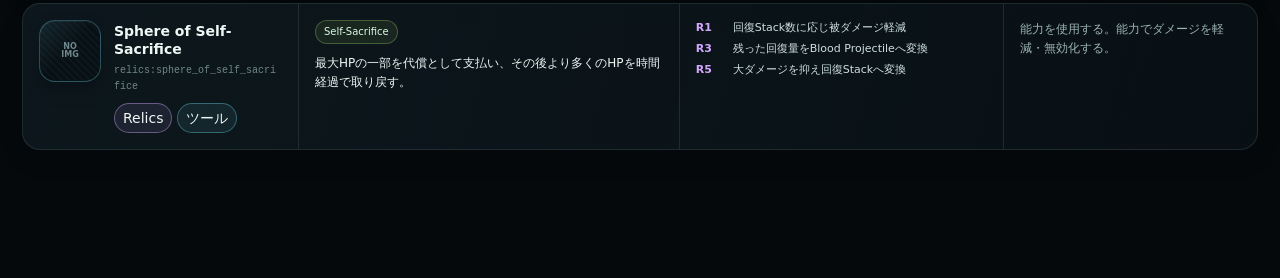
==== commit 92b503d8: "Bust public stylesheet cache" ====
--- a/index.html
+++ b/index.html
@@ -598,7 +598,7 @@
         }
       }
     </style>
-    <link rel="stylesheet" href="./styles.css" />
+    <link rel="stylesheet" href="./styles.css?v=268b005" />
   </head>
 
   <body class="relics-page">
--- a/styles.css
+++ b/styles.css
@@ -1,37 +1,48 @@
 :root {
-  --bg: #0b0e13;
-  --surface: #11161d;
-  --surface-raised: #171d26;
-  --surface-hover: #1c2530;
-  --line: rgba(173, 190, 212, 0.13);
-  --line-strong: rgba(173, 190, 212, 0.26);
-  --text: #edf2f7;
-  --muted: #99a7b8;
-  --subtle: #6f7c8c;
-  --accent: #7fe2b0;
-  --blue: #8ec8ff;
-  --violet: #c9afff;
-  --amber: #f4ce7b;
-  --danger: #ff9fa9;
-  --filter-height: 64px;
-  --table-header-height: 40px;
-  --relic-columns: minmax(270px, 0.95fr) minmax(270px, 1.35fr) minmax(235px, 1.15fr) minmax(190px, 0.9fr);
+  --bg: #071015;
+  --bg-deep: #05090c;
+  --surface: rgba(14, 25, 31, 0.82);
+  --surface-solid: #0f1b21;
+  --surface-raised: #14262d;
+  --surface-hover: #19343b;
+  --line: rgba(157, 190, 196, 0.14);
+  --line-strong: rgba(157, 190, 196, 0.28);
+  --text: #eef7f4;
+  --muted: #9bb2b5;
+  --subtle: #6f878c;
+  --mint: #b9f36f;
+  --cyan: #78e5ff;
+  --violet: #d2a8ff;
+  --amber: #ffd17c;
+  --danger: #ff9fac;
+  --filter-height: 72px;
+  --table-header-height: 46px;
+  --relic-columns: minmax(275px, 0.95fr) minmax(270px, 1.35fr) minmax(235px, 1.15fr) minmax(190px, 0.9fr);
+  --radius: 18px;
+  --shadow: 0 18px 50px rgba(0, 0, 0, 0.24);
   color-scheme: dark;
 }
 
 * { box-sizing: border-box; }
-html { background: var(--bg); scroll-behavior: smooth; }
+
+html {
+  min-width: 320px;
+  scroll-behavior: smooth;
+  background: var(--bg-deep);
+}
+
 body {
   min-width: 320px;
   min-height: 100vh;
   margin: 0;
   color: var(--text);
   background:
-    radial-gradient(circle at 80% -20%, rgba(76, 126, 180, 0.13), transparent 34rem),
-    linear-gradient(180deg, #0e131a 0, var(--bg) 320px);
-  font-family: Inter, "Noto Sans JP", "Yu Gothic UI", system-ui, sans-serif;
+    radial-gradient(circle at 8% -8%, rgba(120, 229, 255, 0.14), transparent 28rem),
+    radial-gradient(circle at 92% 7%, rgba(185, 243, 111, 0.10), transparent 25rem),
+    linear-gradient(180deg, #0a171d 0, var(--bg) 420px, var(--bg-deep) 100%);
+  font-family: Inter, "Noto Sans JP", "Hiragino Sans", "Yu Gothic UI", system-ui, sans-serif;
   font-size: 14px;
-  line-height: 1.55;
+  line-height: 1.6;
 }
 
 body::before {
@@ -40,110 +51,150 @@
   z-index: -1;
   pointer-events: none;
   content: "";
-  opacity: 0.25;
-  background-image: linear-gradient(rgba(255,255,255,.018) 1px, transparent 1px),
-    linear-gradient(90deg, rgba(255,255,255,.018) 1px, transparent 1px);
-  background-size: 48px 48px;
-  mask-image: linear-gradient(to bottom, #000, transparent 72%);
+  opacity: 0.28;
+  background-image:
+    linear-gradient(rgba(185, 243, 111, 0.035) 1px, transparent 1px),
+    linear-gradient(90deg, rgba(120, 229, 255, 0.035) 1px, transparent 1px);
+  background-size: 42px 42px;
+  mask-image: linear-gradient(to bottom, #000 0, transparent 75%);
+}
+
+body::after {
+  position: fixed;
+  top: 16vh;
+  right: -12rem;
+  z-index: -1;
+  width: 25rem;
+  height: 25rem;
+  pointer-events: none;
+  content: "";
+  border: 1px solid rgba(120, 229, 255, 0.08);
+  border-radius: 50%;
+  box-shadow: 0 0 0 32px rgba(120, 229, 255, 0.025), 0 0 0 64px rgba(120, 229, 255, 0.018);
+  animation: ambient-drift 16s ease-in-out infinite alternate;
 }
 
 a { color: inherit; }
 button, input, select { font: inherit; }
-:focus-visible { outline: 2px solid var(--accent); outline-offset: 3px; }
+
+:focus-visible {
+  outline: 2px solid var(--mint);
+  outline-offset: 3px;
+}
+
+::selection {
+  color: #071015;
+  background: var(--mint);
+}
+
+::-webkit-scrollbar { width: 10px; height: 10px; }
+::-webkit-scrollbar-track { background: var(--bg-deep); }
+::-webkit-scrollbar-thumb { border: 3px solid var(--bg-deep); border-radius: 999px; background: #29464e; }
+::-webkit-scrollbar-thumb:hover { background: #3d6871; }
 
 .container {
-  width: min(1540px, calc(100% - 36px));
+  width: min(1500px, calc(100% - 44px));
   margin-inline: auto;
 }
 
-/* The header is an identity/navigation strip, not another sticky layer. */
+/* Header / navigation */
+
 .site-header {
   position: relative;
-  z-index: 1;
-  padding: 25px 0 17px;
+  z-index: 10;
+  padding: 42px 0 28px;
+  overflow: visible;
   border-bottom: 1px solid var(--line);
-  background: rgba(11, 14, 19, 0.82);
-}
-
-.site-header::after {
+  background: linear-gradient(180deg, rgba(9, 23, 29, 0.78), rgba(7, 16, 21, 0.20));
+}
+
+.site-header::before {
   position: absolute;
-  right: 0;
-  bottom: -1px;
-  left: 0;
-  height: 1px;
+  top: 0;
+  right: 12%;
+  width: 38%;
+  height: 2px;
   content: "";
-  background: linear-gradient(90deg, transparent, rgba(127,226,176,.75), transparent);
+  background: linear-gradient(90deg, transparent, var(--mint), var(--cyan), transparent);
+  box-shadow: 0 0 24px rgba(185, 243, 111, 0.28);
+}
+
+.site-header .container::before {
+  display: block;
+  margin-bottom: 15px;
+  color: var(--mint);
+  content: "ATM10  /  FIELD GUIDE  /  8.2";
+  font-family: "SFMono-Regular", Consolas, monospace;
+  font-size: 10px;
+  font-weight: 800;
+  letter-spacing: 0.18em;
 }
 
 h1 {
+  max-width: 900px;
   margin: 0;
-  color: #f4f7fa;
-  font-size: clamp(25px, 3.2vw, 38px);
-  font-weight: 760;
-  letter-spacing: -0.045em;
-  line-height: 1.1;
+  color: var(--text);
+  font-size: clamp(30px, 5vw, 58px);
+  font-weight: 820;
+  letter-spacing: -0.065em;
+  line-height: 1.05;
+  text-wrap: balance;
+  background: linear-gradient(105deg, #f6fffb 12%, var(--cyan) 58%, var(--mint) 95%);
+  background-clip: text;
+  -webkit-background-clip: text;
+  -webkit-text-fill-color: transparent;
 }
 
 .subtitle {
-  margin: 7px 0 0;
+  margin: 12px 0 0;
   color: var(--muted);
-  font-size: 12px;
-  letter-spacing: .01em;
+  font-size: 13px;
+  letter-spacing: 0.05em;
 }
 
 .site-nav {
+  position: relative;
   display: flex;
   align-items: center;
-  min-height: 38px;
-  margin-top: 19px;
+  min-height: 44px;
+  margin-top: 27px;
 }
 
 .site-nav-links {
   display: flex;
   align-items: center;
-  gap: 24px;
+  gap: 8px;
 }
 
 .site-nav a {
   position: relative;
   display: inline-flex;
-  min-height: 34px;
-  align-items: center;
-  padding: 4px 0;
+  min-height: 42px;
+  align-items: center;
+  padding: 7px 15px;
   color: var(--muted);
   text-decoration: none;
-  border: 0;
+  border: 1px solid transparent;
+  border-radius: 999px;
   background: transparent;
-  transition: color 140ms ease;
-}
-
-.site-nav a::after {
-  position: absolute;
-  right: 0;
-  bottom: 0;
-  left: 0;
-  height: 2px;
-  content: "";
-  background: transparent;
-  transform: scaleX(.35);
-  transform-origin: left;
-  transition: background 140ms ease, transform 140ms ease;
+  transition: color 180ms ease, background 180ms ease, border-color 180ms ease, transform 180ms ease;
 }
 
 .site-nav a:hover,
-.site-nav a:focus-visible,
+.site-nav a:focus-visible {
+  color: var(--text);
+  border-color: var(--line-strong);
+  background: rgba(120, 229, 255, 0.08);
+  transform: translateY(-2px);
+}
+
 .site-nav a[aria-current="page"] {
-  color: var(--text);
-}
-
-.site-nav a:hover::after,
-.site-nav a:focus-visible::after,
-.site-nav a[aria-current="page"]::after {
-  background: var(--accent);
-  transform: scaleX(1);
-}
-
-.site-nav a[aria-current="page"] { font-weight: 720; }
+  color: #08120e;
+  border-color: var(--mint);
+  background: var(--mint);
+  box-shadow: 0 0 22px rgba(185, 243, 111, 0.15);
+  font-weight: 800;
+}
 
 .site-nav-toggle {
   display: none;
@@ -154,59 +205,75 @@
   color: var(--text);
   cursor: pointer;
   border: 1px solid var(--line-strong);
-  border-radius: 7px;
-  background: var(--surface);
+  border-radius: 12px;
+  background: rgba(14, 25, 31, 0.88);
   font-size: 21px;
   line-height: 1;
-}
-
-.site-nav-toggle:hover { border-color: var(--accent); background: var(--surface-hover); }
-
-/* The only persistent top layer while reading data. */
+  transition: border-color 180ms ease, background 180ms ease, transform 180ms ease;
+}
+
+.site-nav-toggle:hover,
+.site-nav-toggle:focus-visible {
+  border-color: var(--mint);
+  background: var(--surface-hover);
+  transform: translateY(-2px);
+}
+
+/* Sticky filter bar */
+
 .filter-bar {
   position: sticky;
   top: 0;
   z-index: 50;
-  padding: 9px 0;
-  border-bottom: 1px solid var(--line-strong);
-  background: rgba(11, 14, 19, 0.92);
-  box-shadow: 0 8px 20px rgba(0, 0, 0, .16);
-  backdrop-filter: blur(16px) saturate(130%);
-  -webkit-backdrop-filter: blur(16px) saturate(130%);
+  padding: 12px 0;
+  border-bottom: 1px solid rgba(157, 190, 196, 0.20);
+  background: rgba(5, 13, 17, 0.78);
+  box-shadow: 0 14px 34px rgba(0, 0, 0, 0.18);
+  backdrop-filter: blur(22px) saturate(150%);
+  -webkit-backdrop-filter: blur(22px) saturate(150%);
 }
 
 .filters {
   display: grid;
-  grid-template-columns: minmax(260px, 2fr) repeat(3, minmax(145px, .75fr));
-  gap: 7px;
+  grid-template-columns: minmax(280px, 2fr) repeat(2, minmax(170px, 0.82fr));
+  gap: 9px;
+  padding: 9px;
+  border: 1px solid var(--line);
+  border-radius: 16px;
+  background: rgba(14, 25, 31, 0.76);
+  box-shadow: inset 0 1px 0 rgba(255, 255, 255, 0.035);
 }
 
 .control {
   width: 100%;
   min-width: 0;
-  min-height: 38px;
-  padding: 7px 10px;
+  min-height: 44px;
+  padding: 9px 13px;
   color: var(--text);
   border: 1px solid var(--line-strong);
-  border-radius: 6px;
+  border-radius: 11px;
   outline: none;
-  background: var(--surface);
+  background: rgba(6, 15, 19, 0.82);
   font-size: 12px;
-  transition: border-color 140ms ease, background 140ms ease, box-shadow 140ms ease;
+  transition: border-color 180ms ease, background 180ms ease, box-shadow 180ms ease, transform 180ms ease;
 }
 
 .control:hover,
 .control:focus {
-  border-color: rgba(127,226,176,.76);
-  background: var(--surface-raised);
-}
-
-.control:focus { box-shadow: 0 0 0 3px rgba(127,226,176,.09); }
+  border-color: rgba(120, 229, 255, 0.70);
+  background: rgba(18, 37, 44, 0.94);
+}
+
+.control:focus {
+  box-shadow: 0 0 0 3px rgba(120, 229, 255, 0.10), 0 0 20px rgba(120, 229, 255, 0.08);
+}
+
 .control::placeholder { color: var(--subtle); }
 
-main { padding: 22px 0 70px; }
-
-/* Relics: one shared grid for the header and every row. */
+main { padding: 30px 0 86px; }
+
+/* Relics / Artifacts */
+
 .relic-table-header,
 .relic-row {
   display: grid;
@@ -219,66 +286,86 @@
   z-index: 30;
   min-height: var(--table-header-height);
   align-items: center;
-  color: #aebed0;
-  border-bottom: 1px solid var(--accent);
-  background: #151c25;
+  margin-bottom: 10px;
+  color: var(--subtle);
+  border: 1px solid var(--line);
+  border-radius: 13px;
+  background: rgba(18, 37, 44, 0.90);
+  box-shadow: 0 10px 26px rgba(0, 0, 0, 0.15);
   font-size: 10px;
-  font-weight: 800;
-  letter-spacing: .12em;
+  font-weight: 850;
+  letter-spacing: 0.15em;
   text-transform: uppercase;
 }
 
 .relic-table-header > div {
-  padding: 7px 14px;
+  padding: 8px 15px;
   border-left: 1px solid var(--line);
 }
 
 .relic-table-header > div:first-child { border-left: 0; }
 
-.slot-section { margin: 0; }
+.slot-section { margin: 0 0 30px; }
 
 .section-heading {
   display: flex;
   align-items: center;
-  min-height: 36px;
-  margin: 20px 0 0;
-  padding: 7px 0 6px;
-  border-bottom: 1px solid var(--line);
+  min-height: 42px;
+  margin: 0 0 10px;
+  padding: 0 4px;
+}
+
+.section-heading::after {
+  height: 1px;
+  flex: 1;
+  margin-left: 15px;
+  content: "";
+  background: linear-gradient(90deg, rgba(185, 243, 111, 0.34), transparent);
 }
 
 .slot-title {
   display: flex;
   align-items: center;
-  gap: 9px;
+  gap: 10px;
   margin: 0;
-  color: #f1f5f8;
-  font-size: 14px;
-  font-weight: 740;
-  letter-spacing: .02em;
+  color: var(--text);
+  font-size: 17px;
+  font-weight: 800;
+  letter-spacing: -0.02em;
 }
 
 .slot-title::before {
-  width: 3px;
-  height: 16px;
+  width: 9px;
+  height: 9px;
   content: "";
-  background: var(--accent);
-}
-
-.relic-list { border-top: 0; }
+  border: 2px solid var(--mint);
+  border-radius: 50%;
+  box-shadow: 0 0 14px rgba(185, 243, 111, 0.50);
+}
+
+.relic-list { display: grid; gap: 9px; }
 
 .relic-row {
   min-width: 0;
-  border-bottom: 1px solid var(--line);
-  background: rgba(17, 22, 29, .62);
-  transition: background 120ms ease;
-}
-
-.relic-row:hover { background: var(--surface-hover); }
+  overflow: hidden;
+  border: 1px solid var(--line);
+  border-radius: var(--radius);
+  background: linear-gradient(105deg, rgba(14, 25, 31, 0.90), rgba(10, 20, 25, 0.68));
+  box-shadow: 0 10px 25px rgba(0, 0, 0, 0.10);
+  transition: border-color 180ms ease, background 180ms ease, box-shadow 180ms ease, transform 180ms ease;
+}
+
+.relic-row:hover {
+  border-color: rgba(120, 229, 255, 0.30);
+  background: linear-gradient(105deg, rgba(19, 42, 49, 0.96), rgba(12, 27, 33, 0.82));
+  box-shadow: 0 16px 34px rgba(0, 0, 0, 0.22), 0 0 28px rgba(120, 229, 255, 0.05);
+  transform: translateY(-2px);
+}
 
 .relic-name-cell,
 .relic-row > .fact-group {
   min-width: 0;
-  padding: 12px 14px;
+  padding: 16px;
 }
 
 .relic-row > .fact-group { border-left: 1px solid var(--line); }
@@ -286,30 +373,37 @@
 .item {
   display: flex;
   align-items: flex-start;
-  gap: 11px;
+  gap: 13px;
   min-width: 0;
 }
 
 .icon-frame {
   position: relative;
   display: grid;
-  width: 48px;
-  height: 48px;
-  flex: 0 0 48px;
+  width: 62px;
+  height: 62px;
+  flex: 0 0 62px;
   place-items: center;
   overflow: hidden;
-  border: 1px solid var(--line-strong);
-  border-radius: 6px;
-  background: #080b10;
-}
+  border: 1px solid rgba(120, 229, 255, 0.28);
+  border-radius: 16px;
+  background:
+    linear-gradient(135deg, rgba(120, 229, 255, 0.10), transparent 48%),
+    repeating-linear-gradient(45deg, rgba(255, 255, 255, 0.025) 0 2px, transparent 2px 5px),
+    #071015;
+  box-shadow: inset 0 1px 0 rgba(255, 255, 255, 0.05), 0 8px 18px rgba(0, 0, 0, 0.22);
+  transition: border-color 180ms ease, transform 180ms ease;
+}
+
+.relic-row:hover .icon-frame { border-color: rgba(185, 243, 111, 0.62); transform: rotate(-2deg) scale(1.04); }
 
 .icon-frame img,
 .icon-frame canvas {
   display: block;
-  width: 42px;
-  height: 42px;
-  max-width: 42px;
-  max-height: 42px;
+  width: 50px;
+  height: 50px;
+  max-width: 50px;
+  max-height: 50px;
   object-fit: contain;
   image-rendering: pixelated;
   image-rendering: crisp-edges;
@@ -323,28 +417,28 @@
   display: none;
   color: var(--subtle);
   font-size: 8px;
-  font-weight: 800;
+  font-weight: 850;
   line-height: 1.05;
   text-align: center;
 }
 
-.item-main { min-width: 0; }
+.item-main { min-width: 0; padding-top: 2px; }
 
 .item-name {
   display: block;
-  color: #f2f6fa;
+  color: var(--text);
   font-size: 14px;
-  font-weight: 720;
-  line-height: 1.25;
+  font-weight: 800;
+  line-height: 1.3;
   text-decoration: none;
 }
 
-.item-name:hover { color: var(--blue); text-decoration: underline; text-underline-offset: 3px; }
+.item-name:hover { color: var(--cyan); text-decoration: underline; text-underline-offset: 4px; }
 
 .item-id,
 .registry {
   display: block;
-  margin-top: 3px;
+  margin-top: 4px;
   color: var(--subtle);
   font-family: "SFMono-Regular", Consolas, monospace;
   font-size: 10px;
@@ -359,23 +453,23 @@
   display: flex;
   flex-wrap: wrap;
   align-items: center;
-  gap: 4px;
-}
-
-.tags { margin-top: 6px; }
+  gap: 5px;
+}
+
+.tags { margin-top: 8px; }
 
 .tag,
 .level-tag,
 .conflict-tag {
   display: inline-flex;
-  min-height: 20px;
-  align-items: center;
-  padding: 2px 6px;
+  min-height: 22px;
+  align-items: center;
+  padding: 3px 8px;
   border: 1px solid var(--line-strong);
-  border-radius: 4px;
+  border-radius: 999px;
   font-size: 10px;
-  font-weight: 650;
-  line-height: 1.3;
+  font-weight: 700;
+  line-height: 1.25;
 }
 
 button.tag {
@@ -385,66 +479,70 @@
   font: inherit;
 }
 
+.filter-tag { transition: color 160ms ease, background 160ms ease, border-color 160ms ease, transform 160ms ease; }
 .filter-tag:hover,
-.filter-tag:focus-visible,
-.filter-tag[aria-pressed="true"] {
-  border-color: var(--accent);
-  color: #07130d;
-  background: var(--accent);
-}
-
-.tag-artifacts { color: var(--amber); border-color: rgba(244,206,123,.42); background: rgba(244,206,123,.09); }
-.tag-relics { color: var(--violet); border-color: rgba(201,175,255,.4); background: rgba(201,175,255,.09); }
-.slot-tag, .equipment-tag { color: #b7d9ff; border-color: rgba(142,200,255,.36); background: rgba(72,120,176,.15); }
+.filter-tag:focus-visible { border-color: var(--cyan); color: var(--cyan); background: rgba(120, 229, 255, 0.10); transform: translateY(-1px); }
+.filter-tag[aria-pressed="true"] { color: #071015; border-color: var(--mint); background: var(--mint); }
+
+.tag-artifacts { color: var(--amber); border-color: rgba(255, 209, 124, 0.42); background: rgba(255, 209, 124, 0.09); }
+.tag-relics { color: var(--violet); border-color: rgba(210, 168, 255, 0.42); background: rgba(210, 168, 255, 0.09); }
+.slot-tag,
+.equipment-tag { color: var(--cyan); border-color: rgba(120, 229, 255, 0.34); background: rgba(120, 229, 255, 0.08); }
 
 .fact-group h3 {
-  margin: 0 0 6px;
-  color: #9eafc2;
+  margin: 0 0 7px;
+  color: var(--mint);
   font-size: 10px;
-  font-weight: 800;
-  letter-spacing: .1em;
+  font-weight: 850;
+  letter-spacing: 0.14em;
   text-transform: uppercase;
 }
 
 .relic-row > .fact-group h3 { display: none; }
-.ability-description { margin: 8px 0 0 !important; color: #d7e1eb !important; }
-.fact-group p { margin: 0; color: var(--muted); font-size: 12px; line-height: 1.48; }
-.ability-chip { padding: 2px 6px; color: #d7f2e4; border: 1px solid rgba(127,226,176,.3); border-radius: 4px; background: rgba(127,226,176,.08); font-size: 10px; }
-.rank-list { display: grid; gap: 4px; padding: 0; }
-.rank-row { display: grid; grid-template-columns: 27px 1fr; gap: 5px; color: #cbd7e3; font-size: 11px; line-height: 1.42; }
-.rank-label { color: var(--violet); font-weight: 800; font-variant-numeric: tabular-nums; }
+.ability-description { margin: 10px 0 0 !important; color: var(--text) !important; }
+.fact-group p { margin: 0; color: var(--muted); font-size: 12px; line-height: 1.55; }
+.ability-chip { padding: 3px 8px; color: #d9f8e3; border: 1px solid rgba(185, 243, 111, 0.27); border-radius: 999px; background: rgba(185, 243, 111, 0.08); font-size: 10px; }
+.rank-list { display: grid; gap: 5px; padding: 0; }
+.rank-row { display: grid; grid-template-columns: 30px 1fr; gap: 7px; color: #cfe0df; font-size: 11px; line-height: 1.45; }
+.rank-label { color: var(--violet); font-weight: 850; font-variant-numeric: tabular-nums; }
 .no-rank, .muted { color: var(--muted); }
 
 .empty {
-  margin-top: 18px;
-  padding: 34px 20px;
+  margin-top: 22px;
+  padding: 46px 20px;
   color: var(--muted);
   border: 1px dashed var(--line-strong);
+  border-radius: var(--radius);
+  background: rgba(14, 25, 31, 0.56);
   text-align: center;
 }
 
-/* Enchantments: native table alignment and a compact data-dense header. */
+/* Enchantments */
+
 .enchantment-table {
   overflow: visible;
-  border-top: 1px solid var(--line-strong);
-  background: rgba(17, 22, 29, .64);
+  border: 1px solid var(--line);
+  border-radius: 20px;
+  background: rgba(10, 19, 24, 0.78);
+  box-shadow: var(--shadow);
 }
 
 .enchantment-table table {
   width: 100%;
   min-width: 980px;
-  border-collapse: collapse;
+  border-collapse: separate;
+  border-spacing: 0;
   table-layout: fixed;
 }
 
-.enchant-name-col { width: 27%; }
-.enchant-equipment-col { width: 15%; }
+.enchant-name-col { width: 26%; }
+.enchant-equipment-col { width: 18%; }
 .enchant-effect-col { width: 42%; }
-.enchant-conflicts-col { width: 16%; }
+.enchant-conflicts-col { width: 14%; }
 
 .enchantment-table th,
 .enchantment-table td {
-  padding: 10px 12px;
+  padding: 13px 15px;
   text-align: left;
   vertical-align: top;
   border-bottom: 1px solid var(--line);
@@ -454,32 +552,35 @@
   position: sticky;
   top: var(--filter-height);
   z-index: 30;
-  color: #b8c9da;
-  background: #151c25;
-  box-shadow: 0 1px 0 var(--accent);
+  color: var(--subtle);
+  border-bottom-color: rgba(185, 243, 111, 0.42);
+  background: rgba(18, 37, 44, 0.96);
+  box-shadow: 0 10px 24px rgba(0, 0, 0, 0.16);
   font-size: 10px;
-  font-weight: 800;
-  letter-spacing: .1em;
+  font-weight: 850;
+  letter-spacing: 0.14em;
   text-transform: uppercase;
 }
 
-.enchantment-table tbody tr { transition: background 120ms ease; }
-.enchantment-table tbody tr:hover { background: rgba(127,226,176,.055); }
-.enchantment-table td { color: #d8e1eb; font-size: 12px; }
-.enchant-title-line { display: flex; align-items: center; flex-wrap: wrap; gap: 5px; }
-.name-ja { color: #f1f5f8; font-size: 13px; font-weight: 720; }
-.name-en { margin-top: 2px; color: #bdcddd; font-size: 11px; }
-.enchant-meta-line { margin-top: 6px; }
+.enchantment-table th:first-child { border-top-left-radius: 19px; }
+.enchantment-table th:last-child { border-top-right-radius: 19px; }
+.enchantment-table tbody tr { transition: background 160ms ease; }
+.enchantment-table tbody tr:hover { background: linear-gradient(90deg, rgba(120, 229, 255, 0.07), rgba(185, 243, 111, 0.035)); }
+.enchantment-table tbody tr:last-child td { border-bottom: 0; }
+.enchantment-table td { color: #d7e5e3; font-size: 12px; }
+.enchant-title-line { display: flex; align-items: center; flex-wrap: wrap; gap: 6px; }
+.name-ja { color: var(--text); font-size: 14px; font-weight: 800; line-height: 1.3; }
+.name-en { margin-top: 3px; color: #bdd0d0; font-size: 11px; }
+.enchant-meta-line { margin-top: 7px; }
 .mod-tag { color: hsl(var(--mod-hue), 88%, 84%); border-color: hsl(var(--mod-hue), 62%, 55%); background: hsl(var(--mod-hue), 48%, 19%); }
-.level-tag { color: #c5efff; border-color: rgba(142,200,255,.36); background: rgba(142,200,255,.1); font-variant-numeric: tabular-nums; }
-.status-tag { color: #ffe3a0; border-color: rgba(244,206,123,.4); background: rgba(244,206,123,.1); }
-.effect-cell { color: #e0e8f0 !important; line-height: 1.58; }
-.conflict-cell { color: #bcc9d8 !important; }
-.conflict-tag { color: #d8c7ff; border-color: rgba(201,175,255,.25); background: rgba(201,175,255,.07); }
+.level-tag { color: #c5efff; border-color: rgba(120, 229, 255, 0.34); background: rgba(120, 229, 255, 0.09); font-variant-numeric: tabular-nums; }
+.effect-cell { color: #e2efeb !important; line-height: 1.65; }
+.conflict-cell { color: #c8d8d7 !important; }
+.conflict-tag { color: #ddcaff; border-color: rgba(210, 168, 255, 0.28); background: rgba(210, 168, 255, 0.07); }
 
 @media (max-width: 1180px) {
-  .filters { grid-template-columns: minmax(230px, 2fr) repeat(3, minmax(125px, .8fr)); }
-  :root { --relic-columns: minmax(245px, .95fr) minmax(235px, 1.2fr) minmax(210px, 1.1fr) minmax(175px, .85fr); }
+  .filters { grid-template-columns: minmax(230px, 2fr) repeat(2, minmax(140px, 0.8fr)); }
+  :root { --relic-columns: minmax(245px, 0.95fr) minmax(235px, 1.2fr) minmax(210px, 1.1fr) minmax(175px, 0.85fr); }
 }
 
 @media (max-width: 900px) {
@@ -487,7 +588,6 @@
   .relic-row { display: block; }
   .relic-row > .fact-group { border-top: 1px solid var(--line); border-left: 0; }
   .relic-row > .fact-group h3 { display: block; }
-  .section-heading { margin-top: 15px; }
   .filters { grid-template-columns: repeat(2, minmax(0, 1fr)); }
   .filters input { grid-column: 1 / -1; }
   .enchantment-table { overflow-x: auto; }
@@ -495,35 +595,50 @@
 }
 
 @media (max-width: 700px) {
-  .container { width: min(100% - 24px, 1540px); }
-  .site-header { padding: 20px 0 13px; }
-  .site-nav { justify-content: space-between; margin-top: 13px; }
+  .container { width: min(100% - 24px, 1500px); }
+  .site-header { padding: 28px 0 20px; }
+  .site-header .container::before { margin-bottom: 12px; font-size: 9px; }
+  .site-nav { justify-content: space-between; margin-top: 20px; }
   .has-nav-js .site-nav-toggle { display: inline-flex; }
   .has-nav-js .site-nav-links {
-    display: none;
     position: absolute;
-    top: 48px;
+    top: 53px;
     right: 0;
     left: 0;
+    display: none;
     flex-direction: column;
     align-items: stretch;
-    gap: 0;
-    padding: 6px 12px;
+    gap: 5px;
+    padding: 8px;
     border: 1px solid var(--line-strong);
-    background: #121820;
-    box-shadow: 0 12px 30px rgba(0,0,0,.32);
+    border-radius: 16px;
+    background: rgba(10, 22, 27, 0.98);
+    box-shadow: 0 18px 40px rgba(0, 0, 0, 0.38);
   }
   .has-nav-js .site-nav-links.is-open { display: flex; }
-  .site-nav a { min-height: 42px; }
-  .site-nav a::after { right: auto; width: 24px; }
-  .filters { grid-template-columns: 1fr; }
+  .site-nav a { min-height: 45px; border-radius: 11px; }
+  .site-nav a[aria-current="page"] { color: #08120e; }
+  .filters { grid-template-columns: 1fr; padding: 8px; }
   .filters input { grid-column: auto; }
-  main { padding-top: 17px; }
-  .relic-name-cell, .relic-row > .fact-group { padding: 10px 9px; }
-  .icon-frame { width: 44px; height: 44px; flex-basis: 44px; }
-  .icon-frame img, .icon-frame canvas { width: 38px; height: 38px; max-width: 38px; max-height: 38px; }
+  main { padding-top: 22px; }
+  .relic-name-cell, .relic-row > .fact-group { padding: 13px; }
+  .icon-frame { width: 56px; height: 56px; flex-basis: 56px; border-radius: 14px; }
+  .icon-frame img, .icon-frame canvas { width: 44px; height: 44px; max-width: 44px; max-height: 44px; }
+  .enchantment-table { border-radius: 15px; }
+  .enchantment-table th:first-child { border-top-left-radius: 14px; }
+  .enchantment-table th:last-child { border-top-right-radius: 14px; }
+}
+
+@keyframes ambient-drift {
+  from { transform: translate3d(0, 0, 0) rotate(0deg); }
+  to { transform: translate3d(-24px, 18px, 0) rotate(10deg); }
 }
 
 @media (prefers-reduced-motion: reduce) {
-  *, *::before, *::after { scroll-behavior: auto !important; transition-duration: .01ms !important; animation-duration: .01ms !important; }
-}
+  *, *::before, *::after {
+    scroll-behavior: auto !important;
+    animation-duration: 0.01ms !important;
+    animation-iteration-count: 1 !important;
+    transition-duration: 0.01ms !important;
+  }
+}
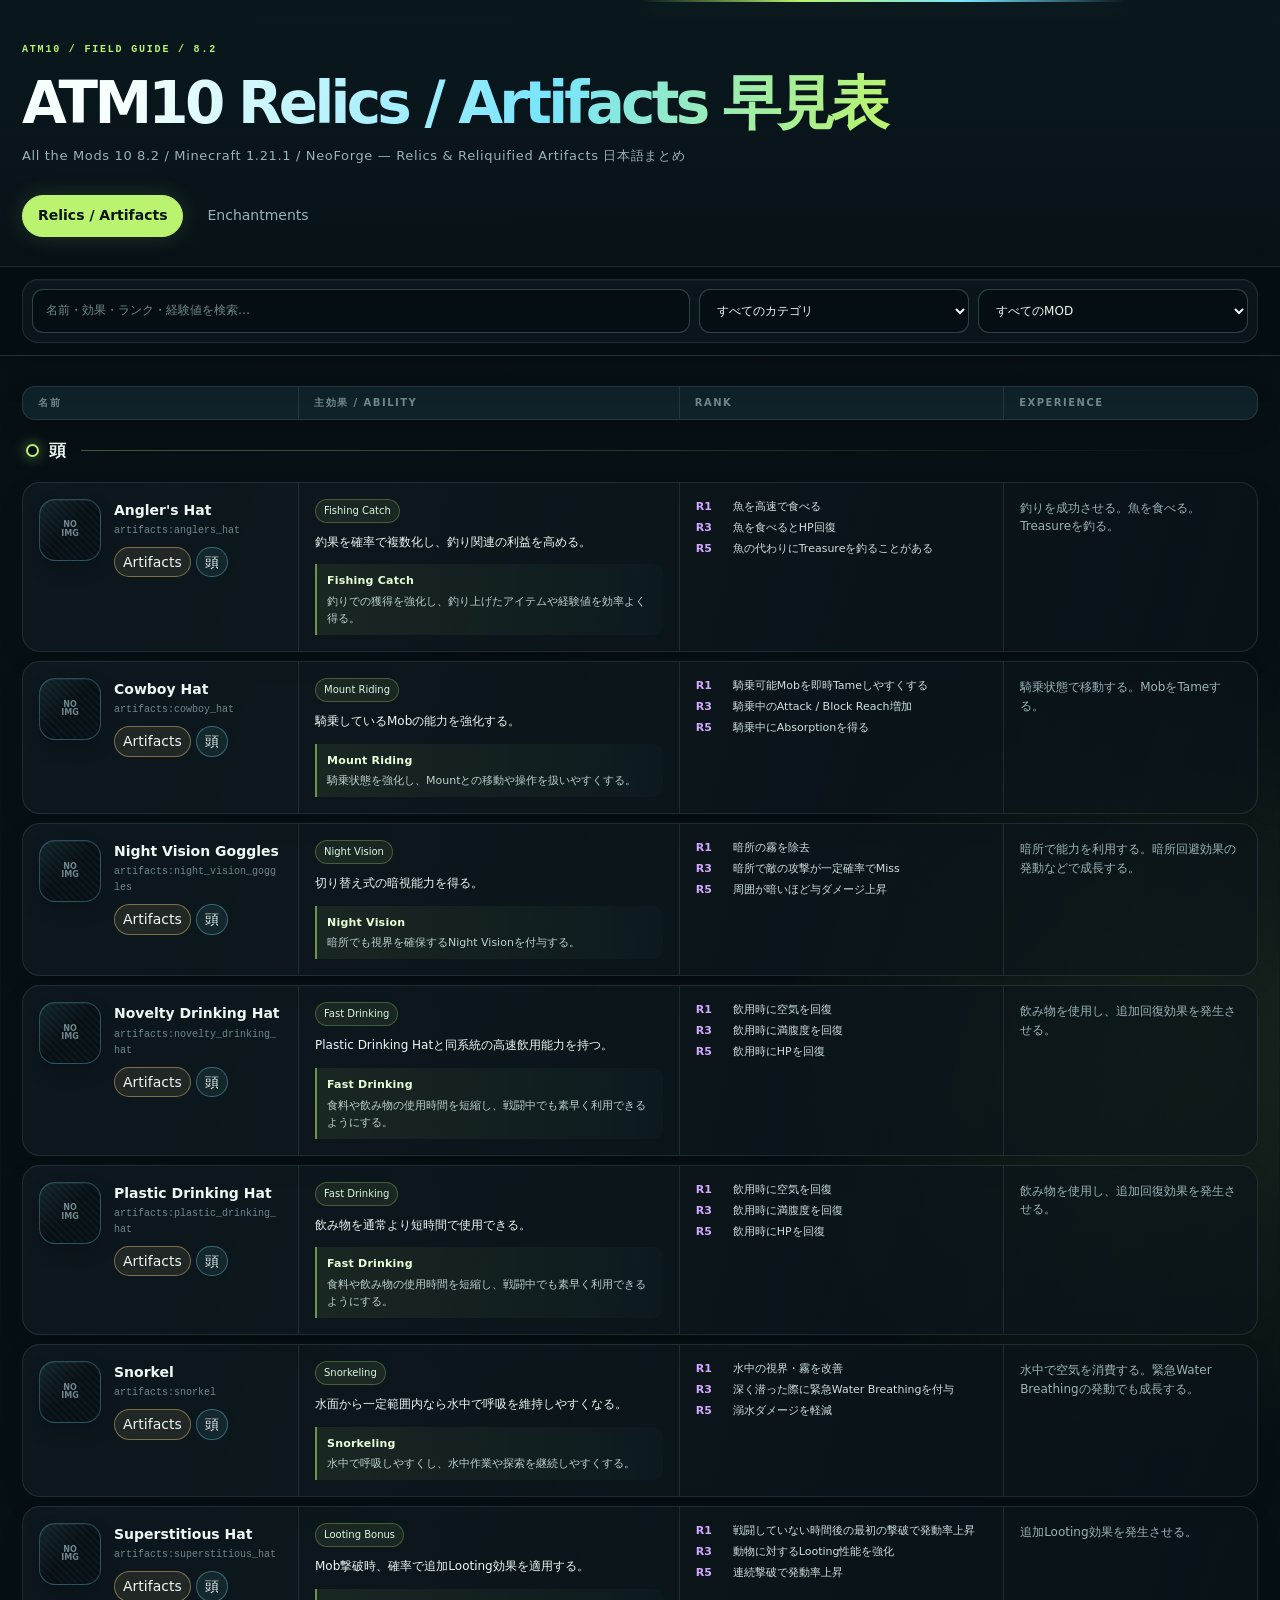
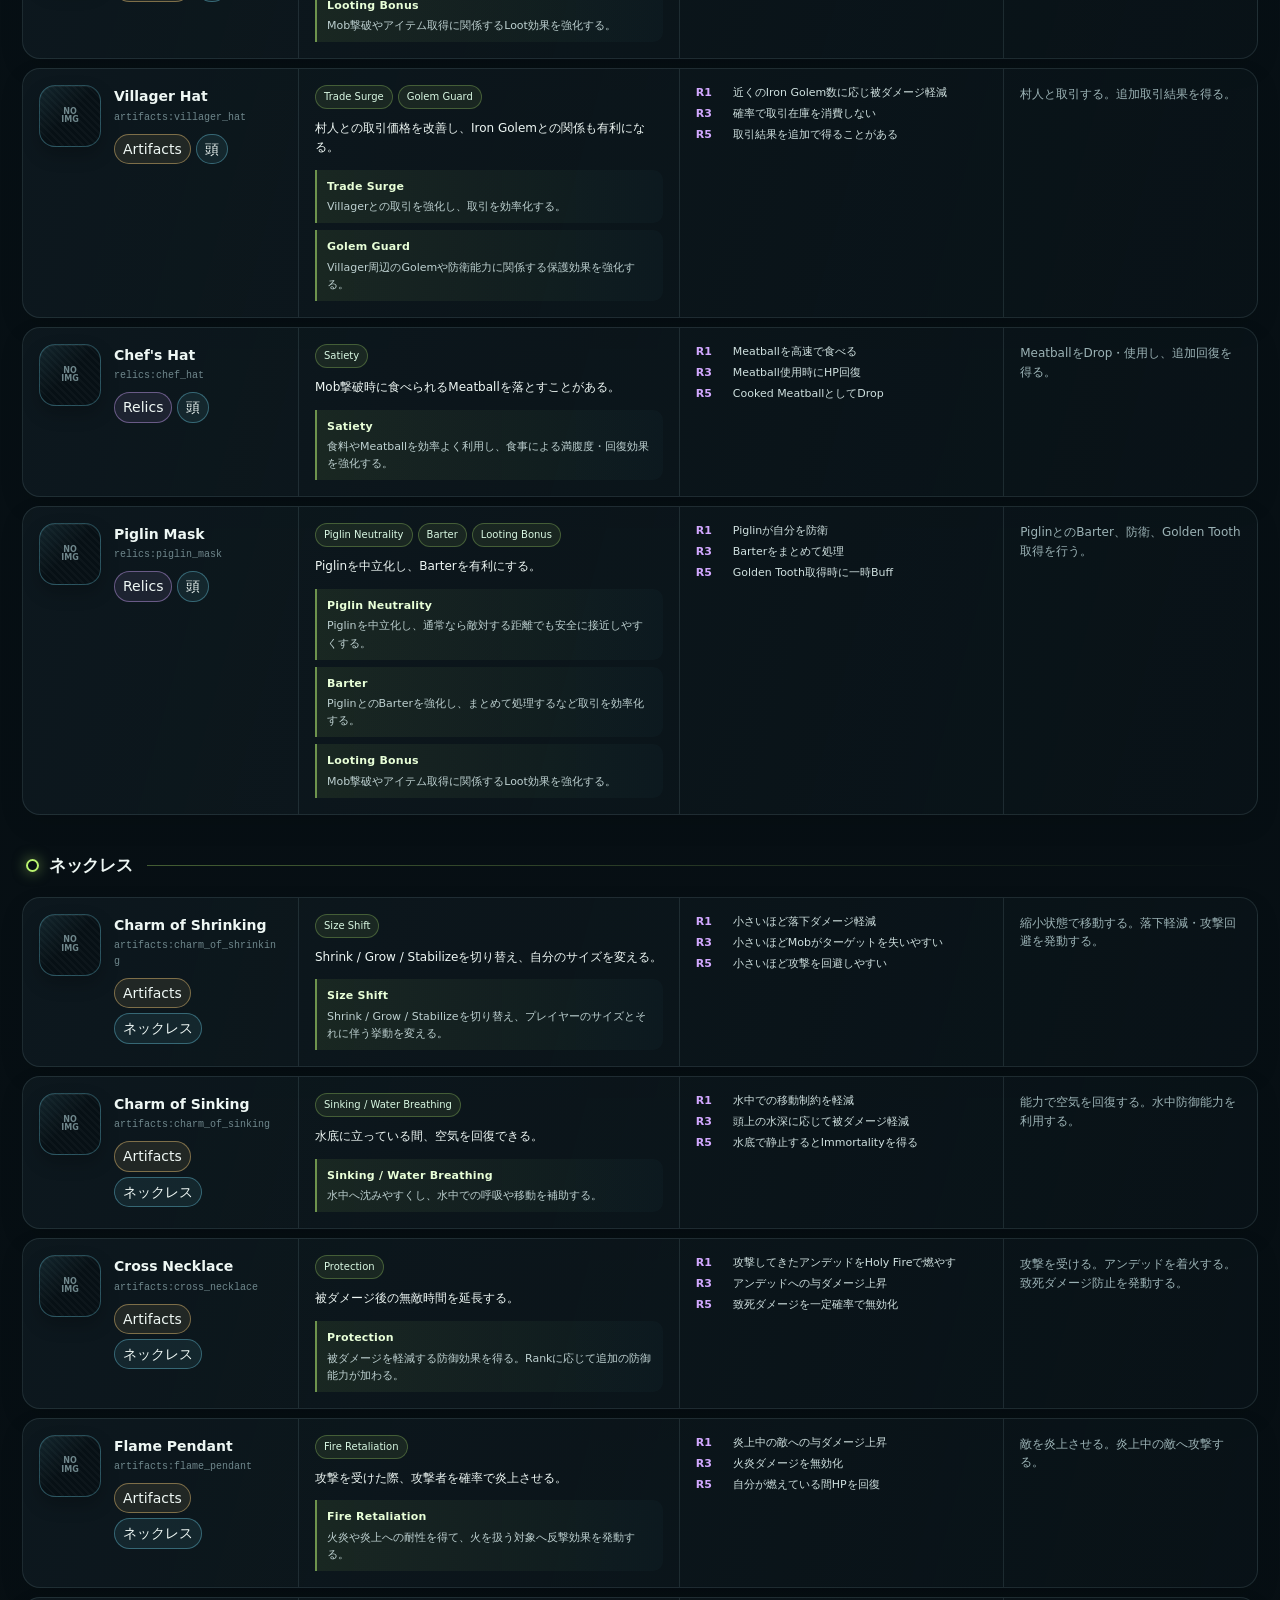
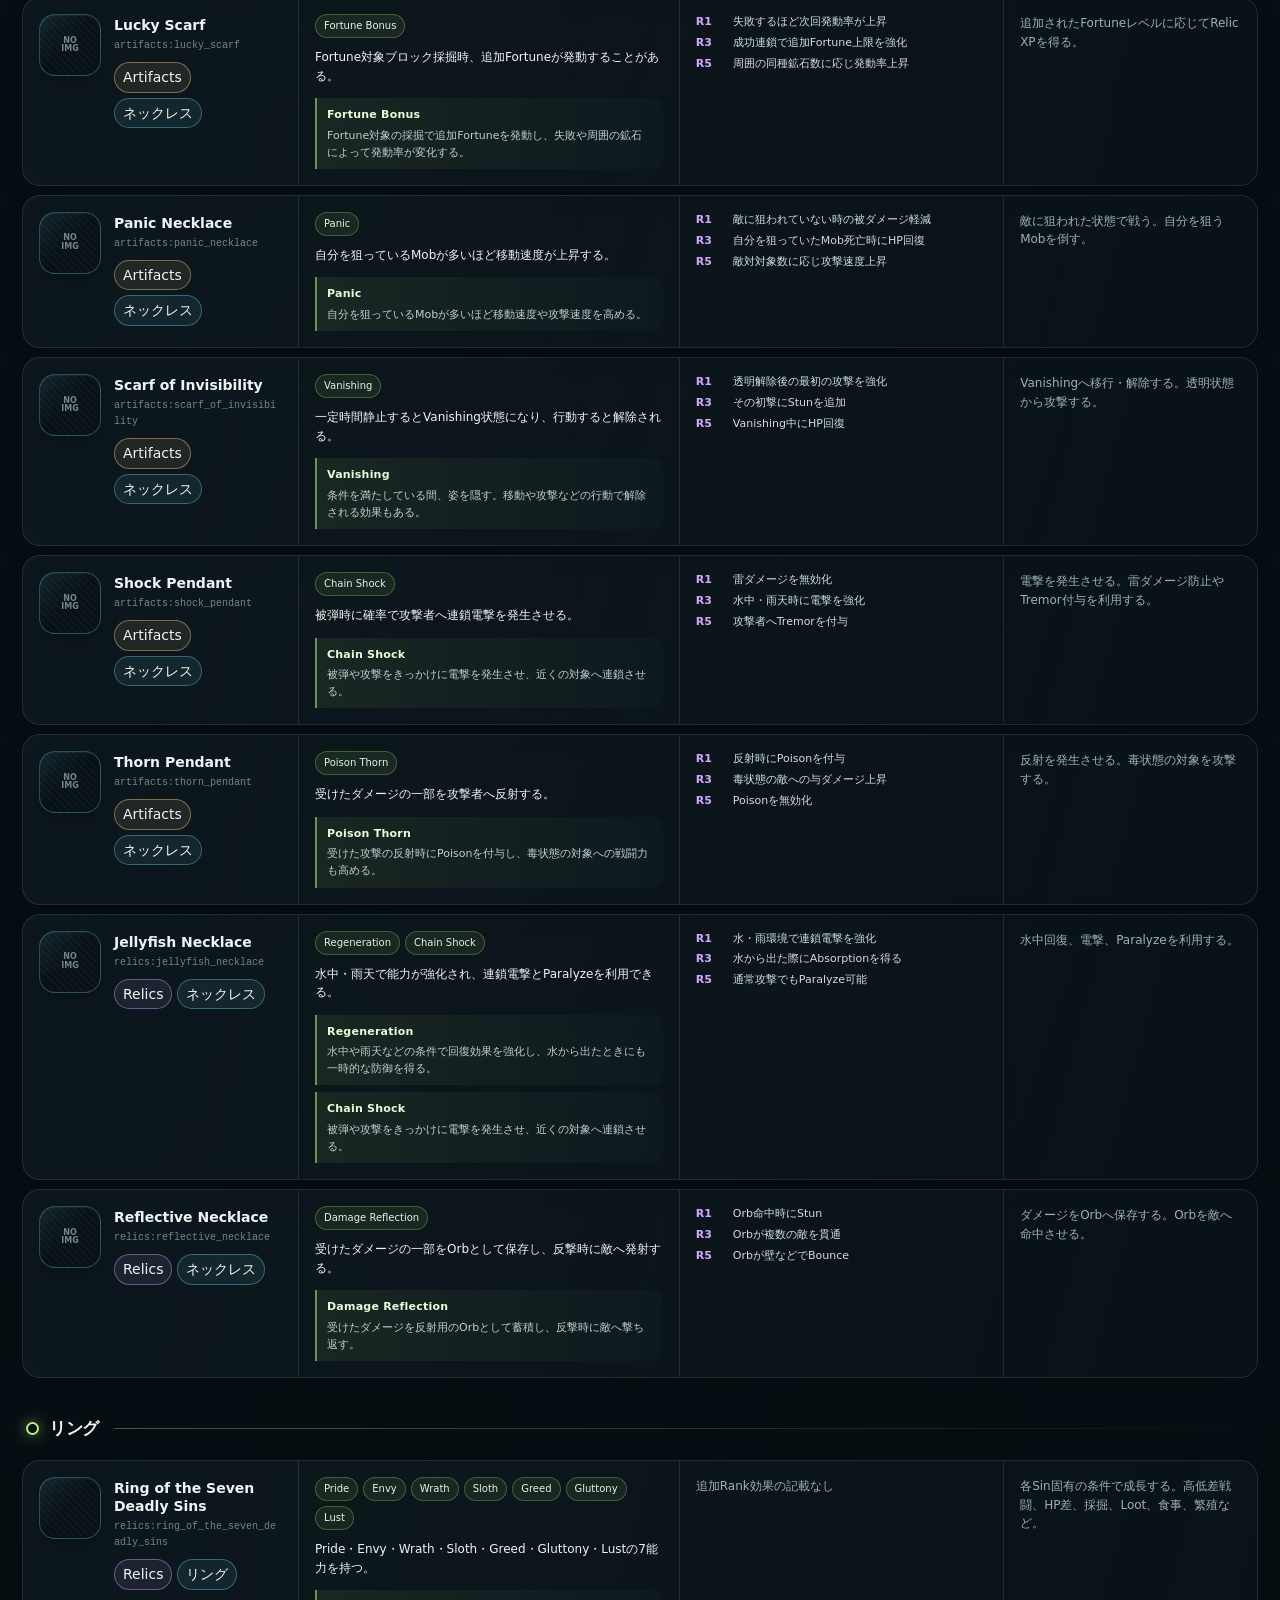
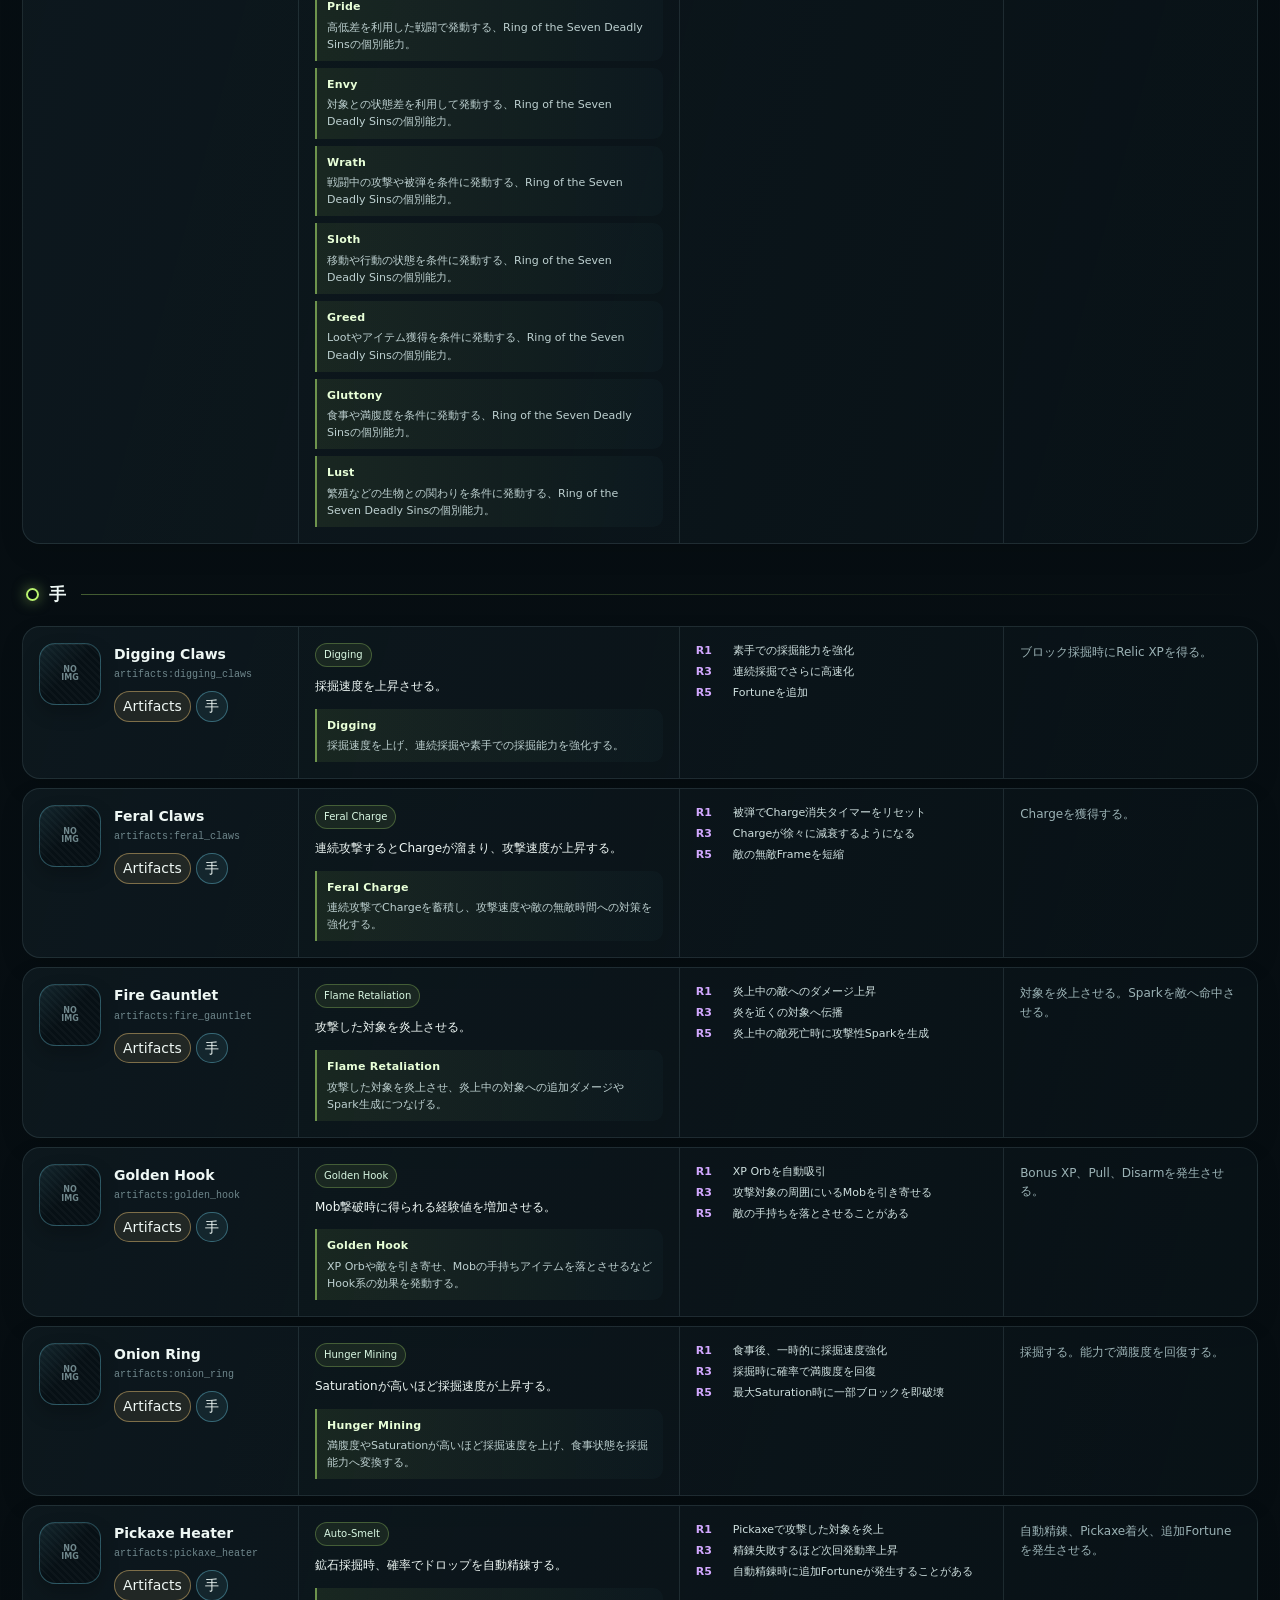
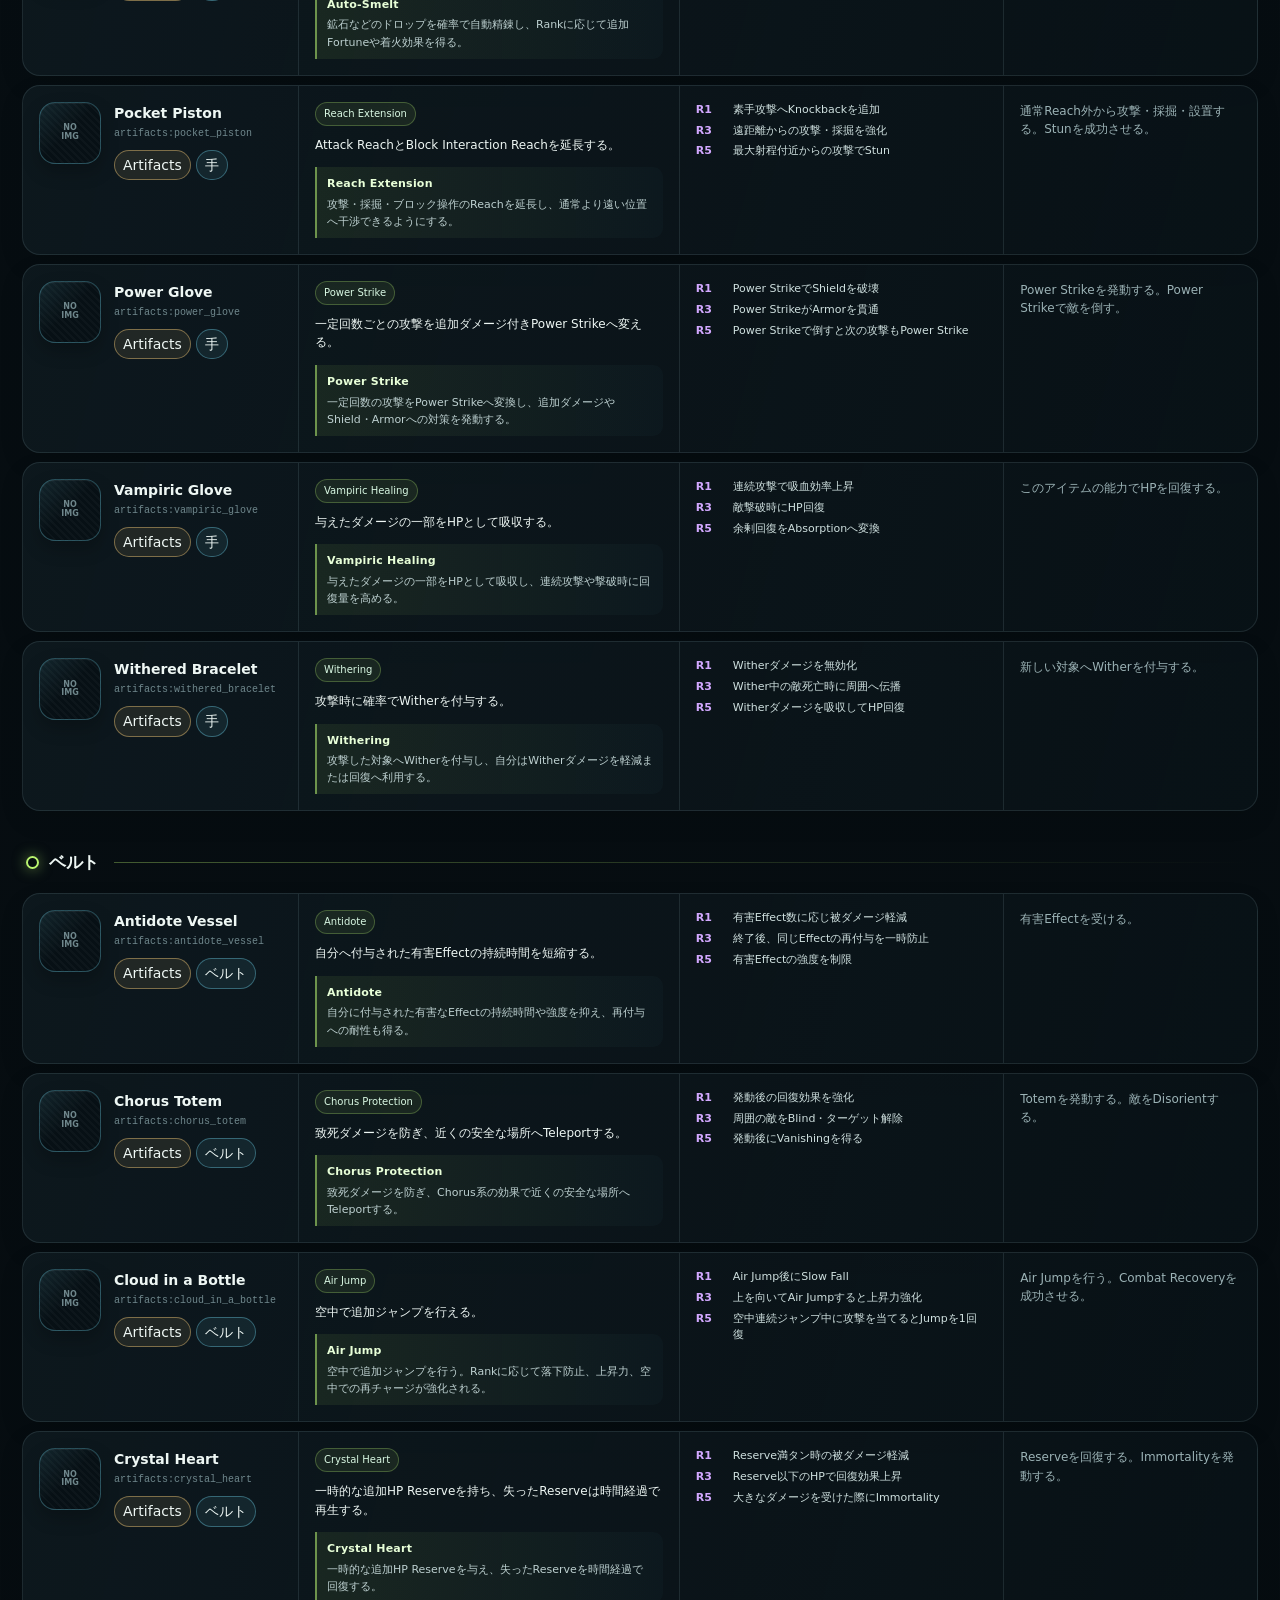
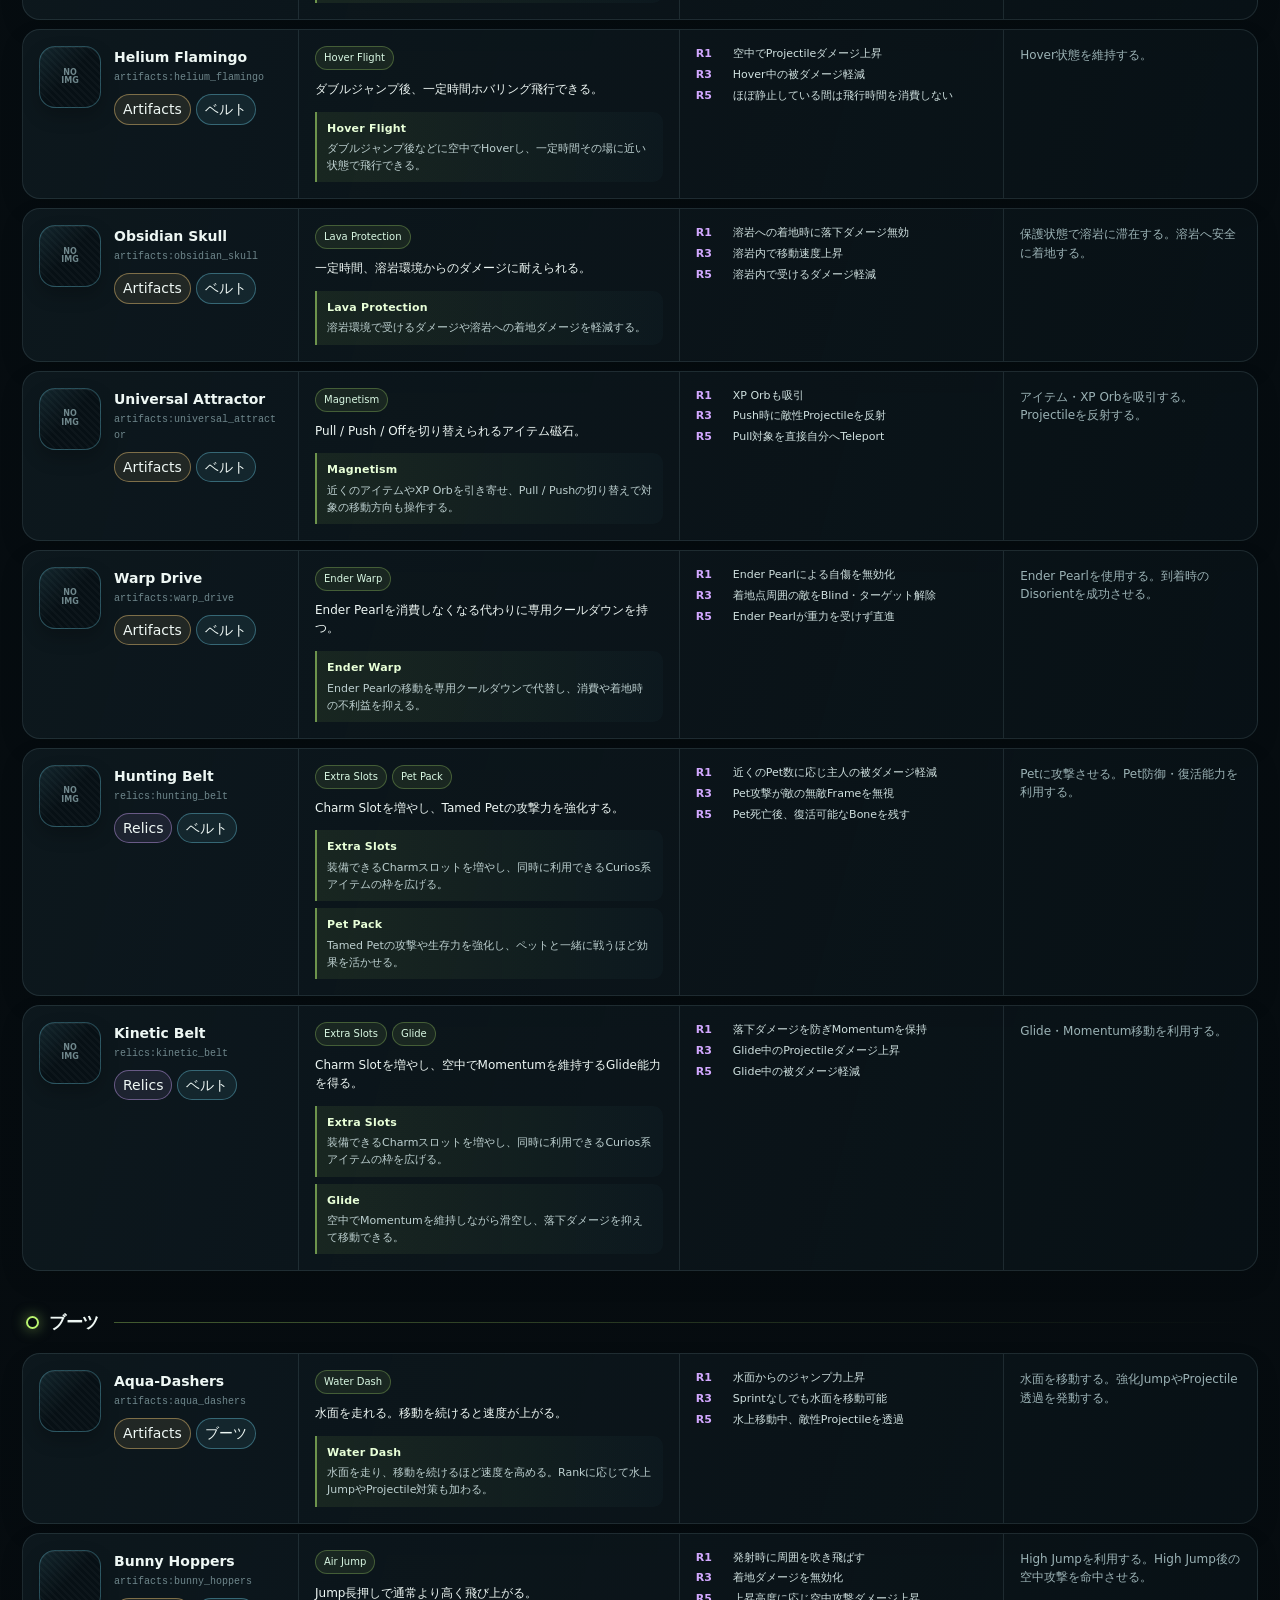
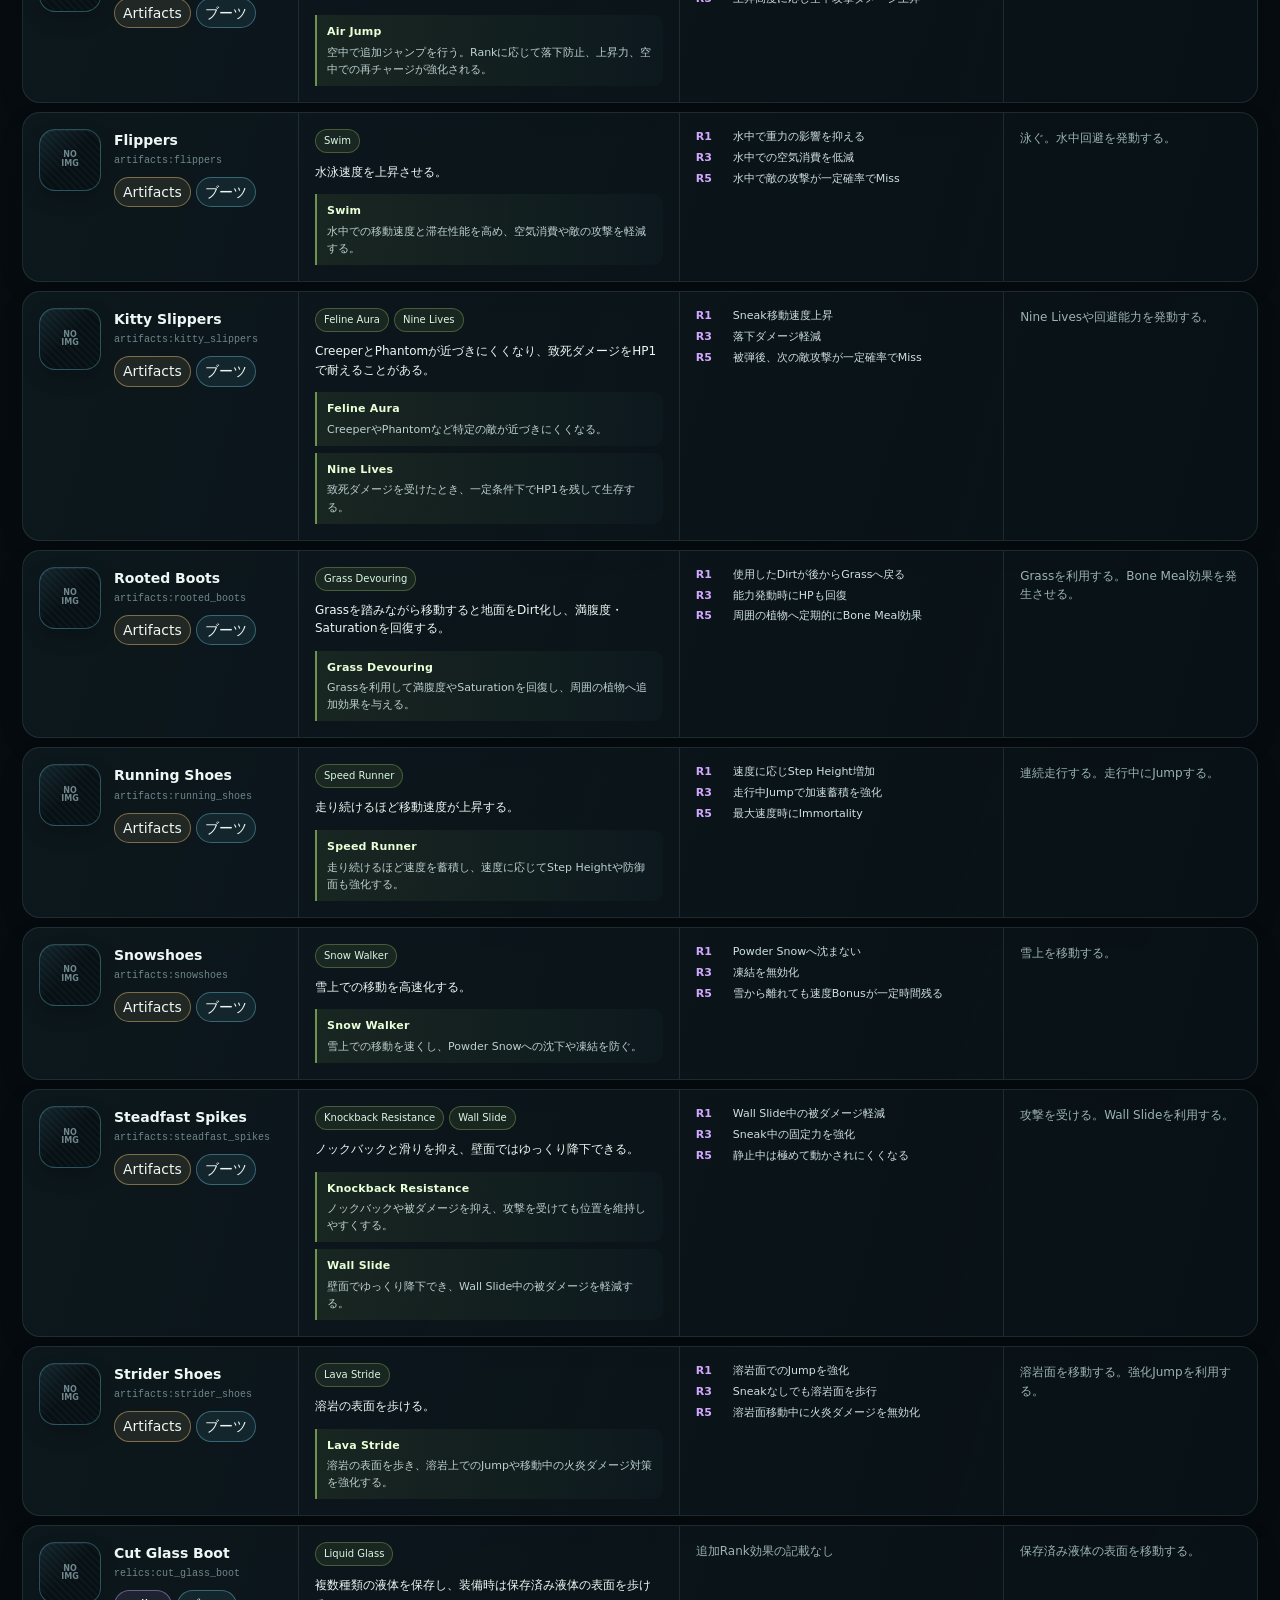
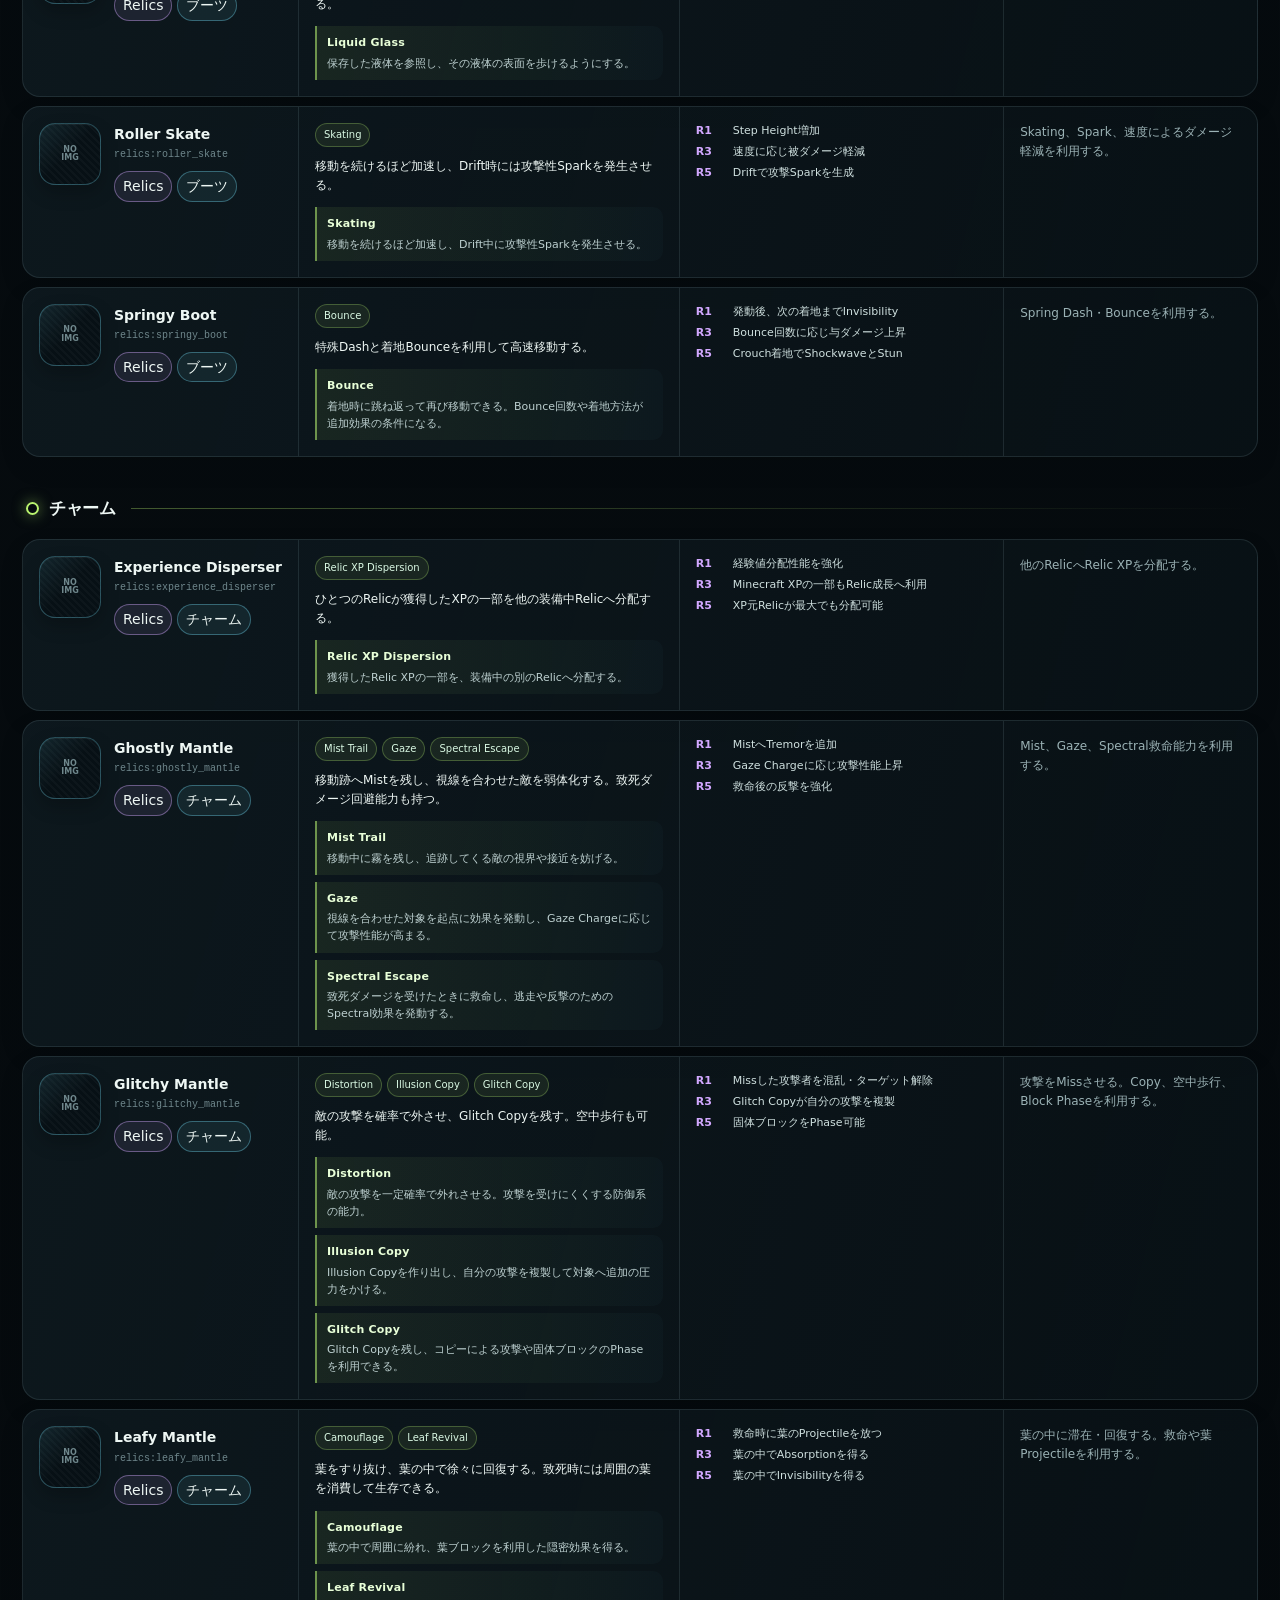
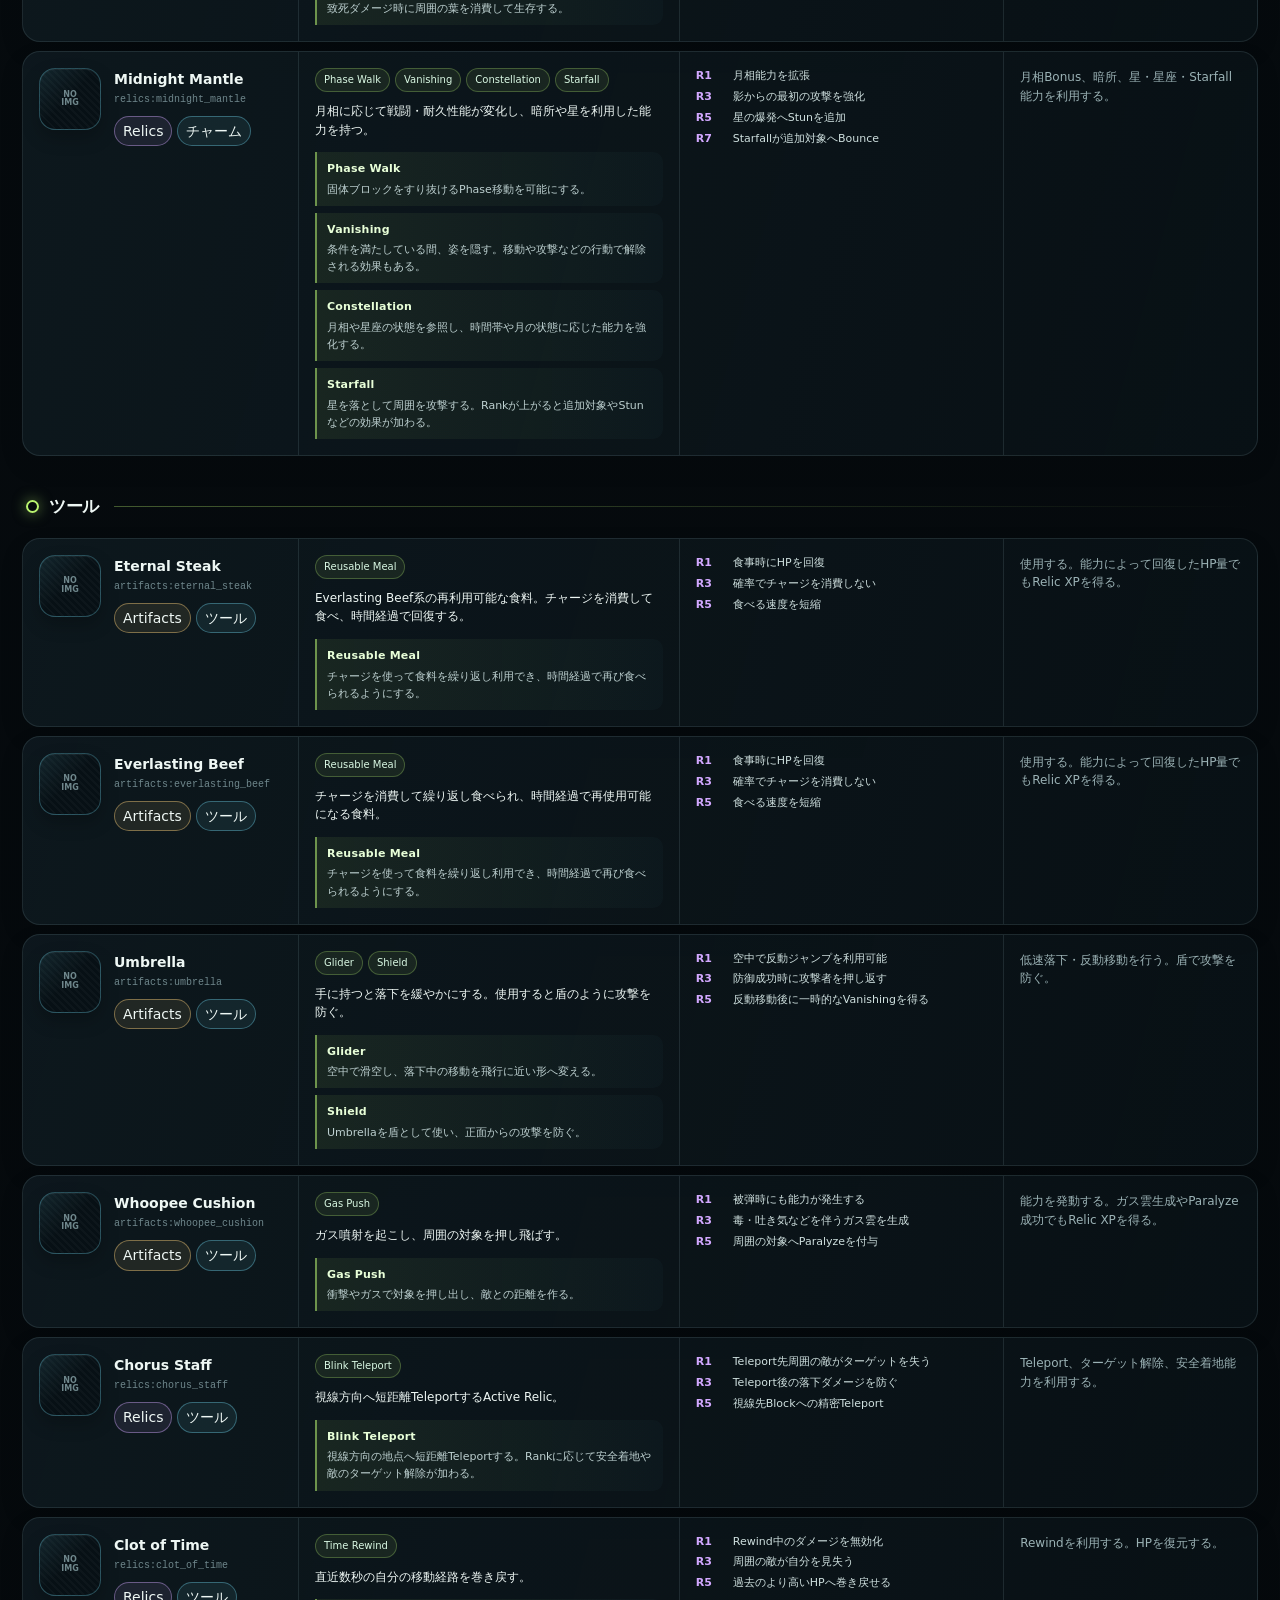
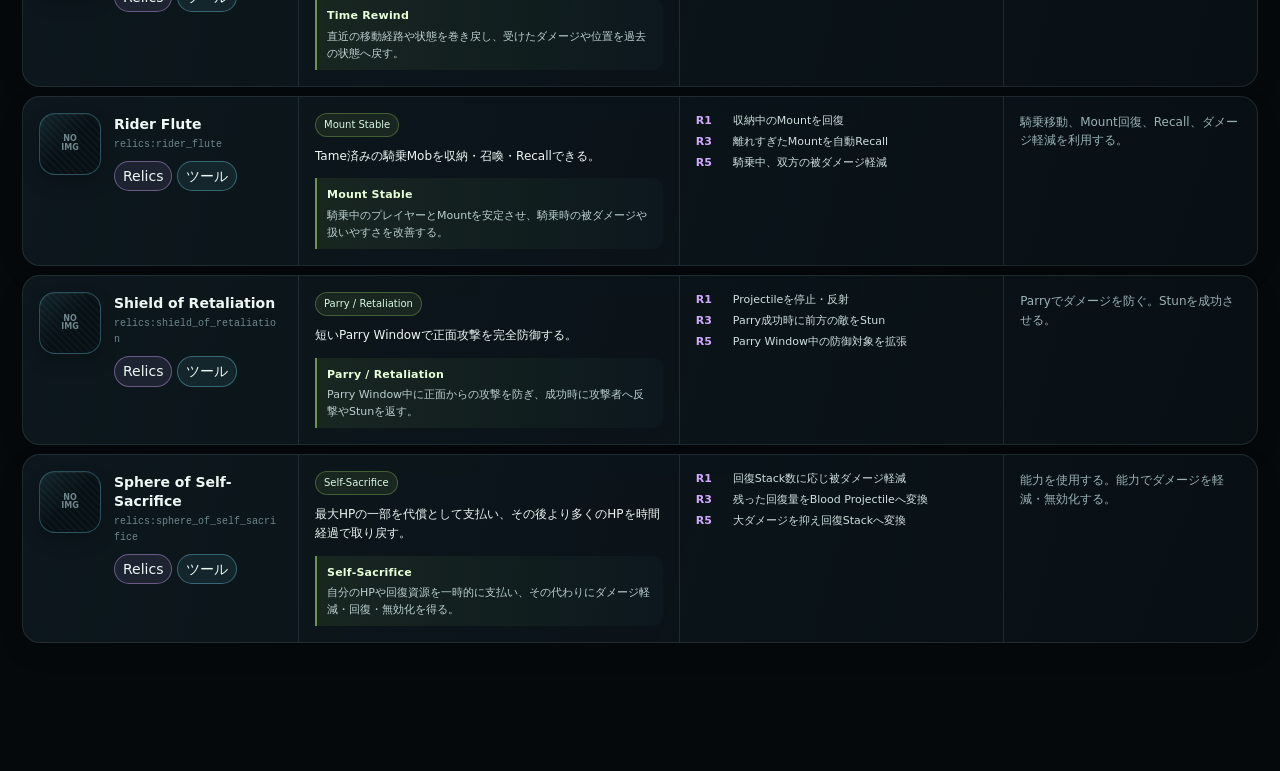
==== commit 3b6f2d92: "Add detailed relic ability descriptions" ====
--- a/index.html
+++ b/index.html
@@ -2206,6 +2206,7 @@
           item.main,
           item.xp,
           ...item.abilities,
+          ...item.abilities.map(abilityDetail),
           ...item.ranks.flat(),
         ]
           .join(" ")
@@ -2226,6 +2227,7 @@
         constellation: "Constellation",
         starfall: "Starfall",
         slots: "Extra Slots",
+        gliding: "Glide",
         pack: "Pet Pack",
         dispersion: "Relic XP Dispersion",
         blink: "Blink Teleport",
@@ -2298,8 +2300,100 @@
         lust: "Lust",
       };
 
+      /* Player-facing explanations for the short ability IDs above. */
+      const ABILITY_DETAILS = {
+        fog: "移動中に霧を残し、追跡してくる敵の視界や接近を妨げる。",
+        gaze: "視線を合わせた対象を起点に効果を発動し、Gaze Chargeに応じて攻撃性能が高まる。",
+        spectral_escape: "致死ダメージを受けたときに救命し、逃走や反撃のためのSpectral効果を発動する。",
+        distortion: "敵の攻撃を一定確率で外れさせる。攻撃を受けにくくする防御系の能力。",
+        illusion: "Illusion Copyを作り出し、自分の攻撃を複製して対象へ追加の圧力をかける。",
+        glitch: "Glitch Copyを残し、コピーによる攻撃や固体ブロックのPhaseを利用できる。",
+        camouflage: "葉の中で周囲に紛れ、葉ブロックを利用した隠密効果を得る。",
+        revival: "致死ダメージ時に周囲の葉を消費して生存する。",
+        phase: "固体ブロックをすり抜けるPhase移動を可能にする。",
+        invisibility: "条件を満たしている間、姿を隠す。移動や攻撃などの行動で解除される効果もある。",
+        constellation: "月相や星座の状態を参照し、時間帯や月の状態に応じた能力を強化する。",
+        starfall: "星を落として周囲を攻撃する。Rankが上がると追加対象やStunなどの効果が加わる。",
+        slots: "装備できるCharmスロットを増やし、同時に利用できるCurios系アイテムの枠を広げる。",
+        gliding: "空中でMomentumを維持しながら滑空し、落下ダメージを抑えて移動できる。",
+        pack: "Tamed Petの攻撃や生存力を強化し、ペットと一緒に戦うほど効果を活かせる。",
+        dispersion: "獲得したRelic XPの一部を、装備中の別のRelicへ分配する。",
+        blink: "視線方向の地点へ短距離Teleportする。Rankに応じて安全着地や敵のターゲット解除が加わる。",
+        rewind: "直近の移動経路や状態を巻き戻し、受けたダメージや位置を過去の状態へ戻す。",
+        glass: "保存した液体を参照し、その液体の表面を歩けるようにする。",
+        skating: "移動を続けるほど加速し、Drift中に攻撃性Sparkを発生させる。",
+        bounce: "着地時に跳ね返って再び移動できる。Bounce回数や着地方法が追加効果の条件になる。",
+        satiety: "食料やMeatballを効率よく利用し、食事による満腹度・回復効果を強化する。",
+        neutrality: "Piglinを中立化し、通常なら敵対する距離でも安全に接近しやすくする。",
+        barter: "PiglinとのBarterを強化し、まとめて処理するなど取引を効率化する。",
+        looting: "Mob撃破やアイテム取得に関係するLoot効果を強化する。",
+        regeneration: "水中や雨天などの条件で回復効果を強化し、水から出たときにも一時的な防御を得る。",
+        shock: "被弾や攻撃をきっかけに電撃を発生させ、近くの対象へ連鎖させる。",
+        reflection: "受けたダメージを反射用のOrbとして蓄積し、反撃時に敵へ撃ち返す。",
+        stable: "騎乗中のプレイヤーとMountを安定させ、騎乗時の被ダメージや扱いやすさを改善する。",
+        retaliation: "Parry Window中に正面からの攻撃を防ぎ、成功時に攻撃者へ反撃やStunを返す。",
+        sacrifice: "自分のHPや回復資源を一時的に支払い、その代わりにダメージ軽減・回復・無効化を得る。",
+        hunger_mining: "満腹度やSaturationが高いほど採掘速度を上げ、食事状態を採掘能力へ変換する。",
+        withering: "攻撃した対象へWitherを付与し、自分はWitherダメージを軽減または回復へ利用する。",
+        antidote: "自分に付与された有害なEffectの持続時間や強度を抑え、再付与への耐性も得る。",
+        chorus: "致死ダメージを防ぎ、Chorus系の効果で近くの安全な場所へTeleportする。",
+        jump: "空中で追加ジャンプを行う。Rankに応じて落下防止、上昇力、空中での再チャージが強化される。",
+        heart: "一時的な追加HP Reserveを与え、失ったReserveを時間経過で回復する。",
+        flying: "ダブルジャンプ後などに空中でHoverし、一定時間その場に近い状態で飛行できる。",
+        lava: "溶岩環境で受けるダメージや溶岩への着地ダメージを軽減する。",
+        magnetism: "近くのアイテムやXP Orbを引き寄せ、Pull / Pushの切り替えで対象の移動方向も操作する。",
+        warp: "Ender Pearlの移動を専用クールダウンで代替し、消費や着地時の不利益を抑える。",
+        meal: "チャージを使って食料を繰り返し利用でき、時間経過で再び食べられるようにする。",
+        water_dash: "水面を走り、移動を続けるほど速度を高める。Rankに応じて水上JumpやProjectile対策も加わる。",
+        swim: "水中での移動速度と滞在性能を高め、空気消費や敵の攻撃を軽減する。",
+        feline_aura: "CreeperやPhantomなど特定の敵が近づきにくくなる。",
+        nine_lives: "致死ダメージを受けたとき、一定条件下でHP1を残して生存する。",
+        devouring: "Grassを利用して満腹度やSaturationを回復し、周囲の植物へ追加効果を与える。",
+        runner: "走り続けるほど速度を蓄積し、速度に応じてStep Heightや防御面も強化する。",
+        snow: "雪上での移動を速くし、Powder Snowへの沈下や凍結を防ぐ。",
+        resistance: "ノックバックや被ダメージを抑え、攻撃を受けても位置を維持しやすくする。",
+        wall_slide: "壁面でゆっくり降下でき、Wall Slide中の被ダメージを軽減する。",
+        lava_stride: "溶岩の表面を歩き、溶岩上でのJumpや移動中の火炎ダメージ対策を強化する。",
+        digging: "採掘速度を上げ、連続採掘や素手での採掘能力を強化する。",
+        feral: "連続攻撃でChargeを蓄積し、攻撃速度や敵の無敵時間への対策を強化する。",
+        flame: "攻撃した対象を炎上させ、炎上中の対象への追加ダメージやSpark生成につなげる。",
+        hook: "XP Orbや敵を引き寄せ、Mobの手持ちアイテムを落とさせるなどHook系の効果を発動する。",
+        heating: "鉱石などのドロップを確率で自動精錬し、Rankに応じて追加Fortuneや着火効果を得る。",
+        piston: "攻撃・採掘・ブロック操作のReachを延長し、通常より遠い位置へ干渉できるようにする。",
+        power: "一定回数の攻撃をPower Strikeへ変換し、追加ダメージやShield・Armorへの対策を発動する。",
+        vampire: "与えたダメージの一部をHPとして吸収し、連続攻撃や撃破時に回復量を高める。",
+        catch: "釣りでの獲得を強化し、釣り上げたアイテムや経験値を効率よく得る。",
+        riding: "騎乗状態を強化し、Mountとの移動や操作を扱いやすくする。",
+        drinking: "食料や飲み物の使用時間を短縮し、戦闘中でも素早く利用できるようにする。",
+        vision: "暗所でも視界を確保するNight Visionを付与する。",
+        snorkeling: "水中で呼吸しやすくし、水中作業や探索を継続しやすくする。",
+        trade_surge: "Villagerとの取引を強化し、取引を効率化する。",
+        golem_guard: "Villager周辺のGolemや防衛能力に関係する保護効果を強化する。",
+        push: "衝撃やガスで対象を押し出し、敵との距離を作る。",
+        size: "Shrink / Grow / Stabilizeを切り替え、プレイヤーのサイズとそれに伴う挙動を変える。",
+        sinking: "水中へ沈みやすくし、水中での呼吸や移動を補助する。",
+        protection: "被ダメージを軽減する防御効果を得る。Rankに応じて追加の防御能力が加わる。",
+        fire: "火炎や炎上への耐性を得て、火を扱う対象へ反撃効果を発動する。",
+        fortune: "Fortune対象の採掘で追加Fortuneを発動し、失敗や周囲の鉱石によって発動率が変化する。",
+        panic: "自分を狙っているMobが多いほど移動速度や攻撃速度を高める。",
+        poison: "受けた攻撃の反射時にPoisonを付与し、毒状態の対象への戦闘力も高める。",
+        glider: "空中で滑空し、落下中の移動を飛行に近い形へ変える。",
+        shield: "Umbrellaを盾として使い、正面からの攻撃を防ぐ。",
+        pride: "高低差を利用した戦闘で発動する、Ring of the Seven Deadly Sinsの個別能力。",
+        envy: "対象との状態差を利用して発動する、Ring of the Seven Deadly Sinsの個別能力。",
+        wrath: "戦闘中の攻撃や被弾を条件に発動する、Ring of the Seven Deadly Sinsの個別能力。",
+        sloth: "移動や行動の状態を条件に発動する、Ring of the Seven Deadly Sinsの個別能力。",
+        greed: "Lootやアイテム獲得を条件に発動する、Ring of the Seven Deadly Sinsの個別能力。",
+        gluttony: "食事や満腹度を条件に発動する、Ring of the Seven Deadly Sinsの個別能力。",
+        lust: "繁殖などの生物との関わりを条件に発動する、Ring of the Seven Deadly Sinsの個別能力。",
+      };
+
       function abilityLabel(id) {
         return ABILITY_LABELS[id] ?? "Ability";
+      }
+
+      function abilityDetail(id) {
+        return ABILITY_DETAILS[id] ?? "このアビリティの効果は、装備中のアイテムとRank条件に応じて発動する。";
       }
 
       function detailHtml(item) {
@@ -2309,11 +2403,24 @@
               .join("")
           : '<span class="ability-chip">特殊能力</span>';
 
+        const abilityDetails = item.abilities.length
+          ? `<div class="ability-details" aria-label="アビリティ詳細">${item.abilities
+              .map(
+                (ability) => `
+                  <div class="ability-detail">
+                    <strong>${escapeHtml(abilityLabel(ability))}</strong>
+                    <span>${escapeHtml(abilityDetail(ability))}</span>
+                  </div>`,
+              )
+              .join("")}</div>`
+          : "";
+
         return `
           <div class="fact-group ability-group">
             <h3>Ability</h3>
             <div class="ability-chips">${abilities}</div>
             <p class="ability-description">${escapeHtml(item.main)}</p>
+            ${abilityDetails}
           </div>
           <div class="fact-group rank-group">
             <h3>Rank Modifiers</h3>
--- a/styles.css
+++ b/styles.css
@@ -502,6 +502,34 @@
 .ability-description { margin: 10px 0 0 !important; color: var(--text) !important; }
 .fact-group p { margin: 0; color: var(--muted); font-size: 12px; line-height: 1.55; }
 .ability-chip { padding: 3px 8px; color: #d9f8e3; border: 1px solid rgba(185, 243, 111, 0.27); border-radius: 999px; background: rgba(185, 243, 111, 0.08); font-size: 10px; }
+.ability-details {
+  display: grid;
+  gap: 7px;
+  margin-top: 13px;
+}
+
+.ability-detail {
+  display: grid;
+  gap: 3px;
+  padding: 8px 10px;
+  border-left: 2px solid rgba(185, 243, 111, 0.56);
+  border-radius: 0 10px 10px 0;
+  background: linear-gradient(90deg, rgba(185, 243, 111, 0.08), rgba(120, 229, 255, 0.025));
+}
+
+.ability-detail strong {
+  color: #e8ffd8;
+  font-size: 11px;
+  font-weight: 800;
+  letter-spacing: 0.02em;
+}
+
+.ability-detail span {
+  color: #bdd0d0;
+  font-size: 11px;
+  line-height: 1.55;
+}
+
 .rank-list { display: grid; gap: 5px; padding: 0; }
 .rank-row { display: grid; grid-template-columns: 30px 1fr; gap: 7px; color: #cfe0df; font-size: 11px; line-height: 1.45; }
 .rank-label { color: var(--violet); font-weight: 850; font-variant-numeric: tabular-nums; }
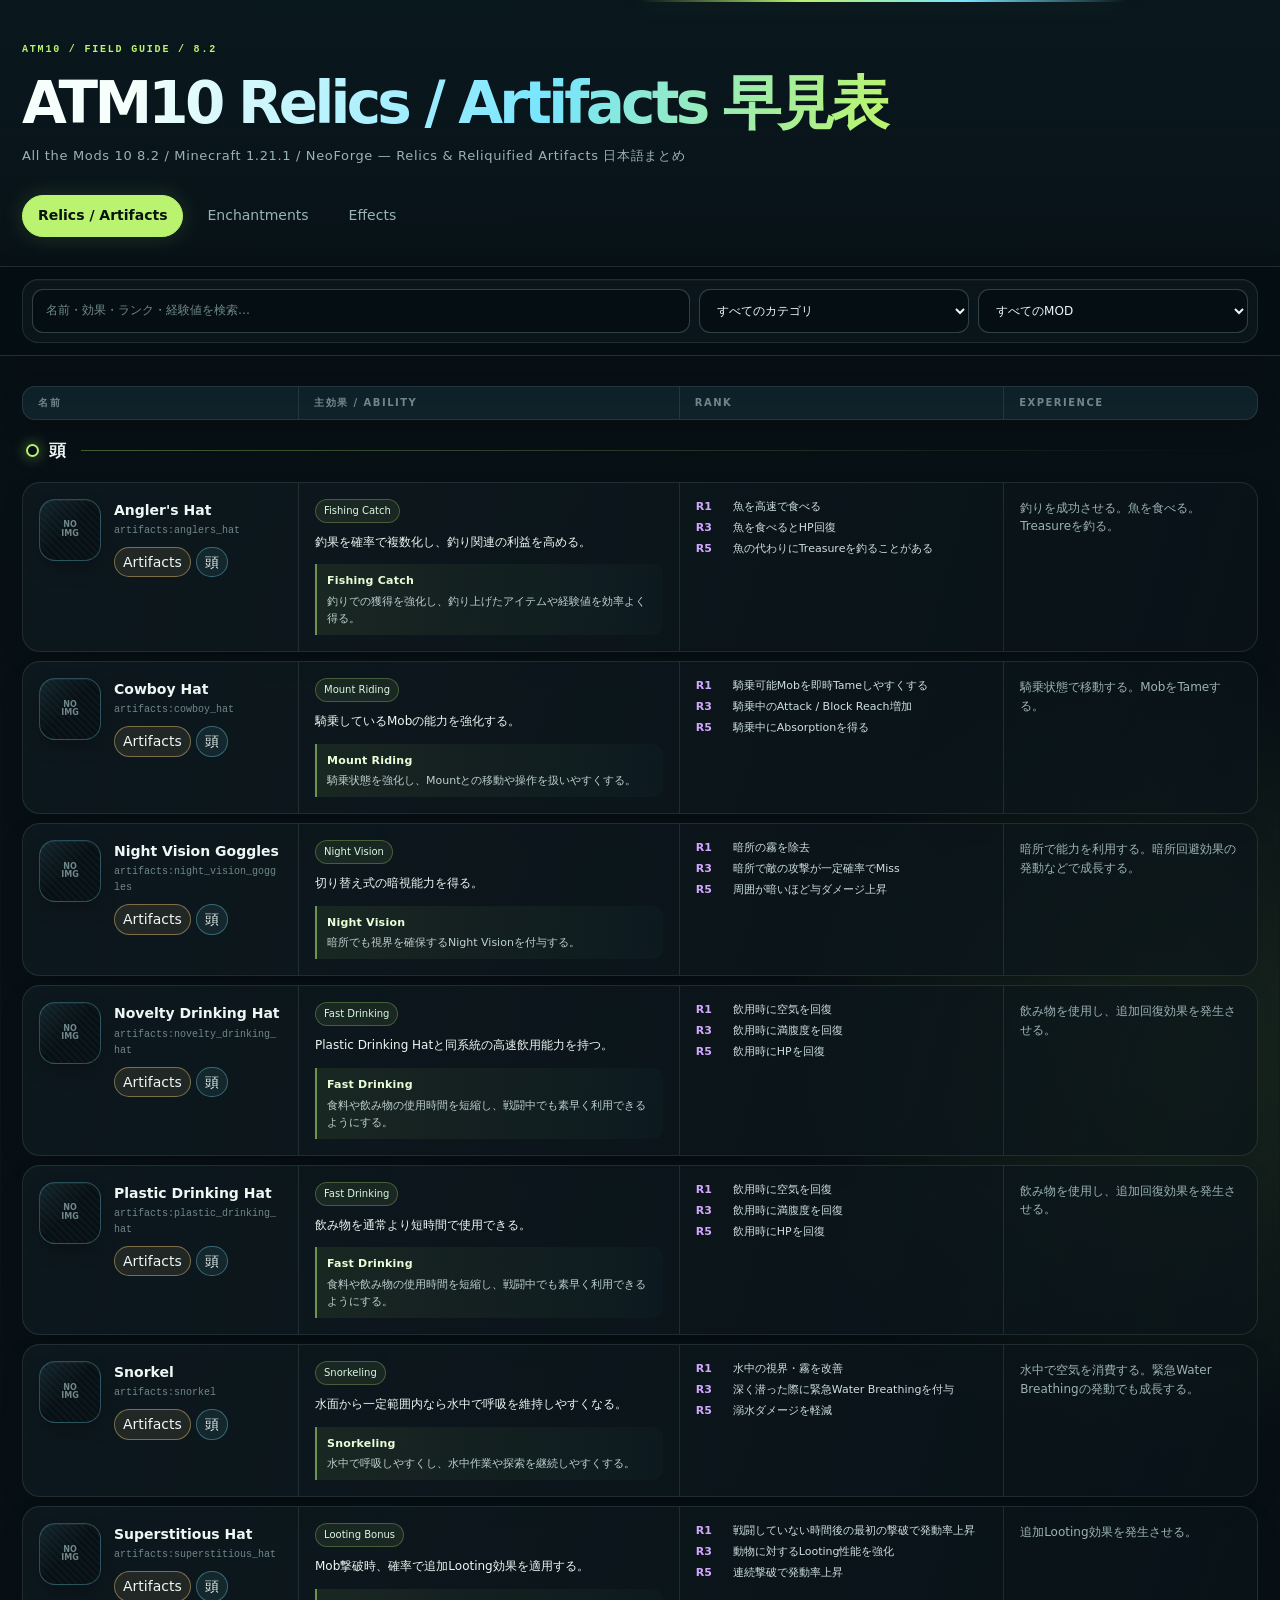
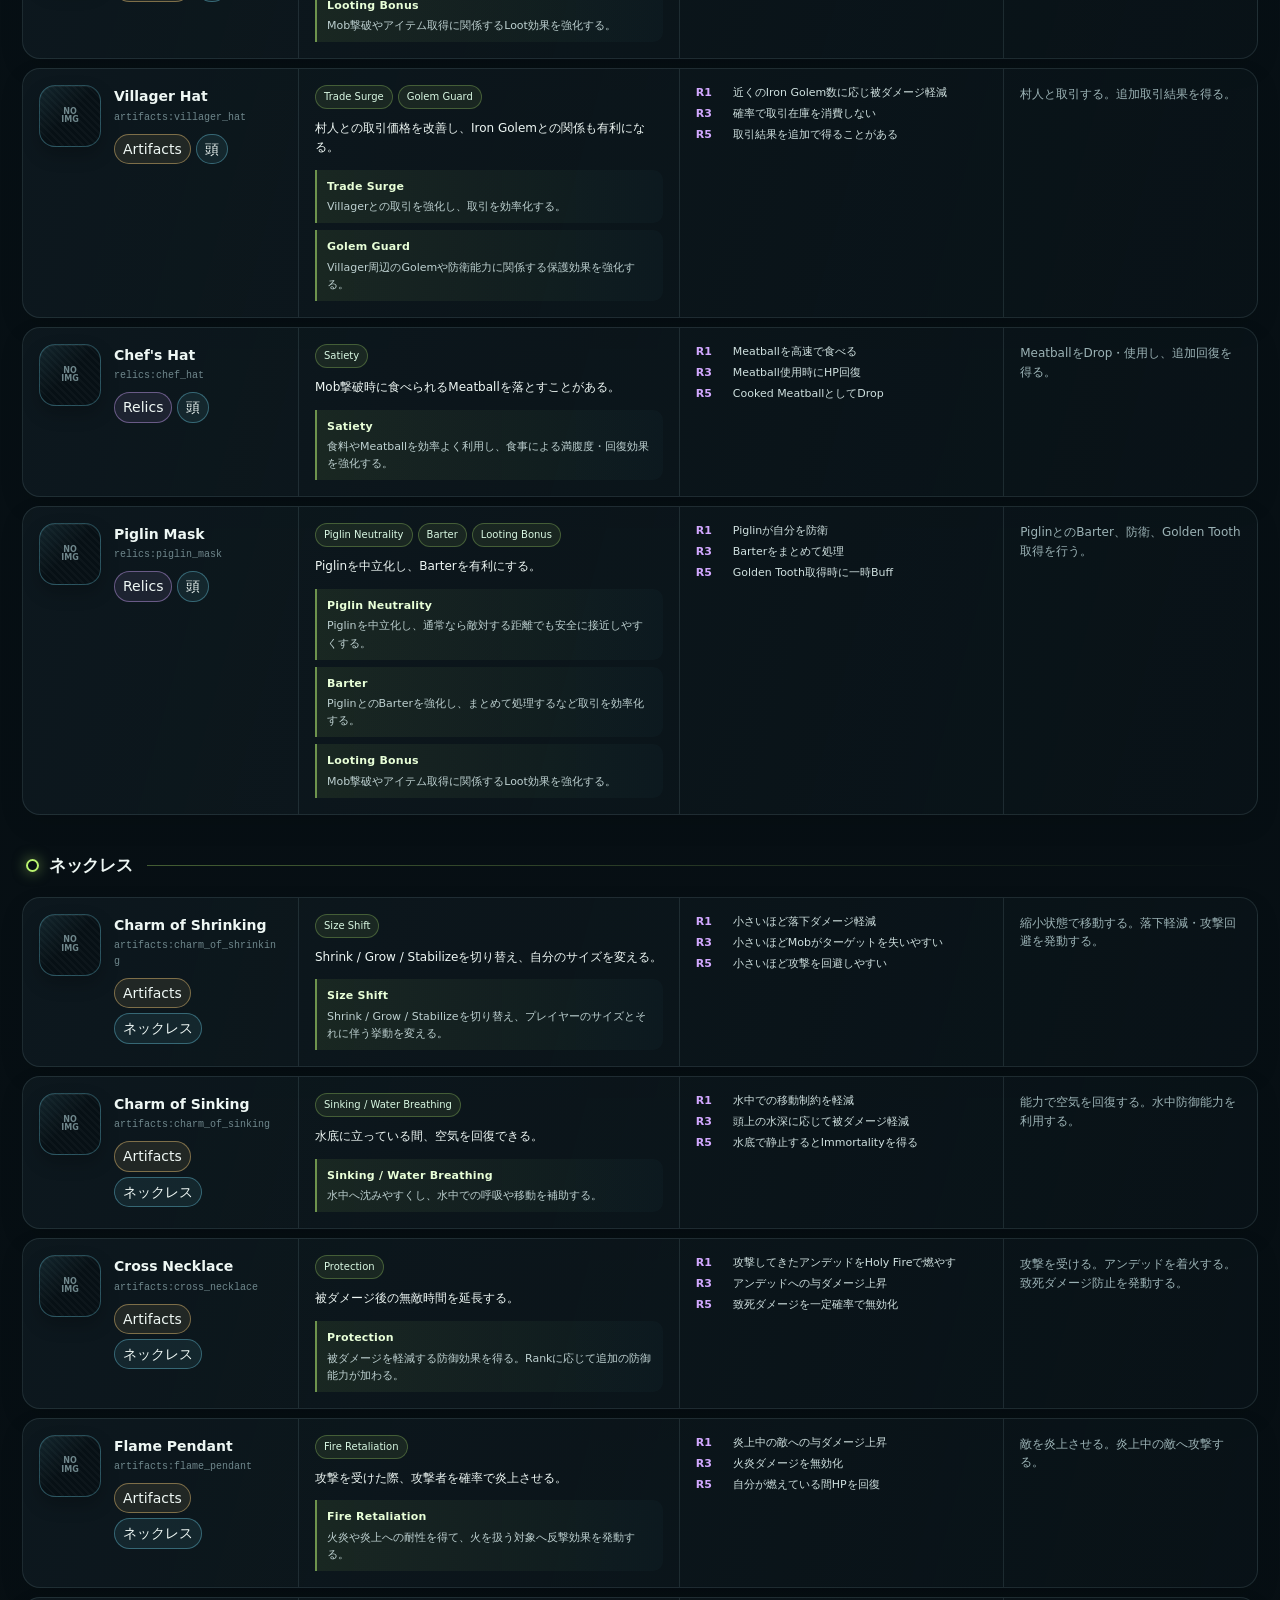
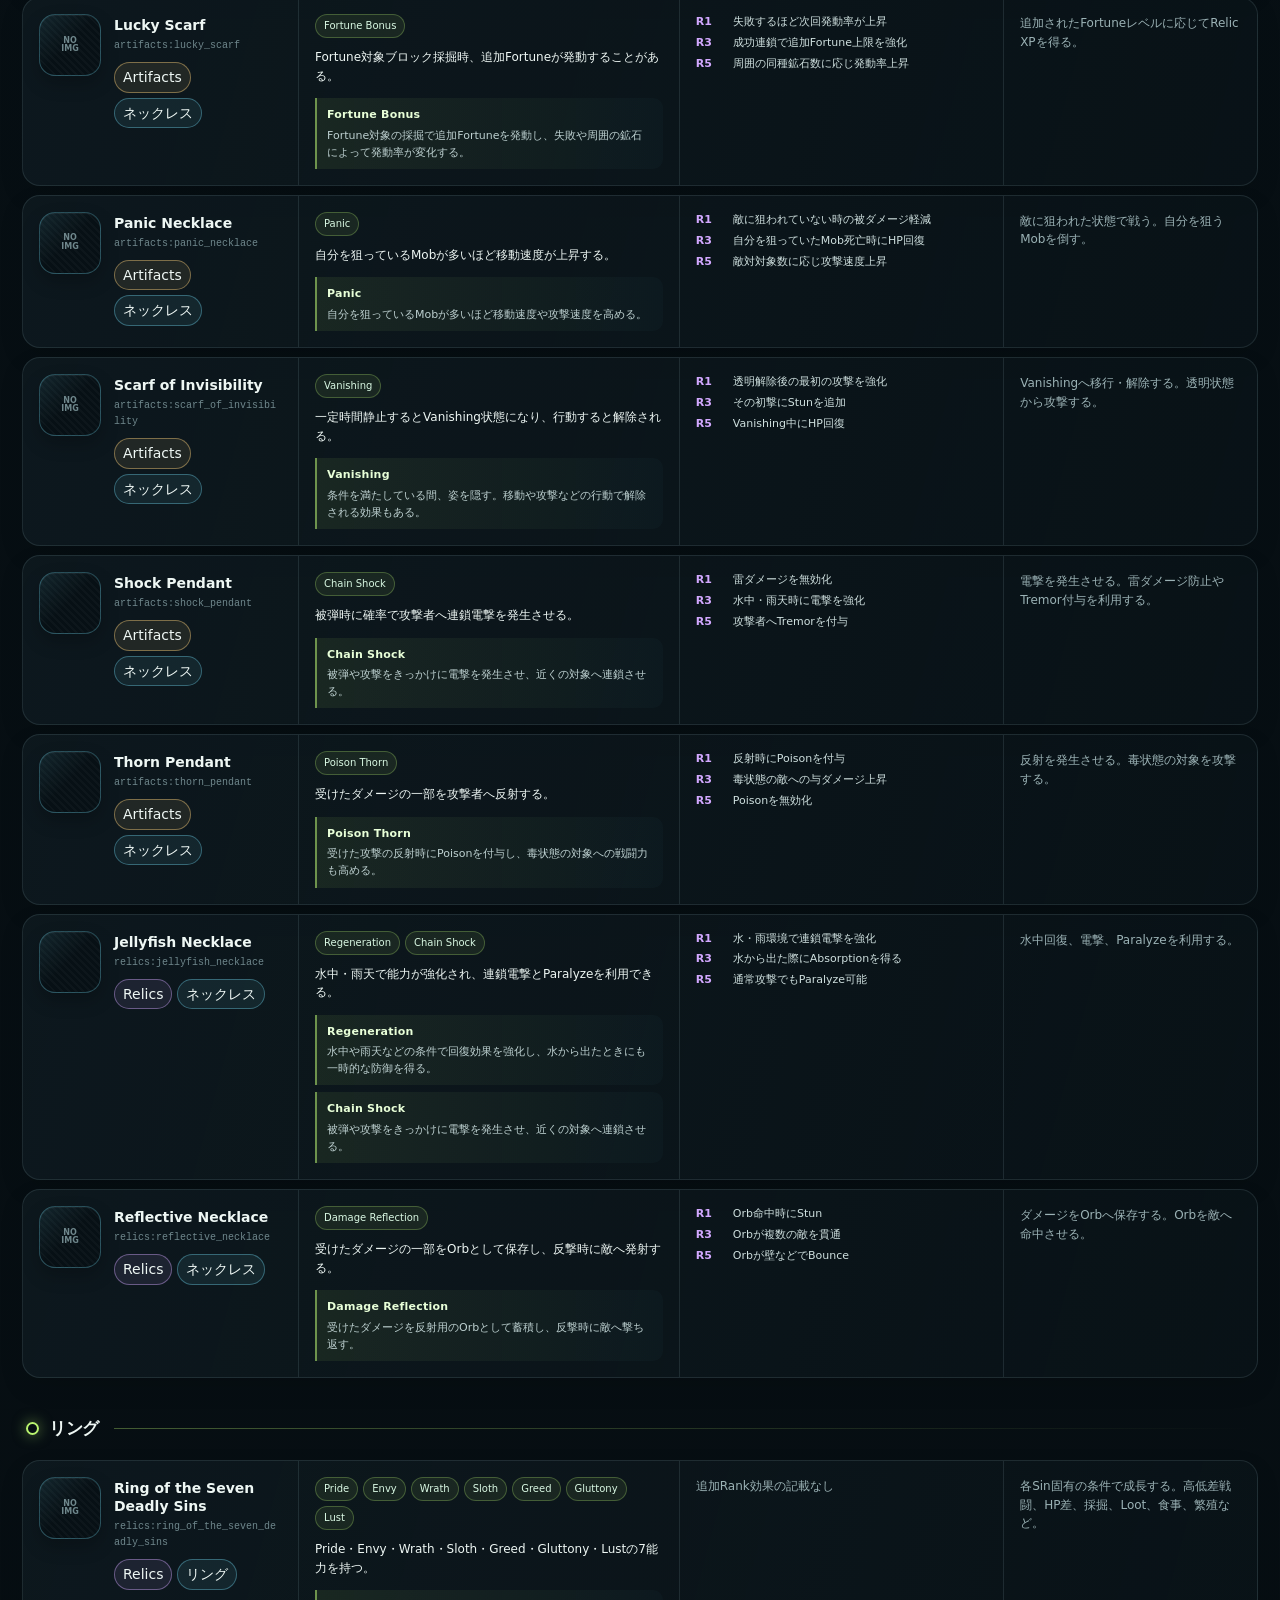
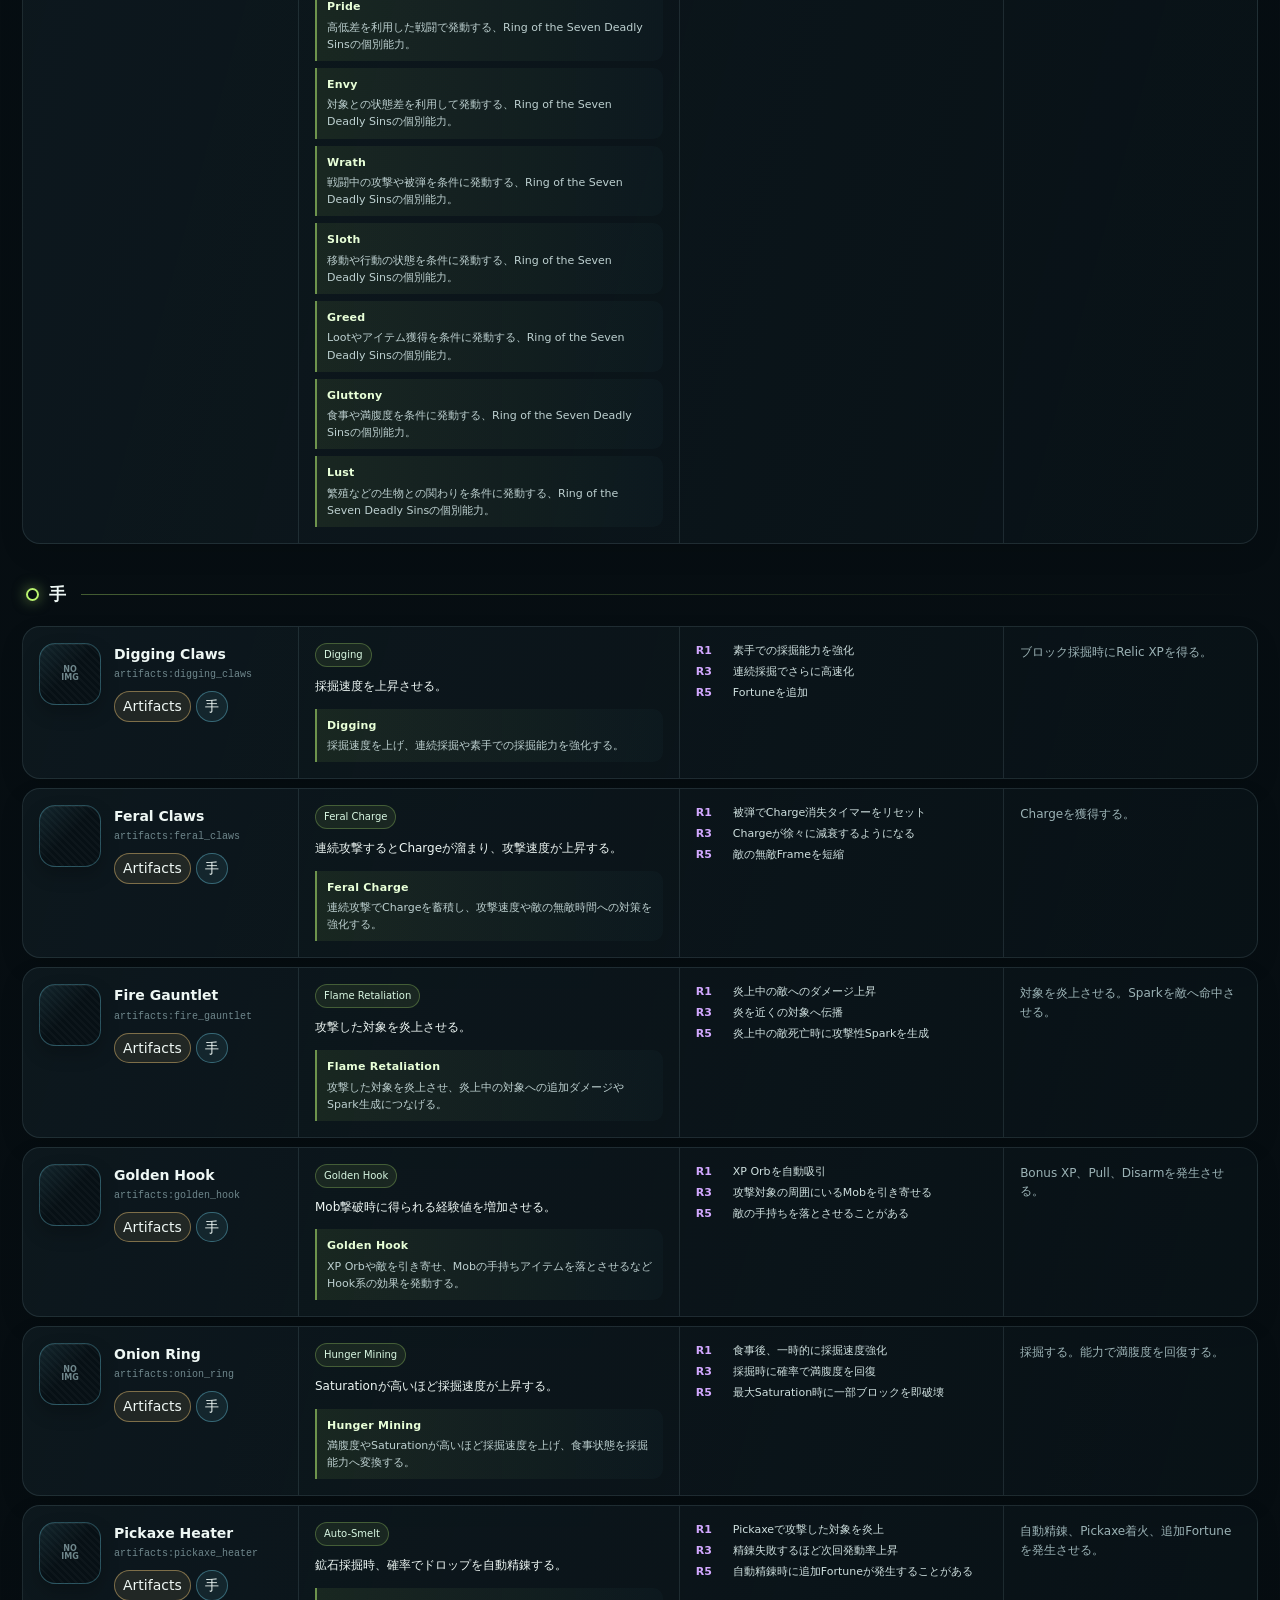
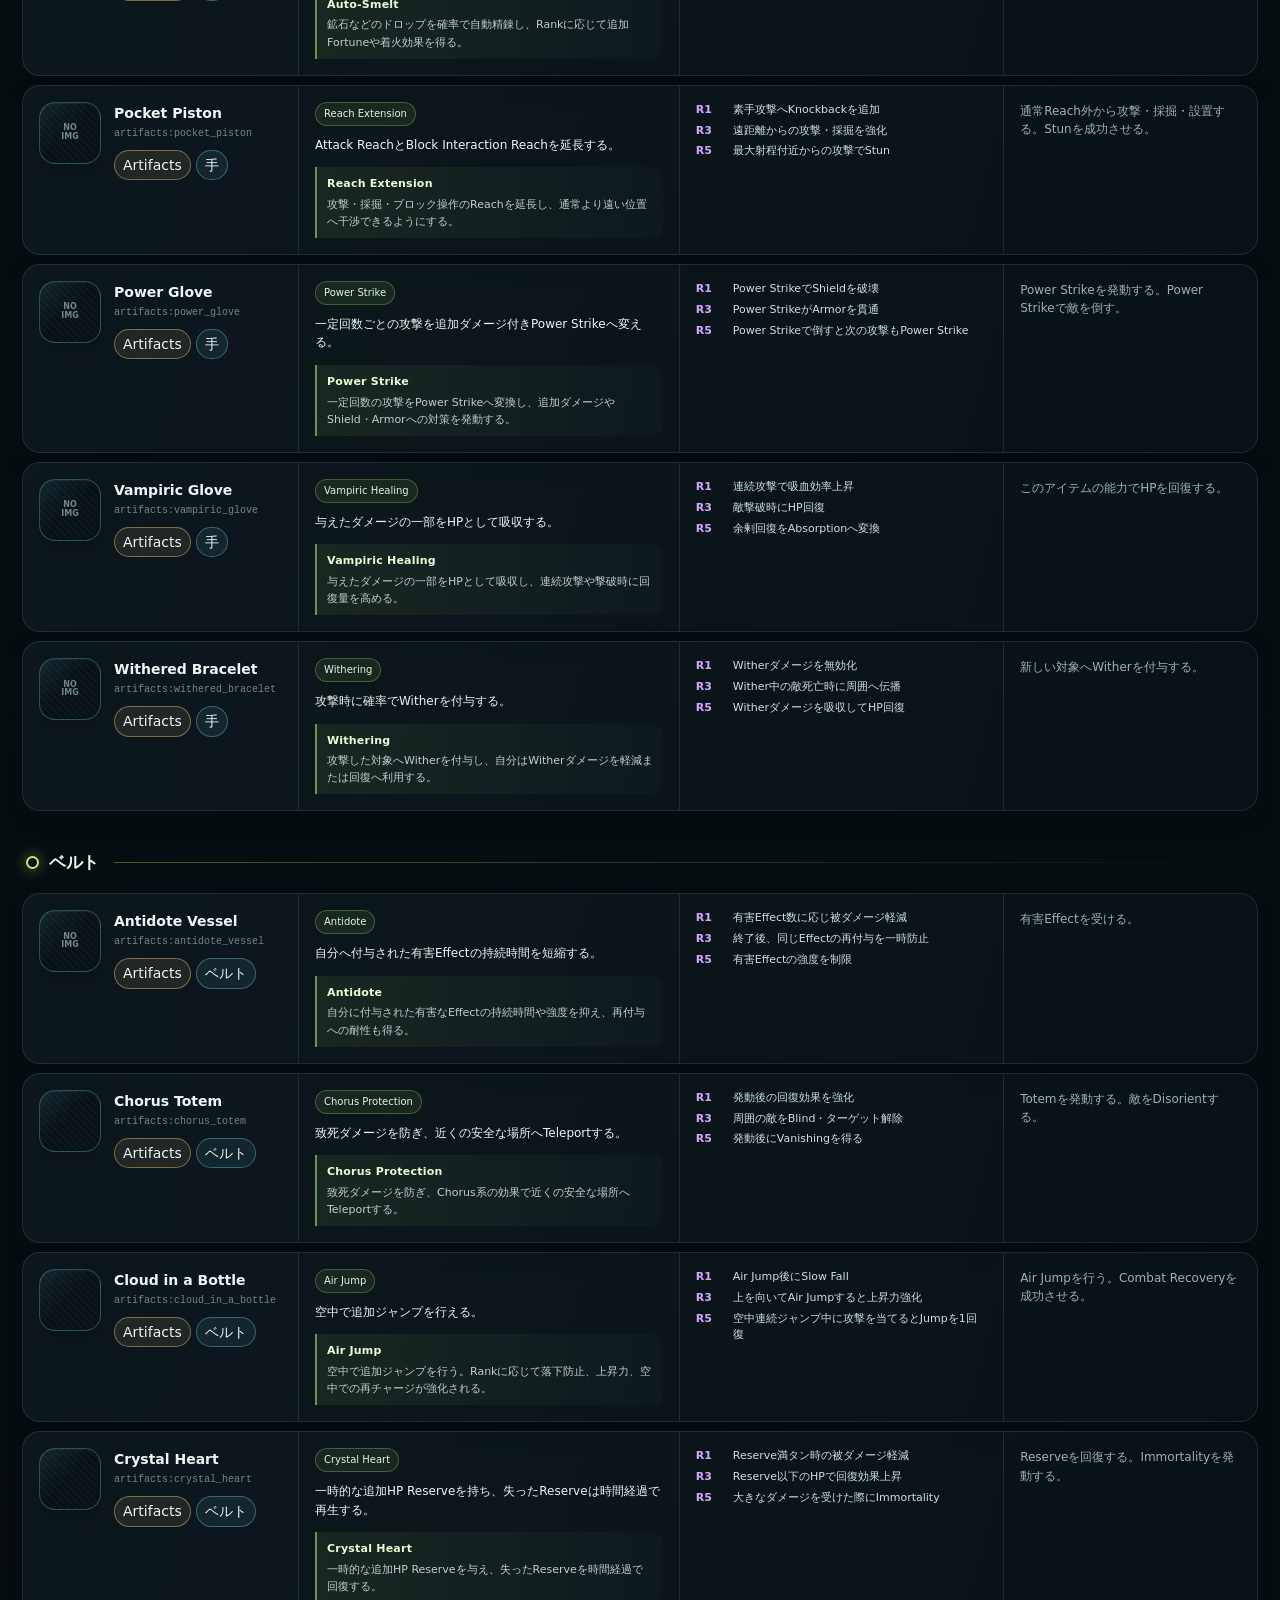
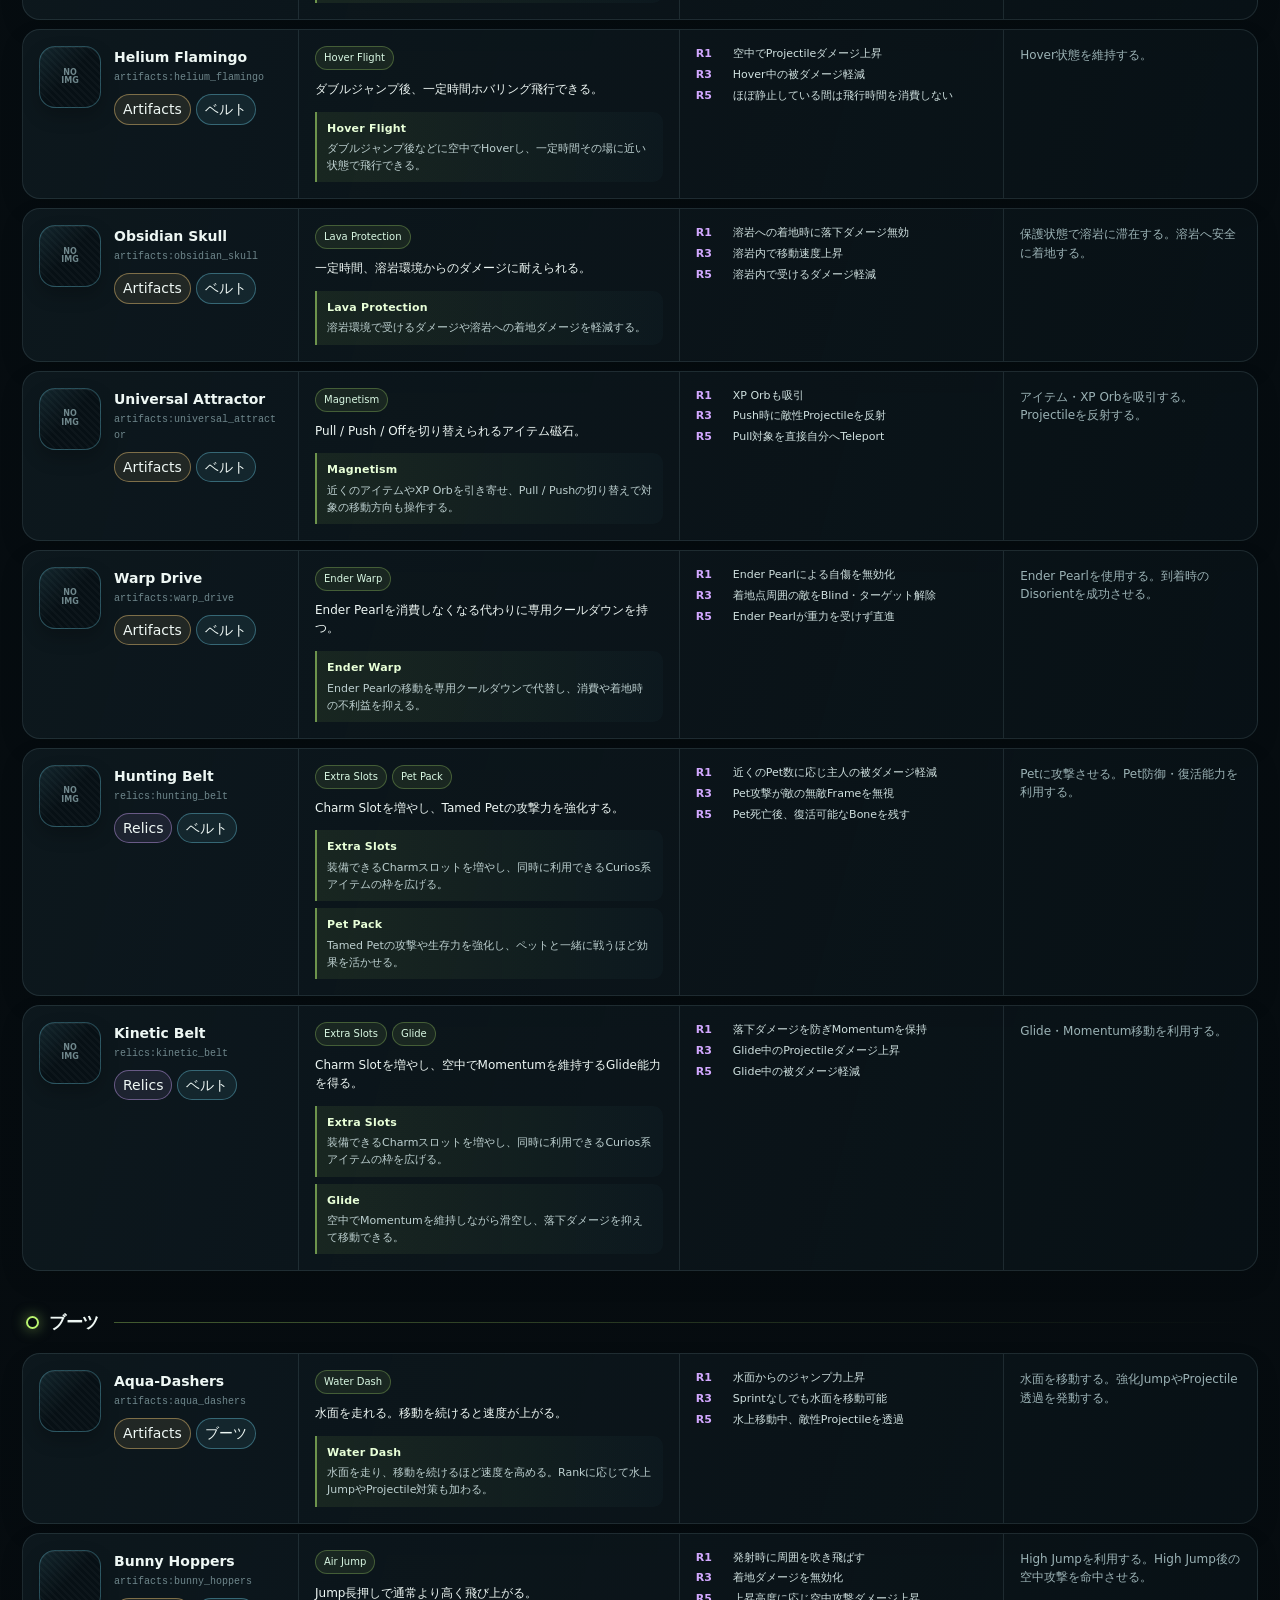
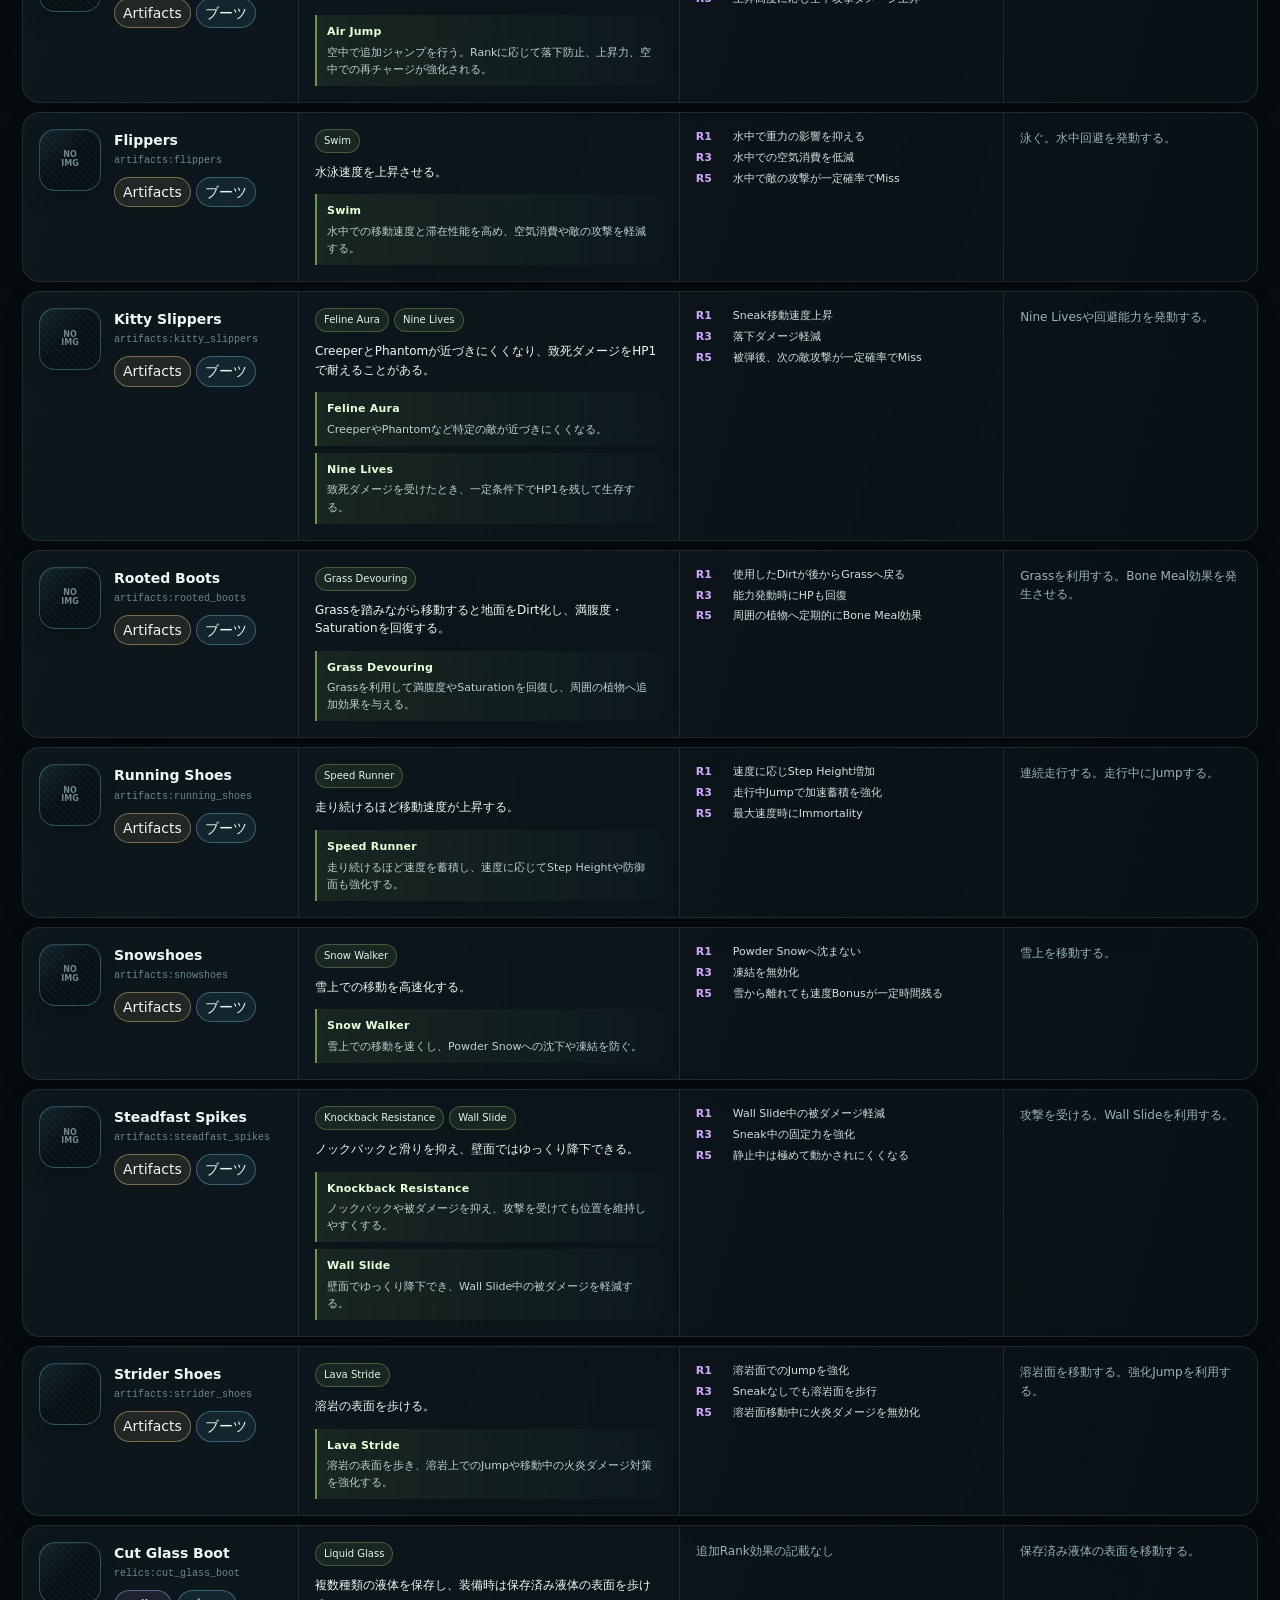
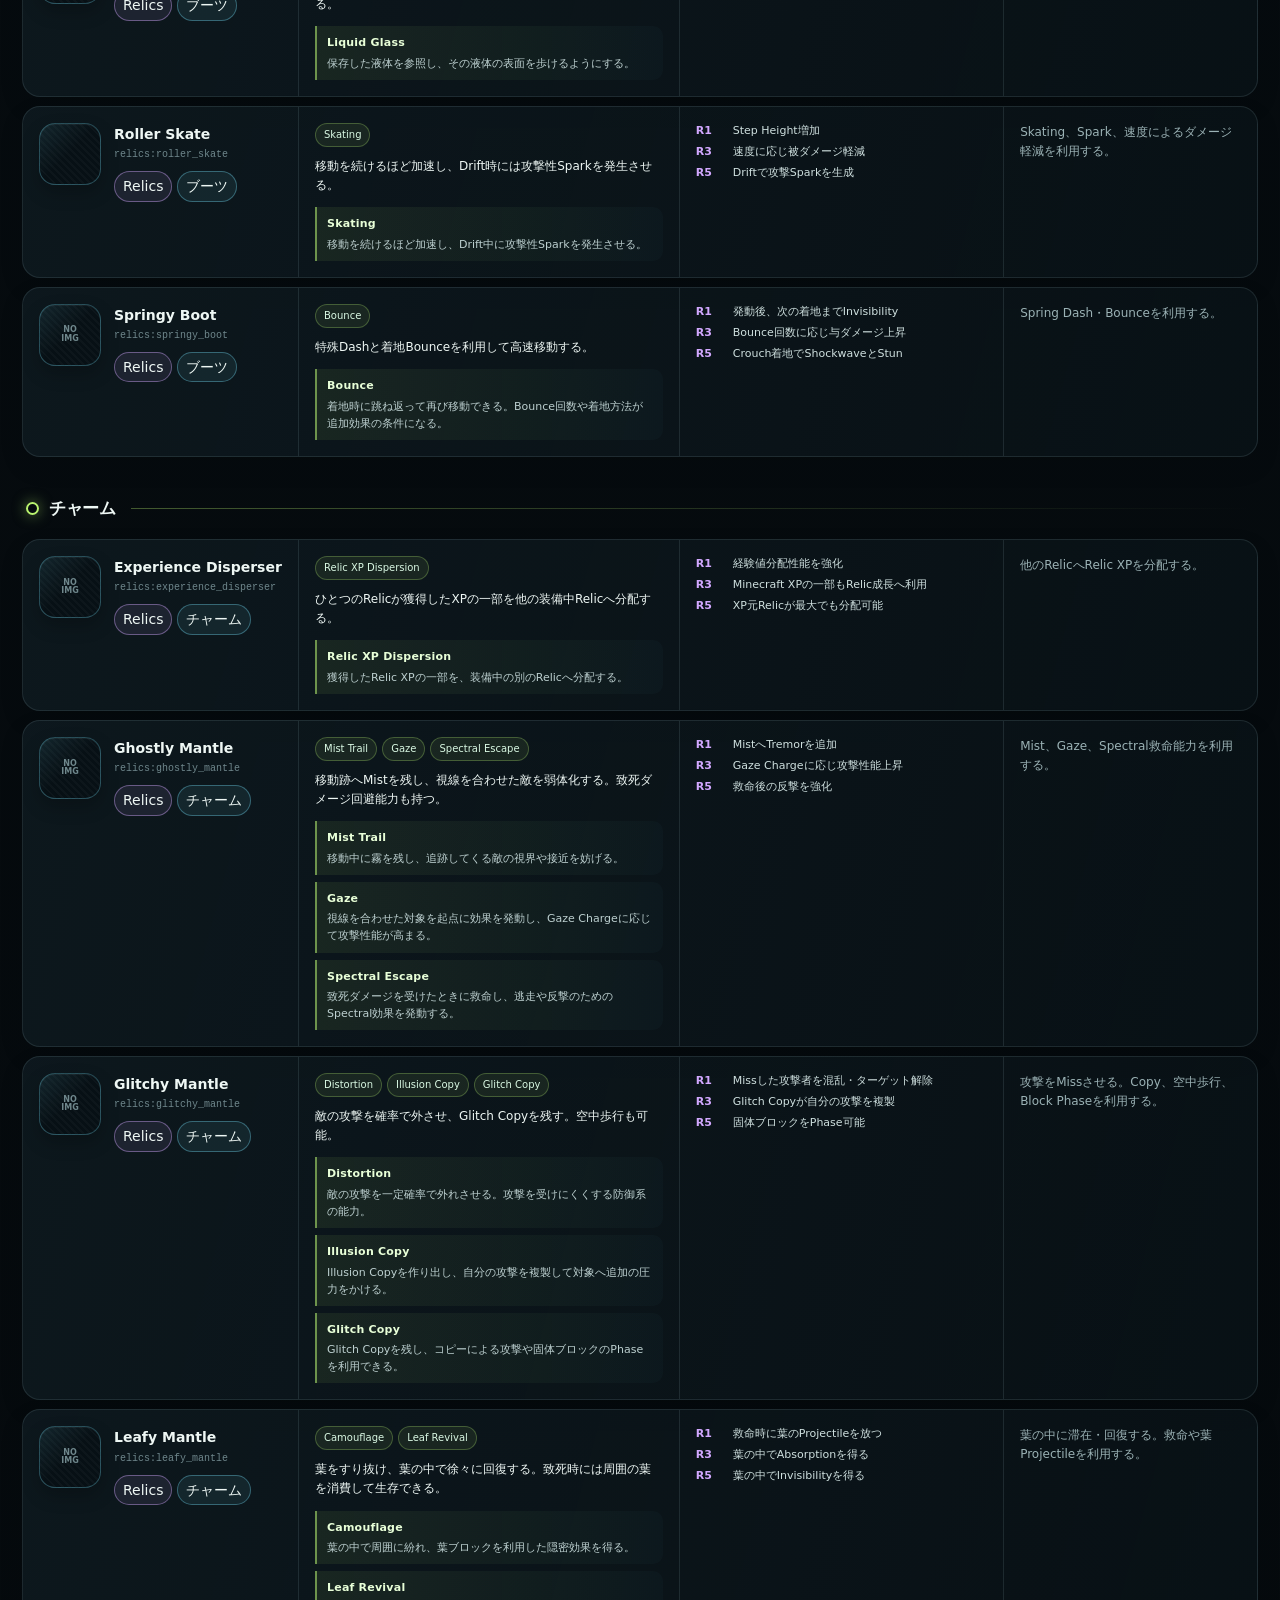
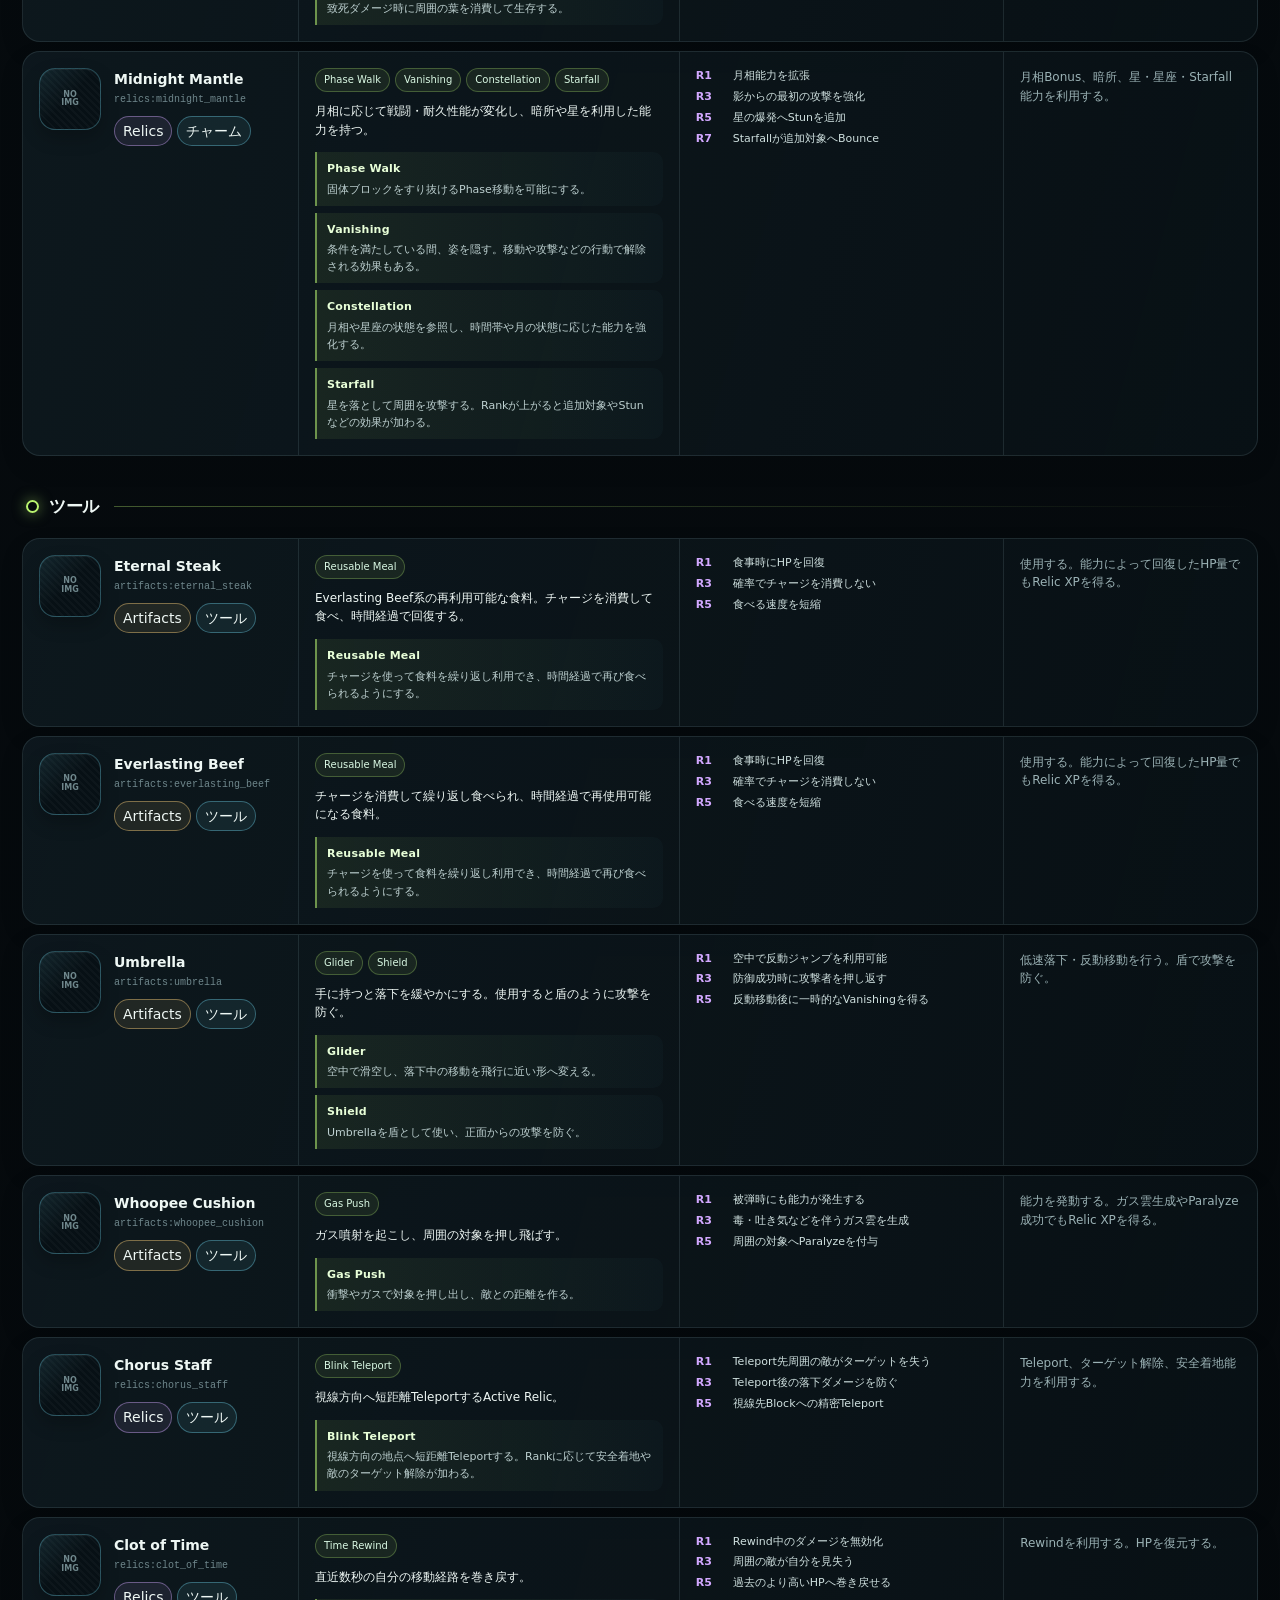
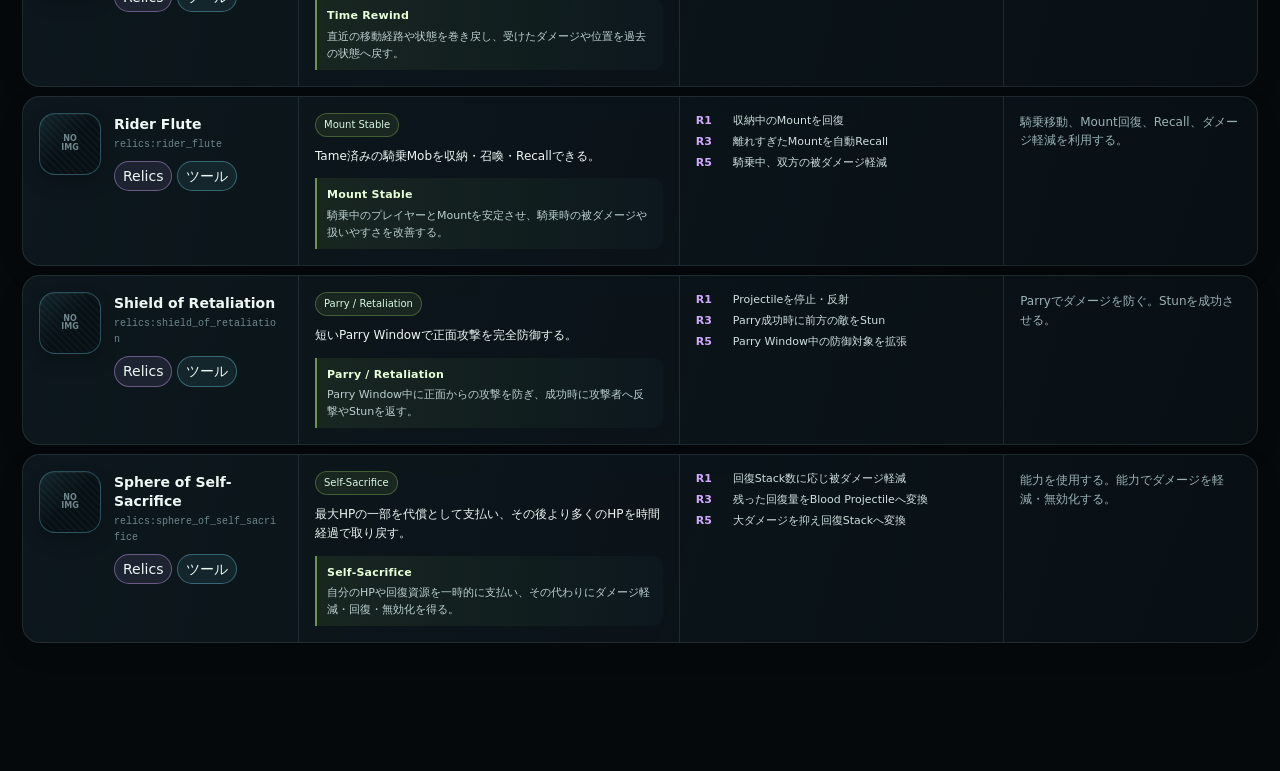
==== commit 2fc8d303: "Publish ATM10 effects reference page" ====
--- a/index.html
+++ b/index.html
@@ -598,7 +598,7 @@
         }
       }
     </style>
-    <link rel="stylesheet" href="./styles.css?v=268b005" />
+    <link rel="stylesheet" href="./styles.css?v=effects-20261002" />
   </head>
 
   <body class="relics-page">
@@ -622,6 +622,7 @@
           <div class="site-nav-links" id="site-nav-links">
             <a href="./index.html" class="active" aria-current="page">Relics / Artifacts</a>
             <a href="./enchantments.html">Enchantments</a>
+            <a href="./effects.html">Effects</a>
           </div>
         </nav>
       </div>
--- a/styles.css
+++ b/styles.css
@@ -606,6 +606,84 @@
 .conflict-cell { color: #c8d8d7 !important; }
 .conflict-tag { color: #ddcaff; border-color: rgba(210, 168, 255, 0.28); background: rgba(210, 168, 255, 0.07); }
 
+/* Effects */
+
+.effect-filters {
+  grid-template-columns: minmax(250px, 1.7fr) repeat(4, minmax(150px, 0.82fr));
+}
+
+.effect-table {
+  overflow-x: auto;
+  overflow-y: visible;
+  border: 1px solid var(--line);
+  border-radius: 20px;
+  background: rgba(10, 19, 24, 0.78);
+  box-shadow: var(--shadow);
+}
+
+.effect-table table {
+  width: 100%;
+  min-width: 1220px;
+  border-collapse: separate;
+  border-spacing: 0;
+  table-layout: fixed;
+}
+
+.effect-name-col { width: 21%; }
+.effect-category-col { width: 13%; }
+.effect-description-col { width: 34%; }
+.effect-level-col { width: 14%; }
+.effect-access-col { width: 18%; }
+
+.effect-table th,
+.effect-table td {
+  padding: 13px 15px;
+  text-align: left;
+  vertical-align: top;
+  border-bottom: 1px solid var(--line);
+}
+
+.effect-table th {
+  position: sticky;
+  top: var(--filter-height);
+  z-index: 30;
+  color: var(--subtle);
+  border-bottom-color: rgba(185, 243, 111, 0.42);
+  background: rgba(18, 37, 44, 0.96);
+  box-shadow: 0 10px 24px rgba(0, 0, 0, 0.16);
+  font-size: 10px;
+  font-weight: 850;
+  letter-spacing: 0.14em;
+  text-transform: uppercase;
+}
+
+.effect-table th:first-child { border-top-left-radius: 19px; }
+.effect-table th:last-child { border-top-right-radius: 19px; }
+.effect-table tbody tr { transition: background 160ms ease; }
+.effect-table tbody tr:hover { background: linear-gradient(90deg, rgba(120, 229, 255, 0.07), rgba(185, 243, 111, 0.035)); }
+.effect-table tbody tr:last-child td { border-bottom: 0; }
+.effect-table td { color: #d7e5e3; font-size: 12px; }
+.effect-title-line { display: flex; align-items: center; flex-wrap: wrap; gap: 6px; }
+.effect-description-cell p { margin: 0; color: #e2efeb; line-height: 1.65; }
+.effect-scaling { display: block; margin-top: 8px; color: var(--mint); font-size: 10px; line-height: 1.5; }
+.effect-tags,
+.effect-access-cell,
+.effect-level-cell { display: flex; flex-wrap: wrap; align-items: flex-start; gap: 6px; }
+.effect-category-tag { color: var(--cyan); border-color: rgba(120, 229, 255, 0.38); background: rgba(120, 229, 255, 0.09); }
+.effect-beneficial { color: var(--mint); border-color: rgba(185, 243, 111, 0.42); background: rgba(185, 243, 111, 0.09); }
+.effect-harmful { color: var(--danger); border-color: rgba(255, 159, 172, 0.42); background: rgba(255, 159, 172, 0.09); }
+.effect-neutral { color: var(--amber); border-color: rgba(255, 209, 124, 0.42); background: rgba(255, 209, 124, 0.09); }
+.effect-mod-tag { color: hsl(var(--mod-hue), 88%, 84%); border-color: hsl(var(--mod-hue), 62%, 55%); background: hsl(var(--mod-hue), 48%, 19%); }
+.effect-value-tag { color: #c5efff; border-color: rgba(120, 229, 255, 0.30); background: rgba(120, 229, 255, 0.08); }
+.effect-instant-tag { color: #ffe2a9; border-color: rgba(255, 209, 124, 0.36); background: rgba(255, 209, 124, 0.08); }
+.effect-charm-tag { color: #ddcaff; border-color: rgba(210, 168, 255, 0.35); background: rgba(210, 168, 255, 0.08); }
+.effect-fact { flex-basis: 100%; color: var(--muted); font-size: 10px; line-height: 1.5; overflow-wrap: anywhere; }
+.status-tag { display: inline-flex; margin-top: 7px; padding: 3px 7px; color: #ffd2d8; border: 1px solid rgba(255, 159, 172, 0.35); border-radius: 999px; background: rgba(255, 159, 172, 0.08); font-size: 9px; font-weight: 800; }
+
+@media (max-width: 1180px) {
+  .effect-filters { grid-template-columns: minmax(220px, 1.6fr) repeat(4, minmax(130px, 0.78fr)); }
+}
+
 @media (max-width: 1180px) {
   .filters { grid-template-columns: minmax(230px, 2fr) repeat(2, minmax(140px, 0.8fr)); }
   :root { --relic-columns: minmax(245px, 0.95fr) minmax(235px, 1.2fr) minmax(210px, 1.1fr) minmax(175px, 0.85fr); }
@@ -620,6 +698,8 @@
   .filters input { grid-column: 1 / -1; }
   .enchantment-table { overflow-x: auto; }
   .enchantment-table th { position: static; }
+  .effect-table { overflow-x: auto; }
+  .effect-table th { position: static; }
 }
 
 @media (max-width: 700px) {
@@ -655,6 +735,10 @@
   .enchantment-table { border-radius: 15px; }
   .enchantment-table th:first-child { border-top-left-radius: 14px; }
   .enchantment-table th:last-child { border-top-right-radius: 14px; }
+  .effect-filters { grid-template-columns: 1fr; }
+  .effect-table { border-radius: 15px; }
+  .effect-table th:first-child { border-top-left-radius: 14px; }
+  .effect-table th:last-child { border-top-right-radius: 14px; }
 }
 
 @keyframes ambient-drift {
